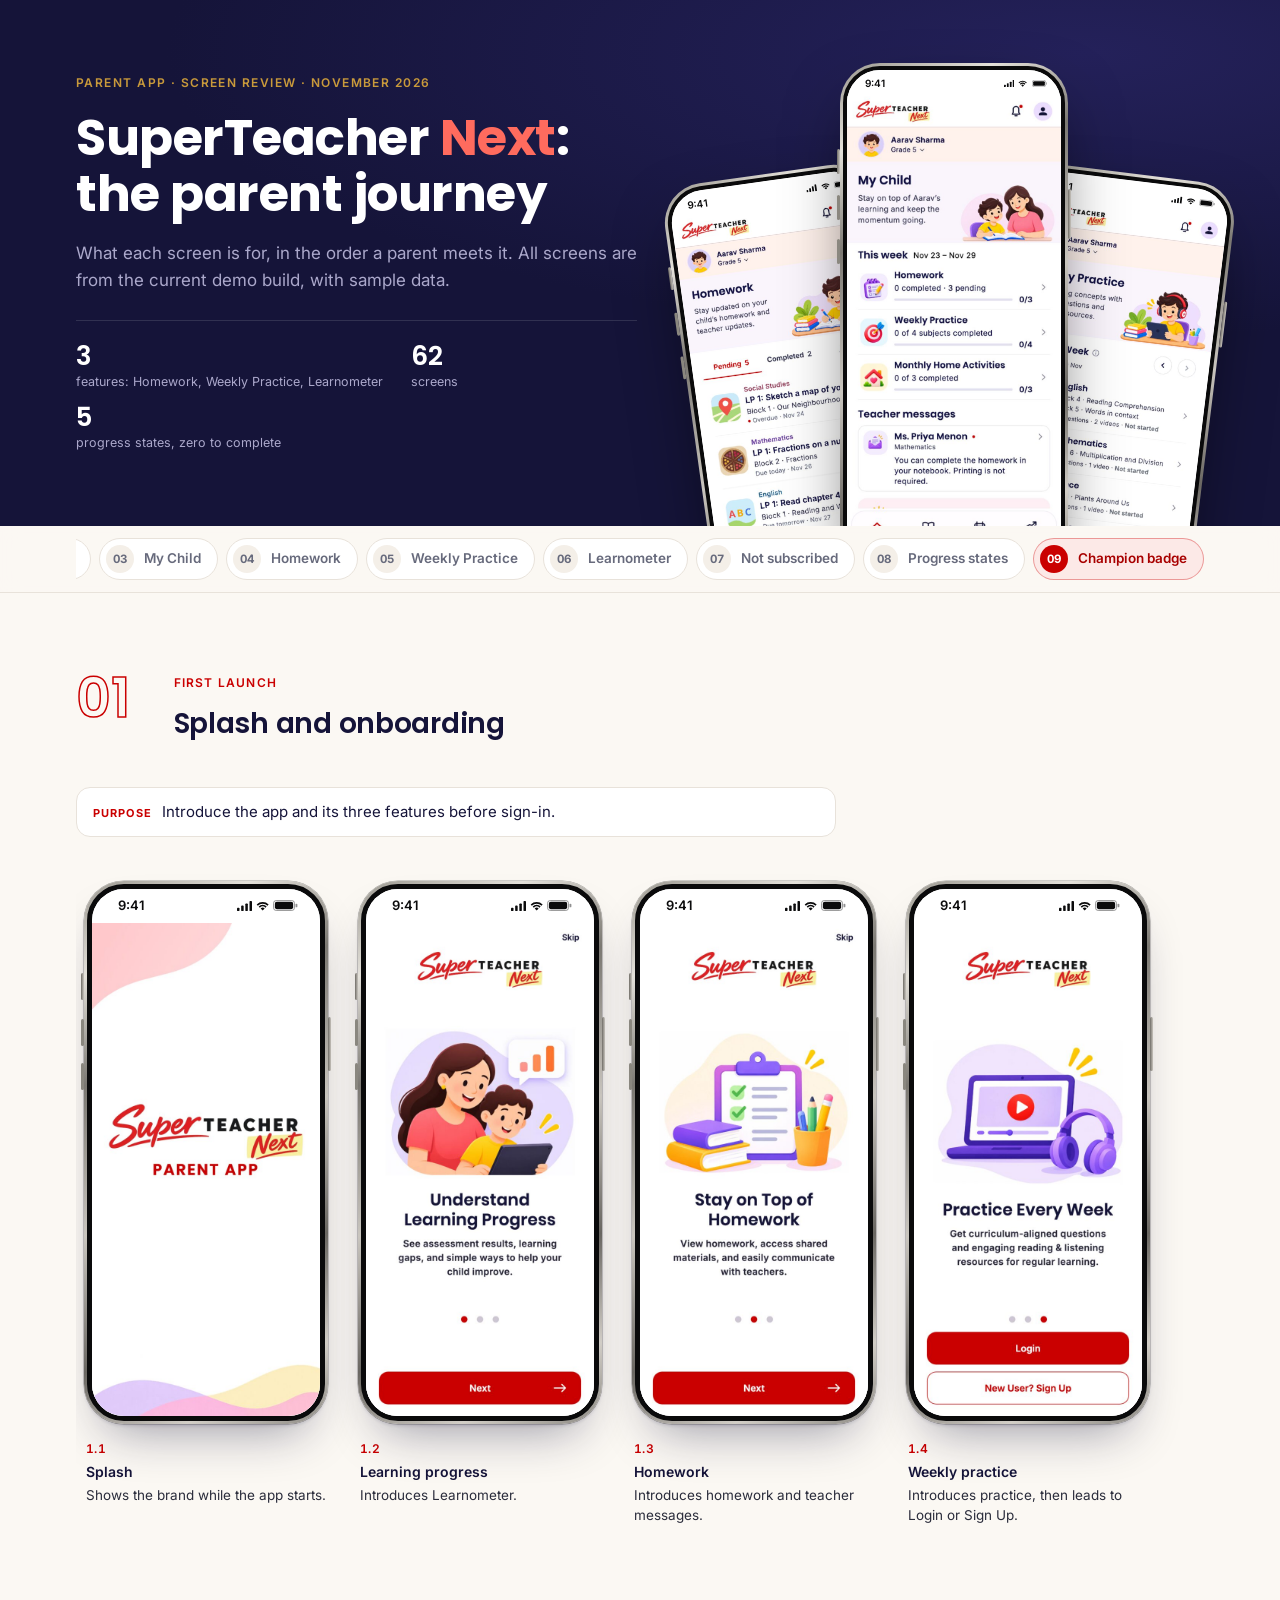
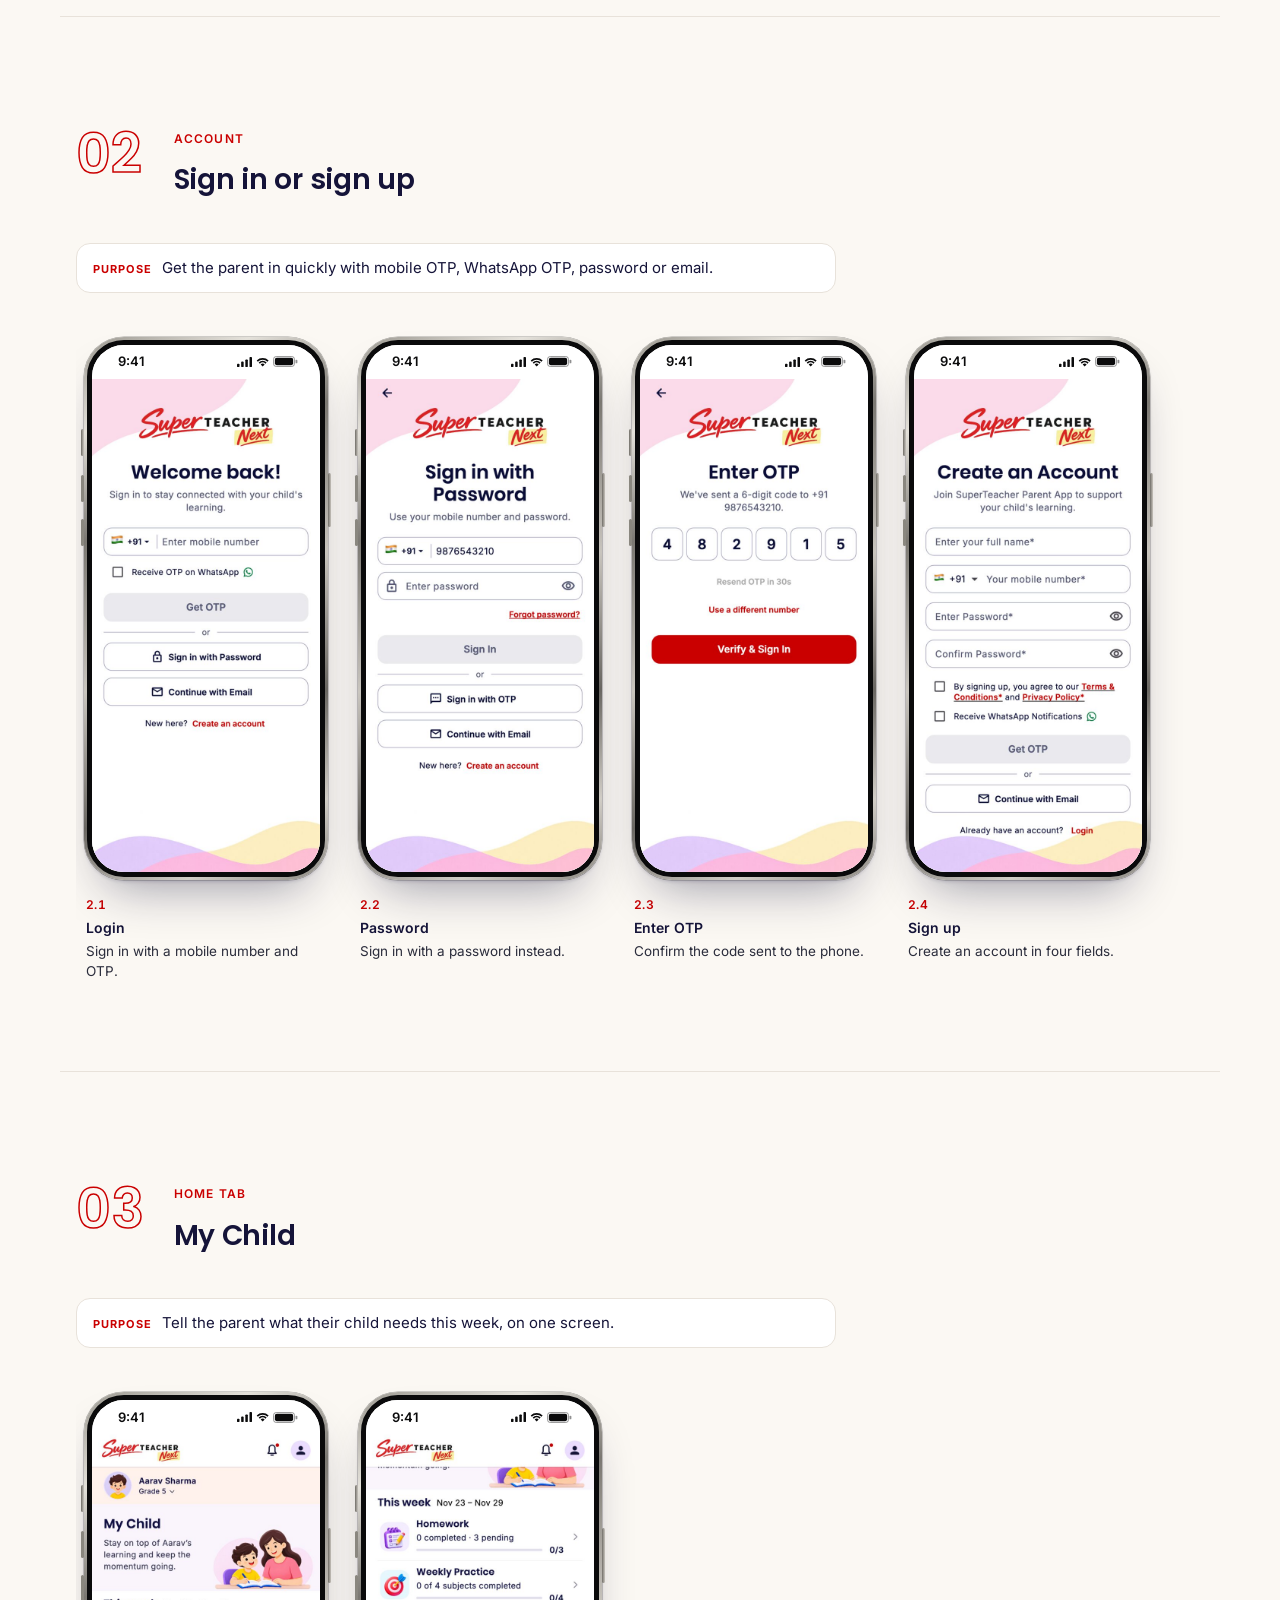
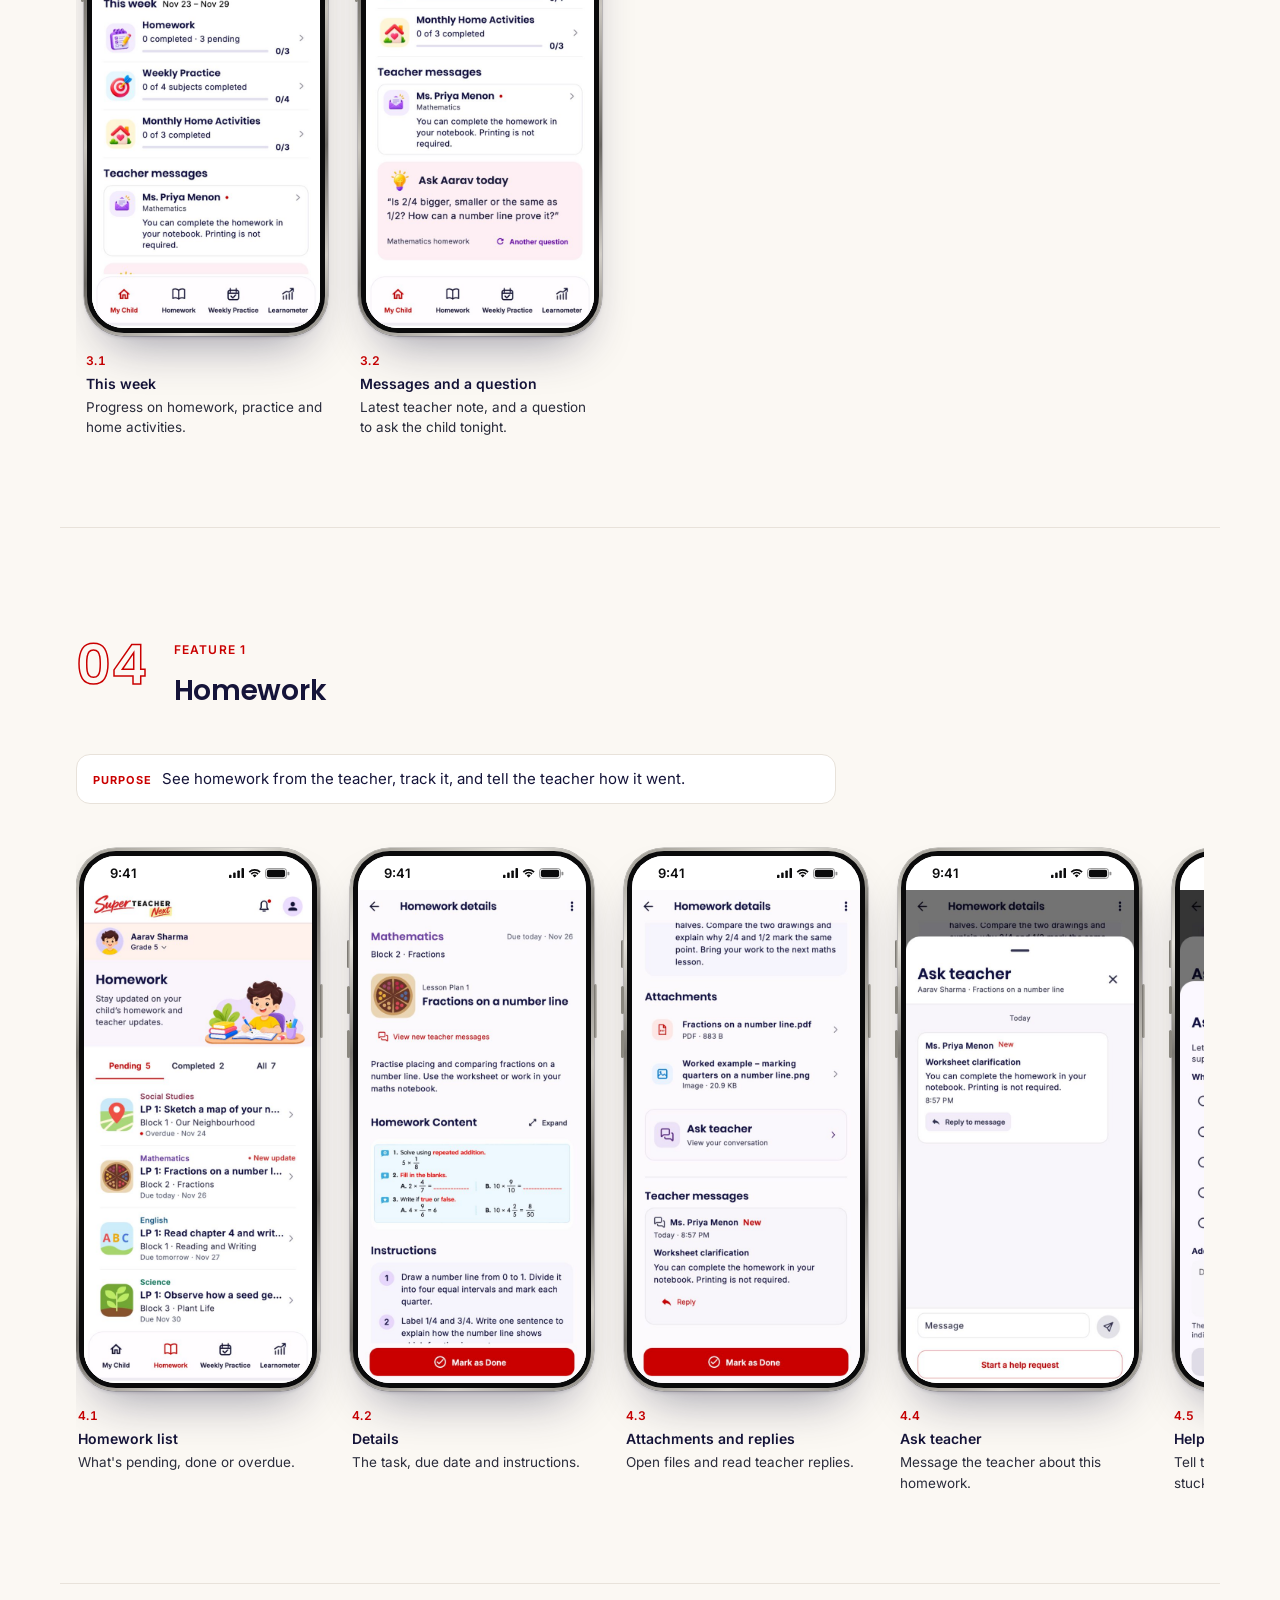
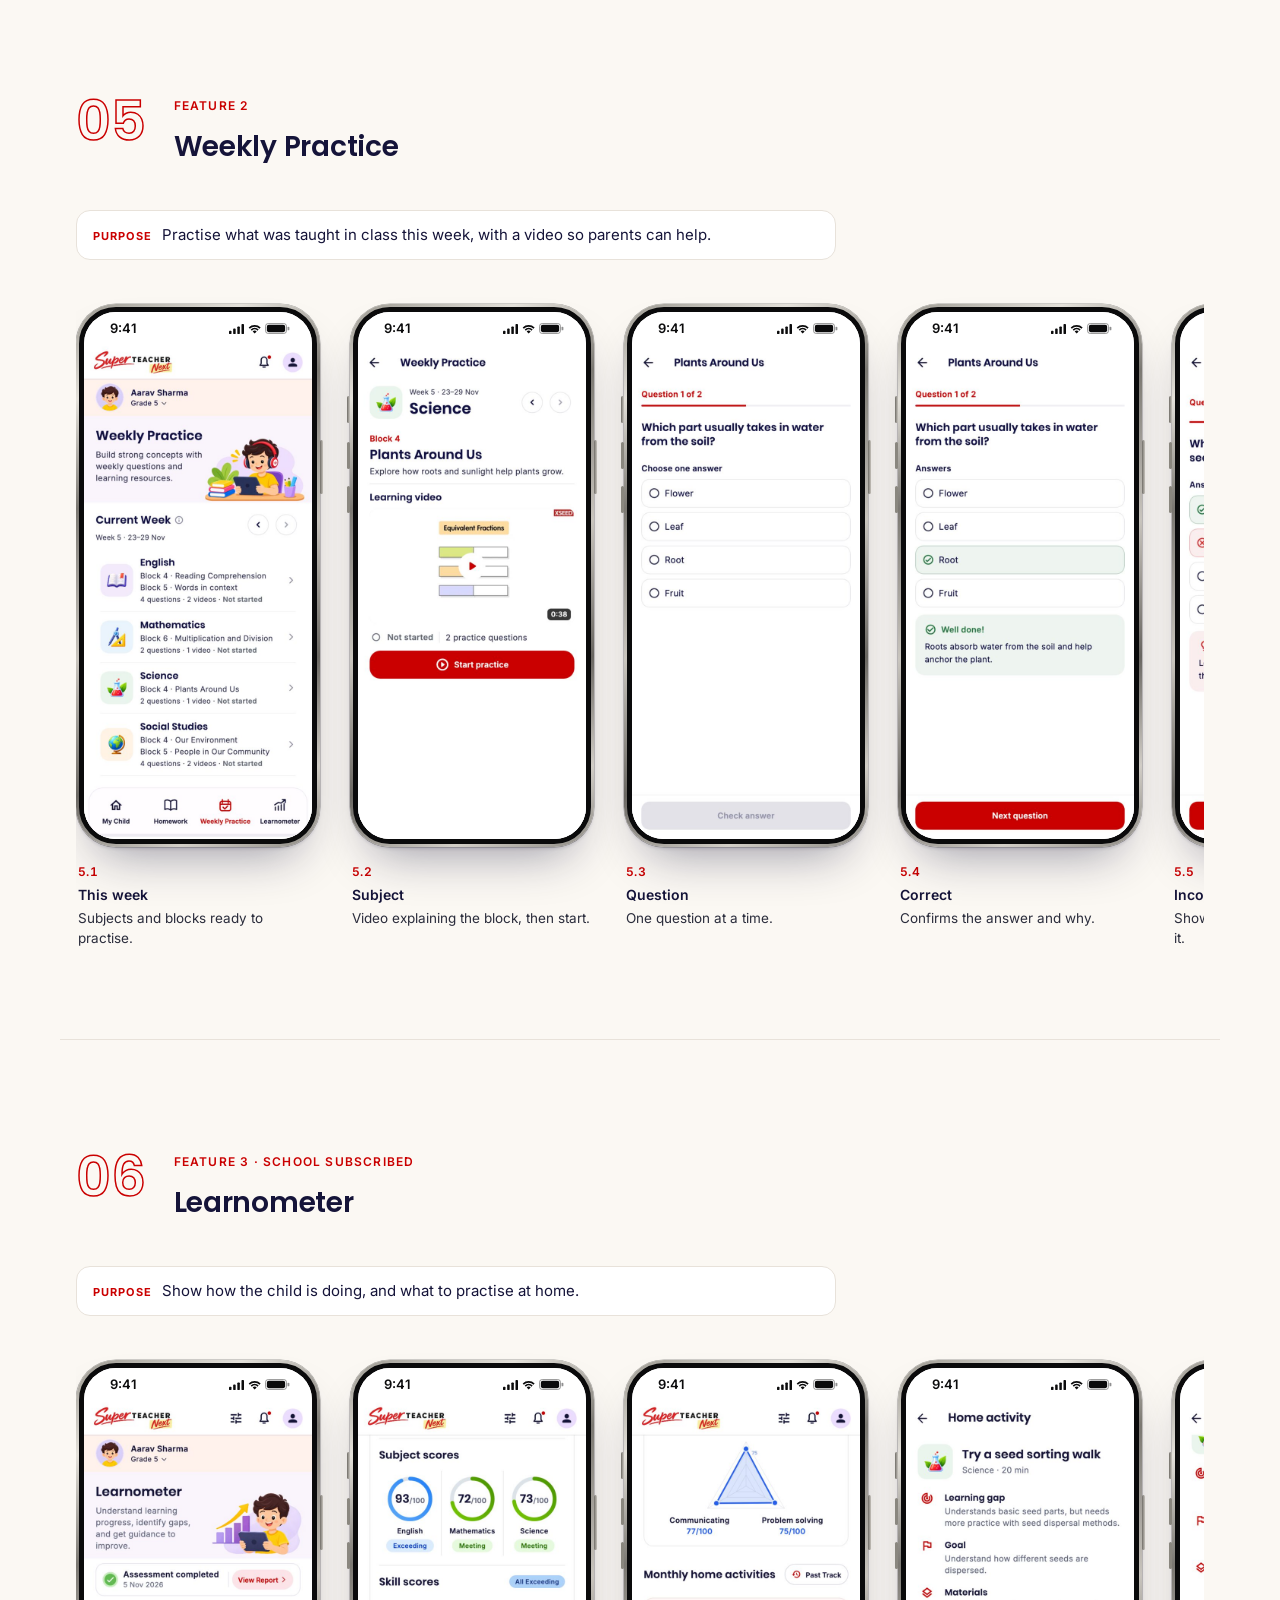
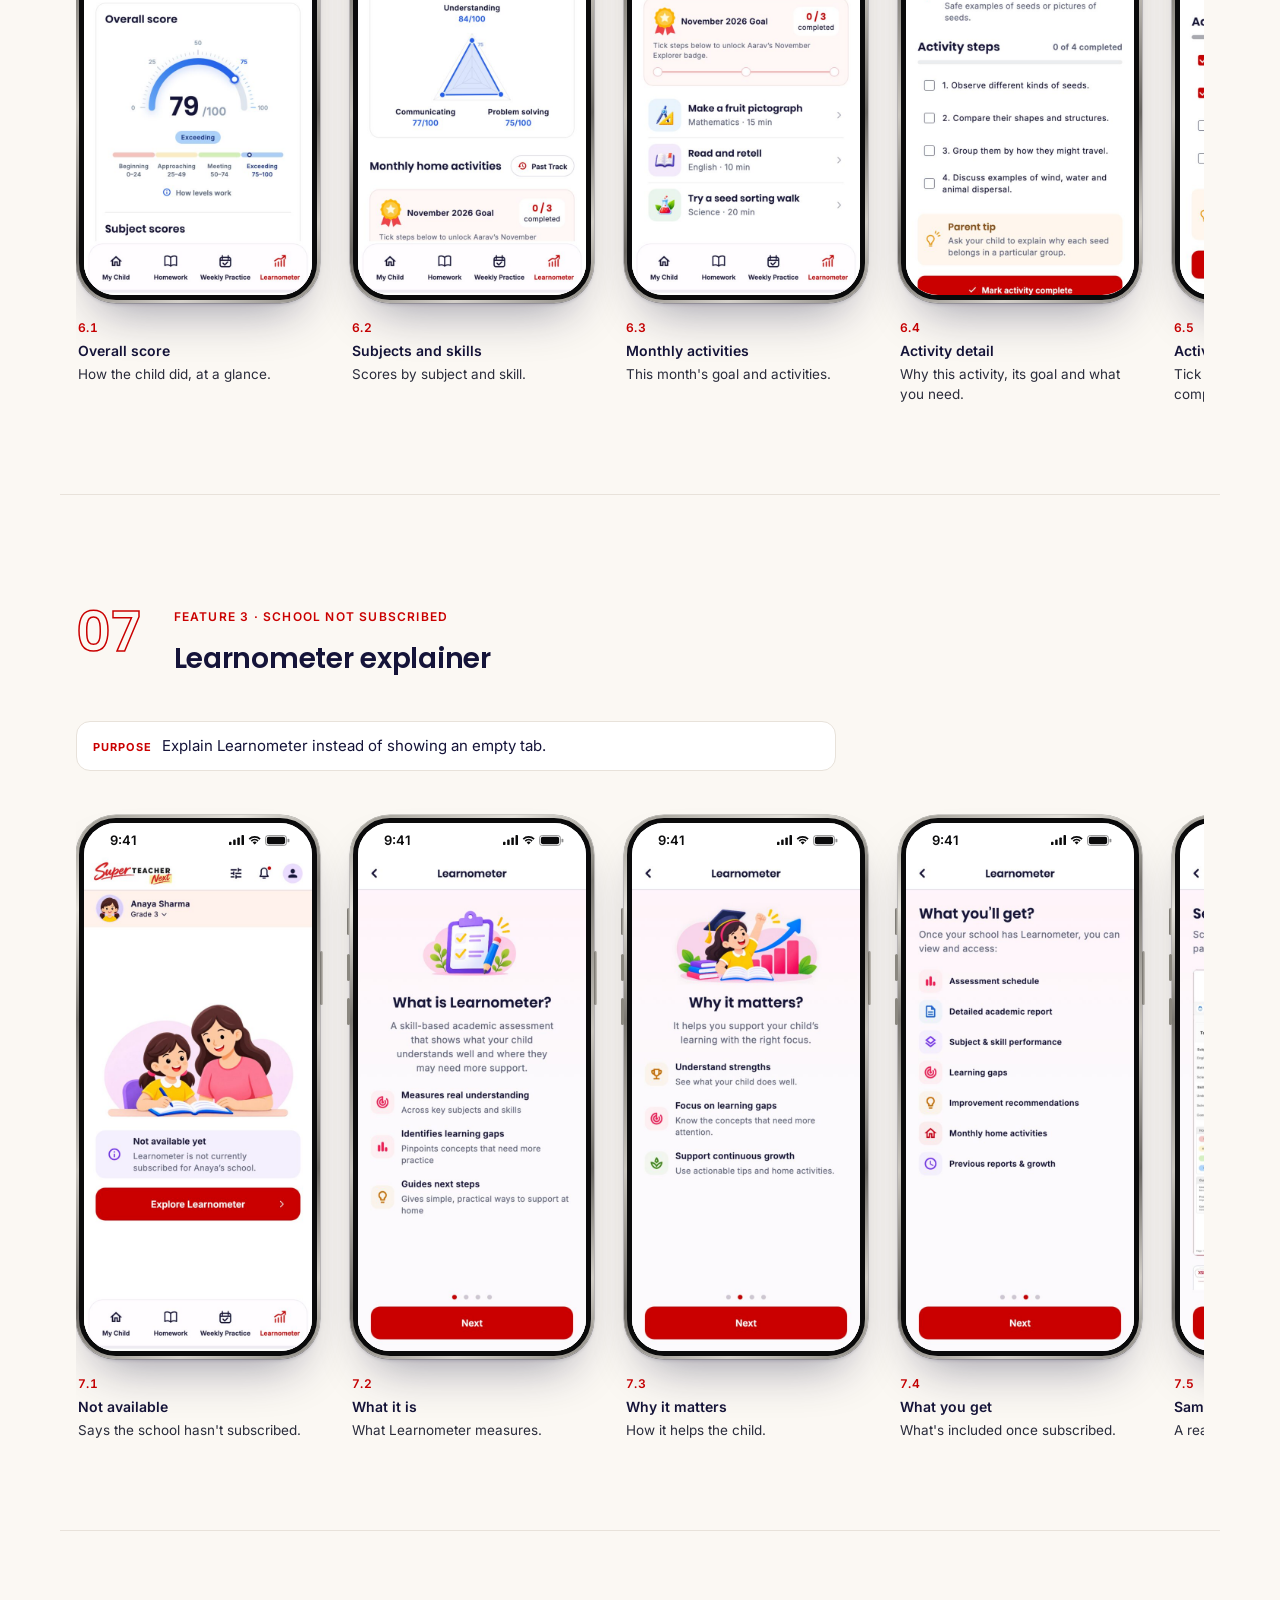
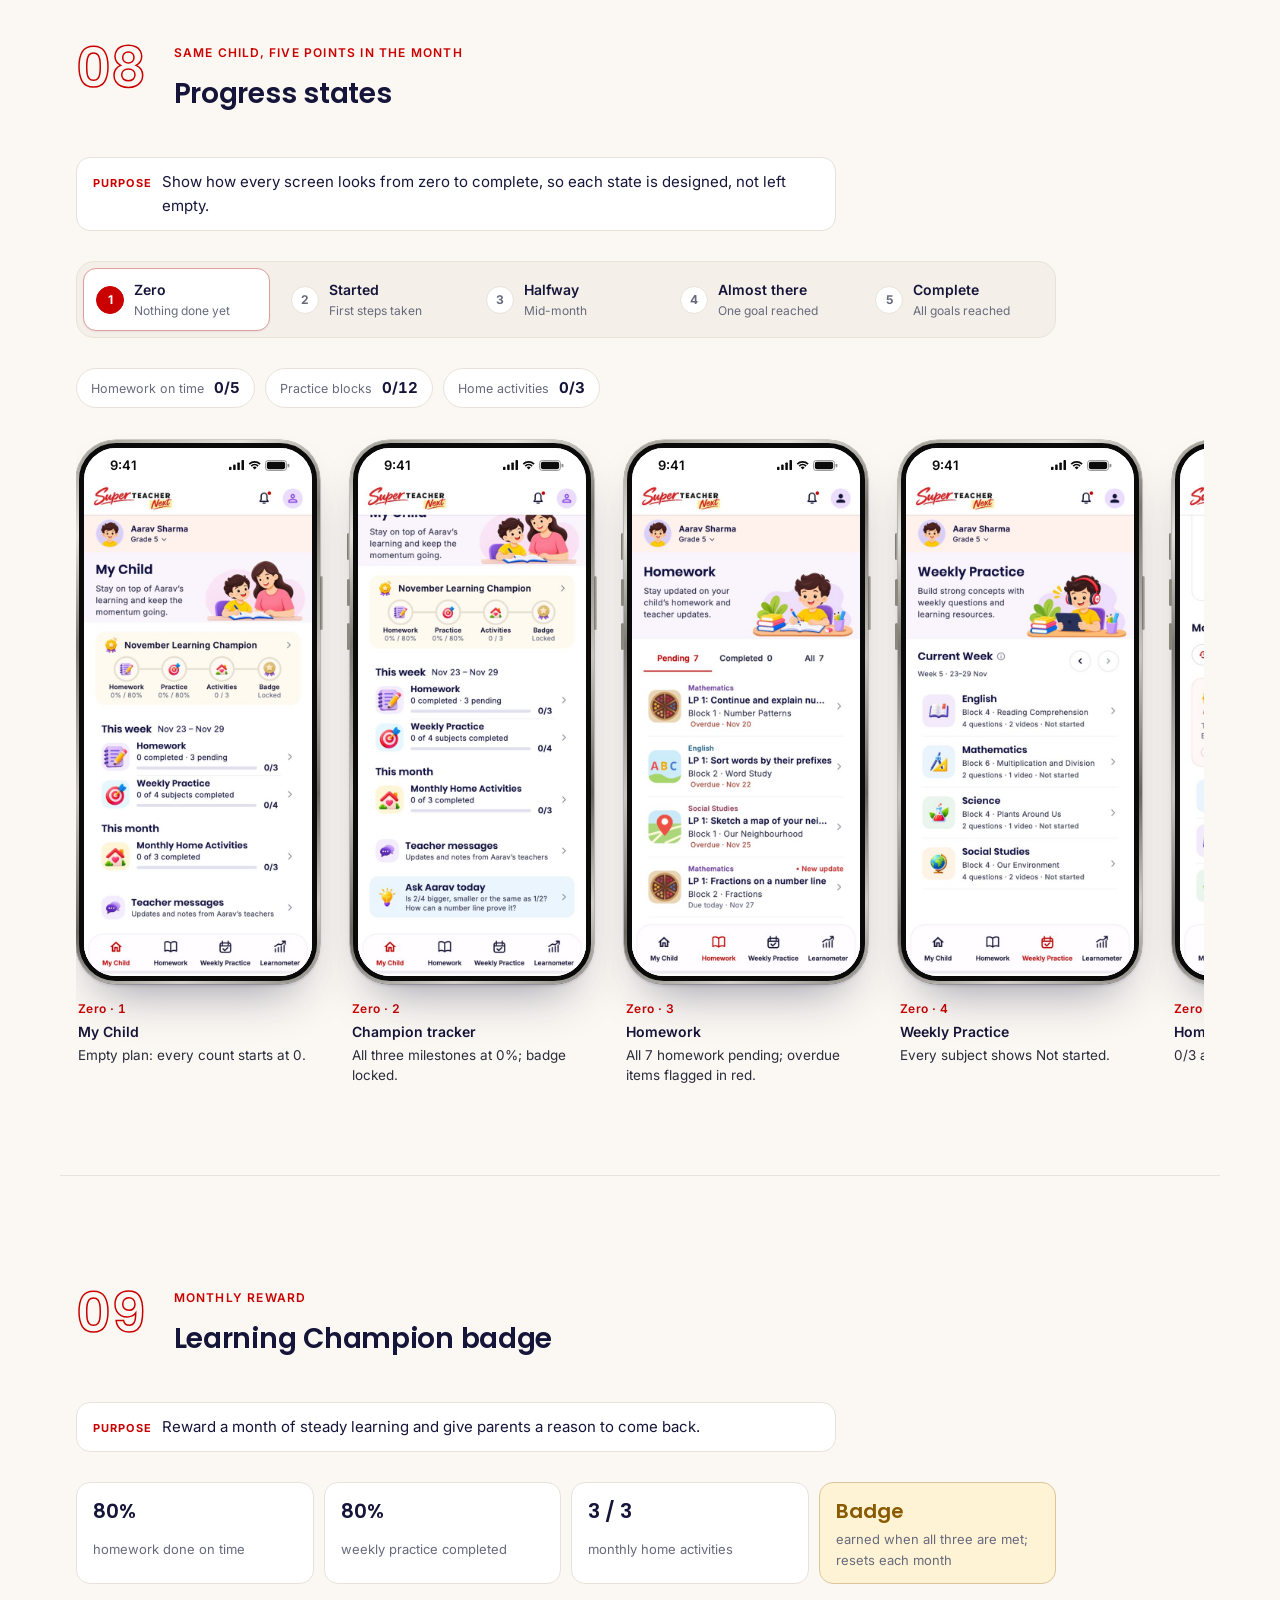
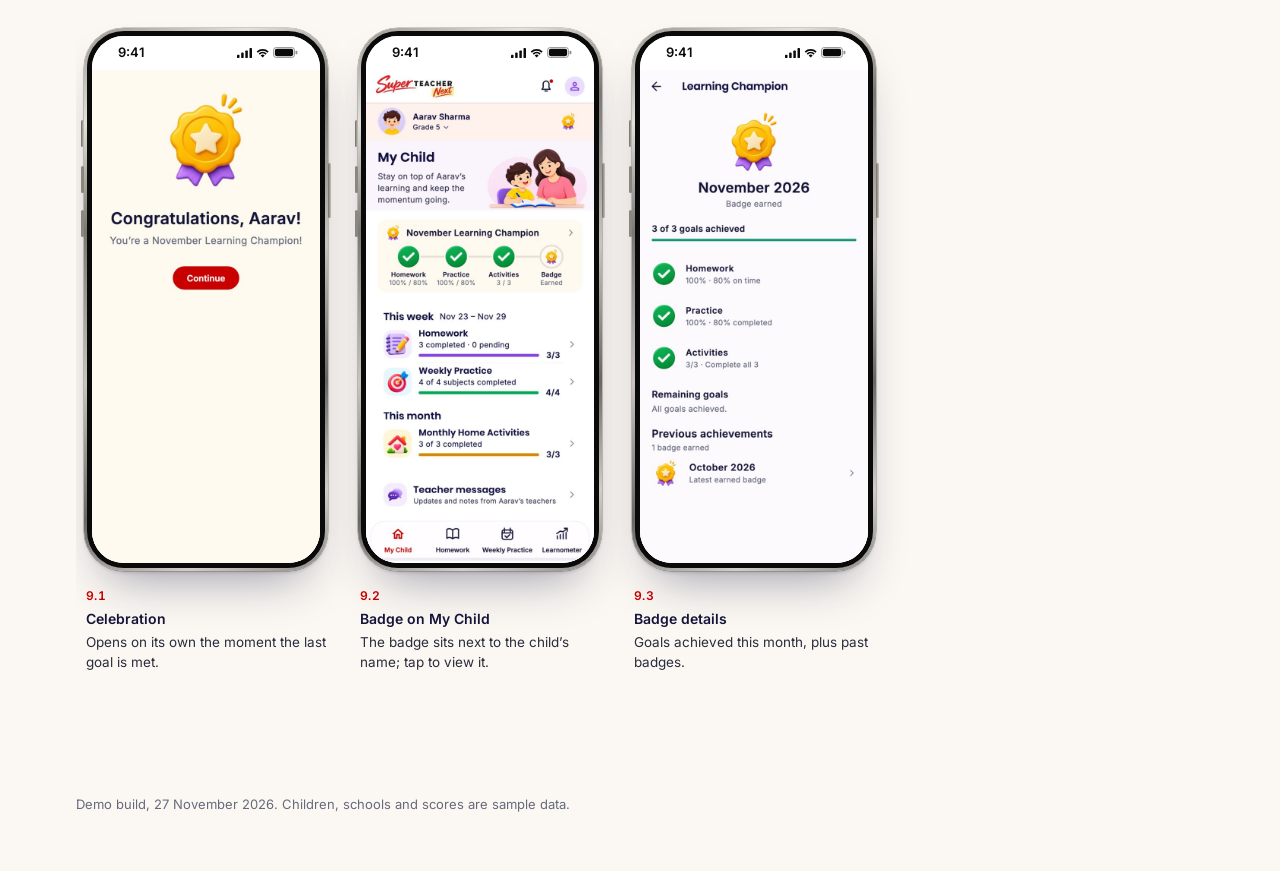
==== index.html @ da84ff49 "Add progress states (zero to complete) and Learning Champion badge flow Co-Authored-By: Claude Opus " ====
<!doctype html>
<html lang="en">
<head>
<meta charset="utf-8">
<meta name="viewport" content="width=device-width,initial-scale=1,viewport-fit=cover">
<meta name="robots" content="noindex">
<style>body{margin:0}img{max-width:100%}</style>
<!doctype html><html><head><meta charset=utf8><meta name=viewport content="width=device-width,initial-scale=1,viewport-fit=cover"><style>:root{color-scheme:light;box-sizing:border-box;padding-top:env(safe-area-inset-top,0px);padding-bottom:env(safe-area-inset-bottom,0px)}html{scroll-padding-top:env(safe-area-inset-top,0px)}body{margin:0;padding:0;font:14px -apple-system,BlinkMacSystemFont,sans-serif;background:#fff;color:#000}img{max-width:100%}[hidden]:not([hidden=until-found i]){display:none!important}
.st-tabs { display: grid; grid-template-columns: repeat(5, minmax(0, 1fr)); gap: 8px; background: var(--sunk); border: 1px solid var(--line); border-radius: 18px; padding: 6px; max-width: 980px; }
.st-tabs button { font: inherit; text-align: left; display: grid; grid-template-columns: auto 1fr; column-gap: 10px; align-items: center; padding: 10px 12px; border-radius: 13px; border: 1px solid transparent; background: transparent; color: var(--muted); cursor: pointer; transition: background .2s, color .2s, border-color .2s; }
.st-tabs button span { grid-row: span 2; display: grid; place-items: center; width: 28px; height: 28px; border-radius: 999px; font-size: 12px; font-weight: 700; background: var(--surface); color: var(--muted); border: 1px solid var(--line); }
.st-tabs button b { font-size: 14px; font-weight: 600; color: var(--ink); }
.st-tabs button small { font-size: 12px; }
.st-tabs button:hover { background: color-mix(in srgb, var(--surface) 60%, transparent); }
.st-tabs button[aria-selected="true"] { background: var(--surface); border-color: color-mix(in srgb, var(--red) 30%, var(--line)); box-shadow: 0 1px 2px rgba(21,20,57,.06); }
.st-tabs button[aria-selected="true"] span { background: var(--red); color: #fff; border-color: var(--red); }
.st-tabs button:focus-visible { outline: 2px solid var(--red); outline-offset: 2px; }
.st-panel { display: grid; gap: 18px; }
.st-panel[hidden] { display: none; }
.st-goals { display: flex; flex-wrap: wrap; gap: 10px; margin: 0; }
.st-goals div { display: flex; gap: 10px; align-items: baseline; background: var(--surface); border: 1px solid var(--line); border-radius: 999px; padding: 7px 14px; }
.st-goals dt { font-size: 12.5px; color: var(--muted); }
.st-goals dd { margin: 0; font-weight: 700; color: var(--ink); font-variant-numeric: tabular-nums; }
.rule { list-style: none; margin: 0; padding: 0; display: grid; grid-template-columns: repeat(4, minmax(0, 1fr)); gap: 10px; max-width: 980px; }
.rule li { display: grid; gap: 2px; background: var(--surface); border: 1px solid var(--line); border-radius: 14px; padding: 12px 16px; }
.rule b { font-family: var(--display); font-size: 20px; font-weight: 600; color: var(--ink); font-variant-numeric: tabular-nums; }
.rule span { font-size: 13px; color: var(--muted); }
.rule .rule-badge { background: var(--warn-soft); border-color: color-mix(in srgb, var(--gold) 40%, var(--line)); }
.rule .rule-badge b { color: var(--warn); }
@media (max-width: 760px) {
  .st-tabs { grid-template-columns: none; grid-auto-flow: column; grid-auto-columns: max-content; overflow-x: auto; }
  .st-tabs button small { display: none; }
  .st-tabs button span { grid-row: auto; }
  .rule { grid-template-columns: repeat(2, minmax(0, 1fr)); }
}
</style></head><body>
<title>SuperTeacher Next Parent Journey</title>
<meta name="claude:viewport-fit-sides" content="cover">
<link rel="preconnect" href="https://fonts.googleapis.com">
<link rel="stylesheet" href="https://fonts.googleapis.com/css2?family=Inter:wght@400;500;600&family=Poppins:wght@500;600;700&display=swap">
<style>
/* Layout: an ink hero with the three daily screens fanned out, a sticky stage nav, then one band per stage with a strip of real captures and a status ledger at the end. */
:root {
  --bg: #FBF8F3;
  --surface: #FFFFFF;
  --sunk: #F4EFE8;
  --ink: #151439;
  --text: #2A2C3B;
  --muted: #676A7C;
  --line: #E8E2DA;
  --red: #CA0000;
  --red-ink: #A80000;
  --red-soft: #FCE9E7;
  --gold: #C99A3B;
  --lav: #EFE9FB;
  --ok: #2E7D4F;
  --ok-soft: #E6F4EA;
  --warn: #8A5A00;
  --warn-soft: #FFF3D6;
  --hero: #151439;
  --hero-2: #24215A;
  --hero-text: #E9E7F6;
  --hero-muted: #ABA8CB;
  --bezel: #0E0D26;
  --shadow: 0 1px 2px rgba(21,20,57,.06), 0 18px 40px -18px rgba(21,20,57,.28);
  --display: "Poppins", "Segoe UI", system-ui, sans-serif;
  --body: "Inter", system-ui, -apple-system, "Segoe UI", sans-serif;
}
@media (prefers-color-scheme: dark) {
  :root:not([data-theme="light"]) {
    --bg: #111022; --surface: #1A1930; --sunk: #15142A; --ink: #F3F1FA; --text: #D9D7E6; --muted: #A09DB6;
    --line: #2C2A45; --red: #FF7A70; --red-ink: #FF9C94; --red-soft: #3A1C22; --gold: #E2BC6A; --lav: #262246;
    --ok: #7FD39C; --ok-soft: #17301F; --warn: #F2C266; --warn-soft: #352A14;
    --hero: #0B0A1C; --hero-2: #1C1A45; --hero-text: #ECEAF8; --hero-muted: #A6A3C6; --bezel: #000;
    --shadow: 0 1px 2px rgba(0,0,0,.3), 0 18px 40px -18px rgba(0,0,0,.7); color-scheme: dark;
  }
}
:root[data-theme="dark"] {
  --bg: #111022; --surface: #1A1930; --sunk: #15142A; --ink: #F3F1FA; --text: #D9D7E6; --muted: #A09DB6;
  --line: #2C2A45; --red: #FF7A70; --red-ink: #FF9C94; --red-soft: #3A1C22; --gold: #E2BC6A; --lav: #262246;
  --ok: #7FD39C; --ok-soft: #17301F; --warn: #F2C266; --warn-soft: #352A14;
  --hero: #0B0A1C; --hero-2: #1C1A45; --hero-text: #ECEAF8; --hero-muted: #A6A3C6; --bezel: #000;
  --shadow: 0 1px 2px rgba(0,0,0,.3), 0 18px 40px -18px rgba(0,0,0,.7); color-scheme: dark;
}

* { box-sizing: border-box; }
body { background: var(--bg); color: var(--text); font-family: var(--body); font-size: 15px; line-height: 1.6; }
.wrap { max-width: 1160px; margin: 0 auto; padding-left: max(16px, env(safe-area-inset-left, 0px)); padding-right: max(16px, env(safe-area-inset-right, 0px)); }
h1, h2, h3 { font-family: var(--display); color: var(--ink); text-wrap: balance; margin: 0; font-weight: 600; letter-spacing: -.01em; }
p { margin: 0; }
a { color: inherit; }
a:focus-visible { outline: 2px solid var(--red); outline-offset: 3px; border-radius: 8px; }

/* Hero */
.hero { background: radial-gradient(120% 90% at 85% 10%, var(--hero-2) 0%, var(--hero) 60%); color: var(--hero-text); overflow: hidden; }
.hero .wrap { display: grid; grid-template-columns: minmax(0, 1.05fr) minmax(0, 1fr); gap: 32px; align-items: center; padding-block: 56px 0; }
.hero-copy { display: grid; gap: 18px; padding-bottom: 56px; min-width: 0; }
.eyebrow { font-size: 12px; font-weight: 600; letter-spacing: .12em; text-transform: uppercase; color: var(--gold); }
.hero h1 { color: #fff; font-size: clamp(32px, 4.6vw, 50px); line-height: 1.12; font-weight: 700; max-width: 16ch; }
.hero h1 em { font-style: normal; color: #FF6B5E; }
.hero .lede { font-size: 17px; color: var(--hero-muted); max-width: 52ch; }
.facts { display: flex; flex-wrap: wrap; gap: 10px 28px; margin-top: 8px; padding-top: 20px; border-top: 1px solid rgba(255,255,255,.12); }
.fact { display: grid; gap: 0; }
.fact b { font-family: var(--display); font-size: 26px; font-weight: 600; color: #fff; font-variant-numeric: tabular-nums; line-height: 1.2; }
.fact span { font-size: 12.5px; color: var(--hero-muted); }
.fan { position: relative; height: 470px; align-self: end; }
.fan .phone { position: absolute; width: 210px; bottom: -70px; box-shadow: 0 30px 60px -20px rgba(0,0,0,.6); }
.fan .p1 { left: 4%; transform: rotate(-8deg); bottom: -110px; }
.fan .p2 { left: 32%; z-index: 2; bottom: -40px; width: 228px; }
.fan .p3 { left: 62%; transform: rotate(7deg); bottom: -110px; }

/* Sticky nav */
body::before { content: ""; position: fixed; inset: 0 0 auto; height: env(safe-area-inset-top, 0px); z-index: 10; background: var(--bg); }
.nav { position: sticky; top: env(safe-area-inset-top, 0px); z-index: 5; background: color-mix(in srgb, var(--bg) 88%, transparent); backdrop-filter: blur(10px); -webkit-backdrop-filter: blur(10px); border-bottom: 1px solid var(--line); }
.nav ol { list-style: none; margin: 0; padding: 12px 0; display: flex; gap: 8px; overflow-x: auto; scrollbar-width: none; }
.nav ol::-webkit-scrollbar { display: none; }
.nav a { display: inline-flex; align-items: center; gap: 10px; white-space: nowrap; text-decoration: none; font-size: 13.5px; font-weight: 600; color: var(--muted); padding: 6px 16px 6px 6px; border-radius: 999px; border: 1px solid var(--line); background: var(--surface); transition: background .2s, color .2s, border-color .2s, box-shadow .2s; }
.nav a span { display: grid; place-items: center; min-width: 28px; height: 28px; padding: 0 6px; border-radius: 999px; font-size: 11.5px; font-weight: 700; font-variant-numeric: tabular-nums; color: var(--muted); background: var(--sunk); transition: background .2s, color .2s; }
.nav a:hover { color: var(--ink); border-color: color-mix(in srgb, var(--red) 40%, var(--line)); }
.nav a[aria-current="true"] { background: var(--red-soft); color: var(--red-ink); border-color: color-mix(in srgb, var(--red) 35%, transparent); }
.nav a[aria-current="true"] span { background: var(--red); color: #fff; }

/* What's new */
.new { padding-block: 56px 16px; display: grid; gap: 22px; }
.sec-title { display: grid; gap: 6px; max-width: 68ch; }
.sec-title h2 { font-size: clamp(22px, 2.6vw, 28px); }
.sec-title p { color: var(--muted); }
.grid-new { display: grid; grid-template-columns: repeat(3, minmax(0, 1fr)); gap: 1px; background: var(--line); border: 1px solid var(--line); border-radius: 20px; overflow: hidden; }
.cell { background: var(--surface); padding: 22px; display: grid; gap: 6px; align-content: start; min-width: 0; }
.cell .tag { justify-self: start; font-size: 11px; font-weight: 600; letter-spacing: .08em; text-transform: uppercase; padding: 3px 9px; border-radius: 999px; }
.tag-new { background: var(--red-soft); color: var(--red-ink); }
.tag-upd { background: var(--lav); color: var(--ink); }
.cell h3 { font-size: 16.5px; margin-top: 6px; }
.cell p { font-size: 14px; color: var(--muted); }

/* Journey map */
.map { padding-block: 40px 8px; display: grid; gap: 22px; }
.chain { display: grid; grid-template-columns: repeat(6, minmax(0, 1fr)); gap: 0; }
.stop { position: relative; padding-right: 14px; display: grid; gap: 8px; align-content: start; min-width: 0; }
.stop .dot { width: 36px; height: 36px; border-radius: 50%; background: var(--surface); border: 1.5px solid var(--red); color: var(--red); font-family: var(--display); font-weight: 600; display: grid; place-items: center; font-size: 14px; position: relative; z-index: 1; }
.stop.hot .dot { background: var(--red); color: #fff; }
.stop:not(:last-child)::after { content: ""; position: absolute; top: 17px; left: 40px; right: 4px; height: 1.5px; background: linear-gradient(90deg, var(--red), color-mix(in srgb, var(--red) 25%, transparent)); }
.stop a { text-decoration: none; }
.stop a:hover h3 { color: var(--red); }
.stop h3 { font-size: 15.5px; }
.stop p { font-size: 13px; color: var(--muted); }
.mini { display: grid; gap: 5px; }
.mini a, .mini span { font-size: 12px; padding: 5px 9px; border-radius: 9px; line-height: 1.35; text-decoration: none; }
.mini b { display: block; font-weight: 600; }
.m-ok { background: var(--ok-soft); color: var(--ok); }
.m-new { background: var(--lav); color: var(--ink); }
.m-warn { background: var(--warn-soft); color: var(--warn); }
.chips { display: flex; flex-wrap: wrap; gap: 5px; }
.chip { font-size: 11.5px; padding: 2px 8px; border-radius: 999px; background: var(--sunk); color: var(--ink); font-weight: 500; border: 1px solid var(--line); }

/* Stage bands */
.stage { padding-block: 64px 8px; display: grid; gap: 22px; scroll-margin-top: 64px; }
.stage-head { display: grid; grid-template-columns: auto minmax(0, 1fr); gap: 6px 22px; align-items: start; }
.stage-num { font-family: var(--display); font-size: 54px; line-height: .95; font-weight: 600; color: transparent; -webkit-text-stroke: 1.5px var(--red); font-variant-numeric: tabular-nums; grid-row: span 3; min-width: 1.4em; }
.stage-kicker { font-size: 12px; font-weight: 600; letter-spacing: .1em; text-transform: uppercase; color: var(--red); }
.stage-head h2 { font-size: clamp(22px, 2.6vw, 28px); }
.stage-head p { color: var(--muted); max-width: 70ch; }
.strip { display: flex; gap: 22px; overflow-x: auto; padding: 10px 4px 26px; scroll-snap-type: x proximity; }
.strip::-webkit-scrollbar { height: 6px; }
.strip::-webkit-scrollbar-thumb { background: var(--line); border-radius: 6px; }
figure { margin: 0; flex: 0 0 232px; display: grid; gap: 12px; align-content: start; scroll-snap-align: start; }
.phone { width: 100%; max-width: 100%; border-radius: 30px; padding: 5px; background: var(--bezel); box-shadow: var(--shadow); aspect-ratio: 390 / 844; overflow: hidden; }
.phone img { display: block; width: 100%; height: 100%; object-fit: cover; object-position: top; border-radius: 25px; background: #fff; }
.phone.crop { aspect-ratio: auto; }
.phone.crop img { height: auto; }
figcaption { display: grid; gap: 3px; font-size: 13.5px; color: var(--muted); padding-inline: 2px; line-height: 1.5; }
figcaption b { color: var(--ink); font-weight: 600; font-size: 14px; }
.step { font-variant-numeric: tabular-nums; color: var(--red); font-weight: 600; font-size: 12px; letter-spacing: .04em; }

.notes { display: grid; grid-template-columns: repeat(auto-fit, minmax(260px, 1fr)); gap: 14px; }
.note { background: var(--surface); border: 1px solid var(--line); border-radius: 18px; padding: 18px 20px; display: grid; gap: 8px; align-content: start; min-width: 0; }
.note h3 { font-size: 15px; }
.note ul { margin: 0; padding-left: 18px; display: grid; gap: 5px; font-size: 14px; }
.note li::marker { color: var(--red); }

/* Status */
.status { padding-block: 72px 56px; display: grid; gap: 22px; }
.table-wrap { overflow-x: auto; border: 1px solid var(--line); border-radius: 20px; background: var(--surface); }
table { border-collapse: collapse; width: 100%; min-width: 620px; font-size: 14px; }
th, td { text-align: left; padding: 14px 18px; border-bottom: 1px solid var(--line); vertical-align: top; }
tr:last-child td { border-bottom: 0; }
th { font-size: 11.5px; text-transform: uppercase; letter-spacing: .08em; color: var(--muted); font-weight: 600; background: var(--sunk); }
td:first-child { color: var(--ink); font-weight: 600; white-space: nowrap; }
.pill { display: inline-flex; align-items: center; gap: 6px; font-size: 12px; font-weight: 600; padding: 3px 10px; border-radius: 999px; white-space: nowrap; }
.pill::before { content: ""; width: 6px; height: 6px; border-radius: 50%; background: currentColor; }
.p-live { background: var(--ok-soft); color: var(--ok); }
.p-demo { background: var(--lav); color: var(--ink); }
.p-todo { background: var(--warn-soft); color: var(--warn); }
footer { padding-block: 0 48px; color: var(--muted); font-size: 13px; }

@media (max-width: 960px) {
  .hero .wrap { grid-template-columns: 1fr; }
  .hero-copy { padding-bottom: 8px; }
  .fan { height: 360px; max-width: 520px; width: 100%; justify-self: center; }
  .fan .phone { width: 160px; }
  .fan .p2 { width: 176px; left: 33%; }
  .grid-new { grid-template-columns: repeat(2, minmax(0, 1fr)); }
  .chain { grid-template-columns: repeat(3, minmax(0, 1fr)); row-gap: 28px; }
  .stop:nth-child(3n)::after { display: none; }
}
@media (max-width: 620px) {
  .grid-new { grid-template-columns: 1fr; }
  .chain { grid-template-columns: 1fr; gap: 20px; }
  .stop { grid-template-columns: 36px minmax(0, 1fr); column-gap: 14px; padding: 0; }
  .stop > *:not(.dot) { grid-column: 2; }
  .stop .dot { grid-row: 1 / span 4; }
  .stop:not(:last-child)::after, .stop:nth-child(3n)::after { display: block; top: 36px; bottom: -20px; left: 17px; right: auto; width: 1.5px; height: auto; background: var(--red); opacity: .4; }
  .stage-num { font-size: 38px; grid-row: auto; }
  .stage-head { grid-template-columns: 1fr; }
  figure { flex-basis: 200px; }
  .fan { height: 300px; }
  .fan .phone { width: 132px; }
  .fan .p2 { width: 146px; left: 31%; }
}
@media (prefers-reduced-motion: no-preference) {
  html { scroll-behavior: smooth; }
  .phone { transition: transform .25s ease; }
  figure:hover .phone { transform: translateY(-4px); }
}
/* Short-form additions */
.purpose { display: flex; gap: 10px; align-items: baseline; background: var(--surface); border: 1px solid var(--line); border-radius: 14px; padding: 12px 16px; max-width: 760px; font-size: 15px; color: var(--ink); }
.purpose b { font-size: 11px; letter-spacing: .1em; text-transform: uppercase; color: var(--red); flex: none; }
figcaption .why { color: var(--text); }
.cov h3 { font-size: 15px; padding: 14px 18px 0; }
.cov td:first-child { white-space: normal; font-weight: 500; color: var(--text); }
.cov td:nth-child(2) { white-space: nowrap; }
.cov .fhead td { background: var(--sunk); font-family: var(--display); font-weight: 600; color: var(--ink); font-size: 14.5px; }
.p-gap { background: var(--red-soft); color: var(--red-ink); }

/* Titanium device frame */
.phone { position: relative; width: 100%; max-width: 100%; aspect-ratio: auto; padding: 3px; border-radius: 40px; overflow: visible;
  background: linear-gradient(150deg, #9a978f 0%, #e4e1da 14%, #7b7872 30%, #c9c5be 52%, #6a6762 72%, #d2cec7 88%, #8c8983 100%);
  box-shadow: 0 0 0 .5px rgba(0,0,0,.35), 0 2px 3px rgba(21,20,57,.12), 0 26px 50px -22px rgba(21,20,57,.45); }
.phone::before, .phone::after { content: ""; position: absolute; width: 3px; border-radius: 2px; background: linear-gradient(90deg, #6f6c66, #c9c5be); }
.phone::before { left: -3px; top: 17%; height: 5%; box-shadow: 0 46px 0 0 #8a877f, 0 90px 0 0 #8a877f; }
.phone::after { right: -3px; top: 25%; height: 10%; }
.glass { border-radius: 37px; border: 5px solid #0a0a0b; background: #fff; overflow: hidden; display: grid; }
.glass img { display: block; width: 100%; height: auto; border-radius: 0; background: #fff; object-fit: initial; }
.sb { height: 34px; padding: 0 22px 0 26px; display: grid; grid-template-columns: 1fr auto 1fr; align-items: center; background: #fff; color: #0b0b0c; font: 600 13px/1 -apple-system, "SF Pro Text", var(--body); }
.island { display: block; width: 32%; max-width: 92px; height: 22px; border-radius: 999px; background: #0a0a0b; justify-self: center; margin-top: 2px; }
.sb-sys { justify-self: end; display: inline-flex; gap: 4px; align-items: center; }
.sb-sys svg { height: 10px; width: auto; fill: currentColor; }
.sb-sys svg:last-child { height: 11px; }
figure .phone { cursor: zoom-in; }
figure .phone:focus-visible { outline: 2px solid var(--red); outline-offset: 5px; }
.fan .phone { box-shadow: 0 30px 70px -20px rgba(0,0,0,.7); }
.fan .glass { border-width: 4px; }
.fan .sb { height: 26px; font-size: 10px; padding: 0 14px 0 18px; }
.fan .island { height: 16px; }
.fan .sb-sys svg { height: 7px; }

/* Pacing */
.stage { padding-block: 112px 16px; gap: 30px; border-top: 1px solid var(--line); margin-top: 40px; }
.stage-head { row-gap: 10px; }
.strip { gap: 30px; padding: 14px 8px 34px; }
figure { flex-basis: 244px; gap: 16px; }
footer { padding-block: 72px 56px; }

main > .stage:first-child { border-top: 0; margin-top: 0; padding-top: 80px; }

/* Screen viewer */
.lb { border: 0; padding: 0; margin: 0; width: 100%; max-width: 100%; height: 100%; max-height: 100%; background: transparent; color: var(--ink); overflow: hidden; }
.lb::backdrop { background: color-mix(in srgb, var(--bg) 62%, transparent); -webkit-backdrop-filter: blur(22px) saturate(1.3); backdrop-filter: blur(22px) saturate(1.3); }
.lb[open] { display: block; }
.lb-zone { position: fixed; top: 0; bottom: 0; width: 50%; z-index: 1; border: 0; margin: 0; background: transparent; color: var(--ink); display: flex; align-items: center; cursor: pointer; padding: 0 max(20px, env(safe-area-inset-left, 0px)); -webkit-tap-highlight-color: transparent; }
.lb-prev { left: 0; justify-content: flex-start; cursor: w-resize; }
.lb-next { right: 0; justify-content: flex-end; cursor: e-resize; padding: 0 max(20px, env(safe-area-inset-right, 0px)); }
.lb-zone:hover.lb-prev { background: linear-gradient(90deg, color-mix(in srgb, var(--ink) 7%, transparent), transparent 60%); }
.lb-zone:hover.lb-next { background: linear-gradient(270deg, color-mix(in srgb, var(--ink) 7%, transparent), transparent 60%); }
.lb-arrow { width: 52px; height: 52px; border-radius: 50%; border: 1px solid var(--line); background: color-mix(in srgb, var(--surface) 85%, transparent); display: grid; place-items: center; font: 500 22px/1 var(--body); box-shadow: 0 8px 20px -10px rgba(21,20,57,.4); transition: transform .15s; }
.lb-zone:hover .lb-arrow { transform: scale(1.06); }
.lb-zone:focus-visible { outline: none; }
.lb-zone:focus-visible .lb-arrow { outline: 2px solid var(--red); outline-offset: 3px; }
.lb-stage { position: fixed; inset: 0; z-index: 2; pointer-events: none; display: grid; align-content: center; justify-items: center; gap: 8px;
  padding: calc(10px + env(safe-area-inset-top, 0px)) 16px calc(8px + env(safe-area-inset-bottom, 0px)); }
.lb-stage .phone { width: min(480px, calc((100dvh - 64px - env(safe-area-inset-top, 0px) - env(safe-area-inset-bottom, 0px)) * .44), 80vw); cursor: default; }
.lb-cap { display: flex; flex-wrap: wrap; justify-content: center; align-items: baseline; gap: 2px 8px; text-align: center; max-width: 60ch; font-size: 13.5px; line-height: 1.35; }
.lb-cap .step { font-size: 12px; }
.lb-cap b { font-family: var(--display); font-size: 14.5px; font-weight: 600; color: var(--ink); }
.lb-cap span.why { color: var(--muted); }
.lb-top { position: fixed; z-index: 3; top: calc(16px + env(safe-area-inset-top, 0px)); left: max(16px, env(safe-area-inset-left, 0px)); display: grid; gap: 6px; pointer-events: none; }
.lb-count { justify-self: start; height: 32px; padding: 0 12px; border-radius: 999px; border: 1px solid var(--line); background: var(--surface); display: inline-grid; place-items: center; font-size: 12.5px; font-weight: 600; color: var(--ink); font-variant-numeric: tabular-nums; letter-spacing: .04em; }
.lb-hint { font-size: 11.5px; color: var(--muted); }
.lb-hint kbd { font: 600 11px/1 var(--body); padding: 3px 6px; border: 1px solid var(--line); border-radius: 6px; background: var(--surface); }
.lb-close { position: fixed; z-index: 3; top: calc(16px + env(safe-area-inset-top, 0px)); right: max(16px, env(safe-area-inset-right, 0px)); height: 42px; padding: 0 16px 0 12px; border-radius: 999px; border: 1px solid var(--line); background: var(--surface); color: var(--ink); display: inline-flex; align-items: center; gap: 8px; cursor: pointer; font: 600 13.5px/1 var(--body); box-shadow: 0 8px 20px -10px rgba(21,20,57,.4); }
.lb-close:hover { border-color: var(--red); color: var(--red); }
.lb-close:focus-visible { outline: 2px solid var(--red); outline-offset: 3px; }
@media (max-width: 620px) {
  .lb-arrow { display: none; }
  .lb-zone { padding: 0; }
  .lb-top { top: calc(12px + env(safe-area-inset-top, 0px)); display: flex; align-items: center; gap: 10px; }
  .lb-hint .keys { display: none; }
  .lb-hint { font-size: 12px; }
  .lb-close { top: calc(12px + env(safe-area-inset-top, 0px)); height: 34px; padding: 0 12px 0 10px; font-size: 13px; }
  .lb-count { height: 34px; }
  .lb-stage { padding-top: calc(58px + env(safe-area-inset-top, 0px)); padding-bottom: calc(10px + env(safe-area-inset-bottom, 0px)); align-content: start; }
  .lb-stage .phone { width: min(86vw, calc((100dvh - 128px - env(safe-area-inset-top, 0px) - env(safe-area-inset-bottom, 0px)) * .44)); }
  .lb-cap { font-size: 12.5px; padding-inline: 8px; }
  .lb-cap b { font-size: 13.5px; }
  .stage { padding-block: 72px 8px; }
  figure { flex-basis: 210px; }
}
@media (prefers-reduced-motion: no-preference) {
  .lb[open] .lb-stage .phone { animation: lbIn .22s ease-out; }
  @keyframes lbIn { from { transform: scale(.97); opacity: .4; } to { transform: none; opacity: 1; } }
}
</style>

<section class="hero">
  <div class="wrap">
    <div class="hero-copy">
      <div class="eyebrow">Parent app · screen review · November 2026</div>
      <h1>SuperTeacher <em>Next</em>: the parent journey</h1>
      <p class="lede">What each screen is for, in the order a parent meets it. All screens are from the current demo build, with sample data.</p>
      <div class="facts">
        <div class="fact"><b>3</b><span>features: Homework, Weekly Practice, Learnometer</span></div>
        <div class="fact"><b>62</b><span>screens</span></div>
        <div class="fact"><b>5</b><span>progress states, zero to complete</span></div>
      </div>
    </div>
    <div class="fan" aria-hidden="true">
      <div class="phone p1"><div class="glass"><div class="sb" aria-hidden="true"><span class="sb-time">9:41</span><i class="island"></i><span class="sb-sys"><svg viewBox="0 0 18 12"><rect x="0" y="8" width="3" height="4" rx="1"/><rect x="5" y="5.5" width="3" height="6.5" rx="1"/><rect x="10" y="3" width="3" height="9" rx="1"/><rect x="15" y="0" width="3" height="12" rx="1"/></svg><svg viewBox="0 0 16 12"><path d="M8 11.5 5.6 9a3.4 3.4 0 0 1 4.8 0z"/><path d="M3.2 6.6a6.8 6.8 0 0 1 9.6 0l-1.4 1.4a4.8 4.8 0 0 0-6.8 0z"/><path d="M.8 4.2a10.2 10.2 0 0 1 14.4 0l-1.4 1.4a8.2 8.2 0 0 0-11.6 0z"/></svg><svg viewBox="0 0 27 12"><rect x=".5" y=".5" width="23" height="11" rx="3.2" fill="none" stroke="currentColor" opacity=".45"/><rect x="2" y="2" width="20" height="8" rx="2"/><rect x="24.6" y="4" width="2" height="4" rx="1" opacity=".45"/></svg></span></div><img src="img/04-1-homework-list.jpg" alt="" width="600" height="1298"></div></div>
      <div class="phone p2"><div class="glass"><div class="sb" aria-hidden="true"><span class="sb-time">9:41</span><i class="island"></i><span class="sb-sys"><svg viewBox="0 0 18 12"><rect x="0" y="8" width="3" height="4" rx="1"/><rect x="5" y="5.5" width="3" height="6.5" rx="1"/><rect x="10" y="3" width="3" height="9" rx="1"/><rect x="15" y="0" width="3" height="12" rx="1"/></svg><svg viewBox="0 0 16 12"><path d="M8 11.5 5.6 9a3.4 3.4 0 0 1 4.8 0z"/><path d="M3.2 6.6a6.8 6.8 0 0 1 9.6 0l-1.4 1.4a4.8 4.8 0 0 0-6.8 0z"/><path d="M.8 4.2a10.2 10.2 0 0 1 14.4 0l-1.4 1.4a8.2 8.2 0 0 0-11.6 0z"/></svg><svg viewBox="0 0 27 12"><rect x=".5" y=".5" width="23" height="11" rx="3.2" fill="none" stroke="currentColor" opacity=".45"/><rect x="2" y="2" width="20" height="8" rx="2"/><rect x="24.6" y="4" width="2" height="4" rx="1" opacity=".45"/></svg></span></div><img src="img/03-1-my-child.jpg" alt="" width="600" height="1298"></div></div>
      <div class="phone p3"><div class="glass"><div class="sb" aria-hidden="true"><span class="sb-time">9:41</span><i class="island"></i><span class="sb-sys"><svg viewBox="0 0 18 12"><rect x="0" y="8" width="3" height="4" rx="1"/><rect x="5" y="5.5" width="3" height="6.5" rx="1"/><rect x="10" y="3" width="3" height="9" rx="1"/><rect x="15" y="0" width="3" height="12" rx="1"/></svg><svg viewBox="0 0 16 12"><path d="M8 11.5 5.6 9a3.4 3.4 0 0 1 4.8 0z"/><path d="M3.2 6.6a6.8 6.8 0 0 1 9.6 0l-1.4 1.4a4.8 4.8 0 0 0-6.8 0z"/><path d="M.8 4.2a10.2 10.2 0 0 1 14.4 0l-1.4 1.4a8.2 8.2 0 0 0-11.6 0z"/></svg><svg viewBox="0 0 27 12"><rect x=".5" y=".5" width="23" height="11" rx="3.2" fill="none" stroke="currentColor" opacity=".45"/><rect x="2" y="2" width="20" height="8" rx="2"/><rect x="24.6" y="4" width="2" height="4" rx="1" opacity=".45"/></svg></span></div><img src="img/05-1-week.jpg" alt="" width="600" height="1298"></div></div>
    </div>
  </div>
</section>

<nav class="nav" aria-label="Sections">
  <div class="wrap">
    <ol>
      <li><a href="#launch"><span>01</span>Launch</a></li>
      <li><a href="#signin"><span>02</span>Sign in</a></li>
      <li><a href="#my-child"><span>03</span>My Child</a></li>
      <li><a href="#homework"><span>04</span>Homework</a></li>
      <li><a href="#practice"><span>05</span>Weekly Practice</a></li>
      <li><a href="#learnometer"><span>06</span>Learnometer</a></li>
      <li><a href="#discover"><span>07</span>Not subscribed</a></li>
      <li><a href="#states"><span>08</span>Progress states</a></li>
      <li><a href="#badge"><span>09</span>Champion badge</a></li>
    </ol>
  </div>
</nav>

<main>
  <section class="stage wrap" id="launch">
    <div class="stage-head">
      <span class="stage-num">01</span>
      <span class="stage-kicker">First launch</span>
      <h2>Splash and onboarding</h2>
    </div>
    <p class="purpose"><b>Purpose</b>Introduce the app and its three features before sign-in.</p>
    <div class="strip">
      <figure><div class="phone"><div class="glass"><div class="sb" aria-hidden="true"><span class="sb-time">9:41</span><i class="island"></i><span class="sb-sys"><svg viewBox="0 0 18 12"><rect x="0" y="8" width="3" height="4" rx="1"/><rect x="5" y="5.5" width="3" height="6.5" rx="1"/><rect x="10" y="3" width="3" height="9" rx="1"/><rect x="15" y="0" width="3" height="12" rx="1"/></svg><svg viewBox="0 0 16 12"><path d="M8 11.5 5.6 9a3.4 3.4 0 0 1 4.8 0z"/><path d="M3.2 6.6a6.8 6.8 0 0 1 9.6 0l-1.4 1.4a4.8 4.8 0 0 0-6.8 0z"/><path d="M.8 4.2a10.2 10.2 0 0 1 14.4 0l-1.4 1.4a8.2 8.2 0 0 0-11.6 0z"/></svg><svg viewBox="0 0 27 12"><rect x=".5" y=".5" width="23" height="11" rx="3.2" fill="none" stroke="currentColor" opacity=".45"/><rect x="2" y="2" width="20" height="8" rx="2"/><rect x="24.6" y="4" width="2" height="4" rx="1" opacity=".45"/></svg></span></div><img src="img/01-1-splash.jpg" alt="Splash screen with the SuperTeacher Next logo" width="600" height="1298"></div></div><figcaption><span class="step">1.1</span><b>Splash</b><span class="why">Shows the brand while the app starts.</span></figcaption></figure>
      <figure><div class="phone"><div class="glass"><div class="sb" aria-hidden="true"><span class="sb-time">9:41</span><i class="island"></i><span class="sb-sys"><svg viewBox="0 0 18 12"><rect x="0" y="8" width="3" height="4" rx="1"/><rect x="5" y="5.5" width="3" height="6.5" rx="1"/><rect x="10" y="3" width="3" height="9" rx="1"/><rect x="15" y="0" width="3" height="12" rx="1"/></svg><svg viewBox="0 0 16 12"><path d="M8 11.5 5.6 9a3.4 3.4 0 0 1 4.8 0z"/><path d="M3.2 6.6a6.8 6.8 0 0 1 9.6 0l-1.4 1.4a4.8 4.8 0 0 0-6.8 0z"/><path d="M.8 4.2a10.2 10.2 0 0 1 14.4 0l-1.4 1.4a8.2 8.2 0 0 0-11.6 0z"/></svg><svg viewBox="0 0 27 12"><rect x=".5" y=".5" width="23" height="11" rx="3.2" fill="none" stroke="currentColor" opacity=".45"/><rect x="2" y="2" width="20" height="8" rx="2"/><rect x="24.6" y="4" width="2" height="4" rx="1" opacity=".45"/></svg></span></div><img src="img/01-2-onboarding.jpg" alt="Onboarding: Understand Learning Progress" width="600" height="1298" loading="lazy"></div></div><figcaption><span class="step">1.2</span><b>Learning progress</b><span class="why">Introduces Learnometer.</span></figcaption></figure>
      <figure><div class="phone"><div class="glass"><div class="sb" aria-hidden="true"><span class="sb-time">9:41</span><i class="island"></i><span class="sb-sys"><svg viewBox="0 0 18 12"><rect x="0" y="8" width="3" height="4" rx="1"/><rect x="5" y="5.5" width="3" height="6.5" rx="1"/><rect x="10" y="3" width="3" height="9" rx="1"/><rect x="15" y="0" width="3" height="12" rx="1"/></svg><svg viewBox="0 0 16 12"><path d="M8 11.5 5.6 9a3.4 3.4 0 0 1 4.8 0z"/><path d="M3.2 6.6a6.8 6.8 0 0 1 9.6 0l-1.4 1.4a4.8 4.8 0 0 0-6.8 0z"/><path d="M.8 4.2a10.2 10.2 0 0 1 14.4 0l-1.4 1.4a8.2 8.2 0 0 0-11.6 0z"/></svg><svg viewBox="0 0 27 12"><rect x=".5" y=".5" width="23" height="11" rx="3.2" fill="none" stroke="currentColor" opacity=".45"/><rect x="2" y="2" width="20" height="8" rx="2"/><rect x="24.6" y="4" width="2" height="4" rx="1" opacity=".45"/></svg></span></div><img src="img/01-3-onboarding.jpg" alt="Onboarding: Stay on Top of Homework" width="600" height="1298" loading="lazy"></div></div><figcaption><span class="step">1.3</span><b>Homework</b><span class="why">Introduces homework and teacher messages.</span></figcaption></figure>
      <figure><div class="phone"><div class="glass"><div class="sb" aria-hidden="true"><span class="sb-time">9:41</span><i class="island"></i><span class="sb-sys"><svg viewBox="0 0 18 12"><rect x="0" y="8" width="3" height="4" rx="1"/><rect x="5" y="5.5" width="3" height="6.5" rx="1"/><rect x="10" y="3" width="3" height="9" rx="1"/><rect x="15" y="0" width="3" height="12" rx="1"/></svg><svg viewBox="0 0 16 12"><path d="M8 11.5 5.6 9a3.4 3.4 0 0 1 4.8 0z"/><path d="M3.2 6.6a6.8 6.8 0 0 1 9.6 0l-1.4 1.4a4.8 4.8 0 0 0-6.8 0z"/><path d="M.8 4.2a10.2 10.2 0 0 1 14.4 0l-1.4 1.4a8.2 8.2 0 0 0-11.6 0z"/></svg><svg viewBox="0 0 27 12"><rect x=".5" y=".5" width="23" height="11" rx="3.2" fill="none" stroke="currentColor" opacity=".45"/><rect x="2" y="2" width="20" height="8" rx="2"/><rect x="24.6" y="4" width="2" height="4" rx="1" opacity=".45"/></svg></span></div><img src="img/01-4-onboarding.jpg" alt="Onboarding: Practice Every Week, with Login and Sign Up" width="600" height="1298" loading="lazy"></div></div><figcaption><span class="step">1.4</span><b>Weekly practice</b><span class="why">Introduces practice, then leads to Login or Sign Up.</span></figcaption></figure>
    </div>
  </section>

  <section class="stage wrap" id="signin">
    <div class="stage-head">
      <span class="stage-num">02</span>
      <span class="stage-kicker">Account</span>
      <h2>Sign in or sign up</h2>
    </div>
    <p class="purpose"><b>Purpose</b>Get the parent in quickly with mobile OTP, WhatsApp OTP, password or email.</p>
    <div class="strip">
      <figure><div class="phone"><div class="glass"><div class="sb" aria-hidden="true"><span class="sb-time">9:41</span><i class="island"></i><span class="sb-sys"><svg viewBox="0 0 18 12"><rect x="0" y="8" width="3" height="4" rx="1"/><rect x="5" y="5.5" width="3" height="6.5" rx="1"/><rect x="10" y="3" width="3" height="9" rx="1"/><rect x="15" y="0" width="3" height="12" rx="1"/></svg><svg viewBox="0 0 16 12"><path d="M8 11.5 5.6 9a3.4 3.4 0 0 1 4.8 0z"/><path d="M3.2 6.6a6.8 6.8 0 0 1 9.6 0l-1.4 1.4a4.8 4.8 0 0 0-6.8 0z"/><path d="M.8 4.2a10.2 10.2 0 0 1 14.4 0l-1.4 1.4a8.2 8.2 0 0 0-11.6 0z"/></svg><svg viewBox="0 0 27 12"><rect x=".5" y=".5" width="23" height="11" rx="3.2" fill="none" stroke="currentColor" opacity=".45"/><rect x="2" y="2" width="20" height="8" rx="2"/><rect x="24.6" y="4" width="2" height="4" rx="1" opacity=".45"/></svg></span></div><img src="img/02-1-login.jpg" alt="Login with mobile number and Get OTP" width="600" height="1298" loading="lazy"></div></div><figcaption><span class="step">2.1</span><b>Login</b><span class="why">Sign in with a mobile number and OTP.</span></figcaption></figure>
      <figure><div class="phone"><div class="glass"><div class="sb" aria-hidden="true"><span class="sb-time">9:41</span><i class="island"></i><span class="sb-sys"><svg viewBox="0 0 18 12"><rect x="0" y="8" width="3" height="4" rx="1"/><rect x="5" y="5.5" width="3" height="6.5" rx="1"/><rect x="10" y="3" width="3" height="9" rx="1"/><rect x="15" y="0" width="3" height="12" rx="1"/></svg><svg viewBox="0 0 16 12"><path d="M8 11.5 5.6 9a3.4 3.4 0 0 1 4.8 0z"/><path d="M3.2 6.6a6.8 6.8 0 0 1 9.6 0l-1.4 1.4a4.8 4.8 0 0 0-6.8 0z"/><path d="M.8 4.2a10.2 10.2 0 0 1 14.4 0l-1.4 1.4a8.2 8.2 0 0 0-11.6 0z"/></svg><svg viewBox="0 0 27 12"><rect x=".5" y=".5" width="23" height="11" rx="3.2" fill="none" stroke="currentColor" opacity=".45"/><rect x="2" y="2" width="20" height="8" rx="2"/><rect x="24.6" y="4" width="2" height="4" rx="1" opacity=".45"/></svg></span></div><img src="img/02-2-password.jpg" alt="Login with password" width="600" height="1298" loading="lazy"></div></div><figcaption><span class="step">2.2</span><b>Password</b><span class="why">Sign in with a password instead.</span></figcaption></figure>
      <figure><div class="phone"><div class="glass"><div class="sb" aria-hidden="true"><span class="sb-time">9:41</span><i class="island"></i><span class="sb-sys"><svg viewBox="0 0 18 12"><rect x="0" y="8" width="3" height="4" rx="1"/><rect x="5" y="5.5" width="3" height="6.5" rx="1"/><rect x="10" y="3" width="3" height="9" rx="1"/><rect x="15" y="0" width="3" height="12" rx="1"/></svg><svg viewBox="0 0 16 12"><path d="M8 11.5 5.6 9a3.4 3.4 0 0 1 4.8 0z"/><path d="M3.2 6.6a6.8 6.8 0 0 1 9.6 0l-1.4 1.4a4.8 4.8 0 0 0-6.8 0z"/><path d="M.8 4.2a10.2 10.2 0 0 1 14.4 0l-1.4 1.4a8.2 8.2 0 0 0-11.6 0z"/></svg><svg viewBox="0 0 27 12"><rect x=".5" y=".5" width="23" height="11" rx="3.2" fill="none" stroke="currentColor" opacity=".45"/><rect x="2" y="2" width="20" height="8" rx="2"/><rect x="24.6" y="4" width="2" height="4" rx="1" opacity=".45"/></svg></span></div><img src="img/02-3-otp.jpg" alt="Enter OTP" width="600" height="1298" loading="lazy"></div></div><figcaption><span class="step">2.3</span><b>Enter OTP</b><span class="why">Confirm the code sent to the phone.</span></figcaption></figure>
      <figure><div class="phone"><div class="glass"><div class="sb" aria-hidden="true"><span class="sb-time">9:41</span><i class="island"></i><span class="sb-sys"><svg viewBox="0 0 18 12"><rect x="0" y="8" width="3" height="4" rx="1"/><rect x="5" y="5.5" width="3" height="6.5" rx="1"/><rect x="10" y="3" width="3" height="9" rx="1"/><rect x="15" y="0" width="3" height="12" rx="1"/></svg><svg viewBox="0 0 16 12"><path d="M8 11.5 5.6 9a3.4 3.4 0 0 1 4.8 0z"/><path d="M3.2 6.6a6.8 6.8 0 0 1 9.6 0l-1.4 1.4a4.8 4.8 0 0 0-6.8 0z"/><path d="M.8 4.2a10.2 10.2 0 0 1 14.4 0l-1.4 1.4a8.2 8.2 0 0 0-11.6 0z"/></svg><svg viewBox="0 0 27 12"><rect x=".5" y=".5" width="23" height="11" rx="3.2" fill="none" stroke="currentColor" opacity=".45"/><rect x="2" y="2" width="20" height="8" rx="2"/><rect x="24.6" y="4" width="2" height="4" rx="1" opacity=".45"/></svg></span></div><img src="img/02-4-register.jpg" alt="Create an account form" width="600" height="1298" loading="lazy"></div></div><figcaption><span class="step">2.4</span><b>Sign up</b><span class="why">Create an account in four fields.</span></figcaption></figure>
    </div>
  </section>

  <section class="stage wrap" id="my-child">
    <div class="stage-head">
      <span class="stage-num">03</span>
      <span class="stage-kicker">Home tab</span>
      <h2>My Child</h2>
    </div>
    <p class="purpose"><b>Purpose</b>Tell the parent what their child needs this week, on one screen.</p>
    <div class="strip">
      <figure><div class="phone"><div class="glass"><div class="sb" aria-hidden="true"><span class="sb-time">9:41</span><i class="island"></i><span class="sb-sys"><svg viewBox="0 0 18 12"><rect x="0" y="8" width="3" height="4" rx="1"/><rect x="5" y="5.5" width="3" height="6.5" rx="1"/><rect x="10" y="3" width="3" height="9" rx="1"/><rect x="15" y="0" width="3" height="12" rx="1"/></svg><svg viewBox="0 0 16 12"><path d="M8 11.5 5.6 9a3.4 3.4 0 0 1 4.8 0z"/><path d="M3.2 6.6a6.8 6.8 0 0 1 9.6 0l-1.4 1.4a4.8 4.8 0 0 0-6.8 0z"/><path d="M.8 4.2a10.2 10.2 0 0 1 14.4 0l-1.4 1.4a8.2 8.2 0 0 0-11.6 0z"/></svg><svg viewBox="0 0 27 12"><rect x=".5" y=".5" width="23" height="11" rx="3.2" fill="none" stroke="currentColor" opacity=".45"/><rect x="2" y="2" width="20" height="8" rx="2"/><rect x="24.6" y="4" width="2" height="4" rx="1" opacity=".45"/></svg></span></div><img src="img/03-1-my-child.jpg" alt="My Child with This week summary" width="600" height="1298" loading="lazy"></div></div><figcaption><span class="step">3.1</span><b>This week</b><span class="why">Progress on homework, practice and home activities.</span></figcaption></figure>
      <figure><div class="phone"><div class="glass"><div class="sb" aria-hidden="true"><span class="sb-time">9:41</span><i class="island"></i><span class="sb-sys"><svg viewBox="0 0 18 12"><rect x="0" y="8" width="3" height="4" rx="1"/><rect x="5" y="5.5" width="3" height="6.5" rx="1"/><rect x="10" y="3" width="3" height="9" rx="1"/><rect x="15" y="0" width="3" height="12" rx="1"/></svg><svg viewBox="0 0 16 12"><path d="M8 11.5 5.6 9a3.4 3.4 0 0 1 4.8 0z"/><path d="M3.2 6.6a6.8 6.8 0 0 1 9.6 0l-1.4 1.4a4.8 4.8 0 0 0-6.8 0z"/><path d="M.8 4.2a10.2 10.2 0 0 1 14.4 0l-1.4 1.4a8.2 8.2 0 0 0-11.6 0z"/></svg><svg viewBox="0 0 27 12"><rect x=".5" y=".5" width="23" height="11" rx="3.2" fill="none" stroke="currentColor" opacity=".45"/><rect x="2" y="2" width="20" height="8" rx="2"/><rect x="24.6" y="4" width="2" height="4" rx="1" opacity=".45"/></svg></span></div><img src="img/03-2-my-child-messages.jpg" alt="Teacher messages and Ask Aarav today" width="600" height="1298" loading="lazy"></div></div><figcaption><span class="step">3.2</span><b>Messages and a question</b><span class="why">Latest teacher note, and a question to ask the child tonight.</span></figcaption></figure>
    </div>
  </section>

  <section class="stage wrap" id="homework">
    <div class="stage-head">
      <span class="stage-num">04</span>
      <span class="stage-kicker">Feature 1</span>
      <h2>Homework</h2>
    </div>
    <p class="purpose"><b>Purpose</b>See homework from the teacher, track it, and tell the teacher how it went.</p>
    <div class="strip">
      <figure><div class="phone"><div class="glass"><div class="sb" aria-hidden="true"><span class="sb-time">9:41</span><i class="island"></i><span class="sb-sys"><svg viewBox="0 0 18 12"><rect x="0" y="8" width="3" height="4" rx="1"/><rect x="5" y="5.5" width="3" height="6.5" rx="1"/><rect x="10" y="3" width="3" height="9" rx="1"/><rect x="15" y="0" width="3" height="12" rx="1"/></svg><svg viewBox="0 0 16 12"><path d="M8 11.5 5.6 9a3.4 3.4 0 0 1 4.8 0z"/><path d="M3.2 6.6a6.8 6.8 0 0 1 9.6 0l-1.4 1.4a4.8 4.8 0 0 0-6.8 0z"/><path d="M.8 4.2a10.2 10.2 0 0 1 14.4 0l-1.4 1.4a8.2 8.2 0 0 0-11.6 0z"/></svg><svg viewBox="0 0 27 12"><rect x=".5" y=".5" width="23" height="11" rx="3.2" fill="none" stroke="currentColor" opacity=".45"/><rect x="2" y="2" width="20" height="8" rx="2"/><rect x="24.6" y="4" width="2" height="4" rx="1" opacity=".45"/></svg></span></div><img src="img/04-1-homework-list.jpg" alt="Homework list with Pending, Completed and All" width="600" height="1298" loading="lazy"></div></div><figcaption><span class="step">4.1</span><b>Homework list</b><span class="why">What's pending, done or overdue.</span></figcaption></figure>
      <figure><div class="phone"><div class="glass"><div class="sb" aria-hidden="true"><span class="sb-time">9:41</span><i class="island"></i><span class="sb-sys"><svg viewBox="0 0 18 12"><rect x="0" y="8" width="3" height="4" rx="1"/><rect x="5" y="5.5" width="3" height="6.5" rx="1"/><rect x="10" y="3" width="3" height="9" rx="1"/><rect x="15" y="0" width="3" height="12" rx="1"/></svg><svg viewBox="0 0 16 12"><path d="M8 11.5 5.6 9a3.4 3.4 0 0 1 4.8 0z"/><path d="M3.2 6.6a6.8 6.8 0 0 1 9.6 0l-1.4 1.4a4.8 4.8 0 0 0-6.8 0z"/><path d="M.8 4.2a10.2 10.2 0 0 1 14.4 0l-1.4 1.4a8.2 8.2 0 0 0-11.6 0z"/></svg><svg viewBox="0 0 27 12"><rect x=".5" y=".5" width="23" height="11" rx="3.2" fill="none" stroke="currentColor" opacity=".45"/><rect x="2" y="2" width="20" height="8" rx="2"/><rect x="24.6" y="4" width="2" height="4" rx="1" opacity=".45"/></svg></span></div><img src="img/04-2-details.jpg" alt="Homework details with instructions" width="600" height="1298" loading="lazy"></div></div><figcaption><span class="step">4.2</span><b>Details</b><span class="why">The task, due date and instructions.</span></figcaption></figure>
      <figure><div class="phone"><div class="glass"><div class="sb" aria-hidden="true"><span class="sb-time">9:41</span><i class="island"></i><span class="sb-sys"><svg viewBox="0 0 18 12"><rect x="0" y="8" width="3" height="4" rx="1"/><rect x="5" y="5.5" width="3" height="6.5" rx="1"/><rect x="10" y="3" width="3" height="9" rx="1"/><rect x="15" y="0" width="3" height="12" rx="1"/></svg><svg viewBox="0 0 16 12"><path d="M8 11.5 5.6 9a3.4 3.4 0 0 1 4.8 0z"/><path d="M3.2 6.6a6.8 6.8 0 0 1 9.6 0l-1.4 1.4a4.8 4.8 0 0 0-6.8 0z"/><path d="M.8 4.2a10.2 10.2 0 0 1 14.4 0l-1.4 1.4a8.2 8.2 0 0 0-11.6 0z"/></svg><svg viewBox="0 0 27 12"><rect x=".5" y=".5" width="23" height="11" rx="3.2" fill="none" stroke="currentColor" opacity=".45"/><rect x="2" y="2" width="20" height="8" rx="2"/><rect x="24.6" y="4" width="2" height="4" rx="1" opacity=".45"/></svg></span></div><img src="img/04-3-attachments.jpg" alt="Attachments and teacher messages" width="600" height="1298" loading="lazy"></div></div><figcaption><span class="step">4.3</span><b>Attachments and replies</b><span class="why">Open files and read teacher replies.</span></figcaption></figure>
      <figure><div class="phone"><div class="glass"><div class="sb" aria-hidden="true"><span class="sb-time">9:41</span><i class="island"></i><span class="sb-sys"><svg viewBox="0 0 18 12"><rect x="0" y="8" width="3" height="4" rx="1"/><rect x="5" y="5.5" width="3" height="6.5" rx="1"/><rect x="10" y="3" width="3" height="9" rx="1"/><rect x="15" y="0" width="3" height="12" rx="1"/></svg><svg viewBox="0 0 16 12"><path d="M8 11.5 5.6 9a3.4 3.4 0 0 1 4.8 0z"/><path d="M3.2 6.6a6.8 6.8 0 0 1 9.6 0l-1.4 1.4a4.8 4.8 0 0 0-6.8 0z"/><path d="M.8 4.2a10.2 10.2 0 0 1 14.4 0l-1.4 1.4a8.2 8.2 0 0 0-11.6 0z"/></svg><svg viewBox="0 0 27 12"><rect x=".5" y=".5" width="23" height="11" rx="3.2" fill="none" stroke="currentColor" opacity=".45"/><rect x="2" y="2" width="20" height="8" rx="2"/><rect x="24.6" y="4" width="2" height="4" rx="1" opacity=".45"/></svg></span></div><img src="img/04-4-ask-teacher.jpg" alt="Ask teacher conversation" width="600" height="1298" loading="lazy"></div></div><figcaption><span class="step">4.4</span><b>Ask teacher</b><span class="why">Message the teacher about this homework.</span></figcaption></figure>
      <figure><div class="phone"><div class="glass"><div class="sb" aria-hidden="true"><span class="sb-time">9:41</span><i class="island"></i><span class="sb-sys"><svg viewBox="0 0 18 12"><rect x="0" y="8" width="3" height="4" rx="1"/><rect x="5" y="5.5" width="3" height="6.5" rx="1"/><rect x="10" y="3" width="3" height="9" rx="1"/><rect x="15" y="0" width="3" height="12" rx="1"/></svg><svg viewBox="0 0 16 12"><path d="M8 11.5 5.6 9a3.4 3.4 0 0 1 4.8 0z"/><path d="M3.2 6.6a6.8 6.8 0 0 1 9.6 0l-1.4 1.4a4.8 4.8 0 0 0-6.8 0z"/><path d="M.8 4.2a10.2 10.2 0 0 1 14.4 0l-1.4 1.4a8.2 8.2 0 0 0-11.6 0z"/></svg><svg viewBox="0 0 27 12"><rect x=".5" y=".5" width="23" height="11" rx="3.2" fill="none" stroke="currentColor" opacity=".45"/><rect x="2" y="2" width="20" height="8" rx="2"/><rect x="24.6" y="4" width="2" height="4" rx="1" opacity=".45"/></svg></span></div><img src="img/04-5-help-request.jpg" alt="Help request form with reasons and optional details" width="600" height="1298" loading="lazy"></div></div><figcaption><span class="step">4.5</span><b>Help request</b><span class="why">Tell the teacher what the child is stuck on.</span></figcaption></figure>
      <figure><div class="phone"><div class="glass"><div class="sb" aria-hidden="true"><span class="sb-time">9:41</span><i class="island"></i><span class="sb-sys"><svg viewBox="0 0 18 12"><rect x="0" y="8" width="3" height="4" rx="1"/><rect x="5" y="5.5" width="3" height="6.5" rx="1"/><rect x="10" y="3" width="3" height="9" rx="1"/><rect x="15" y="0" width="3" height="12" rx="1"/></svg><svg viewBox="0 0 16 12"><path d="M8 11.5 5.6 9a3.4 3.4 0 0 1 4.8 0z"/><path d="M3.2 6.6a6.8 6.8 0 0 1 9.6 0l-1.4 1.4a4.8 4.8 0 0 0-6.8 0z"/><path d="M.8 4.2a10.2 10.2 0 0 1 14.4 0l-1.4 1.4a8.2 8.2 0 0 0-11.6 0z"/></svg><svg viewBox="0 0 27 12"><rect x=".5" y=".5" width="23" height="11" rx="3.2" fill="none" stroke="currentColor" opacity=".45"/><rect x="2" y="2" width="20" height="8" rx="2"/><rect x="24.6" y="4" width="2" height="4" rx="1" opacity=".45"/></svg></span></div><img src="img/04-6-mark-done.jpg" alt="Homework update form" width="600" height="1298" loading="lazy"></div></div><figcaption><span class="step">4.6</span><b>Mark as done</b><span class="why">Record how the child finished, with an optional note.</span></figcaption></figure>
      <figure><div class="phone"><div class="glass"><div class="sb" aria-hidden="true"><span class="sb-time">9:41</span><i class="island"></i><span class="sb-sys"><svg viewBox="0 0 18 12"><rect x="0" y="8" width="3" height="4" rx="1"/><rect x="5" y="5.5" width="3" height="6.5" rx="1"/><rect x="10" y="3" width="3" height="9" rx="1"/><rect x="15" y="0" width="3" height="12" rx="1"/></svg><svg viewBox="0 0 16 12"><path d="M8 11.5 5.6 9a3.4 3.4 0 0 1 4.8 0z"/><path d="M3.2 6.6a6.8 6.8 0 0 1 9.6 0l-1.4 1.4a4.8 4.8 0 0 0-6.8 0z"/><path d="M.8 4.2a10.2 10.2 0 0 1 14.4 0l-1.4 1.4a8.2 8.2 0 0 0-11.6 0z"/></svg><svg viewBox="0 0 27 12"><rect x=".5" y=".5" width="23" height="11" rx="3.2" fill="none" stroke="currentColor" opacity=".45"/><rect x="2" y="2" width="20" height="8" rx="2"/><rect x="24.6" y="4" width="2" height="4" rx="1" opacity=".45"/></svg></span></div><img src="img/04-7-done.jpg" alt="Homework marked as done" width="600" height="1298" loading="lazy"></div></div><figcaption><span class="step">4.7</span><b>Done</b><span class="why">Confirms it's saved and moved to Completed.</span></figcaption></figure>
    </div>
  </section>

  <section class="stage wrap" id="practice">
    <div class="stage-head">
      <span class="stage-num">05</span>
      <span class="stage-kicker">Feature 2</span>
      <h2>Weekly Practice</h2>
    </div>
    <p class="purpose"><b>Purpose</b>Practise what was taught in class this week, with a video so parents can help.</p>
    <div class="strip">
      <figure><div class="phone"><div class="glass"><div class="sb" aria-hidden="true"><span class="sb-time">9:41</span><i class="island"></i><span class="sb-sys"><svg viewBox="0 0 18 12"><rect x="0" y="8" width="3" height="4" rx="1"/><rect x="5" y="5.5" width="3" height="6.5" rx="1"/><rect x="10" y="3" width="3" height="9" rx="1"/><rect x="15" y="0" width="3" height="12" rx="1"/></svg><svg viewBox="0 0 16 12"><path d="M8 11.5 5.6 9a3.4 3.4 0 0 1 4.8 0z"/><path d="M3.2 6.6a6.8 6.8 0 0 1 9.6 0l-1.4 1.4a4.8 4.8 0 0 0-6.8 0z"/><path d="M.8 4.2a10.2 10.2 0 0 1 14.4 0l-1.4 1.4a8.2 8.2 0 0 0-11.6 0z"/></svg><svg viewBox="0 0 27 12"><rect x=".5" y=".5" width="23" height="11" rx="3.2" fill="none" stroke="currentColor" opacity=".45"/><rect x="2" y="2" width="20" height="8" rx="2"/><rect x="24.6" y="4" width="2" height="4" rx="1" opacity=".45"/></svg></span></div><img src="img/05-1-week.jpg" alt="Current week with four subjects" width="600" height="1298" loading="lazy"></div></div><figcaption><span class="step">5.1</span><b>This week</b><span class="why">Subjects and blocks ready to practise.</span></figcaption></figure>
      <figure><div class="phone"><div class="glass"><div class="sb" aria-hidden="true"><span class="sb-time">9:41</span><i class="island"></i><span class="sb-sys"><svg viewBox="0 0 18 12"><rect x="0" y="8" width="3" height="4" rx="1"/><rect x="5" y="5.5" width="3" height="6.5" rx="1"/><rect x="10" y="3" width="3" height="9" rx="1"/><rect x="15" y="0" width="3" height="12" rx="1"/></svg><svg viewBox="0 0 16 12"><path d="M8 11.5 5.6 9a3.4 3.4 0 0 1 4.8 0z"/><path d="M3.2 6.6a6.8 6.8 0 0 1 9.6 0l-1.4 1.4a4.8 4.8 0 0 0-6.8 0z"/><path d="M.8 4.2a10.2 10.2 0 0 1 14.4 0l-1.4 1.4a8.2 8.2 0 0 0-11.6 0z"/></svg><svg viewBox="0 0 27 12"><rect x=".5" y=".5" width="23" height="11" rx="3.2" fill="none" stroke="currentColor" opacity=".45"/><rect x="2" y="2" width="20" height="8" rx="2"/><rect x="24.6" y="4" width="2" height="4" rx="1" opacity=".45"/></svg></span></div><img src="img/05-2-subject.jpg" alt="Science block with learning video" width="600" height="1298" loading="lazy"></div></div><figcaption><span class="step">5.2</span><b>Subject</b><span class="why">Video explaining the block, then start.</span></figcaption></figure>
      <figure><div class="phone"><div class="glass"><div class="sb" aria-hidden="true"><span class="sb-time">9:41</span><i class="island"></i><span class="sb-sys"><svg viewBox="0 0 18 12"><rect x="0" y="8" width="3" height="4" rx="1"/><rect x="5" y="5.5" width="3" height="6.5" rx="1"/><rect x="10" y="3" width="3" height="9" rx="1"/><rect x="15" y="0" width="3" height="12" rx="1"/></svg><svg viewBox="0 0 16 12"><path d="M8 11.5 5.6 9a3.4 3.4 0 0 1 4.8 0z"/><path d="M3.2 6.6a6.8 6.8 0 0 1 9.6 0l-1.4 1.4a4.8 4.8 0 0 0-6.8 0z"/><path d="M.8 4.2a10.2 10.2 0 0 1 14.4 0l-1.4 1.4a8.2 8.2 0 0 0-11.6 0z"/></svg><svg viewBox="0 0 27 12"><rect x=".5" y=".5" width="23" height="11" rx="3.2" fill="none" stroke="currentColor" opacity=".45"/><rect x="2" y="2" width="20" height="8" rx="2"/><rect x="24.6" y="4" width="2" height="4" rx="1" opacity=".45"/></svg></span></div><img src="img/05-3-question.jpg" alt="Practice question" width="600" height="1298" loading="lazy"></div></div><figcaption><span class="step">5.3</span><b>Question</b><span class="why">One question at a time.</span></figcaption></figure>
      <figure><div class="phone"><div class="glass"><div class="sb" aria-hidden="true"><span class="sb-time">9:41</span><i class="island"></i><span class="sb-sys"><svg viewBox="0 0 18 12"><rect x="0" y="8" width="3" height="4" rx="1"/><rect x="5" y="5.5" width="3" height="6.5" rx="1"/><rect x="10" y="3" width="3" height="9" rx="1"/><rect x="15" y="0" width="3" height="12" rx="1"/></svg><svg viewBox="0 0 16 12"><path d="M8 11.5 5.6 9a3.4 3.4 0 0 1 4.8 0z"/><path d="M3.2 6.6a6.8 6.8 0 0 1 9.6 0l-1.4 1.4a4.8 4.8 0 0 0-6.8 0z"/><path d="M.8 4.2a10.2 10.2 0 0 1 14.4 0l-1.4 1.4a8.2 8.2 0 0 0-11.6 0z"/></svg><svg viewBox="0 0 27 12"><rect x=".5" y=".5" width="23" height="11" rx="3.2" fill="none" stroke="currentColor" opacity=".45"/><rect x="2" y="2" width="20" height="8" rx="2"/><rect x="24.6" y="4" width="2" height="4" rx="1" opacity=".45"/></svg></span></div><img src="img/05-4-correct.jpg" alt="Correct answer feedback" width="600" height="1298" loading="lazy"></div></div><figcaption><span class="step">5.4</span><b>Correct</b><span class="why">Confirms the answer and why.</span></figcaption></figure>
      <figure><div class="phone"><div class="glass"><div class="sb" aria-hidden="true"><span class="sb-time">9:41</span><i class="island"></i><span class="sb-sys"><svg viewBox="0 0 18 12"><rect x="0" y="8" width="3" height="4" rx="1"/><rect x="5" y="5.5" width="3" height="6.5" rx="1"/><rect x="10" y="3" width="3" height="9" rx="1"/><rect x="15" y="0" width="3" height="12" rx="1"/></svg><svg viewBox="0 0 16 12"><path d="M8 11.5 5.6 9a3.4 3.4 0 0 1 4.8 0z"/><path d="M3.2 6.6a6.8 6.8 0 0 1 9.6 0l-1.4 1.4a4.8 4.8 0 0 0-6.8 0z"/><path d="M.8 4.2a10.2 10.2 0 0 1 14.4 0l-1.4 1.4a8.2 8.2 0 0 0-11.6 0z"/></svg><svg viewBox="0 0 27 12"><rect x=".5" y=".5" width="23" height="11" rx="3.2" fill="none" stroke="currentColor" opacity=".45"/><rect x="2" y="2" width="20" height="8" rx="2"/><rect x="24.6" y="4" width="2" height="4" rx="1" opacity=".45"/></svg></span></div><img src="img/05-5-incorrect.jpg" alt="Wrong answer with explanation" width="600" height="1298" loading="lazy"></div></div><figcaption><span class="step">5.5</span><b>Incorrect</b><span class="why">Shows the right answer and explains it.</span></figcaption></figure>
      <figure><div class="phone"><div class="glass"><div class="sb" aria-hidden="true"><span class="sb-time">9:41</span><i class="island"></i><span class="sb-sys"><svg viewBox="0 0 18 12"><rect x="0" y="8" width="3" height="4" rx="1"/><rect x="5" y="5.5" width="3" height="6.5" rx="1"/><rect x="10" y="3" width="3" height="9" rx="1"/><rect x="15" y="0" width="3" height="12" rx="1"/></svg><svg viewBox="0 0 16 12"><path d="M8 11.5 5.6 9a3.4 3.4 0 0 1 4.8 0z"/><path d="M3.2 6.6a6.8 6.8 0 0 1 9.6 0l-1.4 1.4a4.8 4.8 0 0 0-6.8 0z"/><path d="M.8 4.2a10.2 10.2 0 0 1 14.4 0l-1.4 1.4a8.2 8.2 0 0 0-11.6 0z"/></svg><svg viewBox="0 0 27 12"><rect x=".5" y=".5" width="23" height="11" rx="3.2" fill="none" stroke="currentColor" opacity=".45"/><rect x="2" y="2" width="20" height="8" rx="2"/><rect x="24.6" y="4" width="2" height="4" rx="1" opacity=".45"/></svg></span></div><img src="img/05-6-result.jpg" alt="Practice result and review" width="600" height="1298" loading="lazy"></div></div><figcaption><span class="step">5.6</span><b>Result</b><span class="why">Score and a review of every answer.</span></figcaption></figure>
    </div>
  </section>

  <section class="stage wrap" id="learnometer">
    <div class="stage-head">
      <span class="stage-num">06</span>
      <span class="stage-kicker">Feature 3 · school subscribed</span>
      <h2>Learnometer</h2>
    </div>
    <p class="purpose"><b>Purpose</b>Show how the child is doing, and what to practise at home.</p>
    <div class="strip">
      <figure><div class="phone"><div class="glass"><div class="sb" aria-hidden="true"><span class="sb-time">9:41</span><i class="island"></i><span class="sb-sys"><svg viewBox="0 0 18 12"><rect x="0" y="8" width="3" height="4" rx="1"/><rect x="5" y="5.5" width="3" height="6.5" rx="1"/><rect x="10" y="3" width="3" height="9" rx="1"/><rect x="15" y="0" width="3" height="12" rx="1"/></svg><svg viewBox="0 0 16 12"><path d="M8 11.5 5.6 9a3.4 3.4 0 0 1 4.8 0z"/><path d="M3.2 6.6a6.8 6.8 0 0 1 9.6 0l-1.4 1.4a4.8 4.8 0 0 0-6.8 0z"/><path d="M.8 4.2a10.2 10.2 0 0 1 14.4 0l-1.4 1.4a8.2 8.2 0 0 0-11.6 0z"/></svg><svg viewBox="0 0 27 12"><rect x=".5" y=".5" width="23" height="11" rx="3.2" fill="none" stroke="currentColor" opacity=".45"/><rect x="2" y="2" width="20" height="8" rx="2"/><rect x="24.6" y="4" width="2" height="4" rx="1" opacity=".45"/></svg></span></div><img src="img/06-1-overview.jpg" alt="Overall score 79 out of 100" width="600" height="1298" loading="lazy"></div></div><figcaption><span class="step">6.1</span><b>Overall score</b><span class="why">How the child did, at a glance.</span></figcaption></figure>
      <figure><div class="phone"><div class="glass"><div class="sb" aria-hidden="true"><span class="sb-time">9:41</span><i class="island"></i><span class="sb-sys"><svg viewBox="0 0 18 12"><rect x="0" y="8" width="3" height="4" rx="1"/><rect x="5" y="5.5" width="3" height="6.5" rx="1"/><rect x="10" y="3" width="3" height="9" rx="1"/><rect x="15" y="0" width="3" height="12" rx="1"/></svg><svg viewBox="0 0 16 12"><path d="M8 11.5 5.6 9a3.4 3.4 0 0 1 4.8 0z"/><path d="M3.2 6.6a6.8 6.8 0 0 1 9.6 0l-1.4 1.4a4.8 4.8 0 0 0-6.8 0z"/><path d="M.8 4.2a10.2 10.2 0 0 1 14.4 0l-1.4 1.4a8.2 8.2 0 0 0-11.6 0z"/></svg><svg viewBox="0 0 27 12"><rect x=".5" y=".5" width="23" height="11" rx="3.2" fill="none" stroke="currentColor" opacity=".45"/><rect x="2" y="2" width="20" height="8" rx="2"/><rect x="24.6" y="4" width="2" height="4" rx="1" opacity=".45"/></svg></span></div><img src="img/06-2-scores.jpg" alt="Subject and skill scores" width="600" height="1298" loading="lazy"></div></div><figcaption><span class="step">6.2</span><b>Subjects and skills</b><span class="why">Scores by subject and skill.</span></figcaption></figure>
      <figure><div class="phone"><div class="glass"><div class="sb" aria-hidden="true"><span class="sb-time">9:41</span><i class="island"></i><span class="sb-sys"><svg viewBox="0 0 18 12"><rect x="0" y="8" width="3" height="4" rx="1"/><rect x="5" y="5.5" width="3" height="6.5" rx="1"/><rect x="10" y="3" width="3" height="9" rx="1"/><rect x="15" y="0" width="3" height="12" rx="1"/></svg><svg viewBox="0 0 16 12"><path d="M8 11.5 5.6 9a3.4 3.4 0 0 1 4.8 0z"/><path d="M3.2 6.6a6.8 6.8 0 0 1 9.6 0l-1.4 1.4a4.8 4.8 0 0 0-6.8 0z"/><path d="M.8 4.2a10.2 10.2 0 0 1 14.4 0l-1.4 1.4a8.2 8.2 0 0 0-11.6 0z"/></svg><svg viewBox="0 0 27 12"><rect x=".5" y=".5" width="23" height="11" rx="3.2" fill="none" stroke="currentColor" opacity=".45"/><rect x="2" y="2" width="20" height="8" rx="2"/><rect x="24.6" y="4" width="2" height="4" rx="1" opacity=".45"/></svg></span></div><img src="img/06-3-activities.jpg" alt="Monthly home activities" width="600" height="1298" loading="lazy"></div></div><figcaption><span class="step">6.3</span><b>Monthly activities</b><span class="why">This month's goal and activities.</span></figcaption></figure>
      <figure><div class="phone"><div class="glass"><div class="sb" aria-hidden="true"><span class="sb-time">9:41</span><i class="island"></i><span class="sb-sys"><svg viewBox="0 0 18 12"><rect x="0" y="8" width="3" height="4" rx="1"/><rect x="5" y="5.5" width="3" height="6.5" rx="1"/><rect x="10" y="3" width="3" height="9" rx="1"/><rect x="15" y="0" width="3" height="12" rx="1"/></svg><svg viewBox="0 0 16 12"><path d="M8 11.5 5.6 9a3.4 3.4 0 0 1 4.8 0z"/><path d="M3.2 6.6a6.8 6.8 0 0 1 9.6 0l-1.4 1.4a4.8 4.8 0 0 0-6.8 0z"/><path d="M.8 4.2a10.2 10.2 0 0 1 14.4 0l-1.4 1.4a8.2 8.2 0 0 0-11.6 0z"/></svg><svg viewBox="0 0 27 12"><rect x=".5" y=".5" width="23" height="11" rx="3.2" fill="none" stroke="currentColor" opacity=".45"/><rect x="2" y="2" width="20" height="8" rx="2"/><rect x="24.6" y="4" width="2" height="4" rx="1" opacity=".45"/></svg></span></div><img src="img/06-4-activity-detail.jpg" alt="Home activity detail with learning gap, goal and materials" width="600" height="1298" loading="lazy"></div></div><figcaption><span class="step">6.4</span><b>Activity detail</b><span class="why">Why this activity, its goal and what you need.</span></figcaption></figure>
      <figure><div class="phone"><div class="glass"><div class="sb" aria-hidden="true"><span class="sb-time">9:41</span><i class="island"></i><span class="sb-sys"><svg viewBox="0 0 18 12"><rect x="0" y="8" width="3" height="4" rx="1"/><rect x="5" y="5.5" width="3" height="6.5" rx="1"/><rect x="10" y="3" width="3" height="9" rx="1"/><rect x="15" y="0" width="3" height="12" rx="1"/></svg><svg viewBox="0 0 16 12"><path d="M8 11.5 5.6 9a3.4 3.4 0 0 1 4.8 0z"/><path d="M3.2 6.6a6.8 6.8 0 0 1 9.6 0l-1.4 1.4a4.8 4.8 0 0 0-6.8 0z"/><path d="M.8 4.2a10.2 10.2 0 0 1 14.4 0l-1.4 1.4a8.2 8.2 0 0 0-11.6 0z"/></svg><svg viewBox="0 0 27 12"><rect x=".5" y=".5" width="23" height="11" rx="3.2" fill="none" stroke="currentColor" opacity=".45"/><rect x="2" y="2" width="20" height="8" rx="2"/><rect x="24.6" y="4" width="2" height="4" rx="1" opacity=".45"/></svg></span></div><img src="img/06-5-activity-steps.jpg" alt="Activity steps checklist with 2 of 4 completed and a parent tip" width="600" height="1298" loading="lazy"></div></div><figcaption><span class="step">6.5</span><b>Activity steps</b><span class="why">Tick off steps, then mark the activity complete.</span></figcaption></figure>
    </div>
  </section>

  <section class="stage wrap" id="discover">
    <div class="stage-head">
      <span class="stage-num">07</span>
      <span class="stage-kicker">Feature 3 · school not subscribed</span>
      <h2>Learnometer explainer</h2>
    </div>
    <p class="purpose"><b>Purpose</b>Explain Learnometer instead of showing an empty tab.</p>
    <div class="strip">
      <figure><div class="phone"><div class="glass"><div class="sb" aria-hidden="true"><span class="sb-time">9:41</span><i class="island"></i><span class="sb-sys"><svg viewBox="0 0 18 12"><rect x="0" y="8" width="3" height="4" rx="1"/><rect x="5" y="5.5" width="3" height="6.5" rx="1"/><rect x="10" y="3" width="3" height="9" rx="1"/><rect x="15" y="0" width="3" height="12" rx="1"/></svg><svg viewBox="0 0 16 12"><path d="M8 11.5 5.6 9a3.4 3.4 0 0 1 4.8 0z"/><path d="M3.2 6.6a6.8 6.8 0 0 1 9.6 0l-1.4 1.4a4.8 4.8 0 0 0-6.8 0z"/><path d="M.8 4.2a10.2 10.2 0 0 1 14.4 0l-1.4 1.4a8.2 8.2 0 0 0-11.6 0z"/></svg><svg viewBox="0 0 27 12"><rect x=".5" y=".5" width="23" height="11" rx="3.2" fill="none" stroke="currentColor" opacity=".45"/><rect x="2" y="2" width="20" height="8" rx="2"/><rect x="24.6" y="4" width="2" height="4" rx="1" opacity=".45"/></svg></span></div><img src="img/07-1-not-subscribed.jpg" alt="Not available yet" width="600" height="1298" loading="lazy"></div></div><figcaption><span class="step">7.1</span><b>Not available</b><span class="why">Says the school hasn't subscribed.</span></figcaption></figure>
      <figure><div class="phone"><div class="glass"><div class="sb" aria-hidden="true"><span class="sb-time">9:41</span><i class="island"></i><span class="sb-sys"><svg viewBox="0 0 18 12"><rect x="0" y="8" width="3" height="4" rx="1"/><rect x="5" y="5.5" width="3" height="6.5" rx="1"/><rect x="10" y="3" width="3" height="9" rx="1"/><rect x="15" y="0" width="3" height="12" rx="1"/></svg><svg viewBox="0 0 16 12"><path d="M8 11.5 5.6 9a3.4 3.4 0 0 1 4.8 0z"/><path d="M3.2 6.6a6.8 6.8 0 0 1 9.6 0l-1.4 1.4a4.8 4.8 0 0 0-6.8 0z"/><path d="M.8 4.2a10.2 10.2 0 0 1 14.4 0l-1.4 1.4a8.2 8.2 0 0 0-11.6 0z"/></svg><svg viewBox="0 0 27 12"><rect x=".5" y=".5" width="23" height="11" rx="3.2" fill="none" stroke="currentColor" opacity=".45"/><rect x="2" y="2" width="20" height="8" rx="2"/><rect x="24.6" y="4" width="2" height="4" rx="1" opacity=".45"/></svg></span></div><img src="img/07-2-explore.jpg" alt="What is Learnometer" width="600" height="1298" loading="lazy"></div></div><figcaption><span class="step">7.2</span><b>What it is</b><span class="why">What Learnometer measures.</span></figcaption></figure>
      <figure><div class="phone"><div class="glass"><div class="sb" aria-hidden="true"><span class="sb-time">9:41</span><i class="island"></i><span class="sb-sys"><svg viewBox="0 0 18 12"><rect x="0" y="8" width="3" height="4" rx="1"/><rect x="5" y="5.5" width="3" height="6.5" rx="1"/><rect x="10" y="3" width="3" height="9" rx="1"/><rect x="15" y="0" width="3" height="12" rx="1"/></svg><svg viewBox="0 0 16 12"><path d="M8 11.5 5.6 9a3.4 3.4 0 0 1 4.8 0z"/><path d="M3.2 6.6a6.8 6.8 0 0 1 9.6 0l-1.4 1.4a4.8 4.8 0 0 0-6.8 0z"/><path d="M.8 4.2a10.2 10.2 0 0 1 14.4 0l-1.4 1.4a8.2 8.2 0 0 0-11.6 0z"/></svg><svg viewBox="0 0 27 12"><rect x=".5" y=".5" width="23" height="11" rx="3.2" fill="none" stroke="currentColor" opacity=".45"/><rect x="2" y="2" width="20" height="8" rx="2"/><rect x="24.6" y="4" width="2" height="4" rx="1" opacity=".45"/></svg></span></div><img src="img/07-3-explore.jpg" alt="Why it matters" width="600" height="1298" loading="lazy"></div></div><figcaption><span class="step">7.3</span><b>Why it matters</b><span class="why">How it helps the child.</span></figcaption></figure>
      <figure><div class="phone"><div class="glass"><div class="sb" aria-hidden="true"><span class="sb-time">9:41</span><i class="island"></i><span class="sb-sys"><svg viewBox="0 0 18 12"><rect x="0" y="8" width="3" height="4" rx="1"/><rect x="5" y="5.5" width="3" height="6.5" rx="1"/><rect x="10" y="3" width="3" height="9" rx="1"/><rect x="15" y="0" width="3" height="12" rx="1"/></svg><svg viewBox="0 0 16 12"><path d="M8 11.5 5.6 9a3.4 3.4 0 0 1 4.8 0z"/><path d="M3.2 6.6a6.8 6.8 0 0 1 9.6 0l-1.4 1.4a4.8 4.8 0 0 0-6.8 0z"/><path d="M.8 4.2a10.2 10.2 0 0 1 14.4 0l-1.4 1.4a8.2 8.2 0 0 0-11.6 0z"/></svg><svg viewBox="0 0 27 12"><rect x=".5" y=".5" width="23" height="11" rx="3.2" fill="none" stroke="currentColor" opacity=".45"/><rect x="2" y="2" width="20" height="8" rx="2"/><rect x="24.6" y="4" width="2" height="4" rx="1" opacity=".45"/></svg></span></div><img src="img/07-4-explore.jpg" alt="What you'll get" width="600" height="1298" loading="lazy"></div></div><figcaption><span class="step">7.4</span><b>What you get</b><span class="why">What's included once subscribed.</span></figcaption></figure>
      <figure><div class="phone"><div class="glass"><div class="sb" aria-hidden="true"><span class="sb-time">9:41</span><i class="island"></i><span class="sb-sys"><svg viewBox="0 0 18 12"><rect x="0" y="8" width="3" height="4" rx="1"/><rect x="5" y="5.5" width="3" height="6.5" rx="1"/><rect x="10" y="3" width="3" height="9" rx="1"/><rect x="15" y="0" width="3" height="12" rx="1"/></svg><svg viewBox="0 0 16 12"><path d="M8 11.5 5.6 9a3.4 3.4 0 0 1 4.8 0z"/><path d="M3.2 6.6a6.8 6.8 0 0 1 9.6 0l-1.4 1.4a4.8 4.8 0 0 0-6.8 0z"/><path d="M.8 4.2a10.2 10.2 0 0 1 14.4 0l-1.4 1.4a8.2 8.2 0 0 0-11.6 0z"/></svg><svg viewBox="0 0 27 12"><rect x=".5" y=".5" width="23" height="11" rx="3.2" fill="none" stroke="currentColor" opacity=".45"/><rect x="2" y="2" width="20" height="8" rx="2"/><rect x="24.6" y="4" width="2" height="4" rx="1" opacity=".45"/></svg></span></div><img src="img/07-5-explore.jpg" alt="Sample report" width="600" height="1298" loading="lazy"></div></div><figcaption><span class="step">7.5</span><b>Sample report</b><span class="why">A real report to zoom into.</span></figcaption></figure>
      <figure><div class="phone"><div class="glass"><div class="sb" aria-hidden="true"><span class="sb-time">9:41</span><i class="island"></i><span class="sb-sys"><svg viewBox="0 0 18 12"><rect x="0" y="8" width="3" height="4" rx="1"/><rect x="5" y="5.5" width="3" height="6.5" rx="1"/><rect x="10" y="3" width="3" height="9" rx="1"/><rect x="15" y="0" width="3" height="12" rx="1"/></svg><svg viewBox="0 0 16 12"><path d="M8 11.5 5.6 9a3.4 3.4 0 0 1 4.8 0z"/><path d="M3.2 6.6a6.8 6.8 0 0 1 9.6 0l-1.4 1.4a4.8 4.8 0 0 0-6.8 0z"/><path d="M.8 4.2a10.2 10.2 0 0 1 14.4 0l-1.4 1.4a8.2 8.2 0 0 0-11.6 0z"/></svg><svg viewBox="0 0 27 12"><rect x=".5" y=".5" width="23" height="11" rx="3.2" fill="none" stroke="currentColor" opacity=".45"/><rect x="2" y="2" width="20" height="8" rx="2"/><rect x="24.6" y="4" width="2" height="4" rx="1" opacity=".45"/></svg></span></div><img src="img/07-6-explore.jpg" alt="Not yet available" width="600" height="1298" loading="lazy"></div></div><figcaption><span class="step">7.6</span><b>Close</b><span class="why">Access is the school's decision.</span></figcaption></figure>
    </div>
  </section>
  <section class="stage wrap" id="states">
    <div class="stage-head">
      <span class="stage-num">08</span>
      <span class="stage-kicker">Same child, five points in the month</span>
      <h2>Progress states</h2>
    </div>
    <p class="purpose"><b>Purpose</b>Show how every screen looks from zero to complete, so each state is designed, not left empty.</p>
    <div class="st-tabs" role="tablist" aria-label="Progress state">
      <button role="tab" id="st-tab-0" aria-controls="st-0" aria-selected="true"><span>1</span><b>Zero</b><small>Nothing done yet</small></button>
      <button role="tab" id="st-tab-1" aria-controls="st-1" aria-selected="false" tabindex="-1"><span>2</span><b>Started</b><small>First steps taken</small></button>
      <button role="tab" id="st-tab-2" aria-controls="st-2" aria-selected="false" tabindex="-1"><span>3</span><b>Halfway</b><small>Mid-month</small></button>
      <button role="tab" id="st-tab-3" aria-controls="st-3" aria-selected="false" tabindex="-1"><span>4</span><b>Almost there</b><small>One goal reached</small></button>
      <button role="tab" id="st-tab-4" aria-controls="st-4" aria-selected="false" tabindex="-1"><span>5</span><b>Complete</b><small>All goals reached</small></button>
    </div>
    <div class="st-panel" role="tabpanel" id="st-0" aria-labelledby="st-tab-0">
      <dl class="st-goals">
        <div><dt>Homework on time</dt><dd>0/5</dd></div>
        <div><dt>Practice blocks</dt><dd>0/12</dd></div>
        <div><dt>Home activities</dt><dd>0/3</dd></div>
      </dl>
      <div class="strip">
      <figure><div class="phone"><div class="glass"><div class="sb" aria-hidden="true"><span class="sb-time">9:41</span><i class="island"></i><span class="sb-sys"><svg viewBox="0 0 18 12"><rect x="0" y="8" width="3" height="4" rx="1"/><rect x="5" y="5.5" width="3" height="6.5" rx="1"/><rect x="10" y="3" width="3" height="9" rx="1"/><rect x="15" y="0" width="3" height="12" rx="1"/></svg><svg viewBox="0 0 16 12"><path d="M8 11.5 5.6 9a3.4 3.4 0 0 1 4.8 0z"/><path d="M3.2 6.6a6.8 6.8 0 0 1 9.6 0l-1.4 1.4a4.8 4.8 0 0 0-6.8 0z"/><path d="M.8 4.2a10.2 10.2 0 0 1 14.4 0l-1.4 1.4a8.2 8.2 0 0 0-11.6 0z"/></svg><svg viewBox="0 0 27 12"><rect x=".5" y=".5" width="23" height="11" rx="3.2" fill="none" stroke="currentColor" opacity=".45"/><rect x="2" y="2" width="20" height="8" rx="2"/><rect x="24.6" y="4" width="2" height="4" rx="1" opacity=".45"/></svg></span></div><img src="img/08-1-zero-a-my-child.jpg" alt="My Child, zero state" width="600" height="1298" loading="lazy"></div></div><figcaption><span class="step">Zero · 1</span><b>My Child</b><span class="why">Empty plan: every count starts at 0.</span></figcaption></figure>
      <figure><div class="phone"><div class="glass"><div class="sb" aria-hidden="true"><span class="sb-time">9:41</span><i class="island"></i><span class="sb-sys"><svg viewBox="0 0 18 12"><rect x="0" y="8" width="3" height="4" rx="1"/><rect x="5" y="5.5" width="3" height="6.5" rx="1"/><rect x="10" y="3" width="3" height="9" rx="1"/><rect x="15" y="0" width="3" height="12" rx="1"/></svg><svg viewBox="0 0 16 12"><path d="M8 11.5 5.6 9a3.4 3.4 0 0 1 4.8 0z"/><path d="M3.2 6.6a6.8 6.8 0 0 1 9.6 0l-1.4 1.4a4.8 4.8 0 0 0-6.8 0z"/><path d="M.8 4.2a10.2 10.2 0 0 1 14.4 0l-1.4 1.4a8.2 8.2 0 0 0-11.6 0z"/></svg><svg viewBox="0 0 27 12"><rect x=".5" y=".5" width="23" height="11" rx="3.2" fill="none" stroke="currentColor" opacity=".45"/><rect x="2" y="2" width="20" height="8" rx="2"/><rect x="24.6" y="4" width="2" height="4" rx="1" opacity=".45"/></svg></span></div><img src="img/08-1-zero-b-champion.jpg" alt="Learning Champion tracker on My Child, zero state" width="600" height="1298" loading="lazy"></div></div><figcaption><span class="step">Zero · 2</span><b>Champion tracker</b><span class="why">All three milestones at 0%; badge locked.</span></figcaption></figure>
      <figure><div class="phone"><div class="glass"><div class="sb" aria-hidden="true"><span class="sb-time">9:41</span><i class="island"></i><span class="sb-sys"><svg viewBox="0 0 18 12"><rect x="0" y="8" width="3" height="4" rx="1"/><rect x="5" y="5.5" width="3" height="6.5" rx="1"/><rect x="10" y="3" width="3" height="9" rx="1"/><rect x="15" y="0" width="3" height="12" rx="1"/></svg><svg viewBox="0 0 16 12"><path d="M8 11.5 5.6 9a3.4 3.4 0 0 1 4.8 0z"/><path d="M3.2 6.6a6.8 6.8 0 0 1 9.6 0l-1.4 1.4a4.8 4.8 0 0 0-6.8 0z"/><path d="M.8 4.2a10.2 10.2 0 0 1 14.4 0l-1.4 1.4a8.2 8.2 0 0 0-11.6 0z"/></svg><svg viewBox="0 0 27 12"><rect x=".5" y=".5" width="23" height="11" rx="3.2" fill="none" stroke="currentColor" opacity=".45"/><rect x="2" y="2" width="20" height="8" rx="2"/><rect x="24.6" y="4" width="2" height="4" rx="1" opacity=".45"/></svg></span></div><img src="img/08-1-zero-c-homework.jpg" alt="Homework list, zero state" width="600" height="1298" loading="lazy"></div></div><figcaption><span class="step">Zero · 3</span><b>Homework</b><span class="why">All 7 homework pending; overdue items flagged in red.</span></figcaption></figure>
      <figure><div class="phone"><div class="glass"><div class="sb" aria-hidden="true"><span class="sb-time">9:41</span><i class="island"></i><span class="sb-sys"><svg viewBox="0 0 18 12"><rect x="0" y="8" width="3" height="4" rx="1"/><rect x="5" y="5.5" width="3" height="6.5" rx="1"/><rect x="10" y="3" width="3" height="9" rx="1"/><rect x="15" y="0" width="3" height="12" rx="1"/></svg><svg viewBox="0 0 16 12"><path d="M8 11.5 5.6 9a3.4 3.4 0 0 1 4.8 0z"/><path d="M3.2 6.6a6.8 6.8 0 0 1 9.6 0l-1.4 1.4a4.8 4.8 0 0 0-6.8 0z"/><path d="M.8 4.2a10.2 10.2 0 0 1 14.4 0l-1.4 1.4a8.2 8.2 0 0 0-11.6 0z"/></svg><svg viewBox="0 0 27 12"><rect x=".5" y=".5" width="23" height="11" rx="3.2" fill="none" stroke="currentColor" opacity=".45"/><rect x="2" y="2" width="20" height="8" rx="2"/><rect x="24.6" y="4" width="2" height="4" rx="1" opacity=".45"/></svg></span></div><img src="img/08-1-zero-d-practice.jpg" alt="Weekly Practice week view, zero state" width="600" height="1298" loading="lazy"></div></div><figcaption><span class="step">Zero · 4</span><b>Weekly Practice</b><span class="why">Every subject shows Not started.</span></figcaption></figure>
      <figure><div class="phone"><div class="glass"><div class="sb" aria-hidden="true"><span class="sb-time">9:41</span><i class="island"></i><span class="sb-sys"><svg viewBox="0 0 18 12"><rect x="0" y="8" width="3" height="4" rx="1"/><rect x="5" y="5.5" width="3" height="6.5" rx="1"/><rect x="10" y="3" width="3" height="9" rx="1"/><rect x="15" y="0" width="3" height="12" rx="1"/></svg><svg viewBox="0 0 16 12"><path d="M8 11.5 5.6 9a3.4 3.4 0 0 1 4.8 0z"/><path d="M3.2 6.6a6.8 6.8 0 0 1 9.6 0l-1.4 1.4a4.8 4.8 0 0 0-6.8 0z"/><path d="M.8 4.2a10.2 10.2 0 0 1 14.4 0l-1.4 1.4a8.2 8.2 0 0 0-11.6 0z"/></svg><svg viewBox="0 0 27 12"><rect x=".5" y=".5" width="23" height="11" rx="3.2" fill="none" stroke="currentColor" opacity=".45"/><rect x="2" y="2" width="20" height="8" rx="2"/><rect x="24.6" y="4" width="2" height="4" rx="1" opacity=".45"/></svg></span></div><img src="img/08-1-zero-e-activities.jpg" alt="Learnometer monthly home activities, zero state" width="600" height="1298" loading="lazy"></div></div><figcaption><span class="step">Zero · 5</span><b>Home activities</b><span class="why">0/3 activities; tip to unlock the badge.</span></figcaption></figure>
      </div>
    </div>
    <div class="st-panel" role="tabpanel" id="st-1" aria-labelledby="st-tab-1" hidden>
      <dl class="st-goals">
        <div><dt>Homework on time</dt><dd>1/5</dd></div>
        <div><dt>Practice blocks</dt><dd>3/12</dd></div>
        <div><dt>Home activities</dt><dd>0/3</dd></div>
      </dl>
      <div class="strip">
      <figure><div class="phone"><div class="glass"><div class="sb" aria-hidden="true"><span class="sb-time">9:41</span><i class="island"></i><span class="sb-sys"><svg viewBox="0 0 18 12"><rect x="0" y="8" width="3" height="4" rx="1"/><rect x="5" y="5.5" width="3" height="6.5" rx="1"/><rect x="10" y="3" width="3" height="9" rx="1"/><rect x="15" y="0" width="3" height="12" rx="1"/></svg><svg viewBox="0 0 16 12"><path d="M8 11.5 5.6 9a3.4 3.4 0 0 1 4.8 0z"/><path d="M3.2 6.6a6.8 6.8 0 0 1 9.6 0l-1.4 1.4a4.8 4.8 0 0 0-6.8 0z"/><path d="M.8 4.2a10.2 10.2 0 0 1 14.4 0l-1.4 1.4a8.2 8.2 0 0 0-11.6 0z"/></svg><svg viewBox="0 0 27 12"><rect x=".5" y=".5" width="23" height="11" rx="3.2" fill="none" stroke="currentColor" opacity=".45"/><rect x="2" y="2" width="20" height="8" rx="2"/><rect x="24.6" y="4" width="2" height="4" rx="1" opacity=".45"/></svg></span></div><img src="img/08-2-started-a-my-child.jpg" alt="My Child, started state" width="600" height="1298" loading="lazy"></div></div><figcaption><span class="step">Started · 1</span><b>My Child</b><span class="why">First homework done; progress bars begin to fill.</span></figcaption></figure>
      <figure><div class="phone"><div class="glass"><div class="sb" aria-hidden="true"><span class="sb-time">9:41</span><i class="island"></i><span class="sb-sys"><svg viewBox="0 0 18 12"><rect x="0" y="8" width="3" height="4" rx="1"/><rect x="5" y="5.5" width="3" height="6.5" rx="1"/><rect x="10" y="3" width="3" height="9" rx="1"/><rect x="15" y="0" width="3" height="12" rx="1"/></svg><svg viewBox="0 0 16 12"><path d="M8 11.5 5.6 9a3.4 3.4 0 0 1 4.8 0z"/><path d="M3.2 6.6a6.8 6.8 0 0 1 9.6 0l-1.4 1.4a4.8 4.8 0 0 0-6.8 0z"/><path d="M.8 4.2a10.2 10.2 0 0 1 14.4 0l-1.4 1.4a8.2 8.2 0 0 0-11.6 0z"/></svg><svg viewBox="0 0 27 12"><rect x=".5" y=".5" width="23" height="11" rx="3.2" fill="none" stroke="currentColor" opacity=".45"/><rect x="2" y="2" width="20" height="8" rx="2"/><rect x="24.6" y="4" width="2" height="4" rx="1" opacity=".45"/></svg></span></div><img src="img/08-2-started-b-champion.jpg" alt="Learning Champion tracker on My Child, started state" width="600" height="1298" loading="lazy"></div></div><figcaption><span class="step">Started · 2</span><b>Champion tracker</b><span class="why">Homework 20%, Practice 25% of the 80% target.</span></figcaption></figure>
      <figure><div class="phone"><div class="glass"><div class="sb" aria-hidden="true"><span class="sb-time">9:41</span><i class="island"></i><span class="sb-sys"><svg viewBox="0 0 18 12"><rect x="0" y="8" width="3" height="4" rx="1"/><rect x="5" y="5.5" width="3" height="6.5" rx="1"/><rect x="10" y="3" width="3" height="9" rx="1"/><rect x="15" y="0" width="3" height="12" rx="1"/></svg><svg viewBox="0 0 16 12"><path d="M8 11.5 5.6 9a3.4 3.4 0 0 1 4.8 0z"/><path d="M3.2 6.6a6.8 6.8 0 0 1 9.6 0l-1.4 1.4a4.8 4.8 0 0 0-6.8 0z"/><path d="M.8 4.2a10.2 10.2 0 0 1 14.4 0l-1.4 1.4a8.2 8.2 0 0 0-11.6 0z"/></svg><svg viewBox="0 0 27 12"><rect x=".5" y=".5" width="23" height="11" rx="3.2" fill="none" stroke="currentColor" opacity=".45"/><rect x="2" y="2" width="20" height="8" rx="2"/><rect x="24.6" y="4" width="2" height="4" rx="1" opacity=".45"/></svg></span></div><img src="img/08-2-started-c-homework.jpg" alt="Homework list, started state" width="600" height="1298" loading="lazy"></div></div><figcaption><span class="step">Started · 3</span><b>Homework</b><span class="why">1 completed, 6 pending.</span></figcaption></figure>
      <figure><div class="phone"><div class="glass"><div class="sb" aria-hidden="true"><span class="sb-time">9:41</span><i class="island"></i><span class="sb-sys"><svg viewBox="0 0 18 12"><rect x="0" y="8" width="3" height="4" rx="1"/><rect x="5" y="5.5" width="3" height="6.5" rx="1"/><rect x="10" y="3" width="3" height="9" rx="1"/><rect x="15" y="0" width="3" height="12" rx="1"/></svg><svg viewBox="0 0 16 12"><path d="M8 11.5 5.6 9a3.4 3.4 0 0 1 4.8 0z"/><path d="M3.2 6.6a6.8 6.8 0 0 1 9.6 0l-1.4 1.4a4.8 4.8 0 0 0-6.8 0z"/><path d="M.8 4.2a10.2 10.2 0 0 1 14.4 0l-1.4 1.4a8.2 8.2 0 0 0-11.6 0z"/></svg><svg viewBox="0 0 27 12"><rect x=".5" y=".5" width="23" height="11" rx="3.2" fill="none" stroke="currentColor" opacity=".45"/><rect x="2" y="2" width="20" height="8" rx="2"/><rect x="24.6" y="4" width="2" height="4" rx="1" opacity=".45"/></svg></span></div><img src="img/08-2-started-d-practice.jpg" alt="Weekly Practice week view, started state" width="600" height="1298" loading="lazy"></div></div><figcaption><span class="step">Started · 4</span><b>Weekly Practice</b><span class="why">A block in progress resumes where the child left off.</span></figcaption></figure>
      <figure><div class="phone"><div class="glass"><div class="sb" aria-hidden="true"><span class="sb-time">9:41</span><i class="island"></i><span class="sb-sys"><svg viewBox="0 0 18 12"><rect x="0" y="8" width="3" height="4" rx="1"/><rect x="5" y="5.5" width="3" height="6.5" rx="1"/><rect x="10" y="3" width="3" height="9" rx="1"/><rect x="15" y="0" width="3" height="12" rx="1"/></svg><svg viewBox="0 0 16 12"><path d="M8 11.5 5.6 9a3.4 3.4 0 0 1 4.8 0z"/><path d="M3.2 6.6a6.8 6.8 0 0 1 9.6 0l-1.4 1.4a4.8 4.8 0 0 0-6.8 0z"/><path d="M.8 4.2a10.2 10.2 0 0 1 14.4 0l-1.4 1.4a8.2 8.2 0 0 0-11.6 0z"/></svg><svg viewBox="0 0 27 12"><rect x=".5" y=".5" width="23" height="11" rx="3.2" fill="none" stroke="currentColor" opacity=".45"/><rect x="2" y="2" width="20" height="8" rx="2"/><rect x="24.6" y="4" width="2" height="4" rx="1" opacity=".45"/></svg></span></div><img src="img/08-2-started-e-activities.jpg" alt="Learnometer monthly home activities, started state" width="600" height="1298" loading="lazy"></div></div><figcaption><span class="step">Started · 5</span><b>Home activities</b><span class="why">One activity begun: 10 steps left.</span></figcaption></figure>
      </div>
    </div>
    <div class="st-panel" role="tabpanel" id="st-2" aria-labelledby="st-tab-2" hidden>
      <dl class="st-goals">
        <div><dt>Homework on time</dt><dd>2/5</dd></div>
        <div><dt>Practice blocks</dt><dd>6/12</dd></div>
        <div><dt>Home activities</dt><dd>1/3</dd></div>
      </dl>
      <div class="strip">
      <figure><div class="phone"><div class="glass"><div class="sb" aria-hidden="true"><span class="sb-time">9:41</span><i class="island"></i><span class="sb-sys"><svg viewBox="0 0 18 12"><rect x="0" y="8" width="3" height="4" rx="1"/><rect x="5" y="5.5" width="3" height="6.5" rx="1"/><rect x="10" y="3" width="3" height="9" rx="1"/><rect x="15" y="0" width="3" height="12" rx="1"/></svg><svg viewBox="0 0 16 12"><path d="M8 11.5 5.6 9a3.4 3.4 0 0 1 4.8 0z"/><path d="M3.2 6.6a6.8 6.8 0 0 1 9.6 0l-1.4 1.4a4.8 4.8 0 0 0-6.8 0z"/><path d="M.8 4.2a10.2 10.2 0 0 1 14.4 0l-1.4 1.4a8.2 8.2 0 0 0-11.6 0z"/></svg><svg viewBox="0 0 27 12"><rect x=".5" y=".5" width="23" height="11" rx="3.2" fill="none" stroke="currentColor" opacity=".45"/><rect x="2" y="2" width="20" height="8" rx="2"/><rect x="24.6" y="4" width="2" height="4" rx="1" opacity=".45"/></svg></span></div><img src="img/08-3-halfway-a-my-child.jpg" alt="My Child, halfway state" width="600" height="1298" loading="lazy"></div></div><figcaption><span class="step">Halfway · 1</span><b>My Child</b><span class="why">Half the month’s work done.</span></figcaption></figure>
      <figure><div class="phone"><div class="glass"><div class="sb" aria-hidden="true"><span class="sb-time">9:41</span><i class="island"></i><span class="sb-sys"><svg viewBox="0 0 18 12"><rect x="0" y="8" width="3" height="4" rx="1"/><rect x="5" y="5.5" width="3" height="6.5" rx="1"/><rect x="10" y="3" width="3" height="9" rx="1"/><rect x="15" y="0" width="3" height="12" rx="1"/></svg><svg viewBox="0 0 16 12"><path d="M8 11.5 5.6 9a3.4 3.4 0 0 1 4.8 0z"/><path d="M3.2 6.6a6.8 6.8 0 0 1 9.6 0l-1.4 1.4a4.8 4.8 0 0 0-6.8 0z"/><path d="M.8 4.2a10.2 10.2 0 0 1 14.4 0l-1.4 1.4a8.2 8.2 0 0 0-11.6 0z"/></svg><svg viewBox="0 0 27 12"><rect x=".5" y=".5" width="23" height="11" rx="3.2" fill="none" stroke="currentColor" opacity=".45"/><rect x="2" y="2" width="20" height="8" rx="2"/><rect x="24.6" y="4" width="2" height="4" rx="1" opacity=".45"/></svg></span></div><img src="img/08-3-halfway-b-champion.jpg" alt="Learning Champion tracker on My Child, halfway state" width="600" height="1298" loading="lazy"></div></div><figcaption><span class="step">Halfway · 2</span><b>Champion tracker</b><span class="why">Homework 40%, Practice 50%, Activities 1/3.</span></figcaption></figure>
      <figure><div class="phone"><div class="glass"><div class="sb" aria-hidden="true"><span class="sb-time">9:41</span><i class="island"></i><span class="sb-sys"><svg viewBox="0 0 18 12"><rect x="0" y="8" width="3" height="4" rx="1"/><rect x="5" y="5.5" width="3" height="6.5" rx="1"/><rect x="10" y="3" width="3" height="9" rx="1"/><rect x="15" y="0" width="3" height="12" rx="1"/></svg><svg viewBox="0 0 16 12"><path d="M8 11.5 5.6 9a3.4 3.4 0 0 1 4.8 0z"/><path d="M3.2 6.6a6.8 6.8 0 0 1 9.6 0l-1.4 1.4a4.8 4.8 0 0 0-6.8 0z"/><path d="M.8 4.2a10.2 10.2 0 0 1 14.4 0l-1.4 1.4a8.2 8.2 0 0 0-11.6 0z"/></svg><svg viewBox="0 0 27 12"><rect x=".5" y=".5" width="23" height="11" rx="3.2" fill="none" stroke="currentColor" opacity=".45"/><rect x="2" y="2" width="20" height="8" rx="2"/><rect x="24.6" y="4" width="2" height="4" rx="1" opacity=".45"/></svg></span></div><img src="img/08-3-halfway-c-homework.jpg" alt="Homework list, halfway state" width="600" height="1298" loading="lazy"></div></div><figcaption><span class="step">Halfway · 3</span><b>Homework</b><span class="why">2 completed, 5 pending.</span></figcaption></figure>
      <figure><div class="phone"><div class="glass"><div class="sb" aria-hidden="true"><span class="sb-time">9:41</span><i class="island"></i><span class="sb-sys"><svg viewBox="0 0 18 12"><rect x="0" y="8" width="3" height="4" rx="1"/><rect x="5" y="5.5" width="3" height="6.5" rx="1"/><rect x="10" y="3" width="3" height="9" rx="1"/><rect x="15" y="0" width="3" height="12" rx="1"/></svg><svg viewBox="0 0 16 12"><path d="M8 11.5 5.6 9a3.4 3.4 0 0 1 4.8 0z"/><path d="M3.2 6.6a6.8 6.8 0 0 1 9.6 0l-1.4 1.4a4.8 4.8 0 0 0-6.8 0z"/><path d="M.8 4.2a10.2 10.2 0 0 1 14.4 0l-1.4 1.4a8.2 8.2 0 0 0-11.6 0z"/></svg><svg viewBox="0 0 27 12"><rect x=".5" y=".5" width="23" height="11" rx="3.2" fill="none" stroke="currentColor" opacity=".45"/><rect x="2" y="2" width="20" height="8" rx="2"/><rect x="24.6" y="4" width="2" height="4" rx="1" opacity=".45"/></svg></span></div><img src="img/08-3-halfway-d-practice.jpg" alt="Weekly Practice week view, halfway state" width="600" height="1298" loading="lazy"></div></div><figcaption><span class="step">Halfway · 4</span><b>Weekly Practice</b><span class="why">Current week mixes In progress and Not started.</span></figcaption></figure>
      <figure><div class="phone"><div class="glass"><div class="sb" aria-hidden="true"><span class="sb-time">9:41</span><i class="island"></i><span class="sb-sys"><svg viewBox="0 0 18 12"><rect x="0" y="8" width="3" height="4" rx="1"/><rect x="5" y="5.5" width="3" height="6.5" rx="1"/><rect x="10" y="3" width="3" height="9" rx="1"/><rect x="15" y="0" width="3" height="12" rx="1"/></svg><svg viewBox="0 0 16 12"><path d="M8 11.5 5.6 9a3.4 3.4 0 0 1 4.8 0z"/><path d="M3.2 6.6a6.8 6.8 0 0 1 9.6 0l-1.4 1.4a4.8 4.8 0 0 0-6.8 0z"/><path d="M.8 4.2a10.2 10.2 0 0 1 14.4 0l-1.4 1.4a8.2 8.2 0 0 0-11.6 0z"/></svg><svg viewBox="0 0 27 12"><rect x=".5" y=".5" width="23" height="11" rx="3.2" fill="none" stroke="currentColor" opacity=".45"/><rect x="2" y="2" width="20" height="8" rx="2"/><rect x="24.6" y="4" width="2" height="4" rx="1" opacity=".45"/></svg></span></div><img src="img/08-3-halfway-e-activities.jpg" alt="Learnometer monthly home activities, halfway state" width="600" height="1298" loading="lazy"></div></div><figcaption><span class="step">Halfway · 5</span><b>Home activities</b><span class="why">First activity ticked off: 1/3.</span></figcaption></figure>
      </div>
    </div>
    <div class="st-panel" role="tabpanel" id="st-3" aria-labelledby="st-tab-3" hidden>
      <dl class="st-goals">
        <div><dt>Homework on time</dt><dd>4/5</dd></div>
        <div><dt>Practice blocks</dt><dd>9/12</dd></div>
        <div><dt>Home activities</dt><dd>2/3</dd></div>
      </dl>
      <div class="strip">
      <figure><div class="phone"><div class="glass"><div class="sb" aria-hidden="true"><span class="sb-time">9:41</span><i class="island"></i><span class="sb-sys"><svg viewBox="0 0 18 12"><rect x="0" y="8" width="3" height="4" rx="1"/><rect x="5" y="5.5" width="3" height="6.5" rx="1"/><rect x="10" y="3" width="3" height="9" rx="1"/><rect x="15" y="0" width="3" height="12" rx="1"/></svg><svg viewBox="0 0 16 12"><path d="M8 11.5 5.6 9a3.4 3.4 0 0 1 4.8 0z"/><path d="M3.2 6.6a6.8 6.8 0 0 1 9.6 0l-1.4 1.4a4.8 4.8 0 0 0-6.8 0z"/><path d="M.8 4.2a10.2 10.2 0 0 1 14.4 0l-1.4 1.4a8.2 8.2 0 0 0-11.6 0z"/></svg><svg viewBox="0 0 27 12"><rect x=".5" y=".5" width="23" height="11" rx="3.2" fill="none" stroke="currentColor" opacity=".45"/><rect x="2" y="2" width="20" height="8" rx="2"/><rect x="24.6" y="4" width="2" height="4" rx="1" opacity=".45"/></svg></span></div><img src="img/08-4-almost-a-my-child.jpg" alt="My Child, almost there state" width="600" height="1298" loading="lazy"></div></div><figcaption><span class="step">Almost there · 1</span><b>My Child</b><span class="why">Weekly counts close to full.</span></figcaption></figure>
      <figure><div class="phone"><div class="glass"><div class="sb" aria-hidden="true"><span class="sb-time">9:41</span><i class="island"></i><span class="sb-sys"><svg viewBox="0 0 18 12"><rect x="0" y="8" width="3" height="4" rx="1"/><rect x="5" y="5.5" width="3" height="6.5" rx="1"/><rect x="10" y="3" width="3" height="9" rx="1"/><rect x="15" y="0" width="3" height="12" rx="1"/></svg><svg viewBox="0 0 16 12"><path d="M8 11.5 5.6 9a3.4 3.4 0 0 1 4.8 0z"/><path d="M3.2 6.6a6.8 6.8 0 0 1 9.6 0l-1.4 1.4a4.8 4.8 0 0 0-6.8 0z"/><path d="M.8 4.2a10.2 10.2 0 0 1 14.4 0l-1.4 1.4a8.2 8.2 0 0 0-11.6 0z"/></svg><svg viewBox="0 0 27 12"><rect x=".5" y=".5" width="23" height="11" rx="3.2" fill="none" stroke="currentColor" opacity=".45"/><rect x="2" y="2" width="20" height="8" rx="2"/><rect x="24.6" y="4" width="2" height="4" rx="1" opacity=".45"/></svg></span></div><img src="img/08-4-almost-b-champion.jpg" alt="Learning Champion tracker on My Child, almost there state" width="600" height="1298" loading="lazy"></div></div><figcaption><span class="step">Almost there · 2</span><b>Champion tracker</b><span class="why">Homework goal reached (green tick); two to go.</span></figcaption></figure>
      <figure><div class="phone"><div class="glass"><div class="sb" aria-hidden="true"><span class="sb-time">9:41</span><i class="island"></i><span class="sb-sys"><svg viewBox="0 0 18 12"><rect x="0" y="8" width="3" height="4" rx="1"/><rect x="5" y="5.5" width="3" height="6.5" rx="1"/><rect x="10" y="3" width="3" height="9" rx="1"/><rect x="15" y="0" width="3" height="12" rx="1"/></svg><svg viewBox="0 0 16 12"><path d="M8 11.5 5.6 9a3.4 3.4 0 0 1 4.8 0z"/><path d="M3.2 6.6a6.8 6.8 0 0 1 9.6 0l-1.4 1.4a4.8 4.8 0 0 0-6.8 0z"/><path d="M.8 4.2a10.2 10.2 0 0 1 14.4 0l-1.4 1.4a8.2 8.2 0 0 0-11.6 0z"/></svg><svg viewBox="0 0 27 12"><rect x=".5" y=".5" width="23" height="11" rx="3.2" fill="none" stroke="currentColor" opacity=".45"/><rect x="2" y="2" width="20" height="8" rx="2"/><rect x="24.6" y="4" width="2" height="4" rx="1" opacity=".45"/></svg></span></div><img src="img/08-4-almost-c-homework.jpg" alt="Homework list, almost there state" width="600" height="1298" loading="lazy"></div></div><figcaption><span class="step">Almost there · 3</span><b>Homework</b><span class="why">4 completed, only 3 pending.</span></figcaption></figure>
      <figure><div class="phone"><div class="glass"><div class="sb" aria-hidden="true"><span class="sb-time">9:41</span><i class="island"></i><span class="sb-sys"><svg viewBox="0 0 18 12"><rect x="0" y="8" width="3" height="4" rx="1"/><rect x="5" y="5.5" width="3" height="6.5" rx="1"/><rect x="10" y="3" width="3" height="9" rx="1"/><rect x="15" y="0" width="3" height="12" rx="1"/></svg><svg viewBox="0 0 16 12"><path d="M8 11.5 5.6 9a3.4 3.4 0 0 1 4.8 0z"/><path d="M3.2 6.6a6.8 6.8 0 0 1 9.6 0l-1.4 1.4a4.8 4.8 0 0 0-6.8 0z"/><path d="M.8 4.2a10.2 10.2 0 0 1 14.4 0l-1.4 1.4a8.2 8.2 0 0 0-11.6 0z"/></svg><svg viewBox="0 0 27 12"><rect x=".5" y=".5" width="23" height="11" rx="3.2" fill="none" stroke="currentColor" opacity=".45"/><rect x="2" y="2" width="20" height="8" rx="2"/><rect x="24.6" y="4" width="2" height="4" rx="1" opacity=".45"/></svg></span></div><img src="img/08-4-almost-d-practice.jpg" alt="Weekly Practice week view, almost there state" width="600" height="1298" loading="lazy"></div></div><figcaption><span class="step">Almost there · 4</span><b>Weekly Practice</b><span class="why">Most subjects Completed this week.</span></figcaption></figure>
      <figure><div class="phone"><div class="glass"><div class="sb" aria-hidden="true"><span class="sb-time">9:41</span><i class="island"></i><span class="sb-sys"><svg viewBox="0 0 18 12"><rect x="0" y="8" width="3" height="4" rx="1"/><rect x="5" y="5.5" width="3" height="6.5" rx="1"/><rect x="10" y="3" width="3" height="9" rx="1"/><rect x="15" y="0" width="3" height="12" rx="1"/></svg><svg viewBox="0 0 16 12"><path d="M8 11.5 5.6 9a3.4 3.4 0 0 1 4.8 0z"/><path d="M3.2 6.6a6.8 6.8 0 0 1 9.6 0l-1.4 1.4a4.8 4.8 0 0 0-6.8 0z"/><path d="M.8 4.2a10.2 10.2 0 0 1 14.4 0l-1.4 1.4a8.2 8.2 0 0 0-11.6 0z"/></svg><svg viewBox="0 0 27 12"><rect x=".5" y=".5" width="23" height="11" rx="3.2" fill="none" stroke="currentColor" opacity=".45"/><rect x="2" y="2" width="20" height="8" rx="2"/><rect x="24.6" y="4" width="2" height="4" rx="1" opacity=".45"/></svg></span></div><img src="img/08-4-almost-e-activities.jpg" alt="Learnometer monthly home activities, almost there state" width="600" height="1298" loading="lazy"></div></div><figcaption><span class="step">Almost there · 5</span><b>Home activities</b><span class="why">2/3 done: 2 steps left.</span></figcaption></figure>
      </div>
    </div>
    <div class="st-panel" role="tabpanel" id="st-4" aria-labelledby="st-tab-4" hidden>
      <dl class="st-goals">
        <div><dt>Homework on time</dt><dd>5/5</dd></div>
        <div><dt>Practice blocks</dt><dd>12/12</dd></div>
        <div><dt>Home activities</dt><dd>3/3</dd></div>
      </dl>
      <div class="strip">
      <figure><div class="phone"><div class="glass"><div class="sb" aria-hidden="true"><span class="sb-time">9:41</span><i class="island"></i><span class="sb-sys"><svg viewBox="0 0 18 12"><rect x="0" y="8" width="3" height="4" rx="1"/><rect x="5" y="5.5" width="3" height="6.5" rx="1"/><rect x="10" y="3" width="3" height="9" rx="1"/><rect x="15" y="0" width="3" height="12" rx="1"/></svg><svg viewBox="0 0 16 12"><path d="M8 11.5 5.6 9a3.4 3.4 0 0 1 4.8 0z"/><path d="M3.2 6.6a6.8 6.8 0 0 1 9.6 0l-1.4 1.4a4.8 4.8 0 0 0-6.8 0z"/><path d="M.8 4.2a10.2 10.2 0 0 1 14.4 0l-1.4 1.4a8.2 8.2 0 0 0-11.6 0z"/></svg><svg viewBox="0 0 27 12"><rect x=".5" y=".5" width="23" height="11" rx="3.2" fill="none" stroke="currentColor" opacity=".45"/><rect x="2" y="2" width="20" height="8" rx="2"/><rect x="24.6" y="4" width="2" height="4" rx="1" opacity=".45"/></svg></span></div><img src="img/08-5-complete-a-my-child.jpg" alt="My Child, complete state" width="600" height="1298" loading="lazy"></div></div><figcaption><span class="step">Complete · 1</span><b>My Child</b><span class="why">Everything done; badge appears next to the child’s name.</span></figcaption></figure>
      <figure><div class="phone"><div class="glass"><div class="sb" aria-hidden="true"><span class="sb-time">9:41</span><i class="island"></i><span class="sb-sys"><svg viewBox="0 0 18 12"><rect x="0" y="8" width="3" height="4" rx="1"/><rect x="5" y="5.5" width="3" height="6.5" rx="1"/><rect x="10" y="3" width="3" height="9" rx="1"/><rect x="15" y="0" width="3" height="12" rx="1"/></svg><svg viewBox="0 0 16 12"><path d="M8 11.5 5.6 9a3.4 3.4 0 0 1 4.8 0z"/><path d="M3.2 6.6a6.8 6.8 0 0 1 9.6 0l-1.4 1.4a4.8 4.8 0 0 0-6.8 0z"/><path d="M.8 4.2a10.2 10.2 0 0 1 14.4 0l-1.4 1.4a8.2 8.2 0 0 0-11.6 0z"/></svg><svg viewBox="0 0 27 12"><rect x=".5" y=".5" width="23" height="11" rx="3.2" fill="none" stroke="currentColor" opacity=".45"/><rect x="2" y="2" width="20" height="8" rx="2"/><rect x="24.6" y="4" width="2" height="4" rx="1" opacity=".45"/></svg></span></div><img src="img/08-5-complete-b-champion.jpg" alt="Learning Champion tracker on My Child, complete state" width="600" height="1298" loading="lazy"></div></div><figcaption><span class="step">Complete · 2</span><b>Champion tracker</b><span class="why">All three ticks; badge Earned.</span></figcaption></figure>
      <figure><div class="phone"><div class="glass"><div class="sb" aria-hidden="true"><span class="sb-time">9:41</span><i class="island"></i><span class="sb-sys"><svg viewBox="0 0 18 12"><rect x="0" y="8" width="3" height="4" rx="1"/><rect x="5" y="5.5" width="3" height="6.5" rx="1"/><rect x="10" y="3" width="3" height="9" rx="1"/><rect x="15" y="0" width="3" height="12" rx="1"/></svg><svg viewBox="0 0 16 12"><path d="M8 11.5 5.6 9a3.4 3.4 0 0 1 4.8 0z"/><path d="M3.2 6.6a6.8 6.8 0 0 1 9.6 0l-1.4 1.4a4.8 4.8 0 0 0-6.8 0z"/><path d="M.8 4.2a10.2 10.2 0 0 1 14.4 0l-1.4 1.4a8.2 8.2 0 0 0-11.6 0z"/></svg><svg viewBox="0 0 27 12"><rect x=".5" y=".5" width="23" height="11" rx="3.2" fill="none" stroke="currentColor" opacity=".45"/><rect x="2" y="2" width="20" height="8" rx="2"/><rect x="24.6" y="4" width="2" height="4" rx="1" opacity=".45"/></svg></span></div><img src="img/08-5-complete-c-homework.jpg" alt="Homework list, complete state" width="600" height="1298" loading="lazy"></div></div><figcaption><span class="step">Complete · 3</span><b>Homework</b><span class="why">All November homework completed.</span></figcaption></figure>
      <figure><div class="phone"><div class="glass"><div class="sb" aria-hidden="true"><span class="sb-time">9:41</span><i class="island"></i><span class="sb-sys"><svg viewBox="0 0 18 12"><rect x="0" y="8" width="3" height="4" rx="1"/><rect x="5" y="5.5" width="3" height="6.5" rx="1"/><rect x="10" y="3" width="3" height="9" rx="1"/><rect x="15" y="0" width="3" height="12" rx="1"/></svg><svg viewBox="0 0 16 12"><path d="M8 11.5 5.6 9a3.4 3.4 0 0 1 4.8 0z"/><path d="M3.2 6.6a6.8 6.8 0 0 1 9.6 0l-1.4 1.4a4.8 4.8 0 0 0-6.8 0z"/><path d="M.8 4.2a10.2 10.2 0 0 1 14.4 0l-1.4 1.4a8.2 8.2 0 0 0-11.6 0z"/></svg><svg viewBox="0 0 27 12"><rect x=".5" y=".5" width="23" height="11" rx="3.2" fill="none" stroke="currentColor" opacity=".45"/><rect x="2" y="2" width="20" height="8" rx="2"/><rect x="24.6" y="4" width="2" height="4" rx="1" opacity=".45"/></svg></span></div><img src="img/08-5-complete-d-practice.jpg" alt="Weekly Practice week view, complete state" width="600" height="1298" loading="lazy"></div></div><figcaption><span class="step">Complete · 4</span><b>Weekly Practice</b><span class="why">All 4 subjects Completed.</span></figcaption></figure>
      <figure><div class="phone"><div class="glass"><div class="sb" aria-hidden="true"><span class="sb-time">9:41</span><i class="island"></i><span class="sb-sys"><svg viewBox="0 0 18 12"><rect x="0" y="8" width="3" height="4" rx="1"/><rect x="5" y="5.5" width="3" height="6.5" rx="1"/><rect x="10" y="3" width="3" height="9" rx="1"/><rect x="15" y="0" width="3" height="12" rx="1"/></svg><svg viewBox="0 0 16 12"><path d="M8 11.5 5.6 9a3.4 3.4 0 0 1 4.8 0z"/><path d="M3.2 6.6a6.8 6.8 0 0 1 9.6 0l-1.4 1.4a4.8 4.8 0 0 0-6.8 0z"/><path d="M.8 4.2a10.2 10.2 0 0 1 14.4 0l-1.4 1.4a8.2 8.2 0 0 0-11.6 0z"/></svg><svg viewBox="0 0 27 12"><rect x=".5" y=".5" width="23" height="11" rx="3.2" fill="none" stroke="currentColor" opacity=".45"/><rect x="2" y="2" width="20" height="8" rx="2"/><rect x="24.6" y="4" width="2" height="4" rx="1" opacity=".45"/></svg></span></div><img src="img/08-5-complete-e-activities.jpg" alt="Learnometer monthly home activities, complete state" width="600" height="1298" loading="lazy"></div></div><figcaption><span class="step">Complete · 5</span><b>Home activities</b><span class="why">3/3: November Explorer badge unlocked.</span></figcaption></figure>
      </div>
    </div>
  </section>

  <section class="stage wrap" id="badge">
    <div class="stage-head">
      <span class="stage-num">09</span>
      <span class="stage-kicker">Monthly reward</span>
      <h2>Learning Champion badge</h2>
    </div>
    <p class="purpose"><b>Purpose</b>Reward a month of steady learning and give parents a reason to come back.</p>
    <ol class="rule">
      <li><b>80%</b><span>homework done on time</span></li>
      <li><b>80%</b><span>weekly practice completed</span></li>
      <li><b>3 / 3</b><span>monthly home activities</span></li>
      <li class="rule-badge"><b>Badge</b><span>earned when all three are met; resets each month</span></li>
    </ol>
    <div class="strip">
      <figure><div class="phone"><div class="glass"><div class="sb" aria-hidden="true"><span class="sb-time">9:41</span><i class="island"></i><span class="sb-sys"><svg viewBox="0 0 18 12"><rect x="0" y="8" width="3" height="4" rx="1"/><rect x="5" y="5.5" width="3" height="6.5" rx="1"/><rect x="10" y="3" width="3" height="9" rx="1"/><rect x="15" y="0" width="3" height="12" rx="1"/></svg><svg viewBox="0 0 16 12"><path d="M8 11.5 5.6 9a3.4 3.4 0 0 1 4.8 0z"/><path d="M3.2 6.6a6.8 6.8 0 0 1 9.6 0l-1.4 1.4a4.8 4.8 0 0 0-6.8 0z"/><path d="M.8 4.2a10.2 10.2 0 0 1 14.4 0l-1.4 1.4a8.2 8.2 0 0 0-11.6 0z"/></svg><svg viewBox="0 0 27 12"><rect x=".5" y=".5" width="23" height="11" rx="3.2" fill="none" stroke="currentColor" opacity=".45"/><rect x="2" y="2" width="20" height="8" rx="2"/><rect x="24.6" y="4" width="2" height="4" rx="1" opacity=".45"/></svg></span></div><img src="img/09-1-celebration.jpg" alt="Congratulations screen for the November Learning Champion" width="600" height="1298" loading="lazy"></div></div><figcaption><span class="step">9.1</span><b>Celebration</b><span class="why">Opens on its own the moment the last goal is met.</span></figcaption></figure>
      <figure><div class="phone"><div class="glass"><div class="sb" aria-hidden="true"><span class="sb-time">9:41</span><i class="island"></i><span class="sb-sys"><svg viewBox="0 0 18 12"><rect x="0" y="8" width="3" height="4" rx="1"/><rect x="5" y="5.5" width="3" height="6.5" rx="1"/><rect x="10" y="3" width="3" height="9" rx="1"/><rect x="15" y="0" width="3" height="12" rx="1"/></svg><svg viewBox="0 0 16 12"><path d="M8 11.5 5.6 9a3.4 3.4 0 0 1 4.8 0z"/><path d="M3.2 6.6a6.8 6.8 0 0 1 9.6 0l-1.4 1.4a4.8 4.8 0 0 0-6.8 0z"/><path d="M.8 4.2a10.2 10.2 0 0 1 14.4 0l-1.4 1.4a8.2 8.2 0 0 0-11.6 0z"/></svg><svg viewBox="0 0 27 12"><rect x=".5" y=".5" width="23" height="11" rx="3.2" fill="none" stroke="currentColor" opacity=".45"/><rect x="2" y="2" width="20" height="8" rx="2"/><rect x="24.6" y="4" width="2" height="4" rx="1" opacity=".45"/></svg></span></div><img src="img/09-2-badge-on-profile.jpg" alt="My Child with the earned badge in the header" width="600" height="1298" loading="lazy"></div></div><figcaption><span class="step">9.2</span><b>Badge on My Child</b><span class="why">The badge sits next to the child’s name; tap to view it.</span></figcaption></figure>
      <figure><div class="phone"><div class="glass"><div class="sb" aria-hidden="true"><span class="sb-time">9:41</span><i class="island"></i><span class="sb-sys"><svg viewBox="0 0 18 12"><rect x="0" y="8" width="3" height="4" rx="1"/><rect x="5" y="5.5" width="3" height="6.5" rx="1"/><rect x="10" y="3" width="3" height="9" rx="1"/><rect x="15" y="0" width="3" height="12" rx="1"/></svg><svg viewBox="0 0 16 12"><path d="M8 11.5 5.6 9a3.4 3.4 0 0 1 4.8 0z"/><path d="M3.2 6.6a6.8 6.8 0 0 1 9.6 0l-1.4 1.4a4.8 4.8 0 0 0-6.8 0z"/><path d="M.8 4.2a10.2 10.2 0 0 1 14.4 0l-1.4 1.4a8.2 8.2 0 0 0-11.6 0z"/></svg><svg viewBox="0 0 27 12"><rect x=".5" y=".5" width="23" height="11" rx="3.2" fill="none" stroke="currentColor" opacity=".45"/><rect x="2" y="2" width="20" height="8" rx="2"/><rect x="24.6" y="4" width="2" height="4" rx="1" opacity=".45"/></svg></span></div><img src="img/09-3-badge-details.jpg" alt="Learning Champion details with October 2026 history" width="600" height="1298" loading="lazy"></div></div><figcaption><span class="step">9.3</span><b>Badge details</b><span class="why">Goals achieved this month, plus past badges.</span></figcaption></figure>
    </div>
  </section>
</main>


<dialog class="lb" id="lb" aria-label="Screen viewer">
  <button class="lb-zone lb-prev" id="lb-prev" type="button" aria-label="Previous screen"><span class="lb-arrow" aria-hidden="true">←</span></button>
  <button class="lb-zone lb-next" id="lb-next" type="button" aria-label="Next screen"><span class="lb-arrow" aria-hidden="true">→</span></button>
  <div class="lb-stage">
    <div class="phone"><div class="glass"><div class="sb" aria-hidden="true"><span class="sb-time">9:41</span><i class="island"></i><span class="sb-sys"><svg viewBox="0 0 18 12"><rect x="0" y="8" width="3" height="4" rx="1"/><rect x="5" y="5.5" width="3" height="6.5" rx="1"/><rect x="10" y="3" width="3" height="9" rx="1"/><rect x="15" y="0" width="3" height="12" rx="1"/></svg><svg viewBox="0 0 16 12"><path d="M8 11.5 5.6 9a3.4 3.4 0 0 1 4.8 0z"/><path d="M3.2 6.6a6.8 6.8 0 0 1 9.6 0l-1.4 1.4a4.8 4.8 0 0 0-6.8 0z"/><path d="M.8 4.2a10.2 10.2 0 0 1 14.4 0l-1.4 1.4a8.2 8.2 0 0 0-11.6 0z"/></svg><svg viewBox="0 0 27 12"><rect x=".5" y=".5" width="23" height="11" rx="3.2" fill="none" stroke="currentColor" opacity=".45"/><rect x="2" y="2" width="20" height="8" rx="2"/><rect x="24.6" y="4" width="2" height="4" rx="1" opacity=".45"/></svg></span></div><img id="lb-img" src="" alt=""></div></div>
    <div class="lb-cap"><span class="step" id="lb-step"></span><b id="lb-title"></b><span class="why" id="lb-why"></span></div>
  </div>
  <div class="lb-top"><span class="lb-count" id="lb-count"></span><span class="lb-hint">Tap a side to move<span class="keys"> · <kbd>←</kbd> <kbd>→</kbd></span></span></div>
  <button class="lb-close" id="lb-close" type="button"><span aria-hidden="true">✕</span>Close</button>
</dialog>
<script>
(() => {
  const figs = [...document.querySelectorAll('main figure')];
  const lb = document.getElementById('lb');
  const $ = (id) => document.getElementById(id);
  let i = 0, opener = null;
  let cur = figs;
  const show = (n) => {
    i = (n + cur.length) % cur.length;
    const f = cur[i], img = f.querySelector('img');
    $('lb-img').src = img.getAttribute('src');
    $('lb-img').alt = img.alt;
    $('lb-step').textContent = f.querySelector('.step')?.textContent || '';
    $('lb-title').textContent = f.querySelector('figcaption b')?.textContent || '';
    $('lb-why').textContent = f.querySelector('.why')?.textContent || '';
    $('lb-count').textContent = (i + 1) + ' / ' + cur.length;
  };
  const open = (n, el) => {
    // Step only through screens on show (skips hidden progress-state tabs).
    cur = figs.filter((f) => f.offsetParent !== null);
    opener = el; show(cur.indexOf(figs[n]));
    if (typeof lb.showModal === 'function') lb.showModal(); else lb.setAttribute('open', '');
    $('lb-close').focus();
  };
  const close = () => { if (lb.close) lb.close(); else lb.removeAttribute('open'); };
  figs.forEach((f, n) => {
    const p = f.querySelector('.phone');
    p.tabIndex = 0; p.setAttribute('role', 'button');
    p.setAttribute('aria-label', 'View ' + (f.querySelector('figcaption b')?.textContent || 'screen'));
    p.addEventListener('click', () => open(n, p));
    p.addEventListener('keydown', (e) => { if (e.key === 'Enter' || e.key === ' ') { e.preventDefault(); open(n, p); } });
  });
  $('lb-prev').addEventListener('click', () => show(i - 1));
  $('lb-next').addEventListener('click', () => show(i + 1));
  $('lb-close').addEventListener('click', close);
  // Only the Close button closes the viewer.
  lb.addEventListener('cancel', (e) => e.preventDefault());
  lb.addEventListener('close', () => opener && opener.focus());
  document.addEventListener('keydown', (e) => {
    if (!lb.open) return;
    if (e.key === 'ArrowLeft') { e.preventDefault(); show(i - 1); }
    else if (e.key === 'ArrowRight') { e.preventDefault(); show(i + 1); }
    else if (e.key === 'Escape') { e.preventDefault(); }
  });
  let x0 = null;
  lb.addEventListener('touchstart', (e) => { x0 = e.touches[0].clientX; }, { passive: true });
  lb.addEventListener('touchend', (e) => {
    if (x0 === null) return;
    const dx = e.changedTouches[0].clientX - x0; x0 = null;
    if (Math.abs(dx) > 50) { e.preventDefault(); show(i + (dx < 0 ? 1 : -1)); }
  });


  // Progress-state tabs.
  const stTabs = [...document.querySelectorAll('.st-tabs [role="tab"]')];
  const pick = (t, focus) => {
    stTabs.forEach((b) => {
      const on = b === t;
      b.setAttribute('aria-selected', on); b.tabIndex = on ? 0 : -1;
      document.getElementById(b.getAttribute('aria-controls')).hidden = !on;
    });
    if (focus) t.focus();
  };
  stTabs.forEach((b, n) => {
    b.addEventListener('click', () => pick(b));
    b.addEventListener('keydown', (e) => {
      const d = e.key === 'ArrowRight' ? 1 : e.key === 'ArrowLeft' ? -1 : 0;
      if (d) { e.preventDefault(); pick(stTabs[(n + d + stTabs.length) % stTabs.length], true); }
    });
  });

  // Highlight the tab for the section in view.
  const links = [...document.querySelectorAll('.nav a')];
  const bar = document.querySelector('.nav ol');
  const byId = new Map(links.map((a) => [a.getAttribute('href').slice(1), a]));
  const setActive = (id) => {
    links.forEach((a) => a.removeAttribute('aria-current'));
    const a = byId.get(id); if (!a) return;
    a.setAttribute('aria-current', 'true');
    const left = a.offsetLeft - bar.clientWidth / 2 + a.clientWidth / 2;
    bar.scrollTo({ left, behavior: 'smooth' });
  };
  if ('IntersectionObserver' in window) {
    const io = new IntersectionObserver((entries) => {
      entries.forEach((en) => { if (en.isIntersecting) setActive(en.target.id); });
    }, { rootMargin: '-40% 0px -55% 0px' });
    byId.forEach((_, id) => { const el = document.getElementById(id); if (el) io.observe(el); });
  }
  setActive('launch');
})();
</script>

<footer class="wrap">Demo build, 27 November 2026. Children, schools and scores are sample data.</footer>

</body></html>
</html>
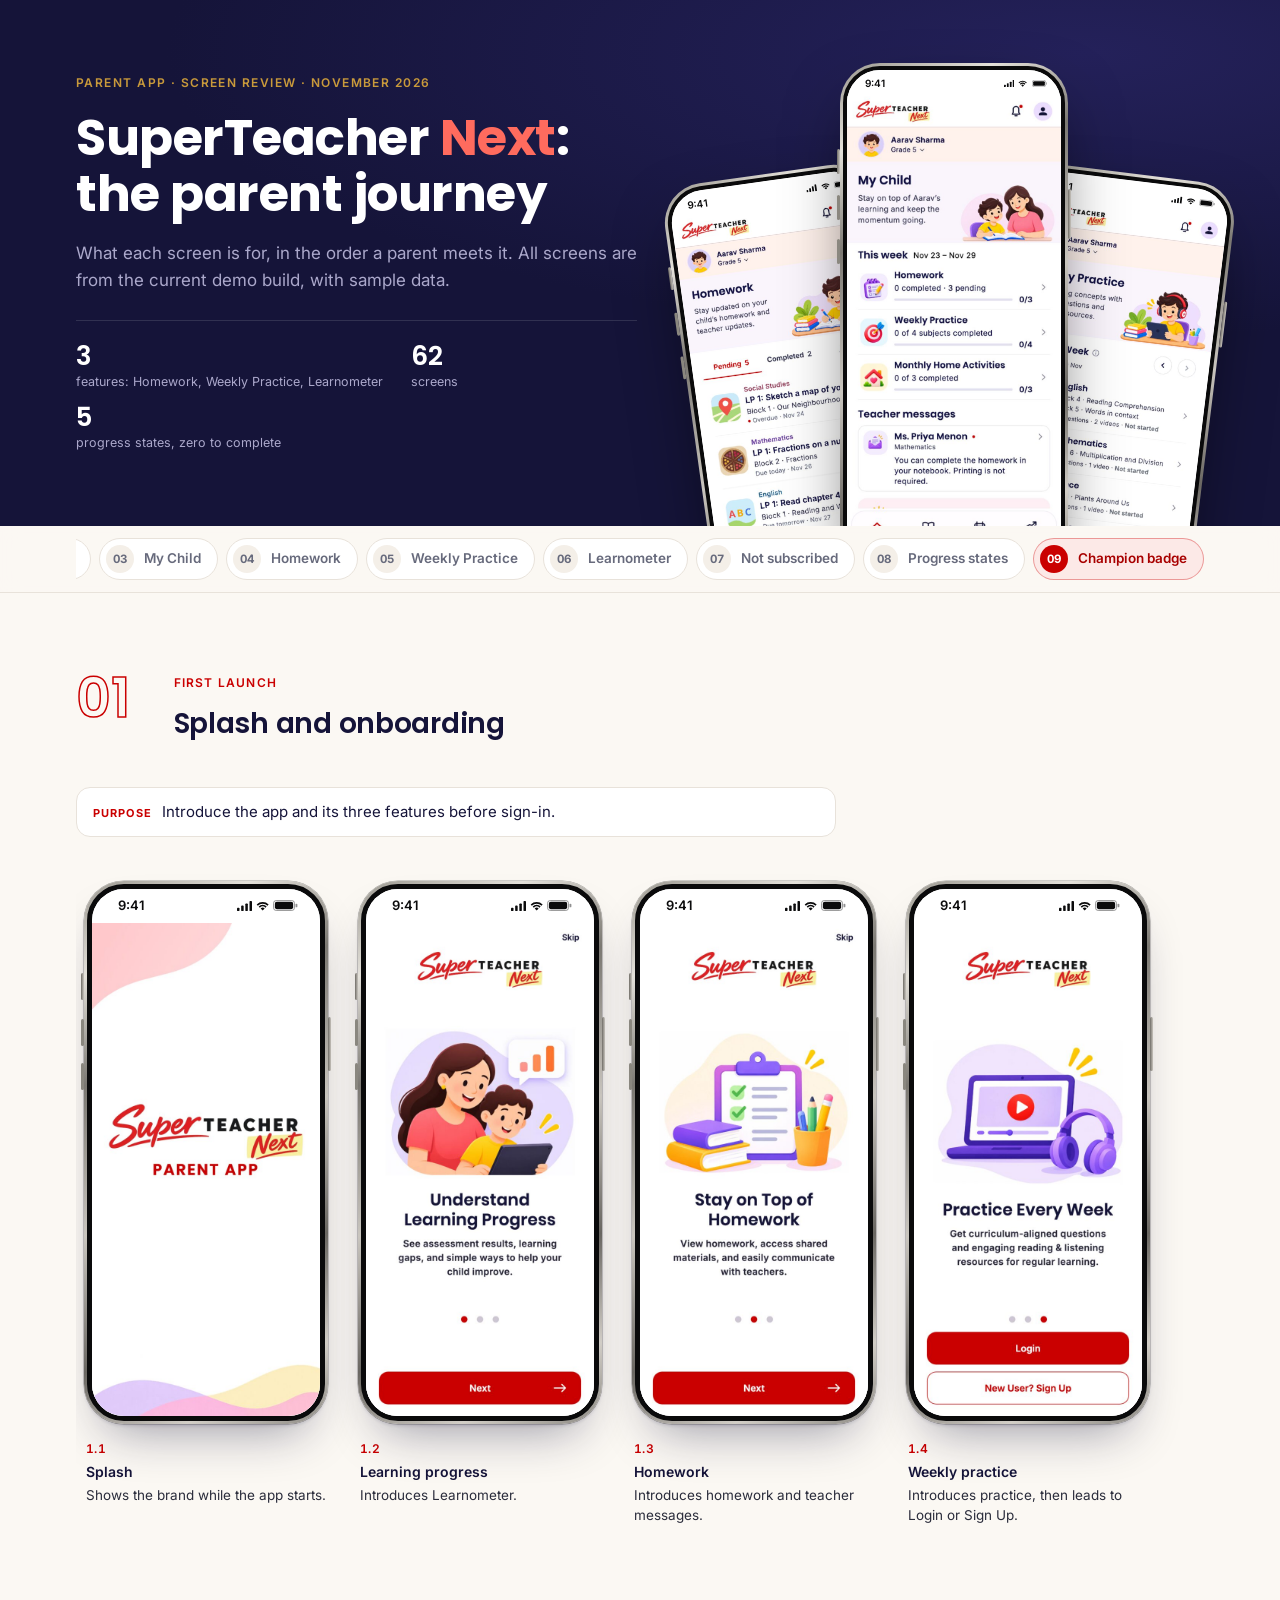
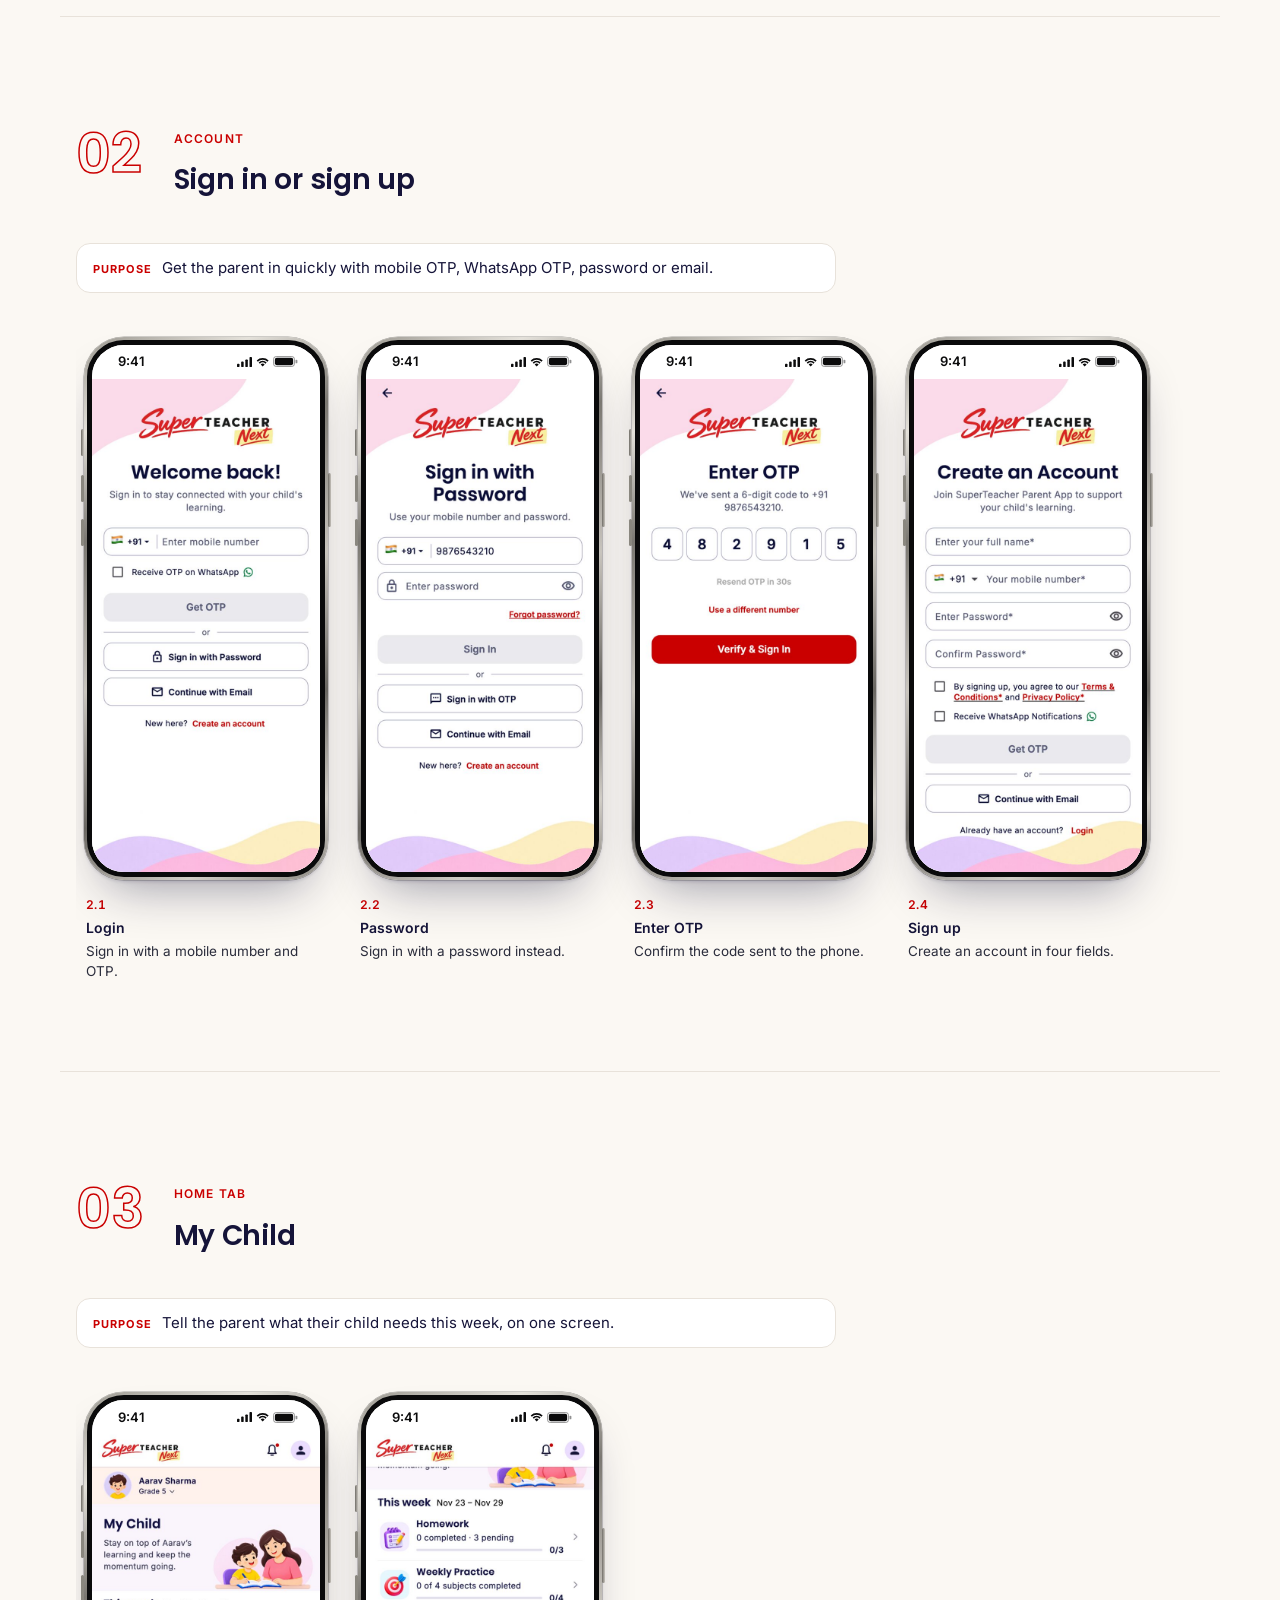
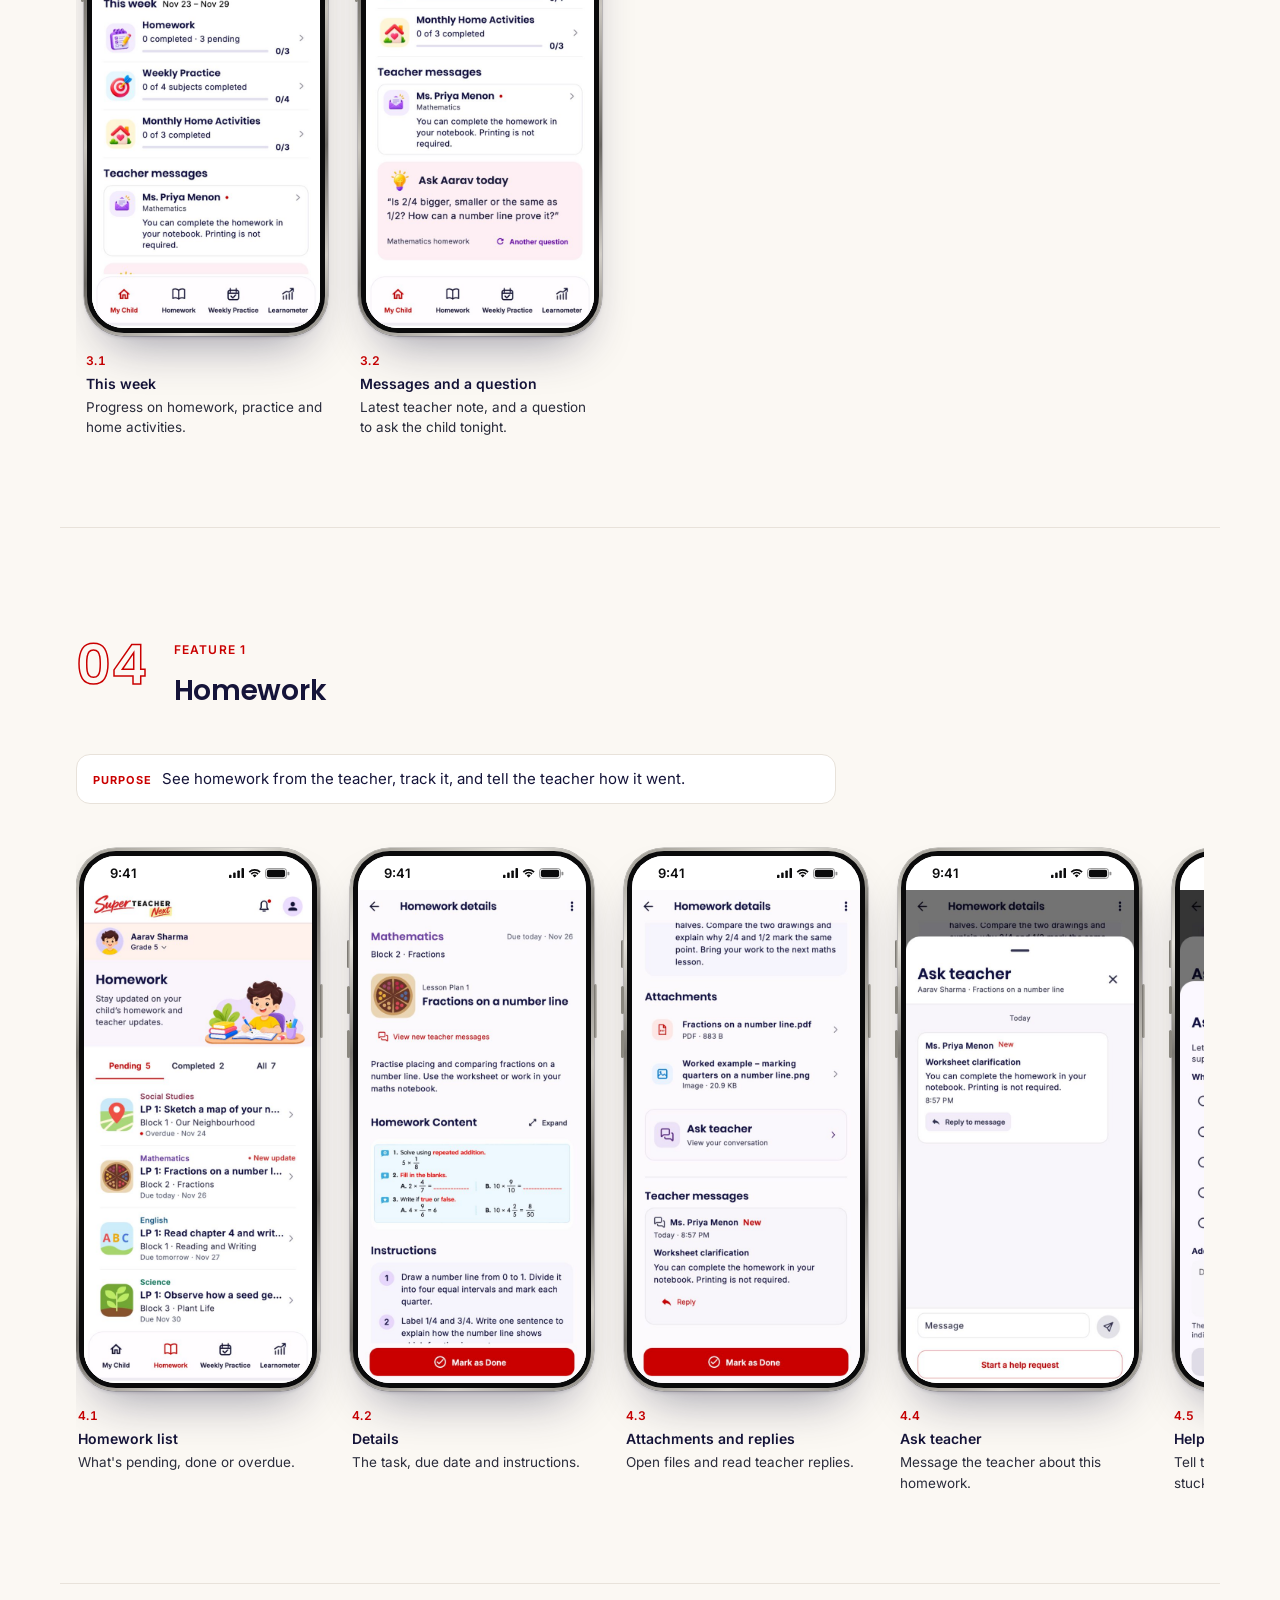
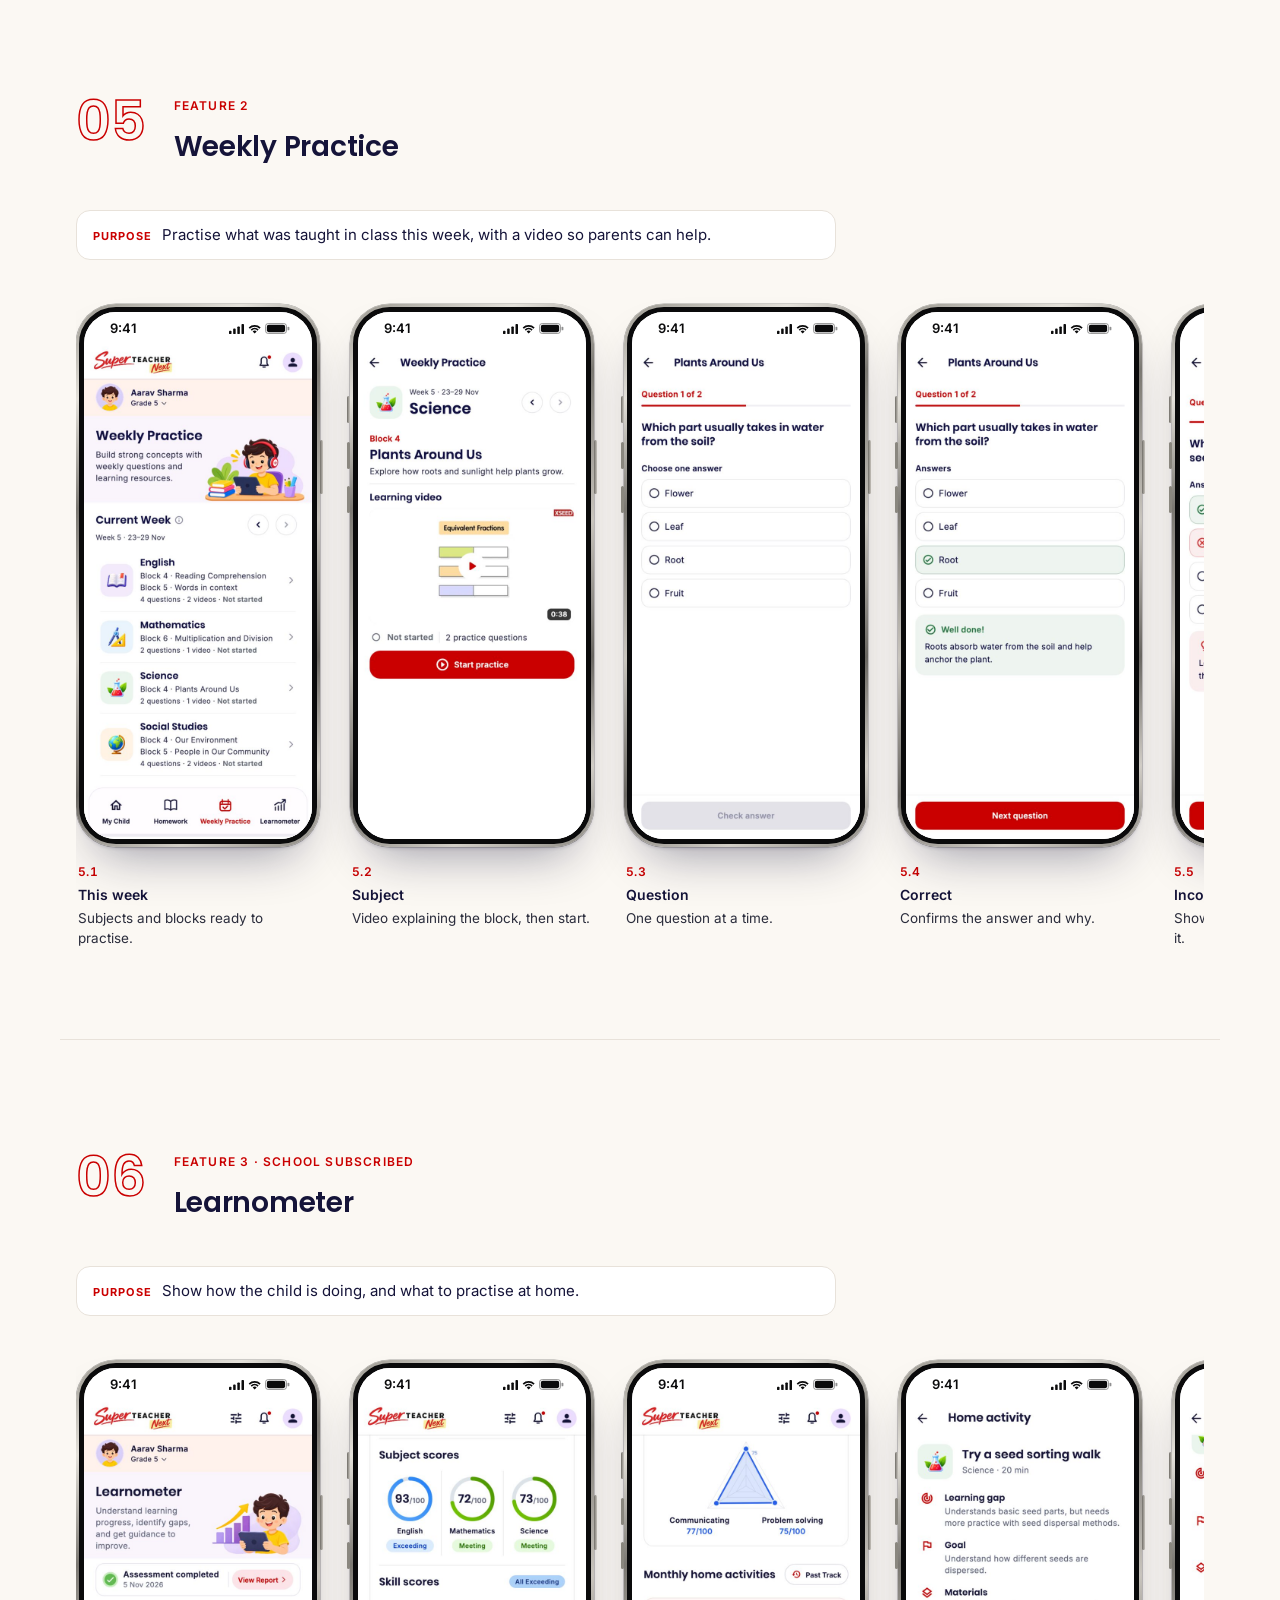
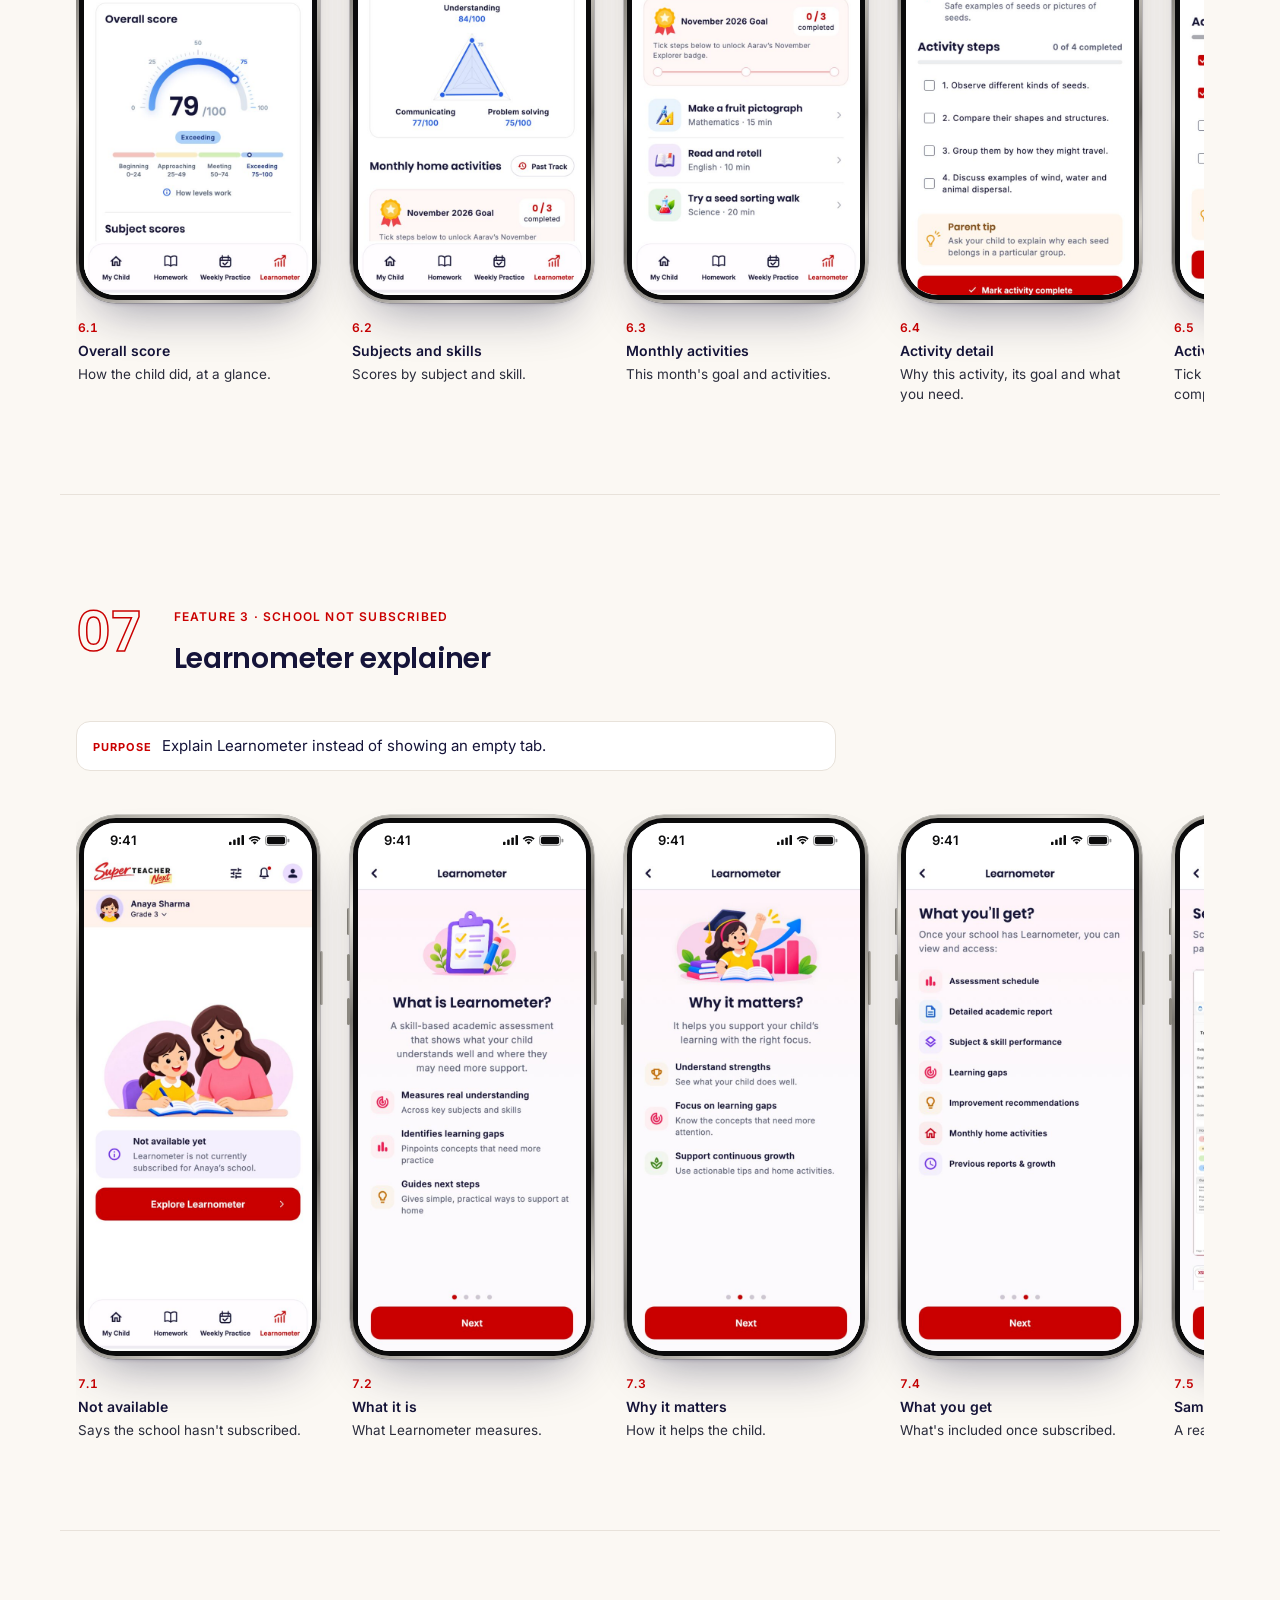
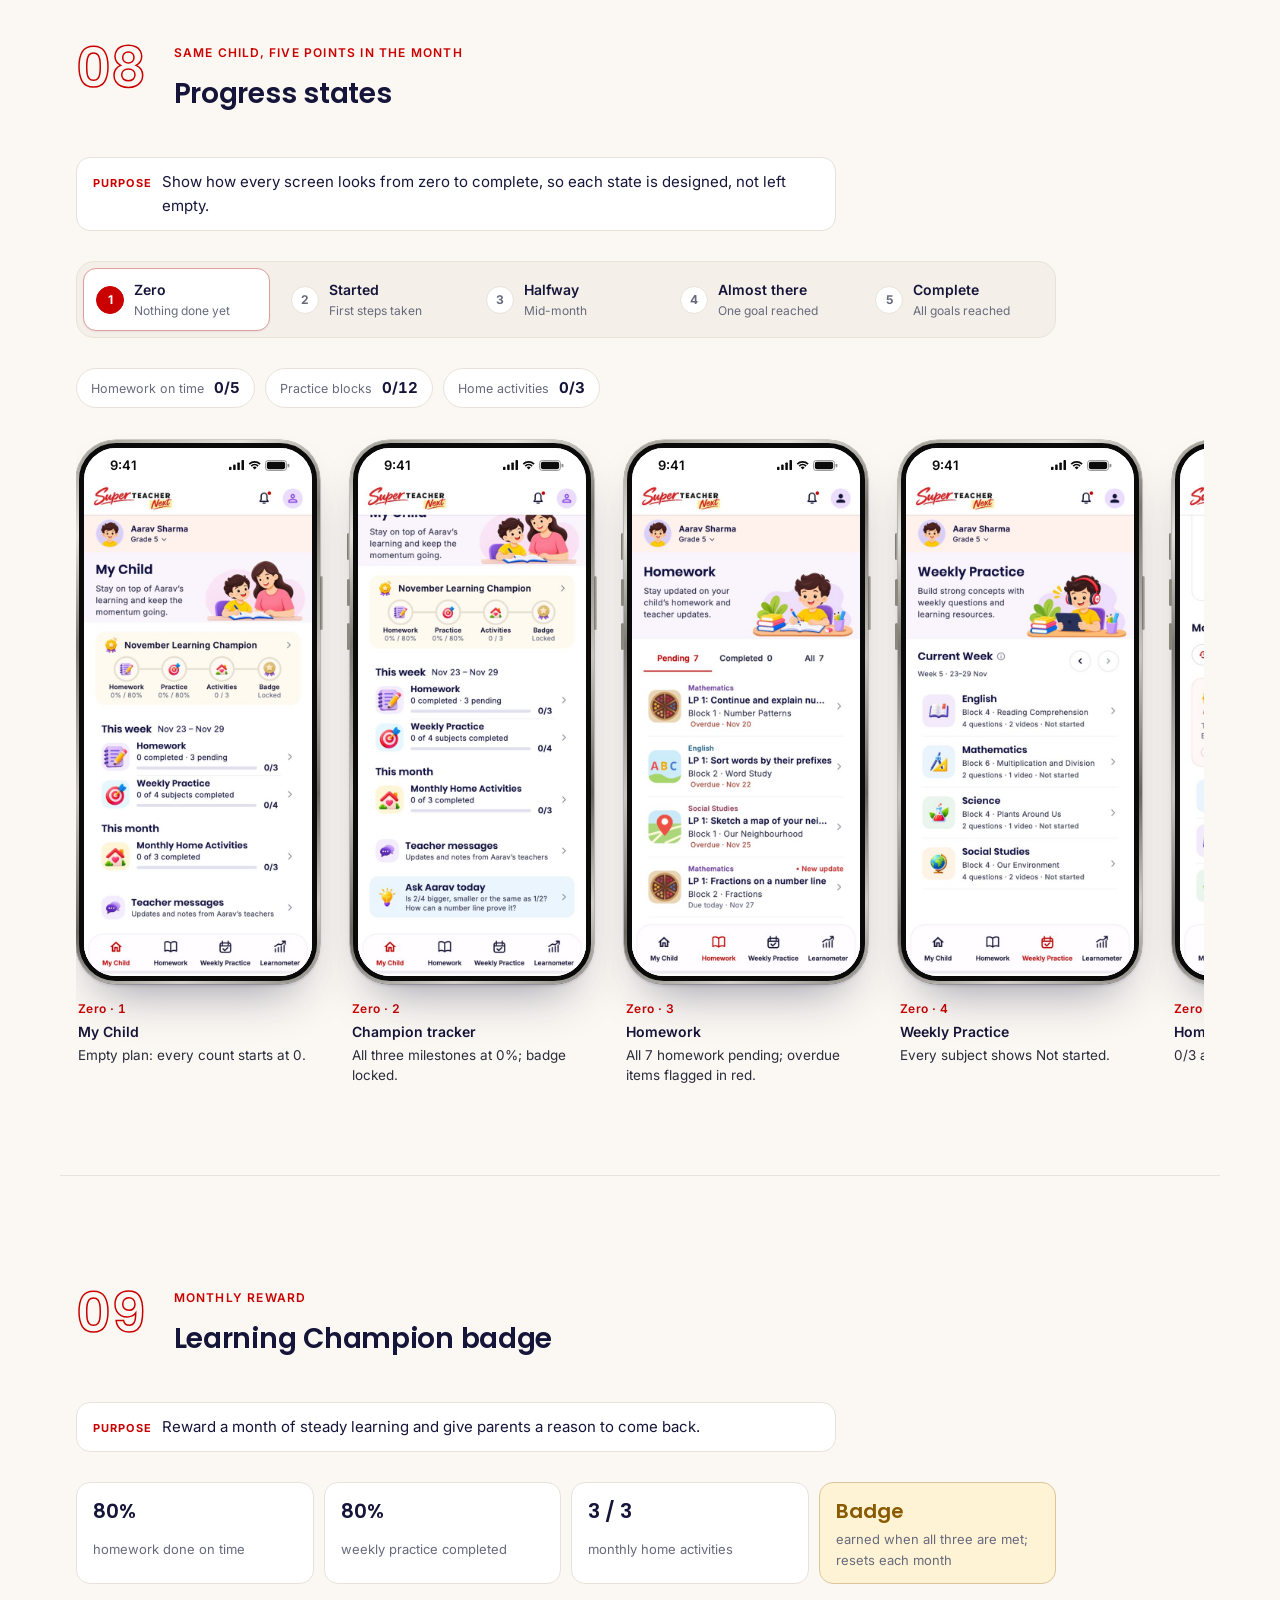
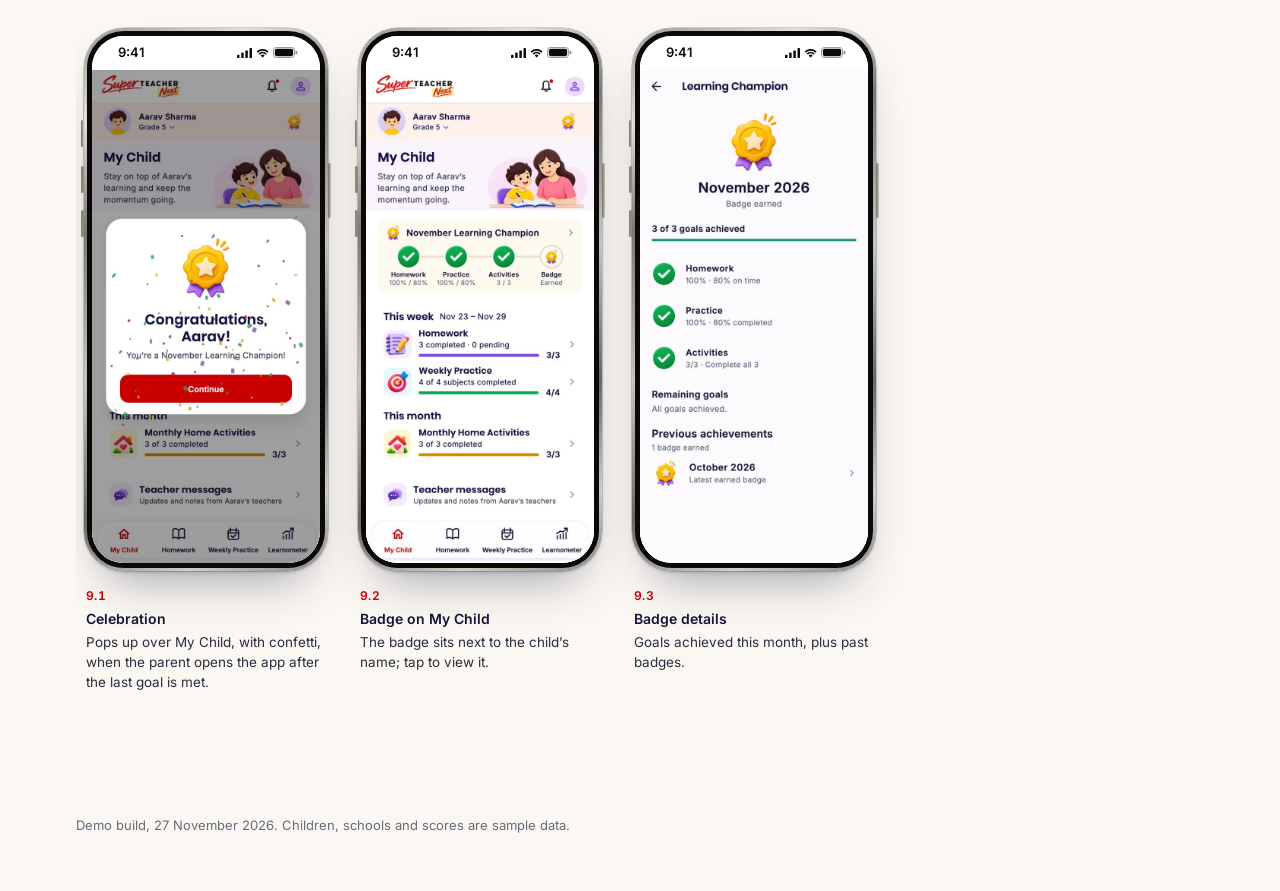
==== commit bfb5348d: "Show badge celebration over the home page Co-Authored-By: Claude Opus 5.5 <noreply@anthropic.com>" ====
--- a/index.html
+++ b/index.html
@@ -558,7 +558,7 @@
       <li class="rule-badge"><b>Badge</b><span>earned when all three are met; resets each month</span></li>
     </ol>
     <div class="strip">
-      <figure><div class="phone"><div class="glass"><div class="sb" aria-hidden="true"><span class="sb-time">9:41</span><i class="island"></i><span class="sb-sys"><svg viewBox="0 0 18 12"><rect x="0" y="8" width="3" height="4" rx="1"/><rect x="5" y="5.5" width="3" height="6.5" rx="1"/><rect x="10" y="3" width="3" height="9" rx="1"/><rect x="15" y="0" width="3" height="12" rx="1"/></svg><svg viewBox="0 0 16 12"><path d="M8 11.5 5.6 9a3.4 3.4 0 0 1 4.8 0z"/><path d="M3.2 6.6a6.8 6.8 0 0 1 9.6 0l-1.4 1.4a4.8 4.8 0 0 0-6.8 0z"/><path d="M.8 4.2a10.2 10.2 0 0 1 14.4 0l-1.4 1.4a8.2 8.2 0 0 0-11.6 0z"/></svg><svg viewBox="0 0 27 12"><rect x=".5" y=".5" width="23" height="11" rx="3.2" fill="none" stroke="currentColor" opacity=".45"/><rect x="2" y="2" width="20" height="8" rx="2"/><rect x="24.6" y="4" width="2" height="4" rx="1" opacity=".45"/></svg></span></div><img src="img/09-1-celebration.jpg" alt="Congratulations screen for the November Learning Champion" width="600" height="1298" loading="lazy"></div></div><figcaption><span class="step">9.1</span><b>Celebration</b><span class="why">Opens on its own the moment the last goal is met.</span></figcaption></figure>
+      <figure><div class="phone"><div class="glass"><div class="sb" aria-hidden="true"><span class="sb-time">9:41</span><i class="island"></i><span class="sb-sys"><svg viewBox="0 0 18 12"><rect x="0" y="8" width="3" height="4" rx="1"/><rect x="5" y="5.5" width="3" height="6.5" rx="1"/><rect x="10" y="3" width="3" height="9" rx="1"/><rect x="15" y="0" width="3" height="12" rx="1"/></svg><svg viewBox="0 0 16 12"><path d="M8 11.5 5.6 9a3.4 3.4 0 0 1 4.8 0z"/><path d="M3.2 6.6a6.8 6.8 0 0 1 9.6 0l-1.4 1.4a4.8 4.8 0 0 0-6.8 0z"/><path d="M.8 4.2a10.2 10.2 0 0 1 14.4 0l-1.4 1.4a8.2 8.2 0 0 0-11.6 0z"/></svg><svg viewBox="0 0 27 12"><rect x=".5" y=".5" width="23" height="11" rx="3.2" fill="none" stroke="currentColor" opacity=".45"/><rect x="2" y="2" width="20" height="8" rx="2"/><rect x="24.6" y="4" width="2" height="4" rx="1" opacity=".45"/></svg></span></div><img src="img/09-1-celebration.jpg" alt="Congratulations card with confetti over the My Child home page" width="600" height="1298" loading="lazy"></div></div><figcaption><span class="step">9.1</span><b>Celebration</b><span class="why">Pops up over My Child, with confetti, when the parent opens the app after the last goal is met.</span></figcaption></figure>
       <figure><div class="phone"><div class="glass"><div class="sb" aria-hidden="true"><span class="sb-time">9:41</span><i class="island"></i><span class="sb-sys"><svg viewBox="0 0 18 12"><rect x="0" y="8" width="3" height="4" rx="1"/><rect x="5" y="5.5" width="3" height="6.5" rx="1"/><rect x="10" y="3" width="3" height="9" rx="1"/><rect x="15" y="0" width="3" height="12" rx="1"/></svg><svg viewBox="0 0 16 12"><path d="M8 11.5 5.6 9a3.4 3.4 0 0 1 4.8 0z"/><path d="M3.2 6.6a6.8 6.8 0 0 1 9.6 0l-1.4 1.4a4.8 4.8 0 0 0-6.8 0z"/><path d="M.8 4.2a10.2 10.2 0 0 1 14.4 0l-1.4 1.4a8.2 8.2 0 0 0-11.6 0z"/></svg><svg viewBox="0 0 27 12"><rect x=".5" y=".5" width="23" height="11" rx="3.2" fill="none" stroke="currentColor" opacity=".45"/><rect x="2" y="2" width="20" height="8" rx="2"/><rect x="24.6" y="4" width="2" height="4" rx="1" opacity=".45"/></svg></span></div><img src="img/09-2-badge-on-profile.jpg" alt="My Child with the earned badge in the header" width="600" height="1298" loading="lazy"></div></div><figcaption><span class="step">9.2</span><b>Badge on My Child</b><span class="why">The badge sits next to the child’s name; tap to view it.</span></figcaption></figure>
       <figure><div class="phone"><div class="glass"><div class="sb" aria-hidden="true"><span class="sb-time">9:41</span><i class="island"></i><span class="sb-sys"><svg viewBox="0 0 18 12"><rect x="0" y="8" width="3" height="4" rx="1"/><rect x="5" y="5.5" width="3" height="6.5" rx="1"/><rect x="10" y="3" width="3" height="9" rx="1"/><rect x="15" y="0" width="3" height="12" rx="1"/></svg><svg viewBox="0 0 16 12"><path d="M8 11.5 5.6 9a3.4 3.4 0 0 1 4.8 0z"/><path d="M3.2 6.6a6.8 6.8 0 0 1 9.6 0l-1.4 1.4a4.8 4.8 0 0 0-6.8 0z"/><path d="M.8 4.2a10.2 10.2 0 0 1 14.4 0l-1.4 1.4a8.2 8.2 0 0 0-11.6 0z"/></svg><svg viewBox="0 0 27 12"><rect x=".5" y=".5" width="23" height="11" rx="3.2" fill="none" stroke="currentColor" opacity=".45"/><rect x="2" y="2" width="20" height="8" rx="2"/><rect x="24.6" y="4" width="2" height="4" rx="1" opacity=".45"/></svg></span></div><img src="img/09-3-badge-details.jpg" alt="Learning Champion details with October 2026 history" width="600" height="1298" loading="lazy"></div></div><figcaption><span class="step">9.3</span><b>Badge details</b><span class="why">Goals achieved this month, plus past badges.</span></figcaption></figure>
     </div>
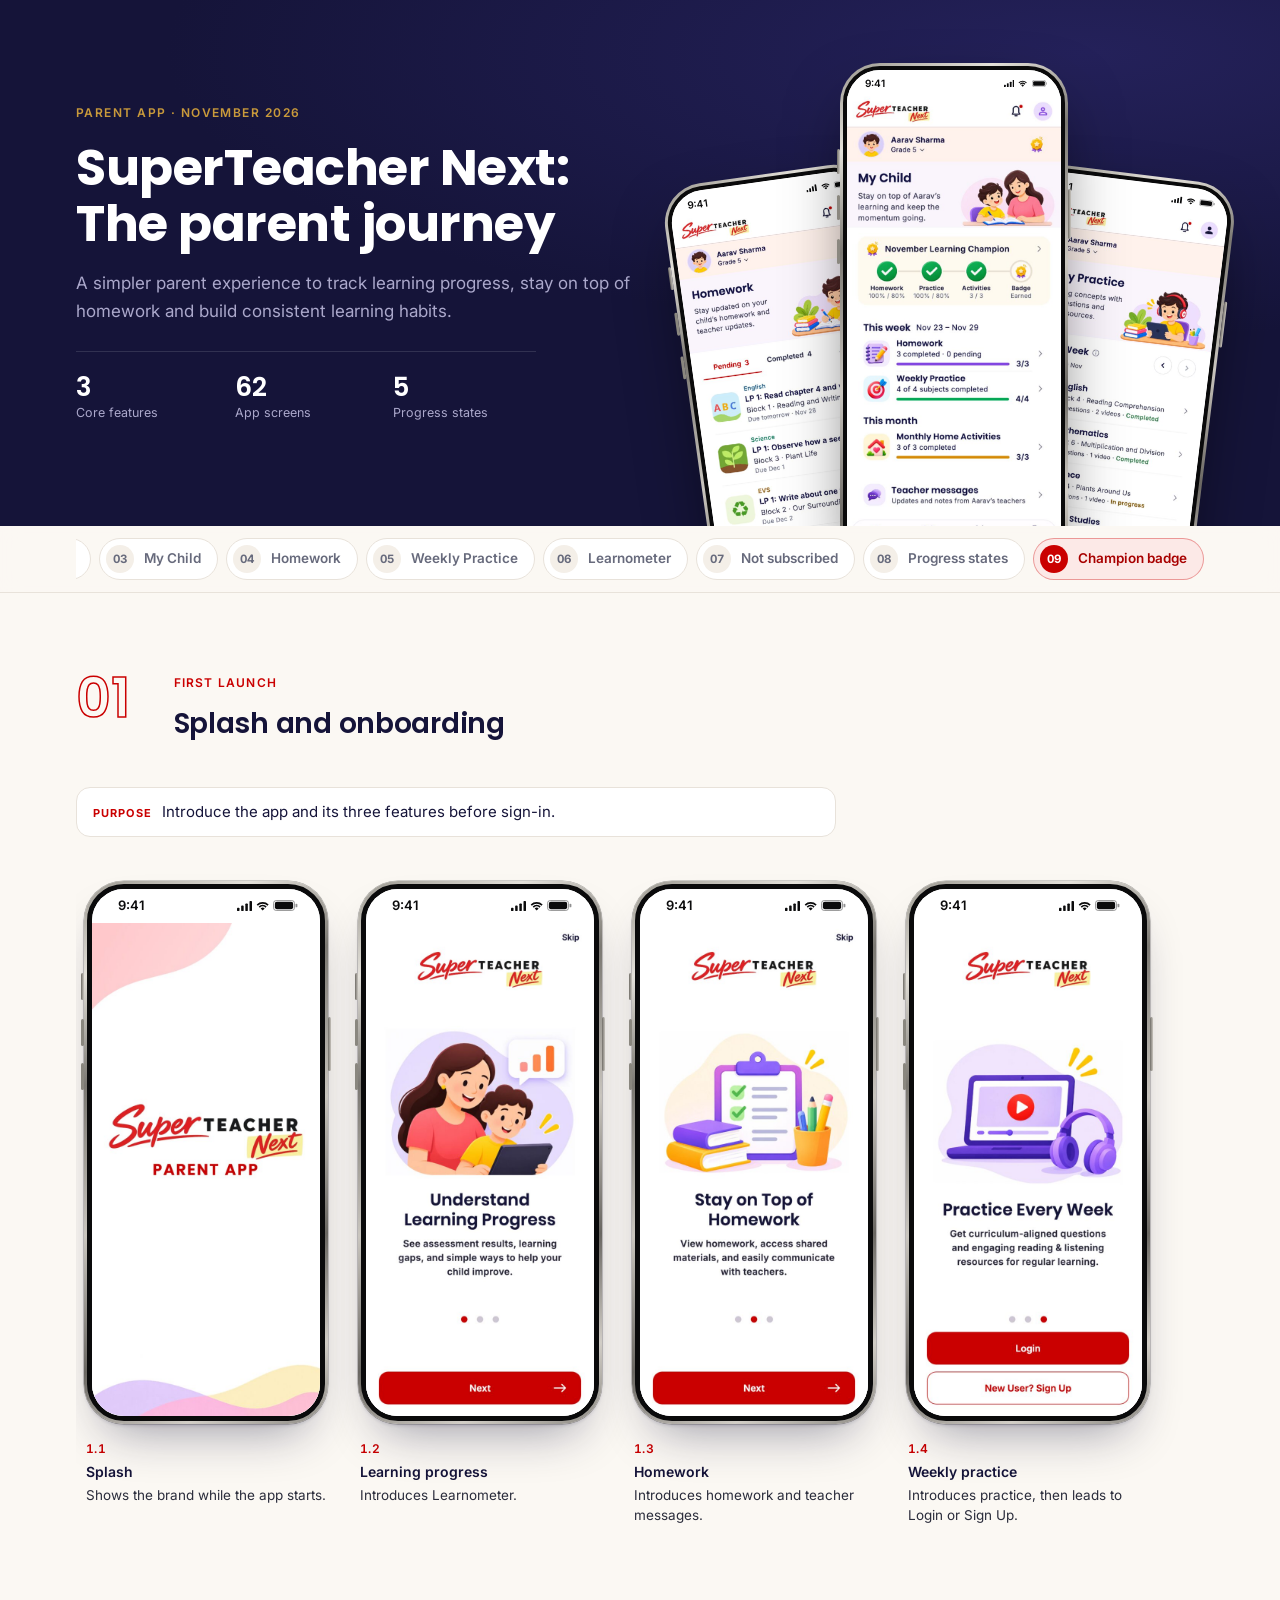
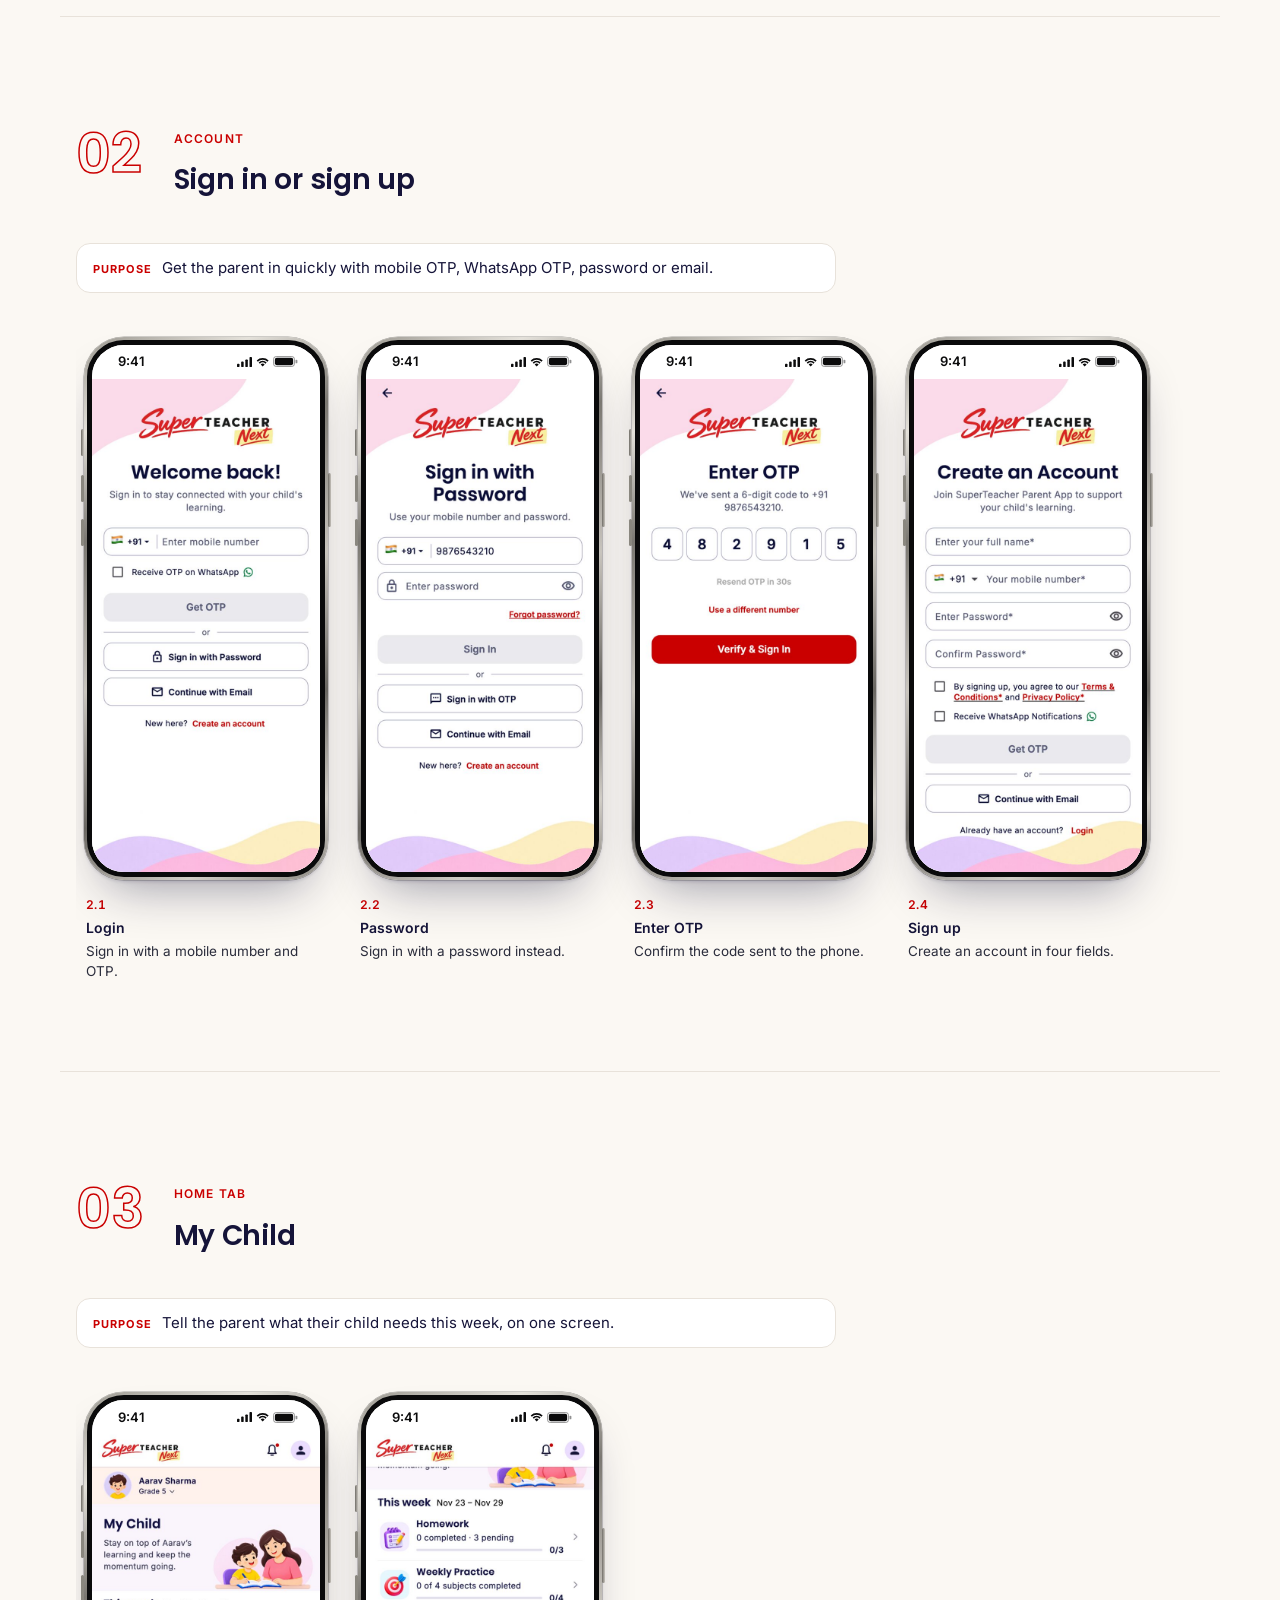
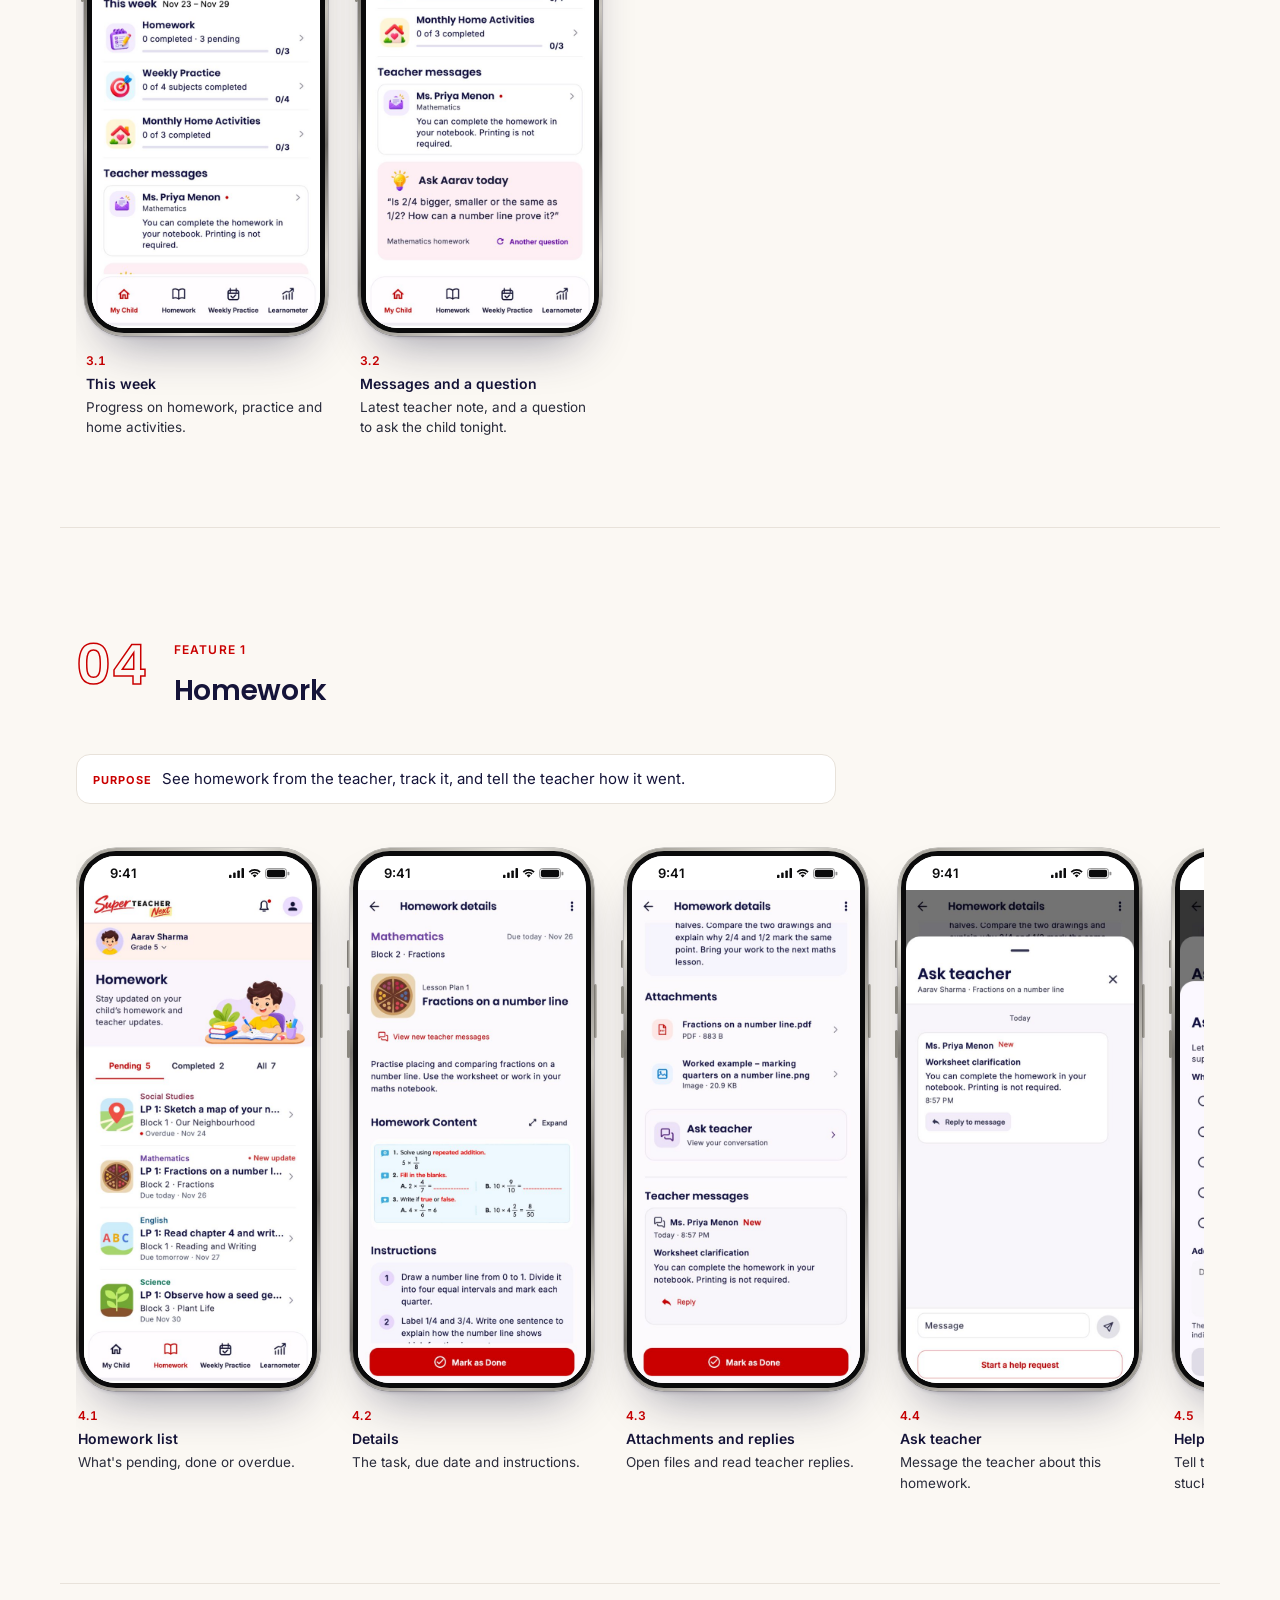
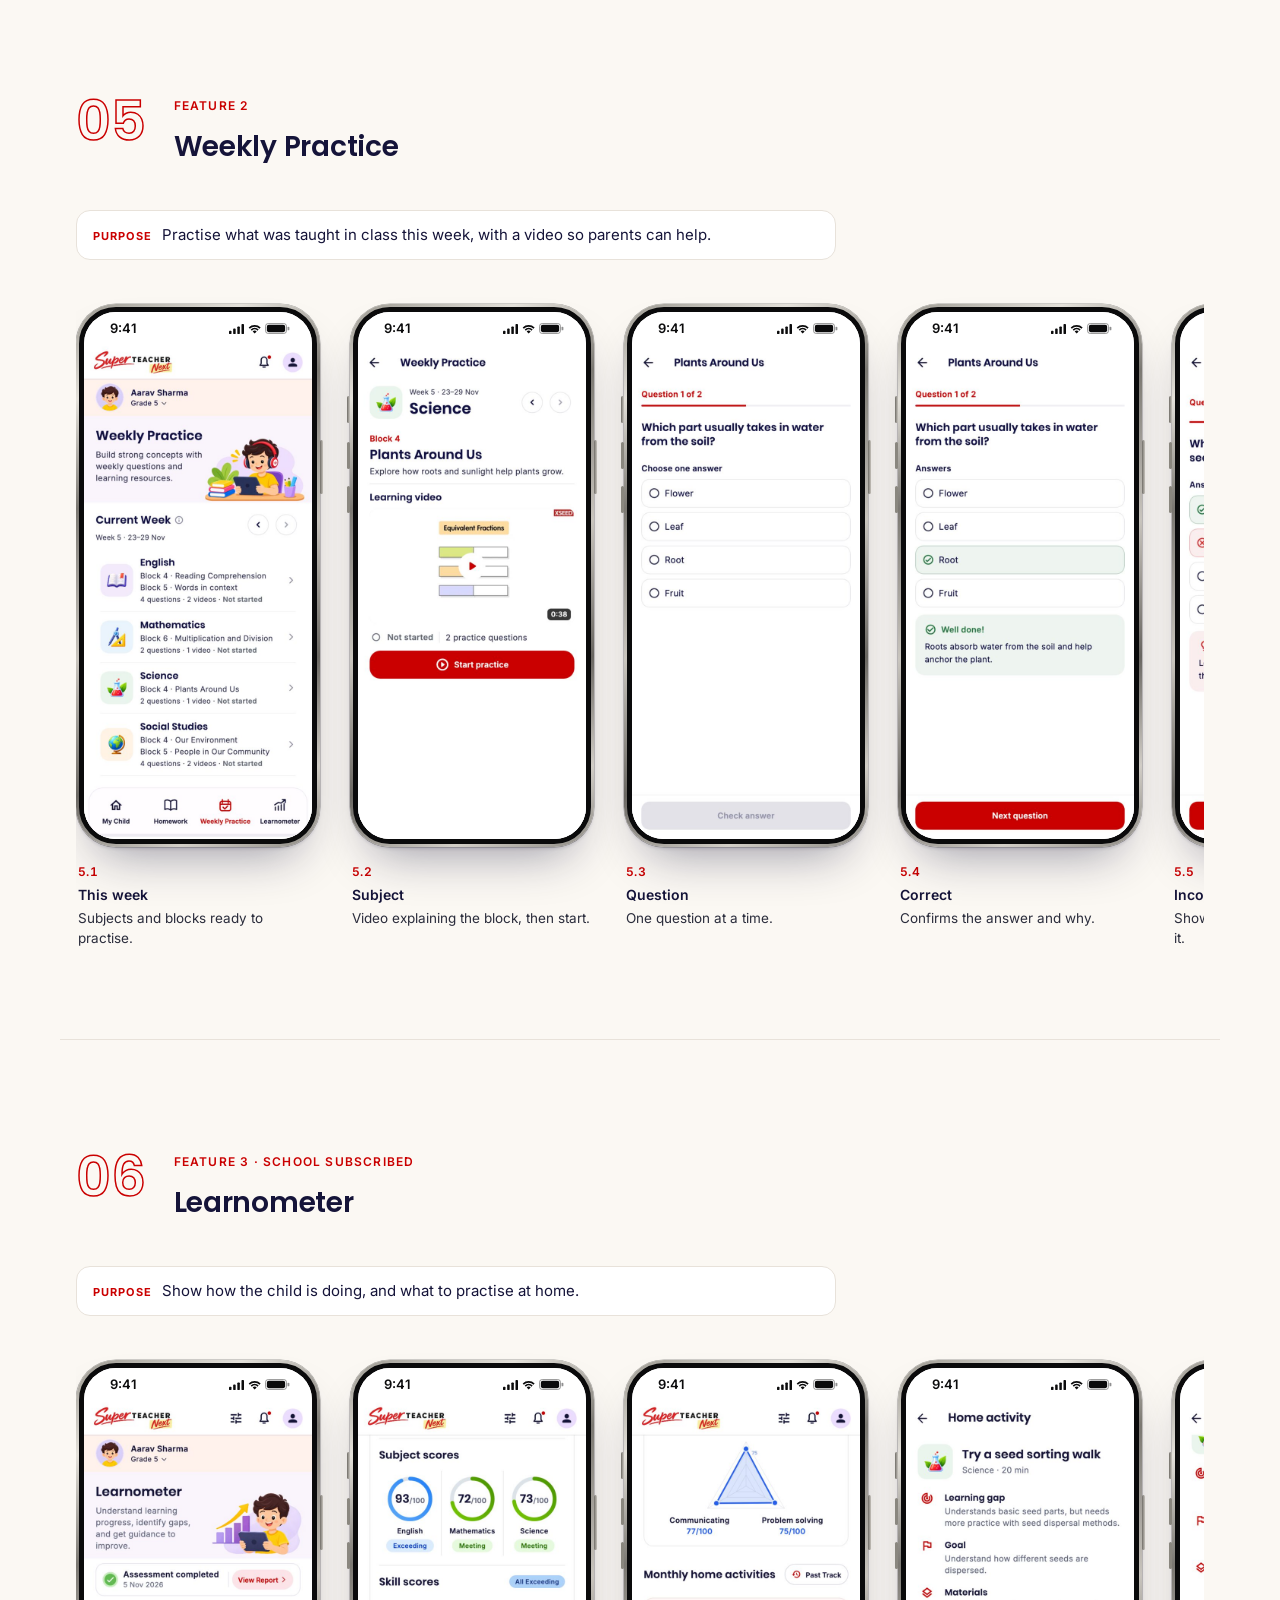
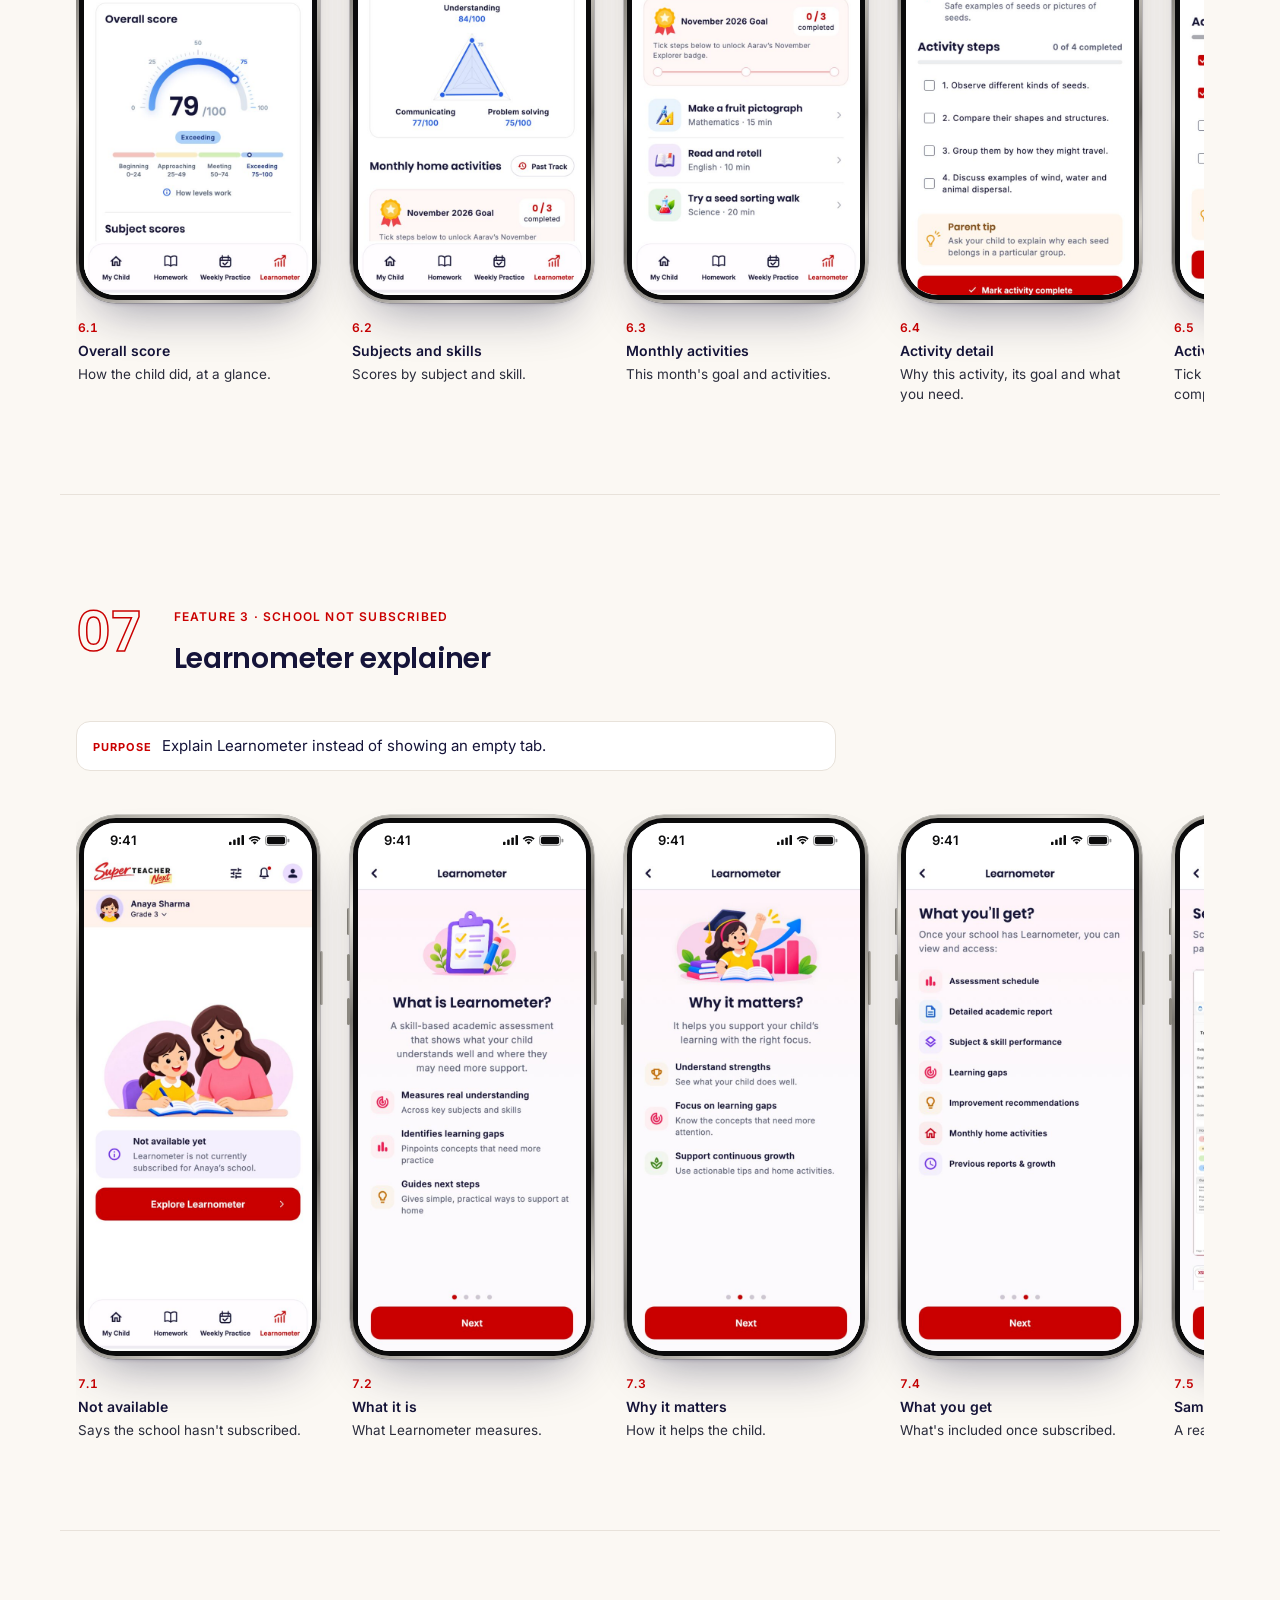
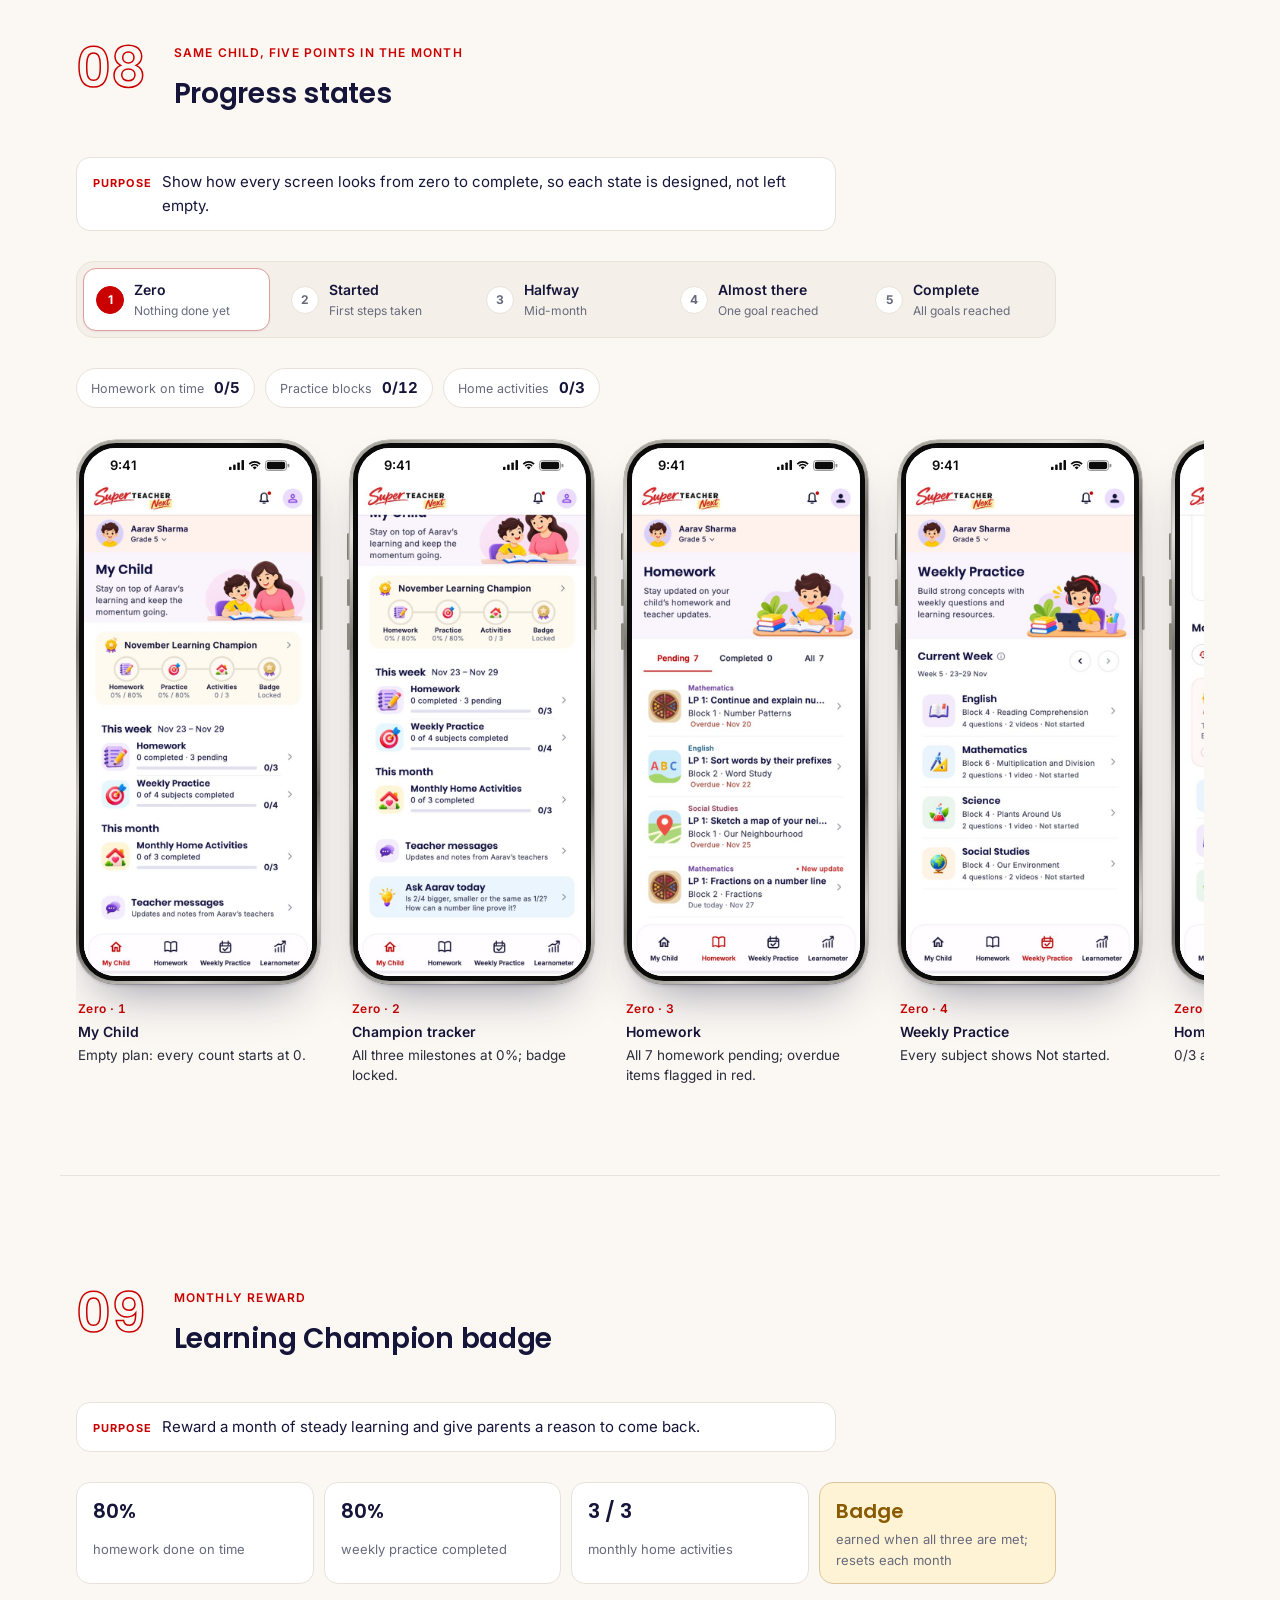
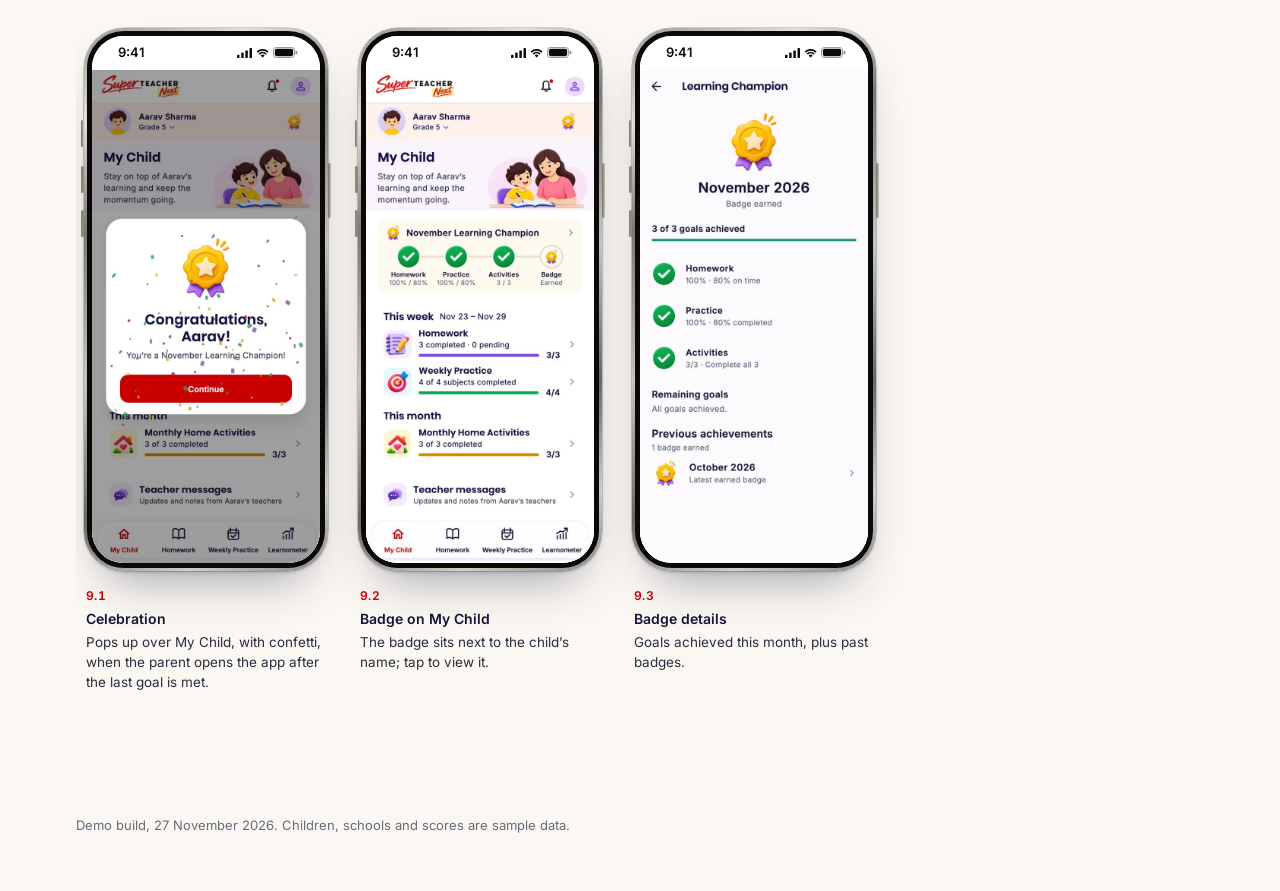
==== commit 0e1b83df: "Refresh hero banner copy, stats and screens Co-Authored-By: Claude Opus 5.5 <noreply@anthropic.com>" ====
--- a/index.html
+++ b/index.html
@@ -96,10 +96,10 @@
 .hero .wrap { display: grid; grid-template-columns: minmax(0, 1.05fr) minmax(0, 1fr); gap: 32px; align-items: center; padding-block: 56px 0; }
 .hero-copy { display: grid; gap: 18px; padding-bottom: 56px; min-width: 0; }
 .eyebrow { font-size: 12px; font-weight: 600; letter-spacing: .12em; text-transform: uppercase; color: var(--gold); }
-.hero h1 { color: #fff; font-size: clamp(32px, 4.6vw, 50px); line-height: 1.12; font-weight: 700; max-width: 16ch; }
-.hero h1 em { font-style: normal; color: #FF6B5E; }
+.hero h1 { color: #FFFFFF; font-size: clamp(32px, 4.6vw, 50px); line-height: 1.12; font-weight: 700; max-width: none; }
+.hero h1 span { display: block; }
 .hero .lede { font-size: 17px; color: var(--hero-muted); max-width: 52ch; }
-.facts { display: flex; flex-wrap: wrap; gap: 10px 28px; margin-top: 8px; padding-top: 20px; border-top: 1px solid rgba(255,255,255,.12); }
+.facts { display: grid; grid-template-columns: repeat(3, minmax(0, 1fr)); gap: 16px; max-width: 460px; margin-top: 8px; padding-top: 20px; border-top: 1px solid rgba(255,255,255,.12); }
 .fact { display: grid; gap: 0; }
 .fact b { font-family: var(--display); font-size: 26px; font-weight: 600; color: #fff; font-variant-numeric: tabular-nums; line-height: 1.2; }
 .fact span { font-size: 12.5px; color: var(--hero-muted); }
@@ -314,19 +314,19 @@
 <section class="hero">
   <div class="wrap">
     <div class="hero-copy">
-      <div class="eyebrow">Parent app · screen review · November 2026</div>
-      <h1>SuperTeacher <em>Next</em>: the parent journey</h1>
-      <p class="lede">What each screen is for, in the order a parent meets it. All screens are from the current demo build, with sample data.</p>
+      <div class="eyebrow">Parent app · November 2026</div>
+      <h1><span>SuperTeacher Next:</span> <span>The parent journey</span></h1>
+      <p class="lede">A simpler parent experience to track learning progress, stay on top of homework and build consistent learning habits.</p>
       <div class="facts">
-        <div class="fact"><b>3</b><span>features: Homework, Weekly Practice, Learnometer</span></div>
-        <div class="fact"><b>62</b><span>screens</span></div>
-        <div class="fact"><b>5</b><span>progress states, zero to complete</span></div>
+        <div class="fact"><b>3</b><span>Core features</span></div>
+        <div class="fact"><b>62</b><span>App screens</span></div>
+        <div class="fact"><b>5</b><span>Progress states</span></div>
       </div>
     </div>
     <div class="fan" aria-hidden="true">
-      <div class="phone p1"><div class="glass"><div class="sb" aria-hidden="true"><span class="sb-time">9:41</span><i class="island"></i><span class="sb-sys"><svg viewBox="0 0 18 12"><rect x="0" y="8" width="3" height="4" rx="1"/><rect x="5" y="5.5" width="3" height="6.5" rx="1"/><rect x="10" y="3" width="3" height="9" rx="1"/><rect x="15" y="0" width="3" height="12" rx="1"/></svg><svg viewBox="0 0 16 12"><path d="M8 11.5 5.6 9a3.4 3.4 0 0 1 4.8 0z"/><path d="M3.2 6.6a6.8 6.8 0 0 1 9.6 0l-1.4 1.4a4.8 4.8 0 0 0-6.8 0z"/><path d="M.8 4.2a10.2 10.2 0 0 1 14.4 0l-1.4 1.4a8.2 8.2 0 0 0-11.6 0z"/></svg><svg viewBox="0 0 27 12"><rect x=".5" y=".5" width="23" height="11" rx="3.2" fill="none" stroke="currentColor" opacity=".45"/><rect x="2" y="2" width="20" height="8" rx="2"/><rect x="24.6" y="4" width="2" height="4" rx="1" opacity=".45"/></svg></span></div><img src="img/04-1-homework-list.jpg" alt="" width="600" height="1298"></div></div>
-      <div class="phone p2"><div class="glass"><div class="sb" aria-hidden="true"><span class="sb-time">9:41</span><i class="island"></i><span class="sb-sys"><svg viewBox="0 0 18 12"><rect x="0" y="8" width="3" height="4" rx="1"/><rect x="5" y="5.5" width="3" height="6.5" rx="1"/><rect x="10" y="3" width="3" height="9" rx="1"/><rect x="15" y="0" width="3" height="12" rx="1"/></svg><svg viewBox="0 0 16 12"><path d="M8 11.5 5.6 9a3.4 3.4 0 0 1 4.8 0z"/><path d="M3.2 6.6a6.8 6.8 0 0 1 9.6 0l-1.4 1.4a4.8 4.8 0 0 0-6.8 0z"/><path d="M.8 4.2a10.2 10.2 0 0 1 14.4 0l-1.4 1.4a8.2 8.2 0 0 0-11.6 0z"/></svg><svg viewBox="0 0 27 12"><rect x=".5" y=".5" width="23" height="11" rx="3.2" fill="none" stroke="currentColor" opacity=".45"/><rect x="2" y="2" width="20" height="8" rx="2"/><rect x="24.6" y="4" width="2" height="4" rx="1" opacity=".45"/></svg></span></div><img src="img/03-1-my-child.jpg" alt="" width="600" height="1298"></div></div>
-      <div class="phone p3"><div class="glass"><div class="sb" aria-hidden="true"><span class="sb-time">9:41</span><i class="island"></i><span class="sb-sys"><svg viewBox="0 0 18 12"><rect x="0" y="8" width="3" height="4" rx="1"/><rect x="5" y="5.5" width="3" height="6.5" rx="1"/><rect x="10" y="3" width="3" height="9" rx="1"/><rect x="15" y="0" width="3" height="12" rx="1"/></svg><svg viewBox="0 0 16 12"><path d="M8 11.5 5.6 9a3.4 3.4 0 0 1 4.8 0z"/><path d="M3.2 6.6a6.8 6.8 0 0 1 9.6 0l-1.4 1.4a4.8 4.8 0 0 0-6.8 0z"/><path d="M.8 4.2a10.2 10.2 0 0 1 14.4 0l-1.4 1.4a8.2 8.2 0 0 0-11.6 0z"/></svg><svg viewBox="0 0 27 12"><rect x=".5" y=".5" width="23" height="11" rx="3.2" fill="none" stroke="currentColor" opacity=".45"/><rect x="2" y="2" width="20" height="8" rx="2"/><rect x="24.6" y="4" width="2" height="4" rx="1" opacity=".45"/></svg></span></div><img src="img/05-1-week.jpg" alt="" width="600" height="1298"></div></div>
+      <div class="phone p1"><div class="glass"><div class="sb" aria-hidden="true"><span class="sb-time">9:41</span><i class="island"></i><span class="sb-sys"><svg viewBox="0 0 18 12"><rect x="0" y="8" width="3" height="4" rx="1"/><rect x="5" y="5.5" width="3" height="6.5" rx="1"/><rect x="10" y="3" width="3" height="9" rx="1"/><rect x="15" y="0" width="3" height="12" rx="1"/></svg><svg viewBox="0 0 16 12"><path d="M8 11.5 5.6 9a3.4 3.4 0 0 1 4.8 0z"/><path d="M3.2 6.6a6.8 6.8 0 0 1 9.6 0l-1.4 1.4a4.8 4.8 0 0 0-6.8 0z"/><path d="M.8 4.2a10.2 10.2 0 0 1 14.4 0l-1.4 1.4a8.2 8.2 0 0 0-11.6 0z"/></svg><svg viewBox="0 0 27 12"><rect x=".5" y=".5" width="23" height="11" rx="3.2" fill="none" stroke="currentColor" opacity=".45"/><rect x="2" y="2" width="20" height="8" rx="2"/><rect x="24.6" y="4" width="2" height="4" rx="1" opacity=".45"/></svg></span></div><img src="img/08-4-almost-c-homework.jpg" alt="" width="600" height="1298"></div></div>
+      <div class="phone p2"><div class="glass"><div class="sb" aria-hidden="true"><span class="sb-time">9:41</span><i class="island"></i><span class="sb-sys"><svg viewBox="0 0 18 12"><rect x="0" y="8" width="3" height="4" rx="1"/><rect x="5" y="5.5" width="3" height="6.5" rx="1"/><rect x="10" y="3" width="3" height="9" rx="1"/><rect x="15" y="0" width="3" height="12" rx="1"/></svg><svg viewBox="0 0 16 12"><path d="M8 11.5 5.6 9a3.4 3.4 0 0 1 4.8 0z"/><path d="M3.2 6.6a6.8 6.8 0 0 1 9.6 0l-1.4 1.4a4.8 4.8 0 0 0-6.8 0z"/><path d="M.8 4.2a10.2 10.2 0 0 1 14.4 0l-1.4 1.4a8.2 8.2 0 0 0-11.6 0z"/></svg><svg viewBox="0 0 27 12"><rect x=".5" y=".5" width="23" height="11" rx="3.2" fill="none" stroke="currentColor" opacity=".45"/><rect x="2" y="2" width="20" height="8" rx="2"/><rect x="24.6" y="4" width="2" height="4" rx="1" opacity=".45"/></svg></span></div><img src="img/08-5-complete-a-my-child.jpg" alt="" width="600" height="1298"></div></div>
+      <div class="phone p3"><div class="glass"><div class="sb" aria-hidden="true"><span class="sb-time">9:41</span><i class="island"></i><span class="sb-sys"><svg viewBox="0 0 18 12"><rect x="0" y="8" width="3" height="4" rx="1"/><rect x="5" y="5.5" width="3" height="6.5" rx="1"/><rect x="10" y="3" width="3" height="9" rx="1"/><rect x="15" y="0" width="3" height="12" rx="1"/></svg><svg viewBox="0 0 16 12"><path d="M8 11.5 5.6 9a3.4 3.4 0 0 1 4.8 0z"/><path d="M3.2 6.6a6.8 6.8 0 0 1 9.6 0l-1.4 1.4a4.8 4.8 0 0 0-6.8 0z"/><path d="M.8 4.2a10.2 10.2 0 0 1 14.4 0l-1.4 1.4a8.2 8.2 0 0 0-11.6 0z"/></svg><svg viewBox="0 0 27 12"><rect x=".5" y=".5" width="23" height="11" rx="3.2" fill="none" stroke="currentColor" opacity=".45"/><rect x="2" y="2" width="20" height="8" rx="2"/><rect x="24.6" y="4" width="2" height="4" rx="1" opacity=".45"/></svg></span></div><img src="img/08-4-almost-d-practice.jpg" alt="" width="600" height="1298"></div></div>
     </div>
   </div>
 </section>
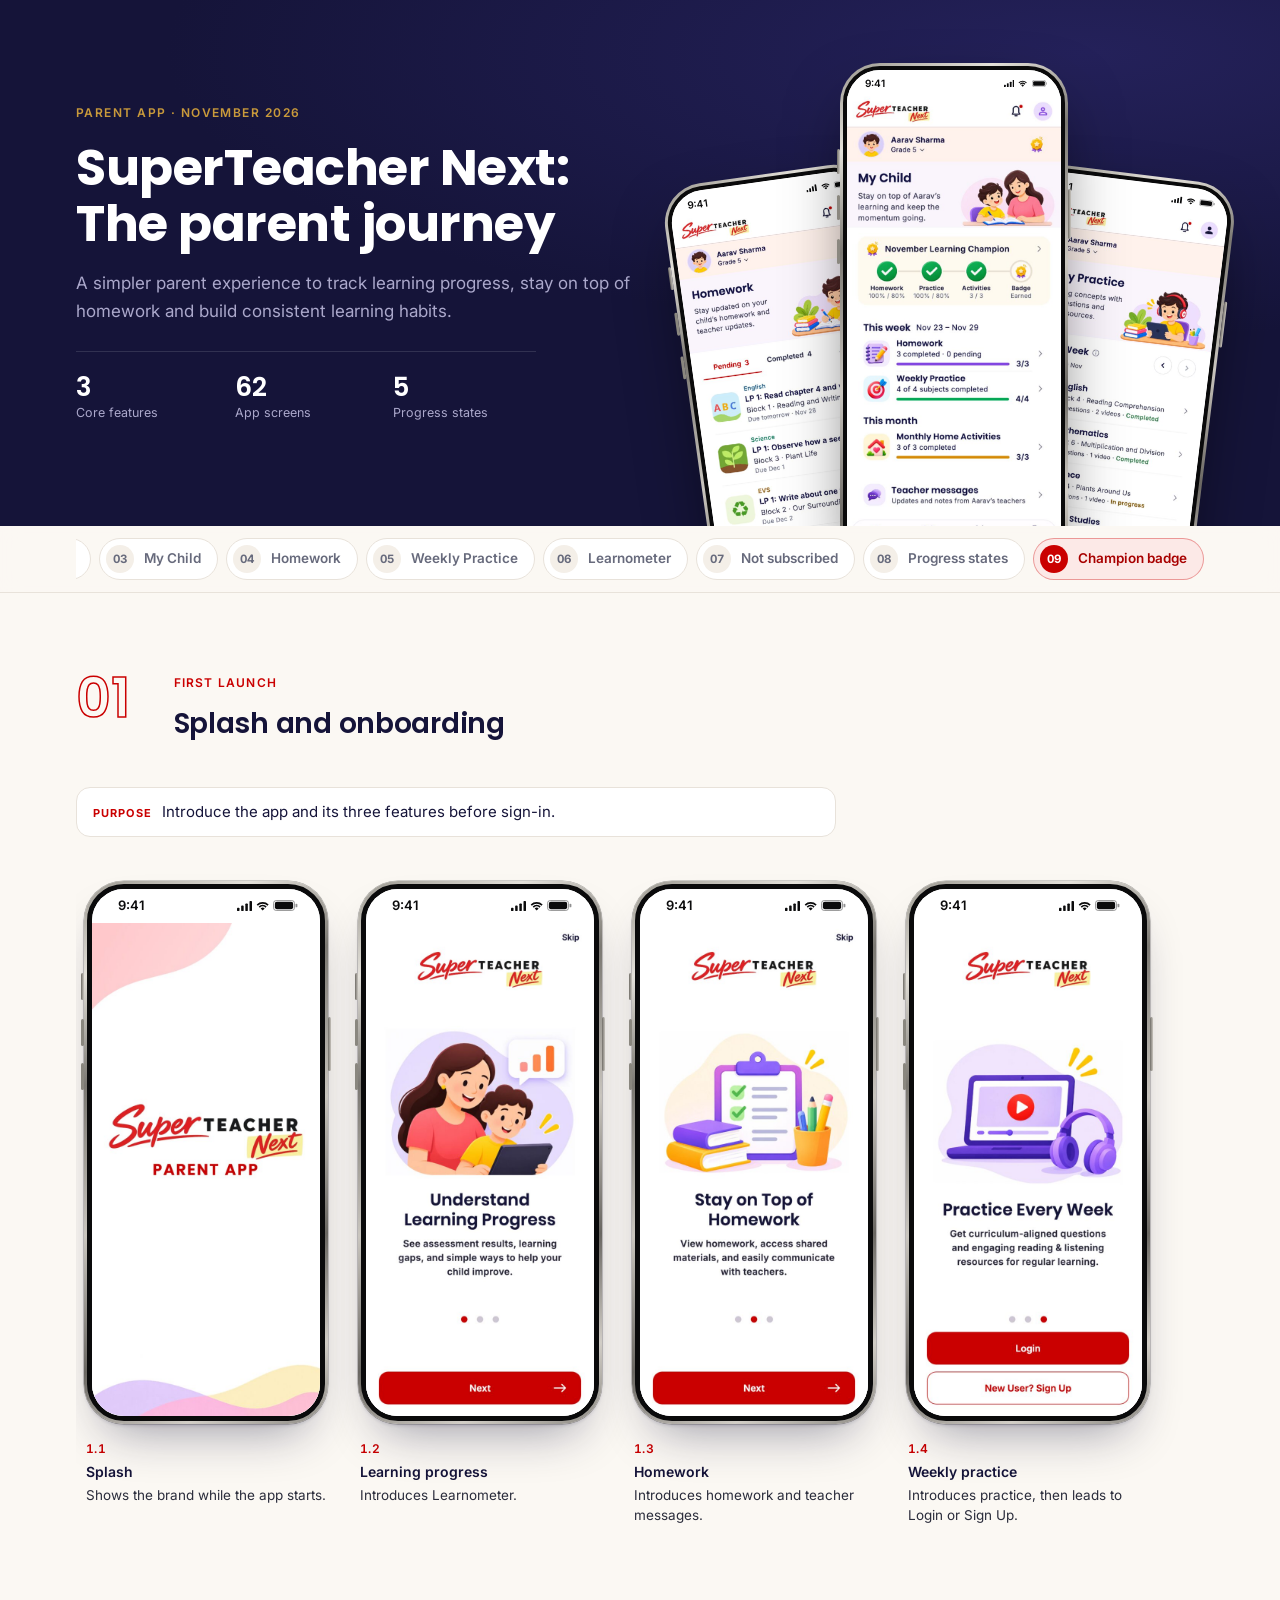
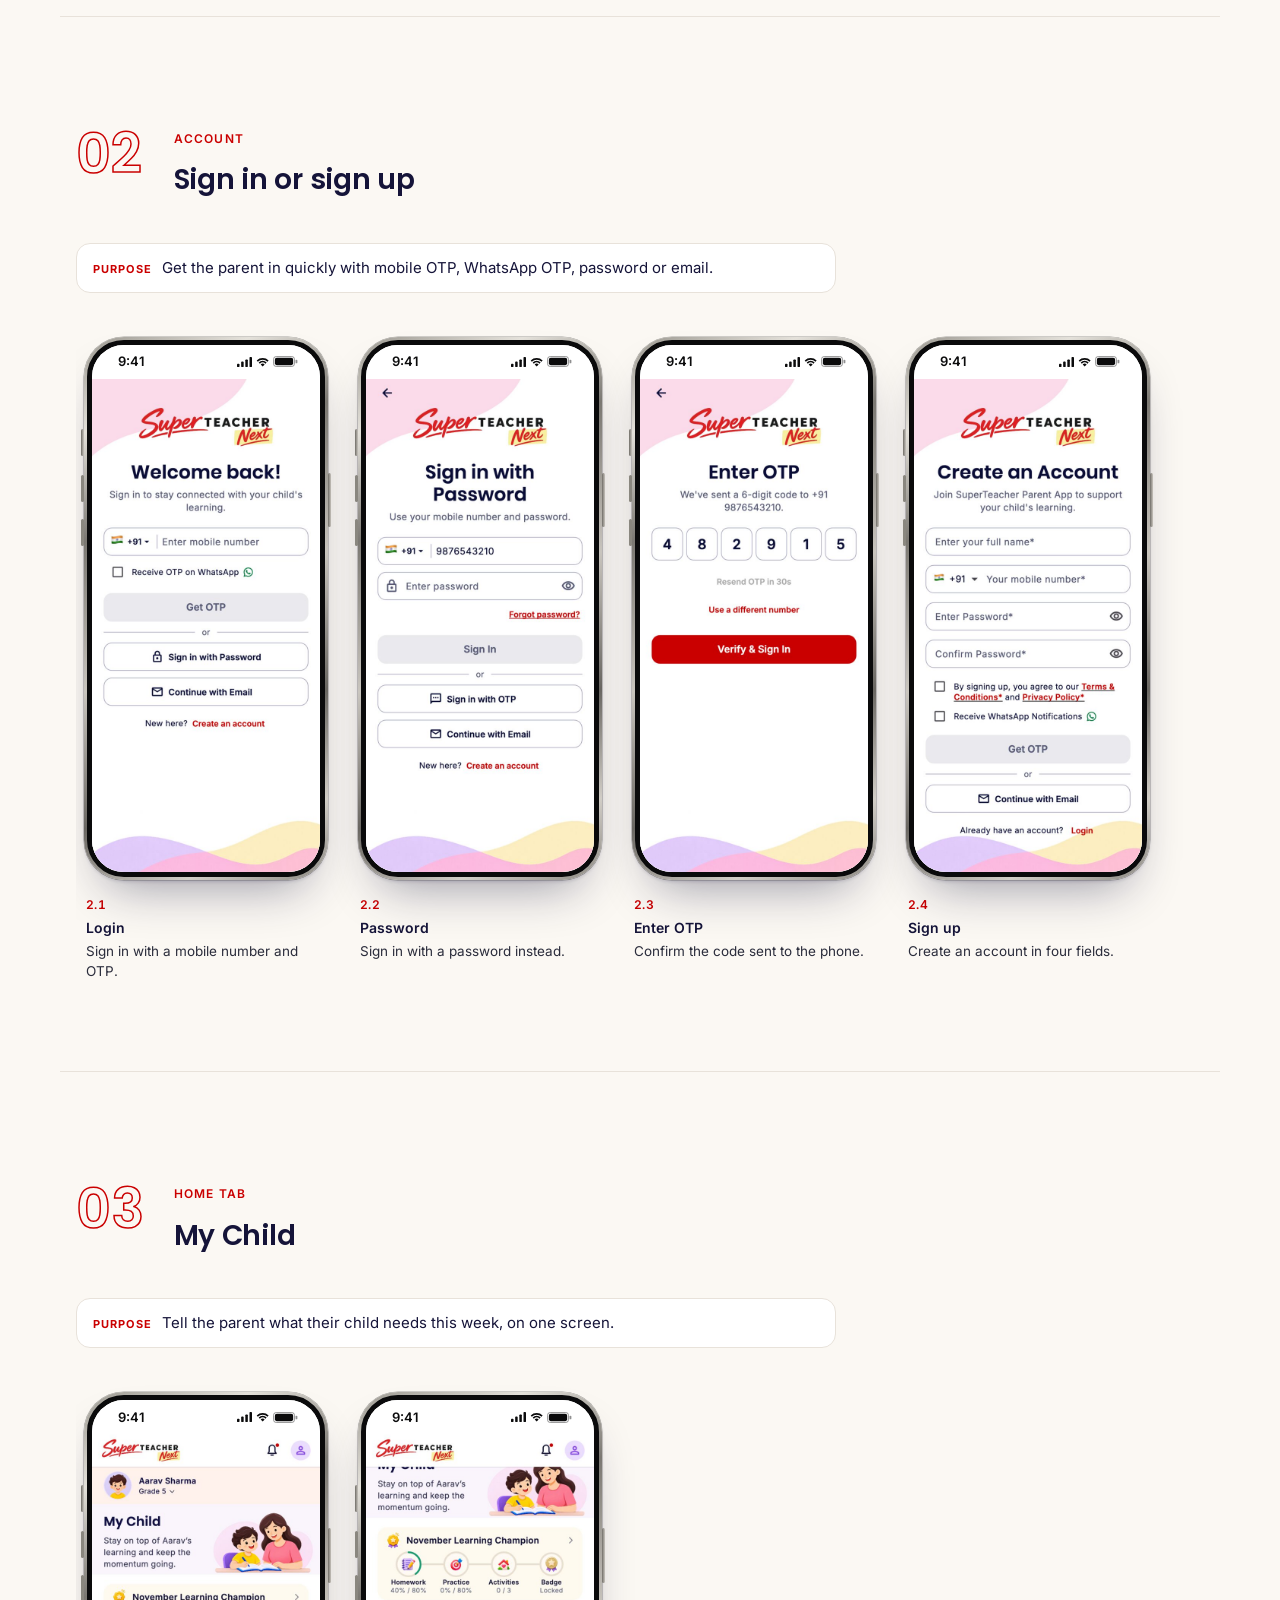
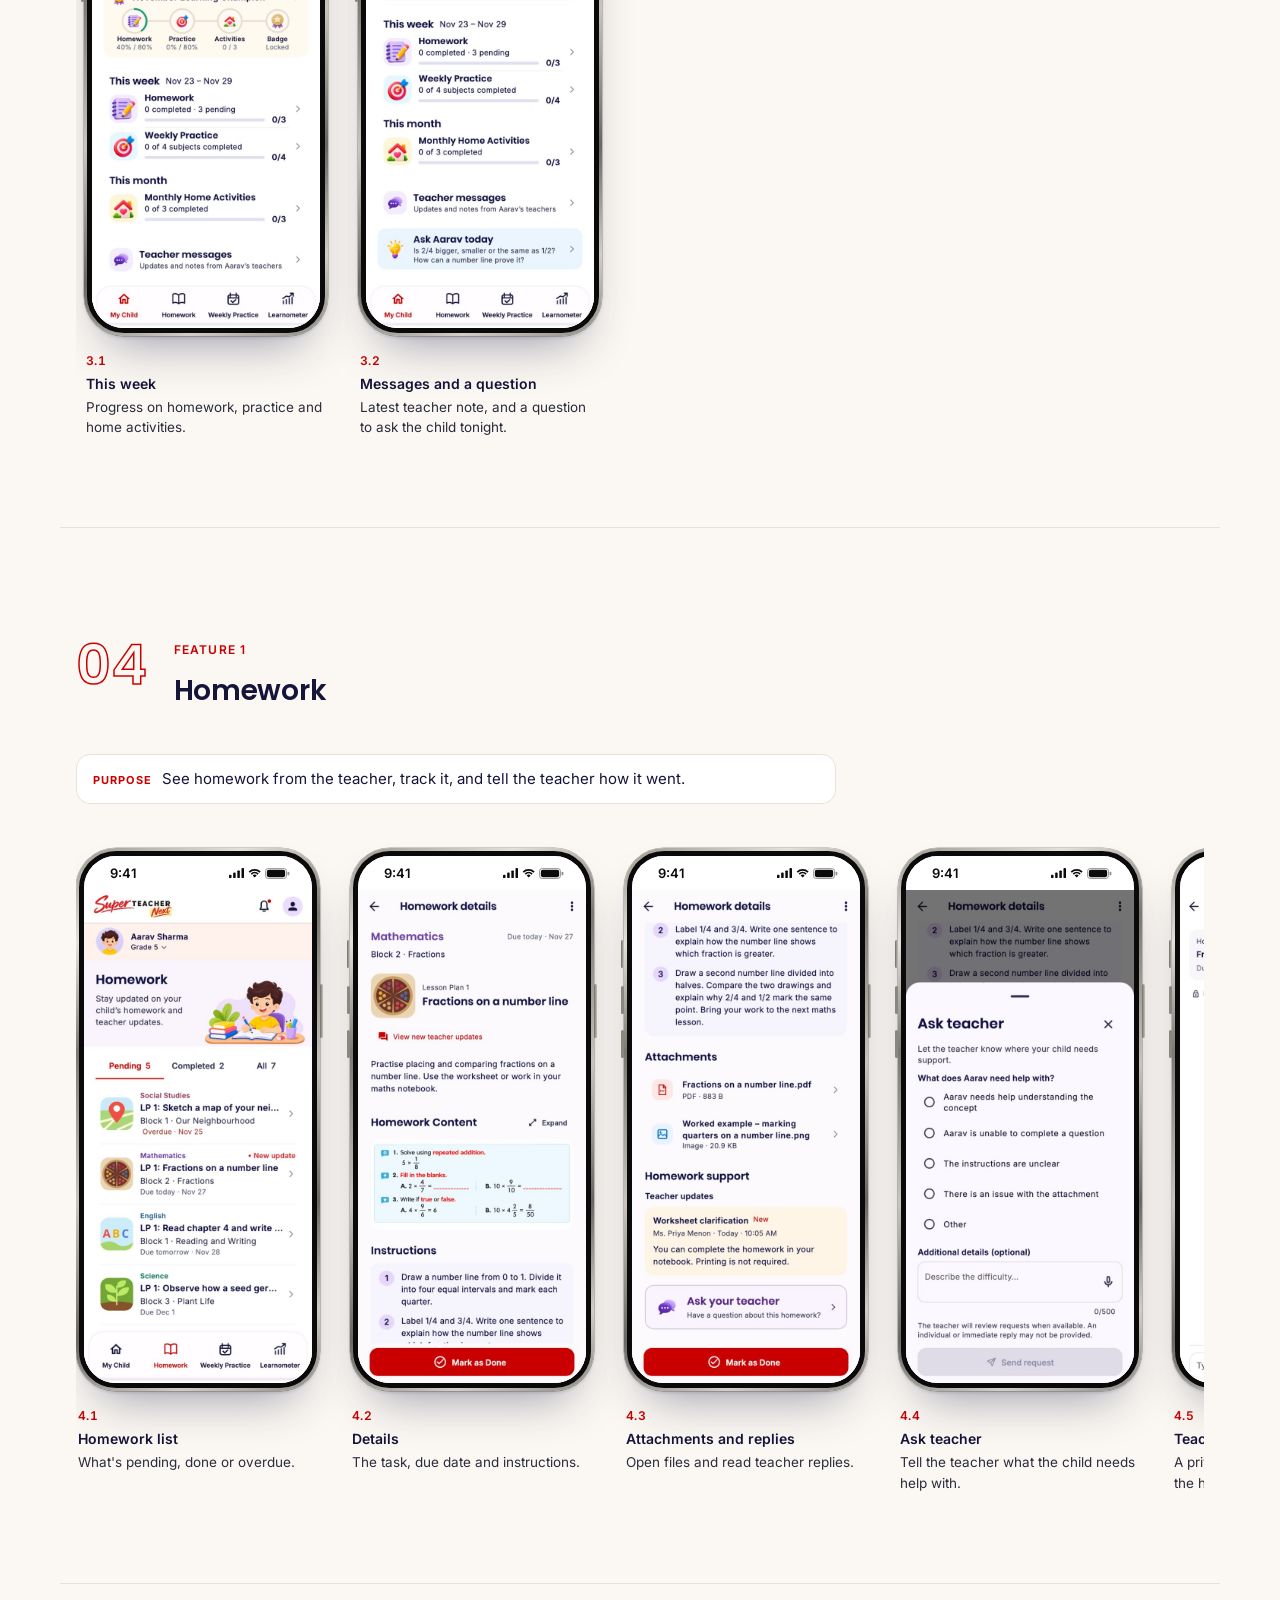
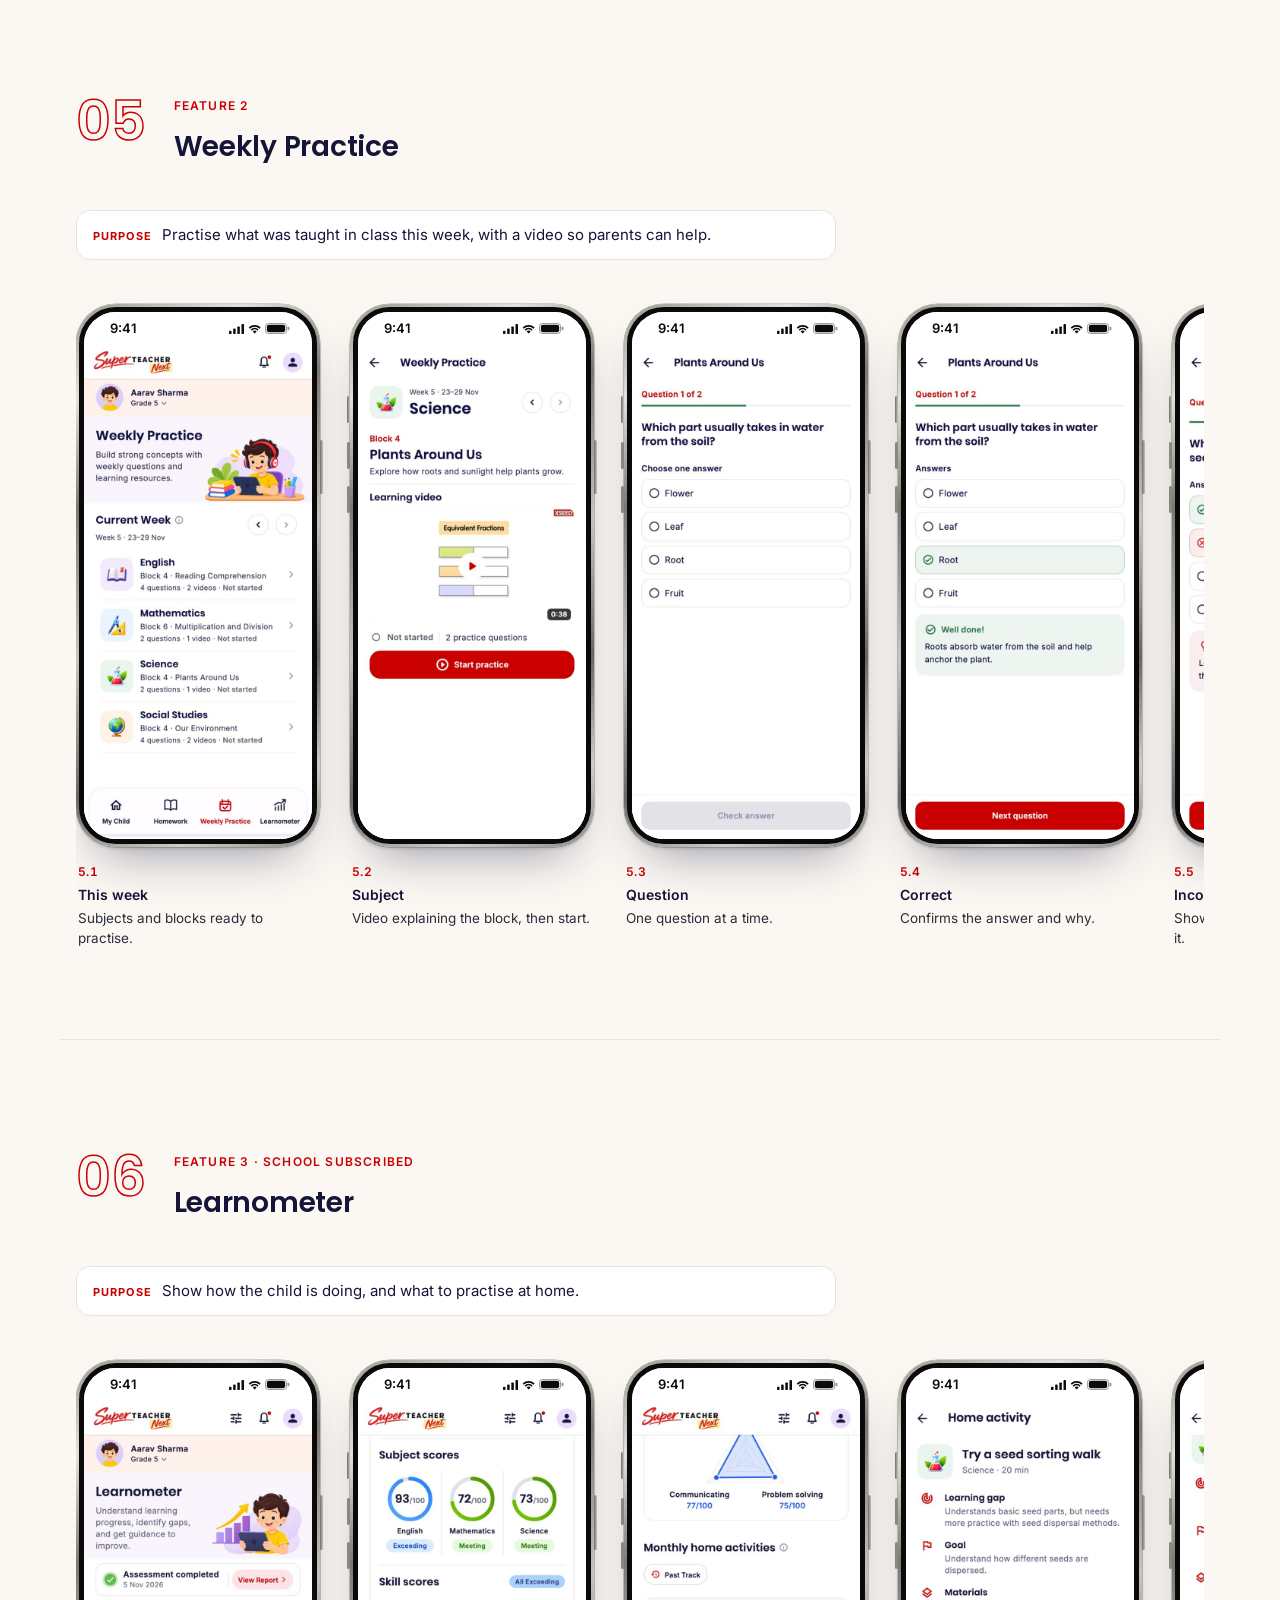
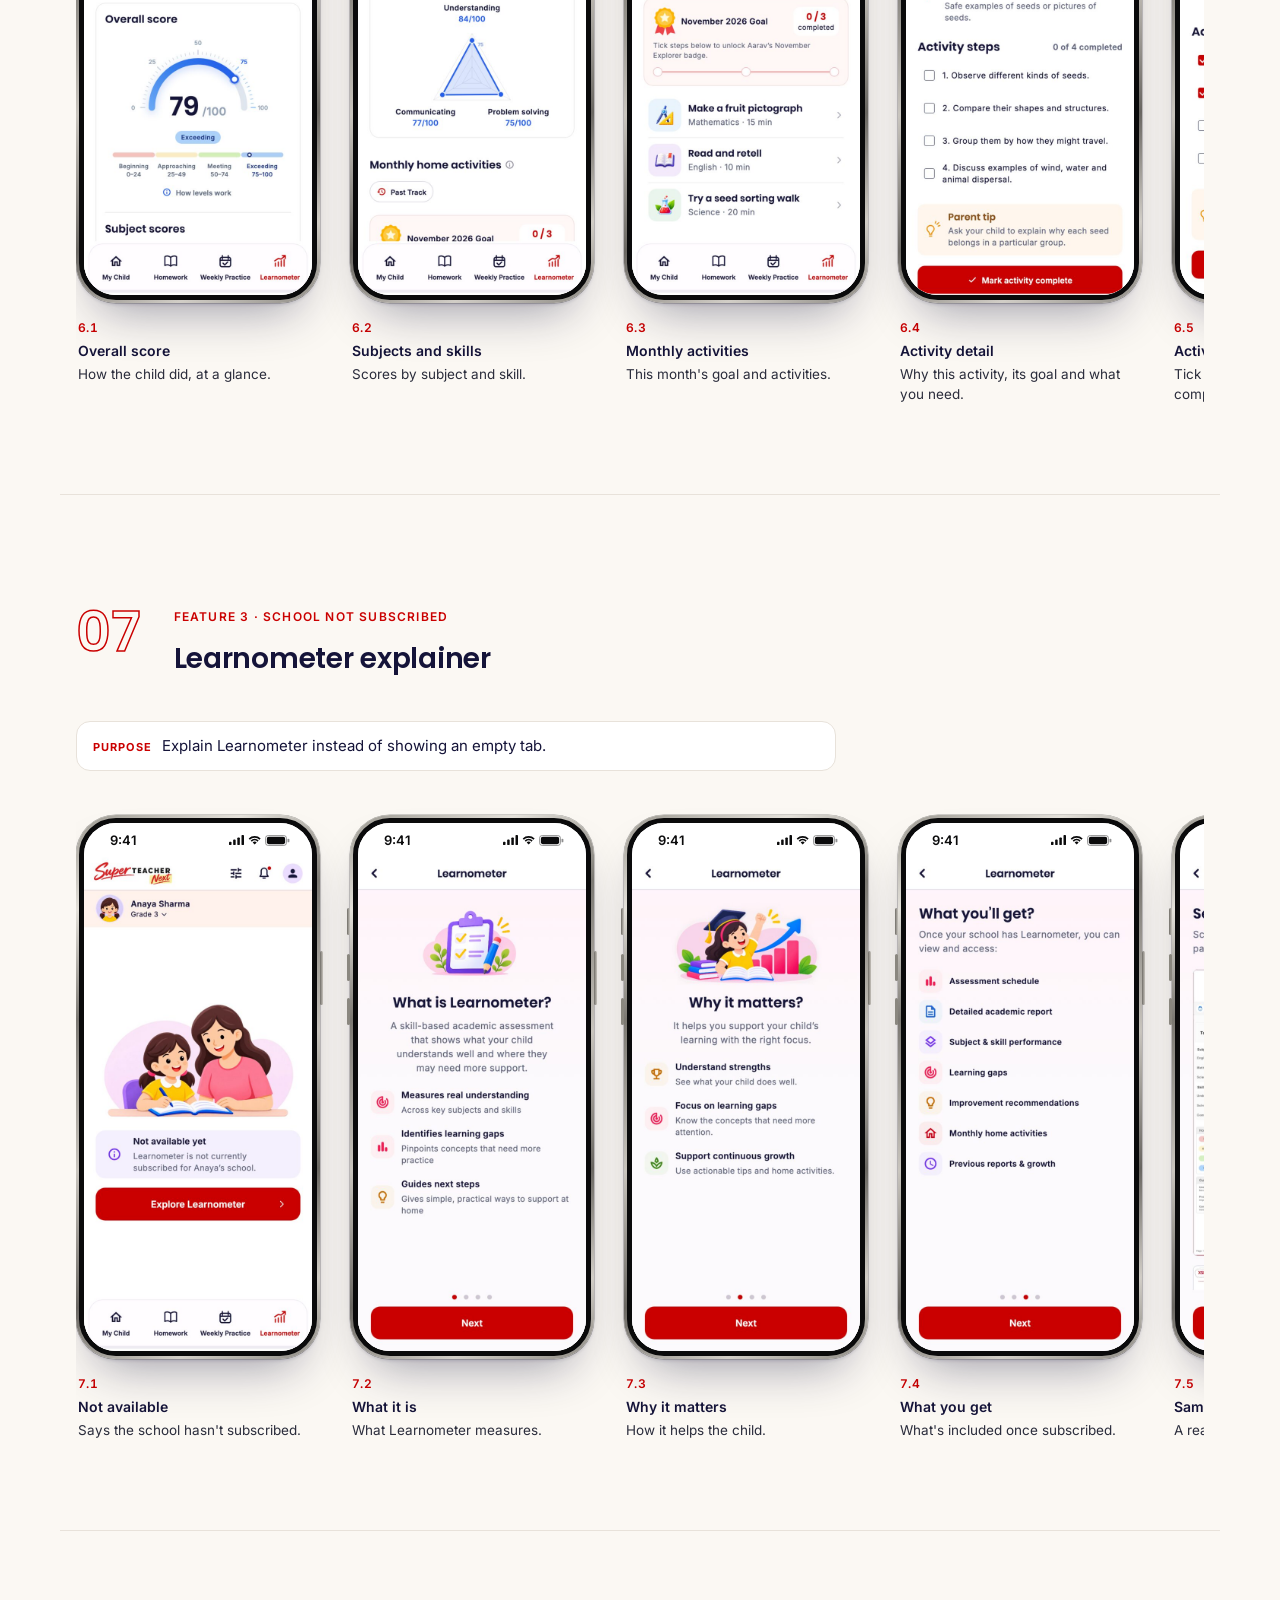
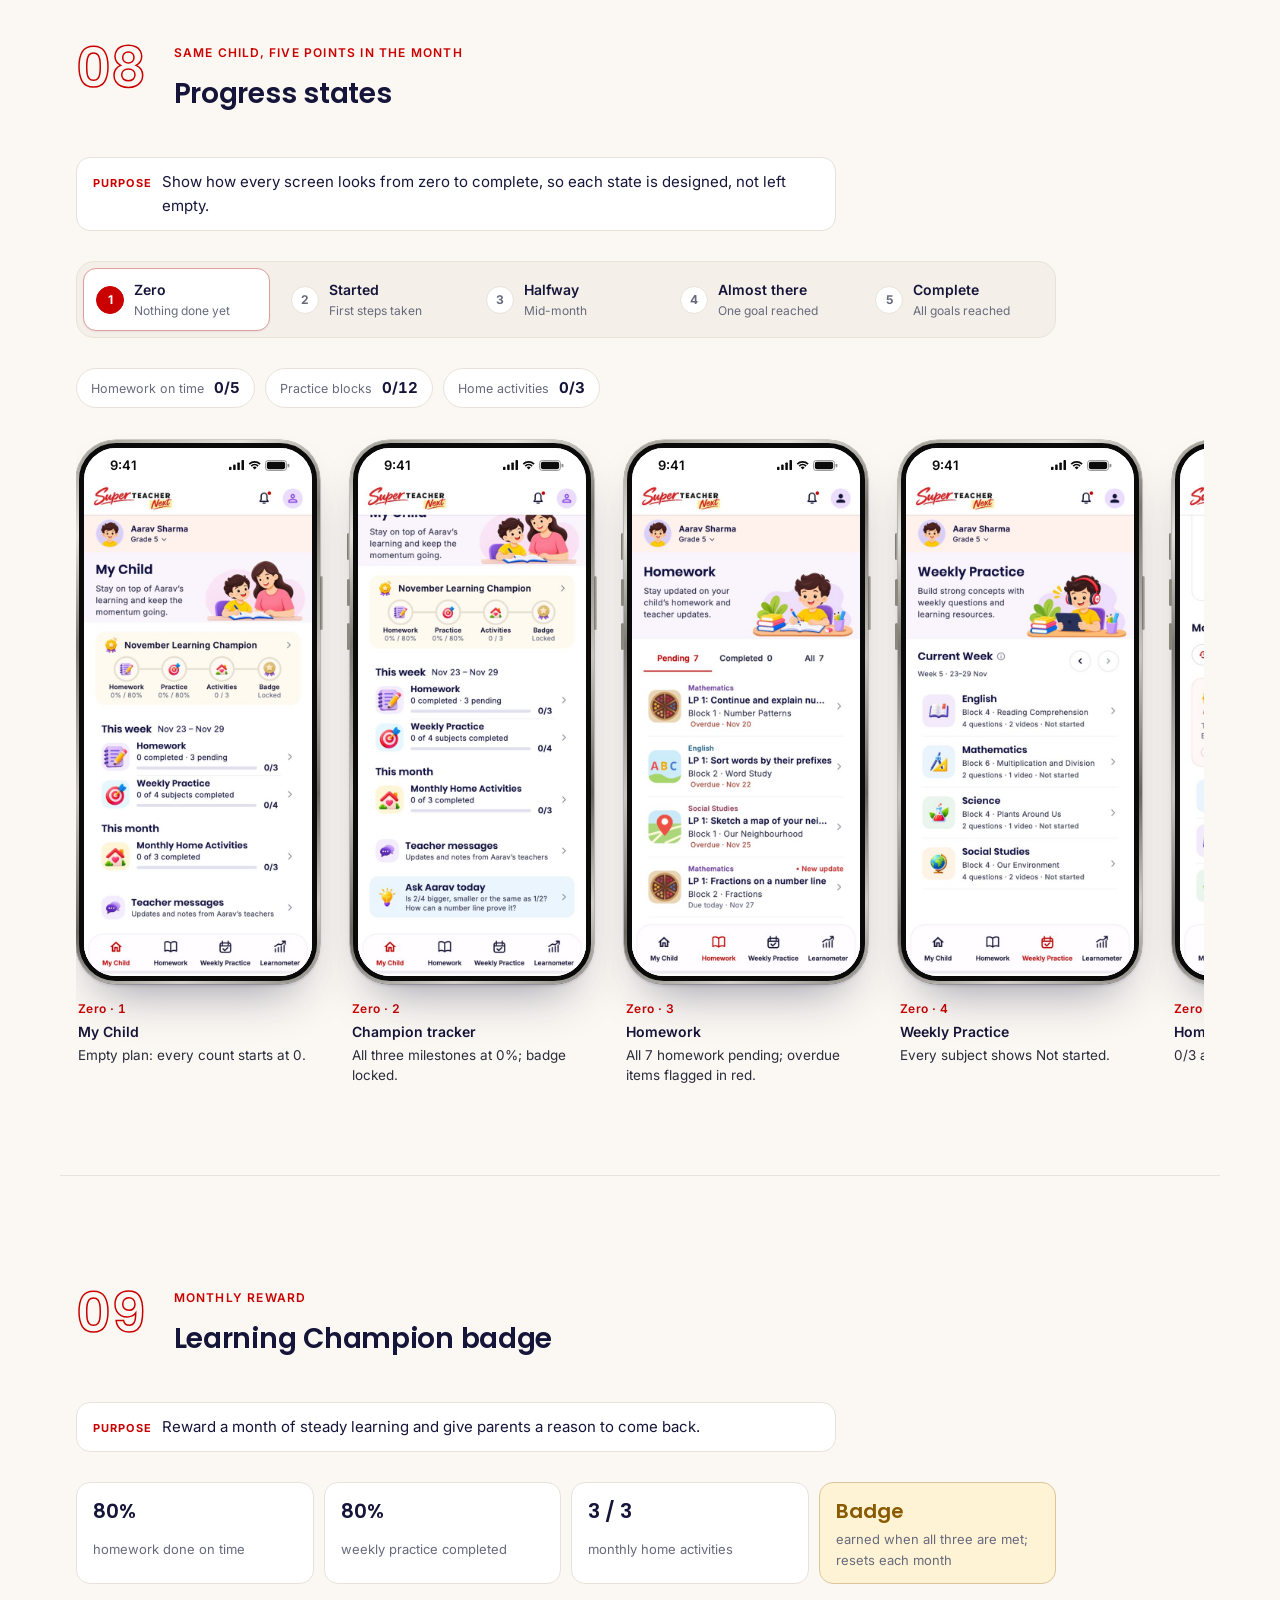
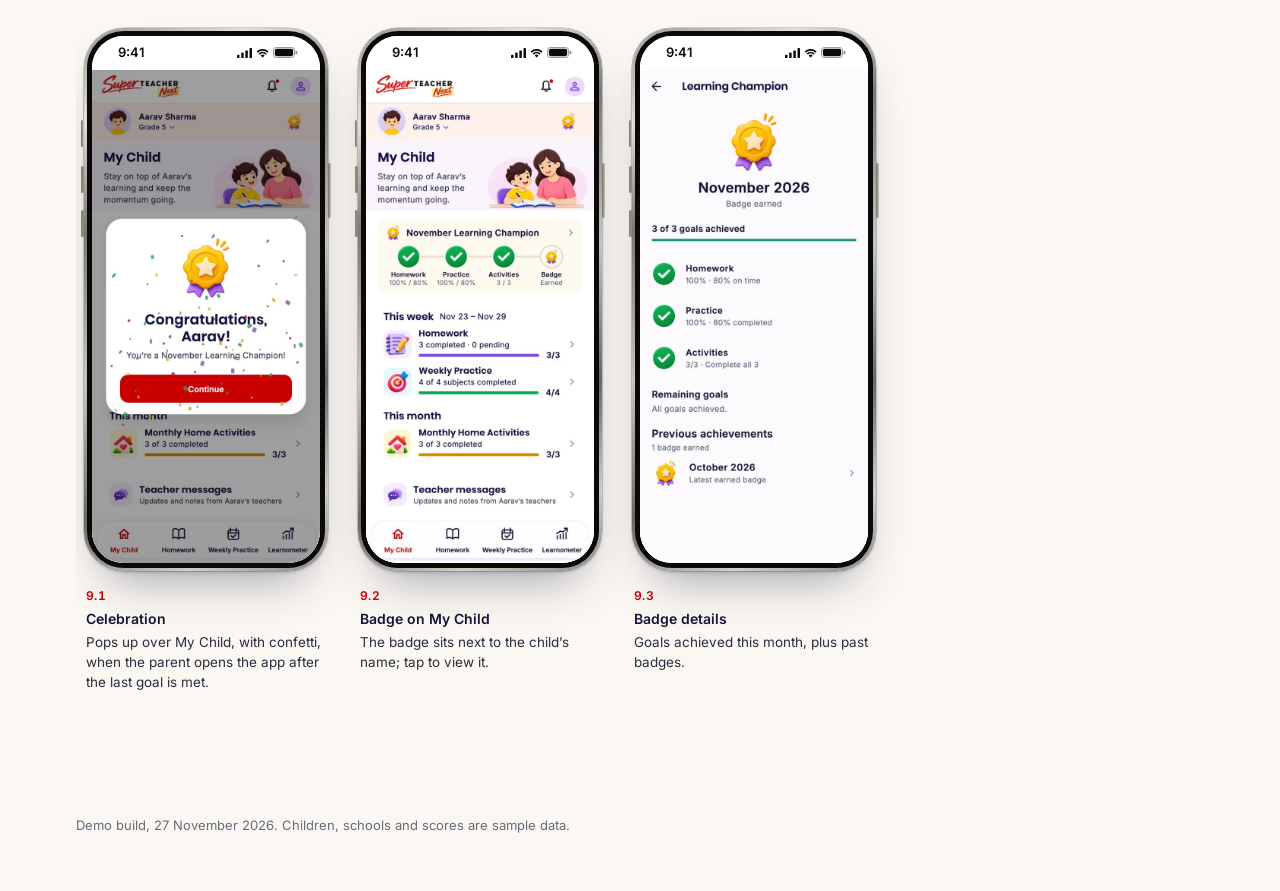
==== commit 4419d6f8: "Re-capture all 62 screens from the latest build Co-Authored-By: Claude Opus 5.5 <noreply@anthropic.c" ====
--- a/index.html
+++ b/index.html
@@ -309,6 +309,13 @@
   .lb[open] .lb-stage .phone { animation: lbIn .22s ease-out; }
   @keyframes lbIn { from { transform: scale(.97); opacity: .4; } to { transform: none; opacity: 1; } }
 }
+
+/* Tab jumps: land the section heading just below the sticky tab bar (~67px + 28px). */
+.stage { scroll-margin-top: calc(95px - 112px); }
+main > .stage:first-child { scroll-margin-top: calc(95px - 80px); }
+@media (max-width: 620px) {
+  .stage, main > .stage:first-child { scroll-margin-top: calc(87px - 72px); }
+}
 </style>
 
 <section class="hero">
@@ -402,8 +409,8 @@
       <figure><div class="phone"><div class="glass"><div class="sb" aria-hidden="true"><span class="sb-time">9:41</span><i class="island"></i><span class="sb-sys"><svg viewBox="0 0 18 12"><rect x="0" y="8" width="3" height="4" rx="1"/><rect x="5" y="5.5" width="3" height="6.5" rx="1"/><rect x="10" y="3" width="3" height="9" rx="1"/><rect x="15" y="0" width="3" height="12" rx="1"/></svg><svg viewBox="0 0 16 12"><path d="M8 11.5 5.6 9a3.4 3.4 0 0 1 4.8 0z"/><path d="M3.2 6.6a6.8 6.8 0 0 1 9.6 0l-1.4 1.4a4.8 4.8 0 0 0-6.8 0z"/><path d="M.8 4.2a10.2 10.2 0 0 1 14.4 0l-1.4 1.4a8.2 8.2 0 0 0-11.6 0z"/></svg><svg viewBox="0 0 27 12"><rect x=".5" y=".5" width="23" height="11" rx="3.2" fill="none" stroke="currentColor" opacity=".45"/><rect x="2" y="2" width="20" height="8" rx="2"/><rect x="24.6" y="4" width="2" height="4" rx="1" opacity=".45"/></svg></span></div><img src="img/04-1-homework-list.jpg" alt="Homework list with Pending, Completed and All" width="600" height="1298" loading="lazy"></div></div><figcaption><span class="step">4.1</span><b>Homework list</b><span class="why">What's pending, done or overdue.</span></figcaption></figure>
       <figure><div class="phone"><div class="glass"><div class="sb" aria-hidden="true"><span class="sb-time">9:41</span><i class="island"></i><span class="sb-sys"><svg viewBox="0 0 18 12"><rect x="0" y="8" width="3" height="4" rx="1"/><rect x="5" y="5.5" width="3" height="6.5" rx="1"/><rect x="10" y="3" width="3" height="9" rx="1"/><rect x="15" y="0" width="3" height="12" rx="1"/></svg><svg viewBox="0 0 16 12"><path d="M8 11.5 5.6 9a3.4 3.4 0 0 1 4.8 0z"/><path d="M3.2 6.6a6.8 6.8 0 0 1 9.6 0l-1.4 1.4a4.8 4.8 0 0 0-6.8 0z"/><path d="M.8 4.2a10.2 10.2 0 0 1 14.4 0l-1.4 1.4a8.2 8.2 0 0 0-11.6 0z"/></svg><svg viewBox="0 0 27 12"><rect x=".5" y=".5" width="23" height="11" rx="3.2" fill="none" stroke="currentColor" opacity=".45"/><rect x="2" y="2" width="20" height="8" rx="2"/><rect x="24.6" y="4" width="2" height="4" rx="1" opacity=".45"/></svg></span></div><img src="img/04-2-details.jpg" alt="Homework details with instructions" width="600" height="1298" loading="lazy"></div></div><figcaption><span class="step">4.2</span><b>Details</b><span class="why">The task, due date and instructions.</span></figcaption></figure>
       <figure><div class="phone"><div class="glass"><div class="sb" aria-hidden="true"><span class="sb-time">9:41</span><i class="island"></i><span class="sb-sys"><svg viewBox="0 0 18 12"><rect x="0" y="8" width="3" height="4" rx="1"/><rect x="5" y="5.5" width="3" height="6.5" rx="1"/><rect x="10" y="3" width="3" height="9" rx="1"/><rect x="15" y="0" width="3" height="12" rx="1"/></svg><svg viewBox="0 0 16 12"><path d="M8 11.5 5.6 9a3.4 3.4 0 0 1 4.8 0z"/><path d="M3.2 6.6a6.8 6.8 0 0 1 9.6 0l-1.4 1.4a4.8 4.8 0 0 0-6.8 0z"/><path d="M.8 4.2a10.2 10.2 0 0 1 14.4 0l-1.4 1.4a8.2 8.2 0 0 0-11.6 0z"/></svg><svg viewBox="0 0 27 12"><rect x=".5" y=".5" width="23" height="11" rx="3.2" fill="none" stroke="currentColor" opacity=".45"/><rect x="2" y="2" width="20" height="8" rx="2"/><rect x="24.6" y="4" width="2" height="4" rx="1" opacity=".45"/></svg></span></div><img src="img/04-3-attachments.jpg" alt="Attachments and teacher messages" width="600" height="1298" loading="lazy"></div></div><figcaption><span class="step">4.3</span><b>Attachments and replies</b><span class="why">Open files and read teacher replies.</span></figcaption></figure>
-      <figure><div class="phone"><div class="glass"><div class="sb" aria-hidden="true"><span class="sb-time">9:41</span><i class="island"></i><span class="sb-sys"><svg viewBox="0 0 18 12"><rect x="0" y="8" width="3" height="4" rx="1"/><rect x="5" y="5.5" width="3" height="6.5" rx="1"/><rect x="10" y="3" width="3" height="9" rx="1"/><rect x="15" y="0" width="3" height="12" rx="1"/></svg><svg viewBox="0 0 16 12"><path d="M8 11.5 5.6 9a3.4 3.4 0 0 1 4.8 0z"/><path d="M3.2 6.6a6.8 6.8 0 0 1 9.6 0l-1.4 1.4a4.8 4.8 0 0 0-6.8 0z"/><path d="M.8 4.2a10.2 10.2 0 0 1 14.4 0l-1.4 1.4a8.2 8.2 0 0 0-11.6 0z"/></svg><svg viewBox="0 0 27 12"><rect x=".5" y=".5" width="23" height="11" rx="3.2" fill="none" stroke="currentColor" opacity=".45"/><rect x="2" y="2" width="20" height="8" rx="2"/><rect x="24.6" y="4" width="2" height="4" rx="1" opacity=".45"/></svg></span></div><img src="img/04-4-ask-teacher.jpg" alt="Ask teacher conversation" width="600" height="1298" loading="lazy"></div></div><figcaption><span class="step">4.4</span><b>Ask teacher</b><span class="why">Message the teacher about this homework.</span></figcaption></figure>
-      <figure><div class="phone"><div class="glass"><div class="sb" aria-hidden="true"><span class="sb-time">9:41</span><i class="island"></i><span class="sb-sys"><svg viewBox="0 0 18 12"><rect x="0" y="8" width="3" height="4" rx="1"/><rect x="5" y="5.5" width="3" height="6.5" rx="1"/><rect x="10" y="3" width="3" height="9" rx="1"/><rect x="15" y="0" width="3" height="12" rx="1"/></svg><svg viewBox="0 0 16 12"><path d="M8 11.5 5.6 9a3.4 3.4 0 0 1 4.8 0z"/><path d="M3.2 6.6a6.8 6.8 0 0 1 9.6 0l-1.4 1.4a4.8 4.8 0 0 0-6.8 0z"/><path d="M.8 4.2a10.2 10.2 0 0 1 14.4 0l-1.4 1.4a8.2 8.2 0 0 0-11.6 0z"/></svg><svg viewBox="0 0 27 12"><rect x=".5" y=".5" width="23" height="11" rx="3.2" fill="none" stroke="currentColor" opacity=".45"/><rect x="2" y="2" width="20" height="8" rx="2"/><rect x="24.6" y="4" width="2" height="4" rx="1" opacity=".45"/></svg></span></div><img src="img/04-5-help-request.jpg" alt="Help request form with reasons and optional details" width="600" height="1298" loading="lazy"></div></div><figcaption><span class="step">4.5</span><b>Help request</b><span class="why">Tell the teacher what the child is stuck on.</span></figcaption></figure>
+      <figure><div class="phone"><div class="glass"><div class="sb" aria-hidden="true"><span class="sb-time">9:41</span><i class="island"></i><span class="sb-sys"><svg viewBox="0 0 18 12"><rect x="0" y="8" width="3" height="4" rx="1"/><rect x="5" y="5.5" width="3" height="6.5" rx="1"/><rect x="10" y="3" width="3" height="9" rx="1"/><rect x="15" y="0" width="3" height="12" rx="1"/></svg><svg viewBox="0 0 16 12"><path d="M8 11.5 5.6 9a3.4 3.4 0 0 1 4.8 0z"/><path d="M3.2 6.6a6.8 6.8 0 0 1 9.6 0l-1.4 1.4a4.8 4.8 0 0 0-6.8 0z"/><path d="M.8 4.2a10.2 10.2 0 0 1 14.4 0l-1.4 1.4a8.2 8.2 0 0 0-11.6 0z"/></svg><svg viewBox="0 0 27 12"><rect x=".5" y=".5" width="23" height="11" rx="3.2" fill="none" stroke="currentColor" opacity=".45"/><rect x="2" y="2" width="20" height="8" rx="2"/><rect x="24.6" y="4" width="2" height="4" rx="1" opacity=".45"/></svg></span></div><img src="img/04-4-ask-teacher.jpg" alt="Ask teacher form with help reasons and optional details" width="600" height="1298" loading="lazy"></div></div><figcaption><span class="step">4.4</span><b>Ask teacher</b><span class="why">Tell the teacher what the child needs help with.</span></figcaption></figure>
+      <figure><div class="phone"><div class="glass"><div class="sb" aria-hidden="true"><span class="sb-time">9:41</span><i class="island"></i><span class="sb-sys"><svg viewBox="0 0 18 12"><rect x="0" y="8" width="3" height="4" rx="1"/><rect x="5" y="5.5" width="3" height="6.5" rx="1"/><rect x="10" y="3" width="3" height="9" rx="1"/><rect x="15" y="0" width="3" height="12" rx="1"/></svg><svg viewBox="0 0 16 12"><path d="M8 11.5 5.6 9a3.4 3.4 0 0 1 4.8 0z"/><path d="M3.2 6.6a6.8 6.8 0 0 1 9.6 0l-1.4 1.4a4.8 4.8 0 0 0-6.8 0z"/><path d="M.8 4.2a10.2 10.2 0 0 1 14.4 0l-1.4 1.4a8.2 8.2 0 0 0-11.6 0z"/></svg><svg viewBox="0 0 27 12"><rect x=".5" y=".5" width="23" height="11" rx="3.2" fill="none" stroke="currentColor" opacity=".45"/><rect x="2" y="2" width="20" height="8" rx="2"/><rect x="24.6" y="4" width="2" height="4" rx="1" opacity=".45"/></svg></span></div><img src="img/04-5-conversation.jpg" alt="Private conversation with the maths teacher about a help request" width="600" height="1298" loading="lazy"></div></div><figcaption><span class="step">4.5</span><b>Teacher conversation</b><span class="why">A private chat with the teacher about the help request.</span></figcaption></figure>
       <figure><div class="phone"><div class="glass"><div class="sb" aria-hidden="true"><span class="sb-time">9:41</span><i class="island"></i><span class="sb-sys"><svg viewBox="0 0 18 12"><rect x="0" y="8" width="3" height="4" rx="1"/><rect x="5" y="5.5" width="3" height="6.5" rx="1"/><rect x="10" y="3" width="3" height="9" rx="1"/><rect x="15" y="0" width="3" height="12" rx="1"/></svg><svg viewBox="0 0 16 12"><path d="M8 11.5 5.6 9a3.4 3.4 0 0 1 4.8 0z"/><path d="M3.2 6.6a6.8 6.8 0 0 1 9.6 0l-1.4 1.4a4.8 4.8 0 0 0-6.8 0z"/><path d="M.8 4.2a10.2 10.2 0 0 1 14.4 0l-1.4 1.4a8.2 8.2 0 0 0-11.6 0z"/></svg><svg viewBox="0 0 27 12"><rect x=".5" y=".5" width="23" height="11" rx="3.2" fill="none" stroke="currentColor" opacity=".45"/><rect x="2" y="2" width="20" height="8" rx="2"/><rect x="24.6" y="4" width="2" height="4" rx="1" opacity=".45"/></svg></span></div><img src="img/04-6-mark-done.jpg" alt="Homework update form" width="600" height="1298" loading="lazy"></div></div><figcaption><span class="step">4.6</span><b>Mark as done</b><span class="why">Record how the child finished, with an optional note.</span></figcaption></figure>
       <figure><div class="phone"><div class="glass"><div class="sb" aria-hidden="true"><span class="sb-time">9:41</span><i class="island"></i><span class="sb-sys"><svg viewBox="0 0 18 12"><rect x="0" y="8" width="3" height="4" rx="1"/><rect x="5" y="5.5" width="3" height="6.5" rx="1"/><rect x="10" y="3" width="3" height="9" rx="1"/><rect x="15" y="0" width="3" height="12" rx="1"/></svg><svg viewBox="0 0 16 12"><path d="M8 11.5 5.6 9a3.4 3.4 0 0 1 4.8 0z"/><path d="M3.2 6.6a6.8 6.8 0 0 1 9.6 0l-1.4 1.4a4.8 4.8 0 0 0-6.8 0z"/><path d="M.8 4.2a10.2 10.2 0 0 1 14.4 0l-1.4 1.4a8.2 8.2 0 0 0-11.6 0z"/></svg><svg viewBox="0 0 27 12"><rect x=".5" y=".5" width="23" height="11" rx="3.2" fill="none" stroke="currentColor" opacity=".45"/><rect x="2" y="2" width="20" height="8" rx="2"/><rect x="24.6" y="4" width="2" height="4" rx="1" opacity=".45"/></svg></span></div><img src="img/04-7-done.jpg" alt="Homework marked as done" width="600" height="1298" loading="lazy"></div></div><figcaption><span class="step">4.7</span><b>Done</b><span class="why">Confirms it's saved and moved to Completed.</span></figcaption></figure>
     </div>
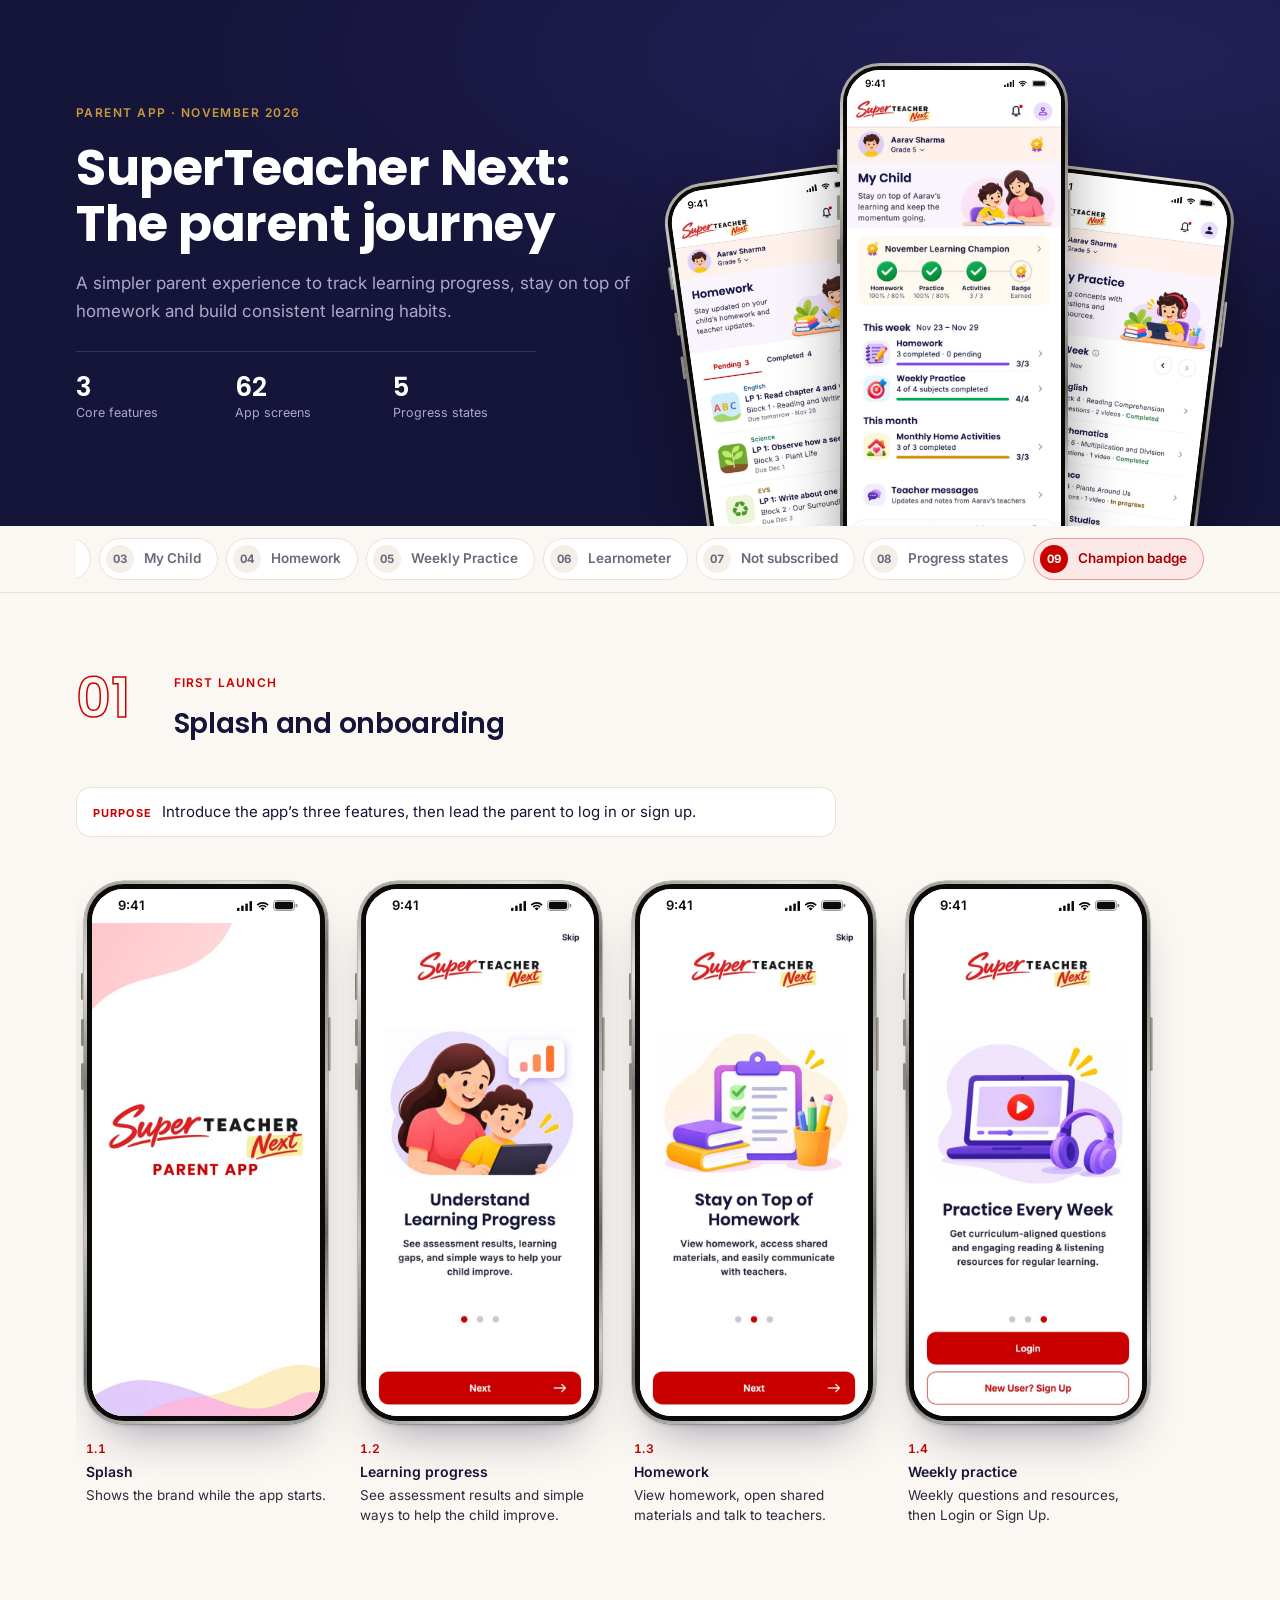
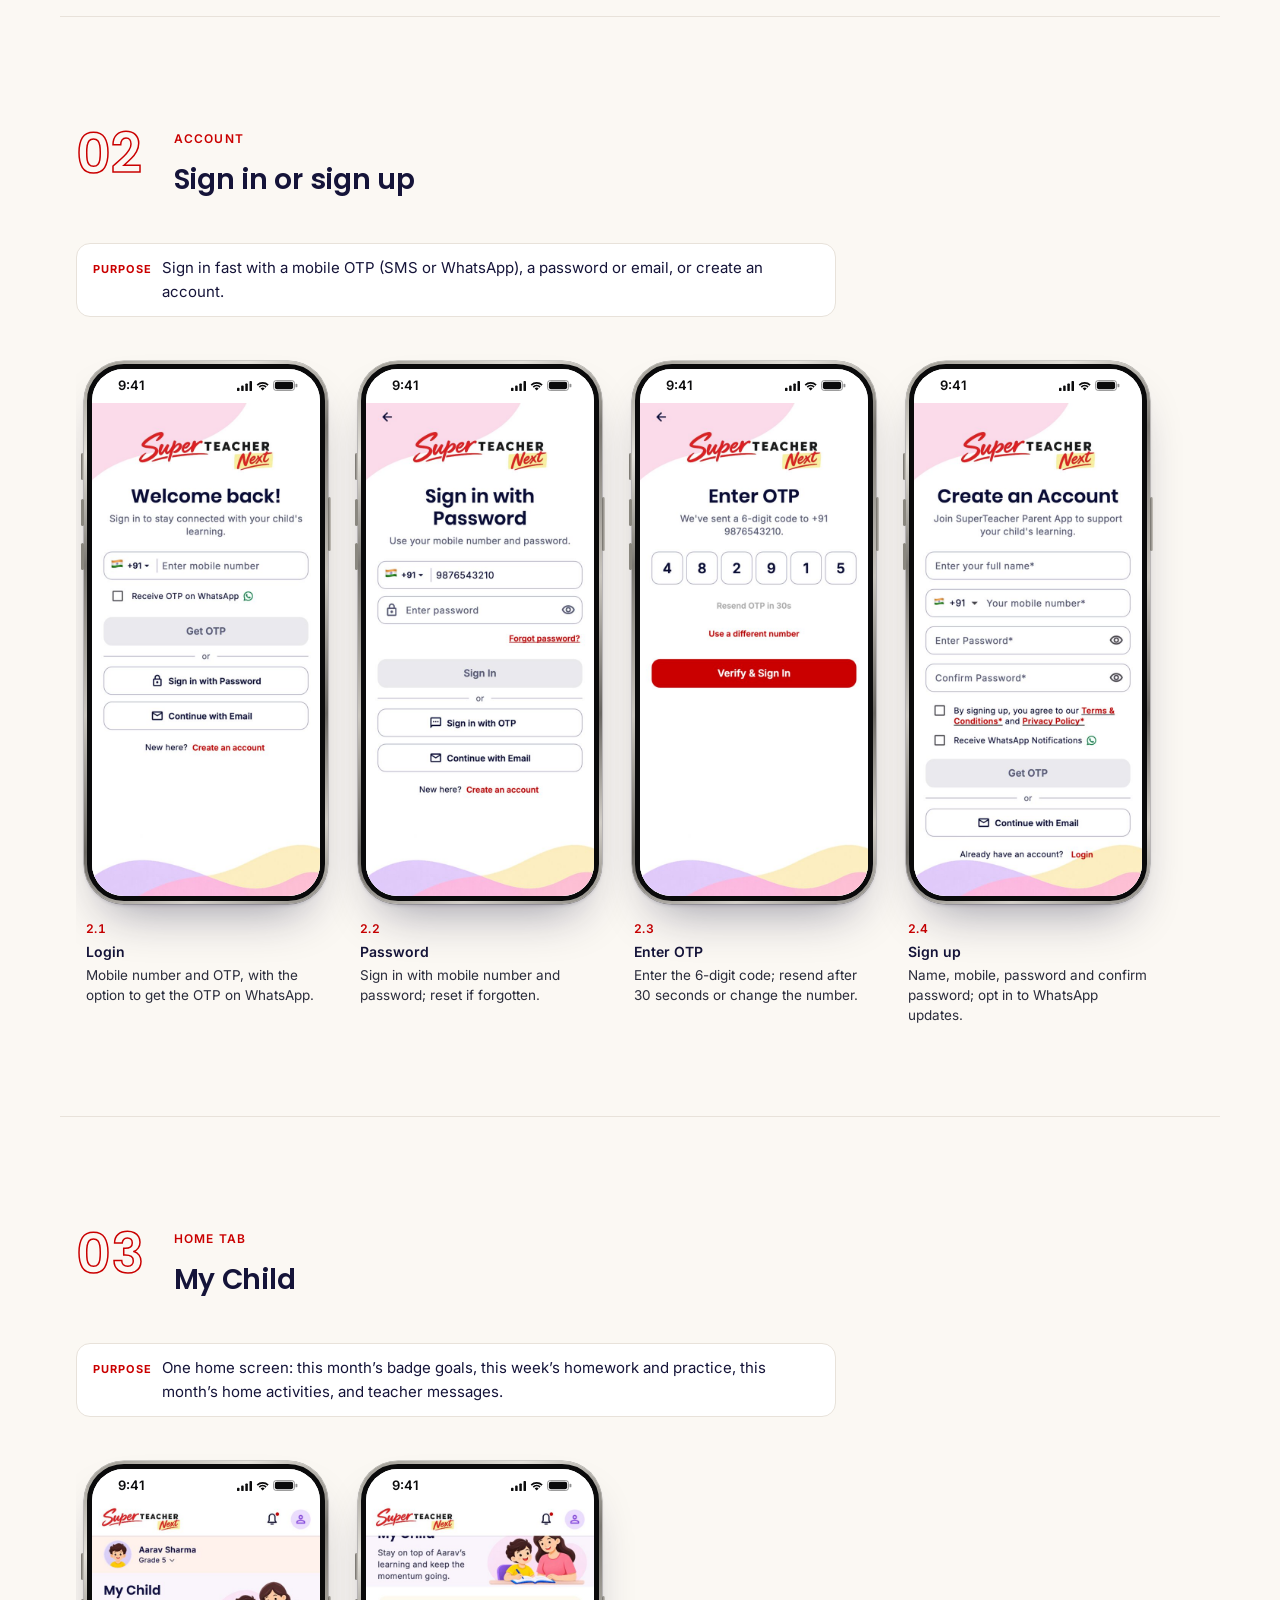
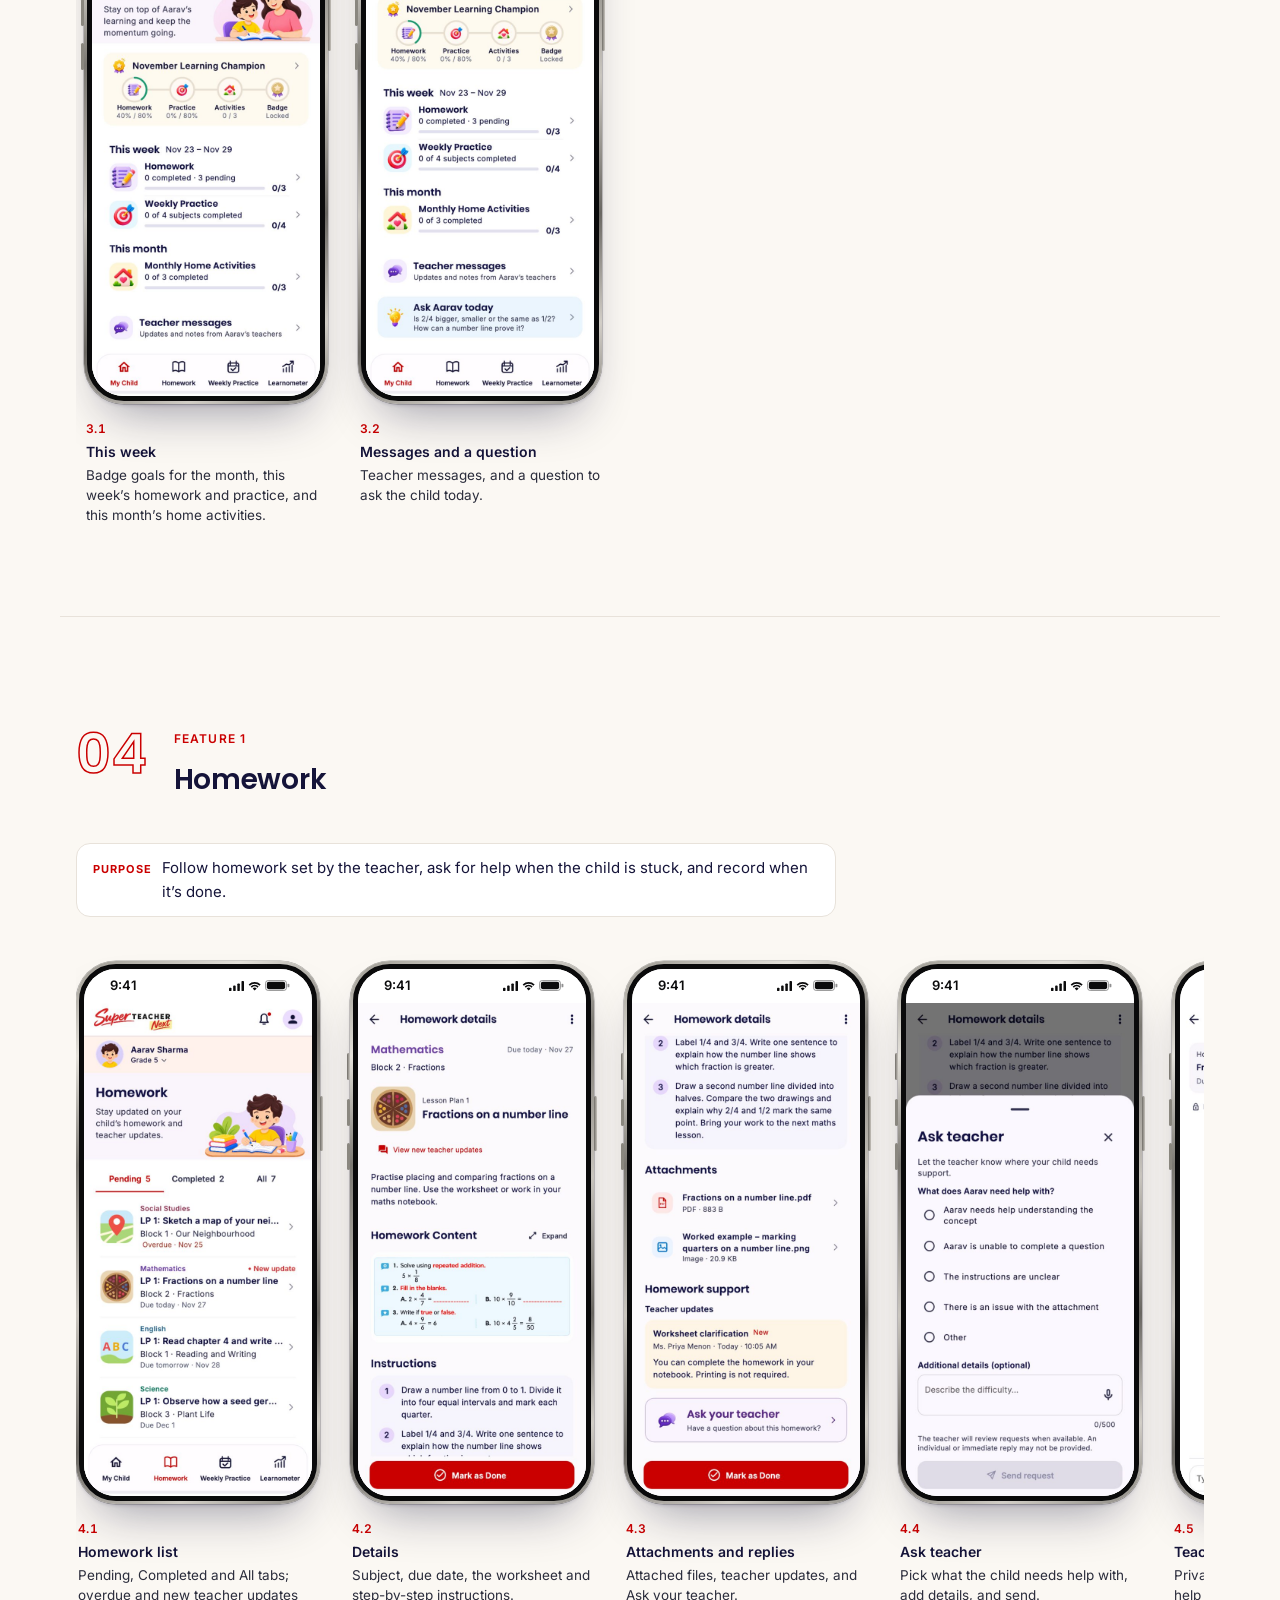
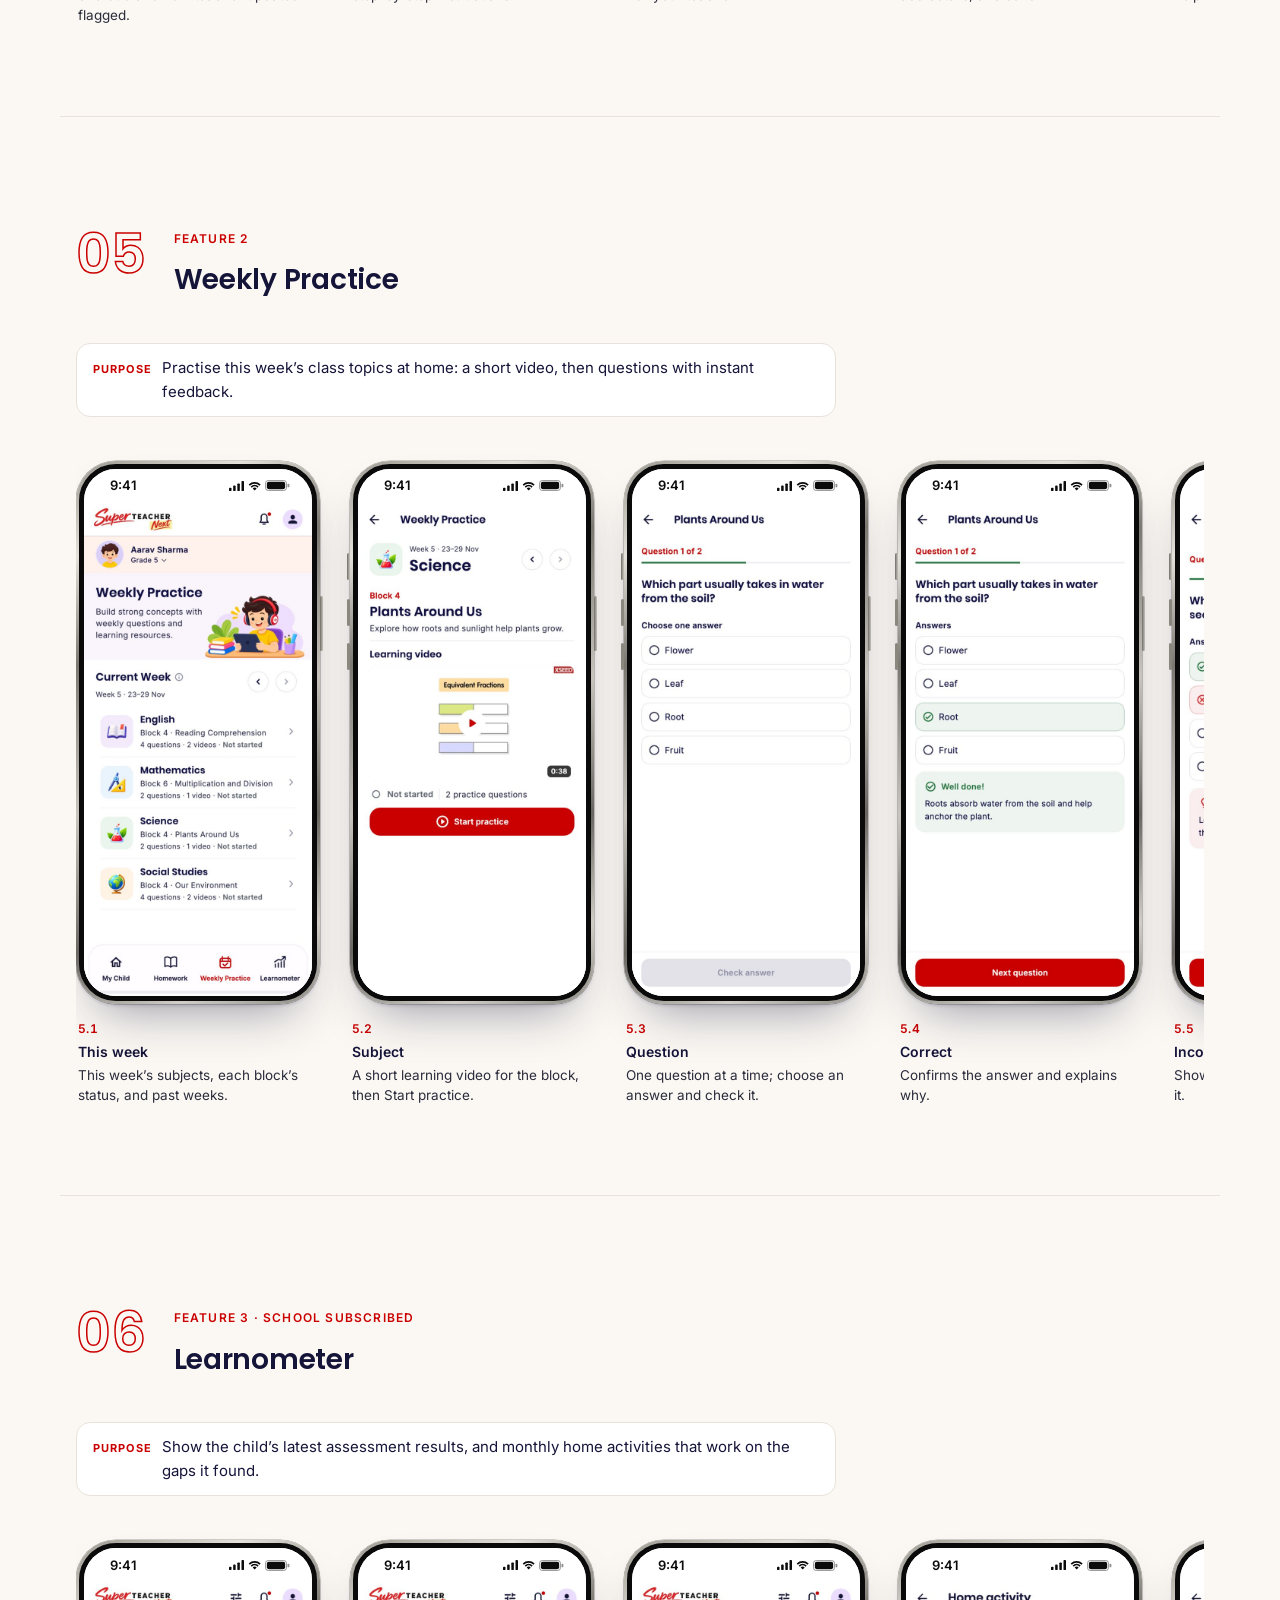
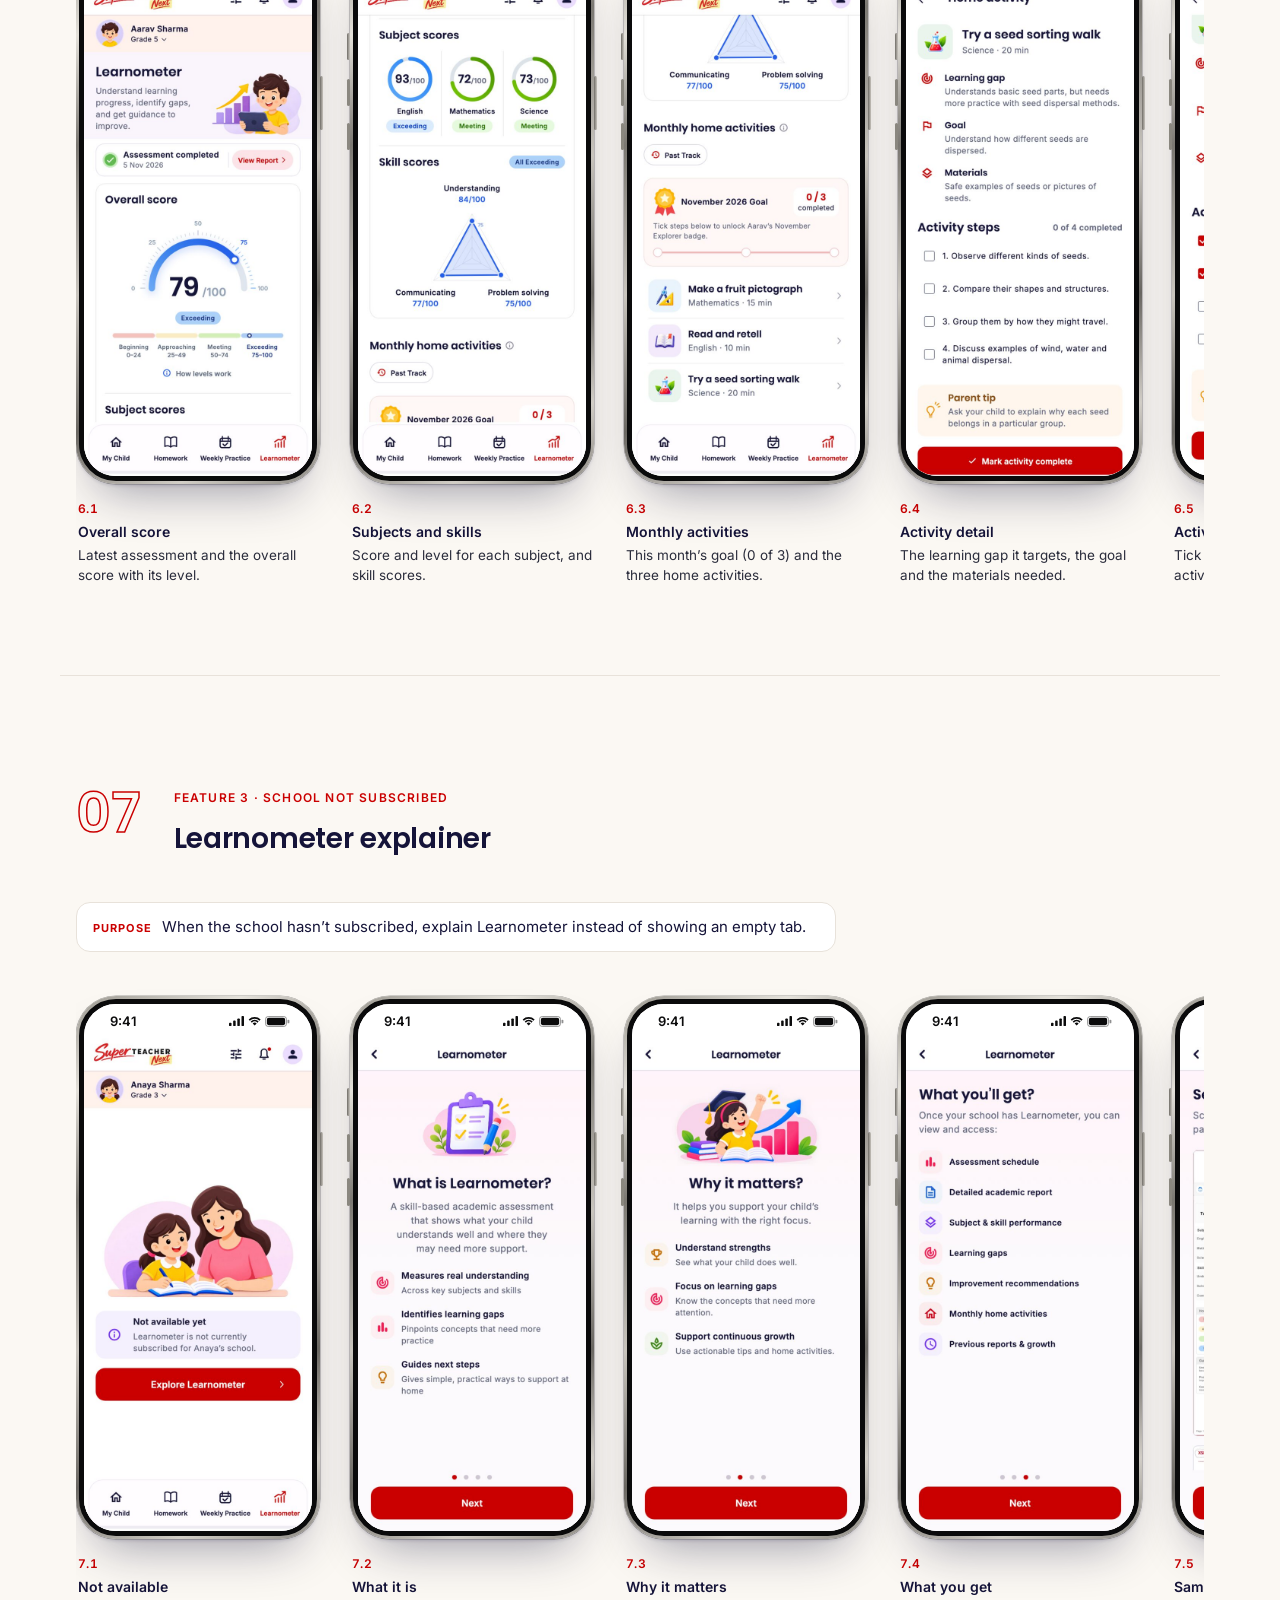
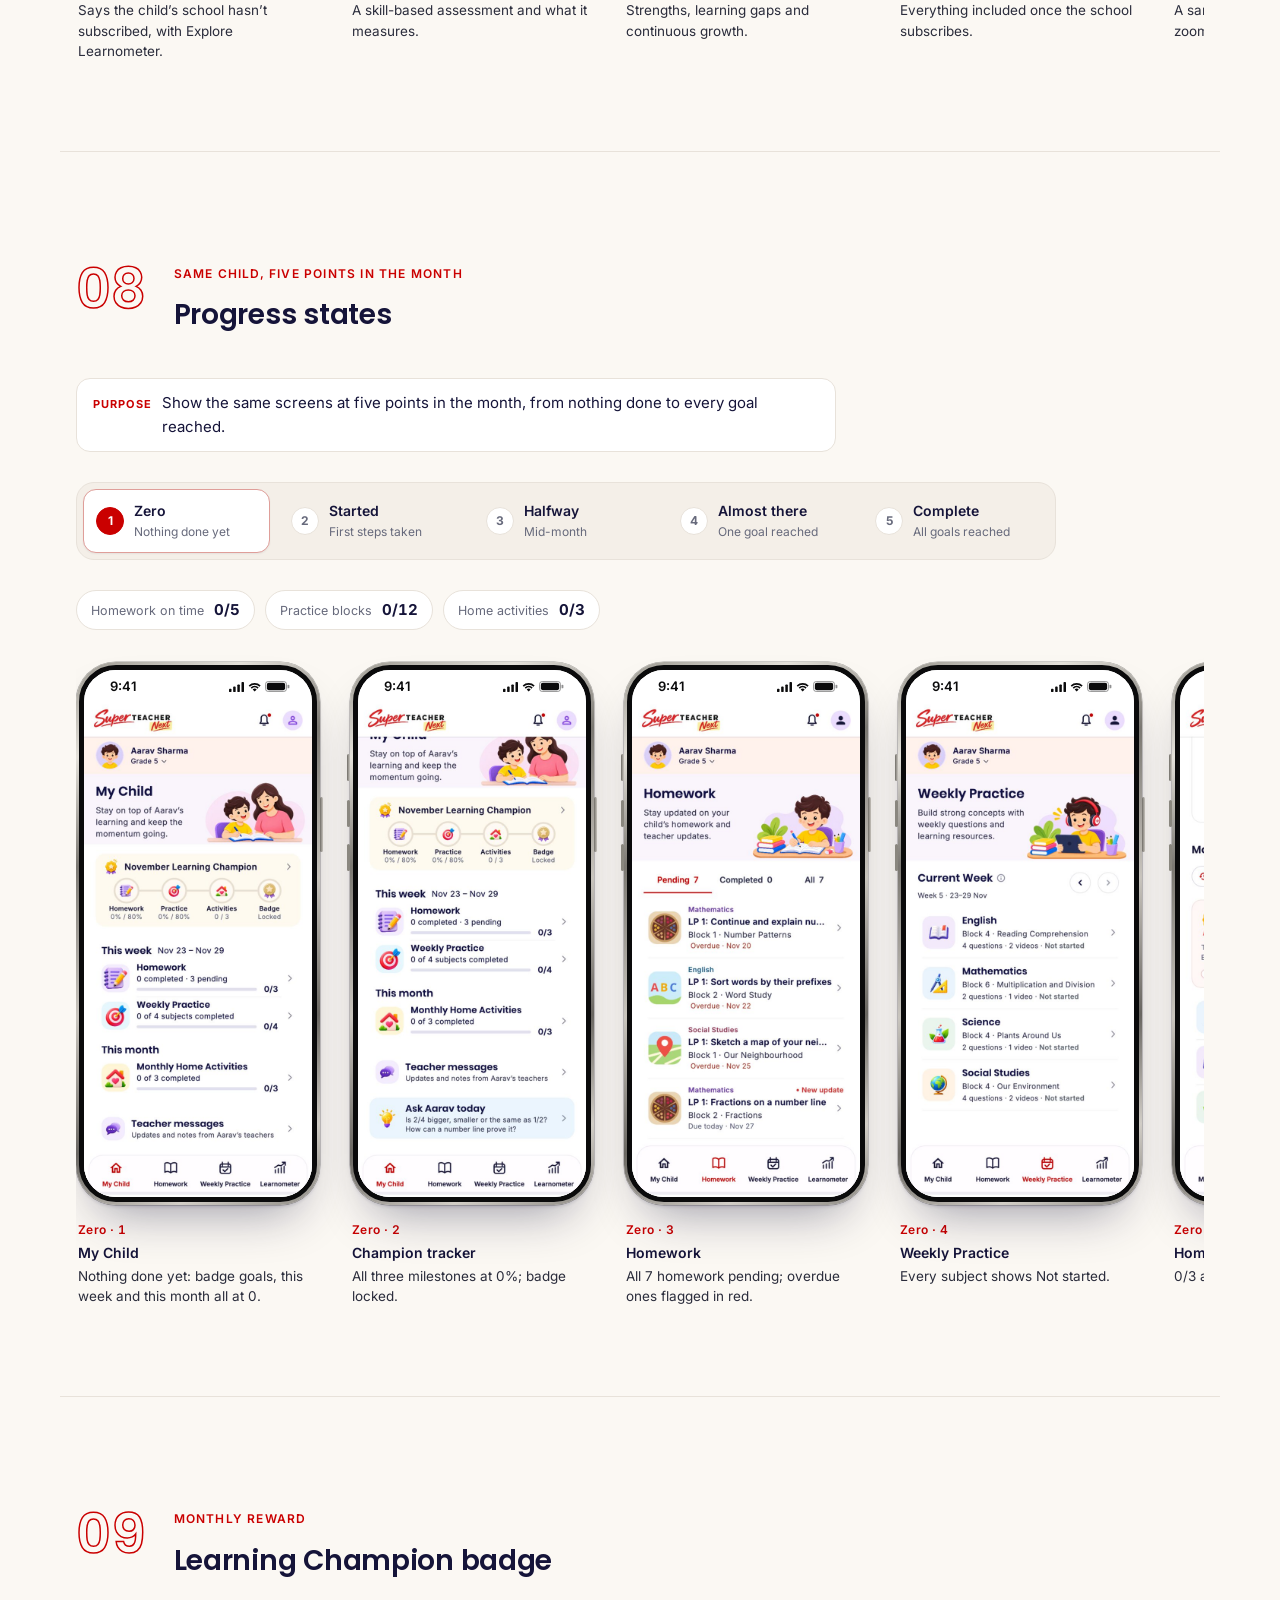
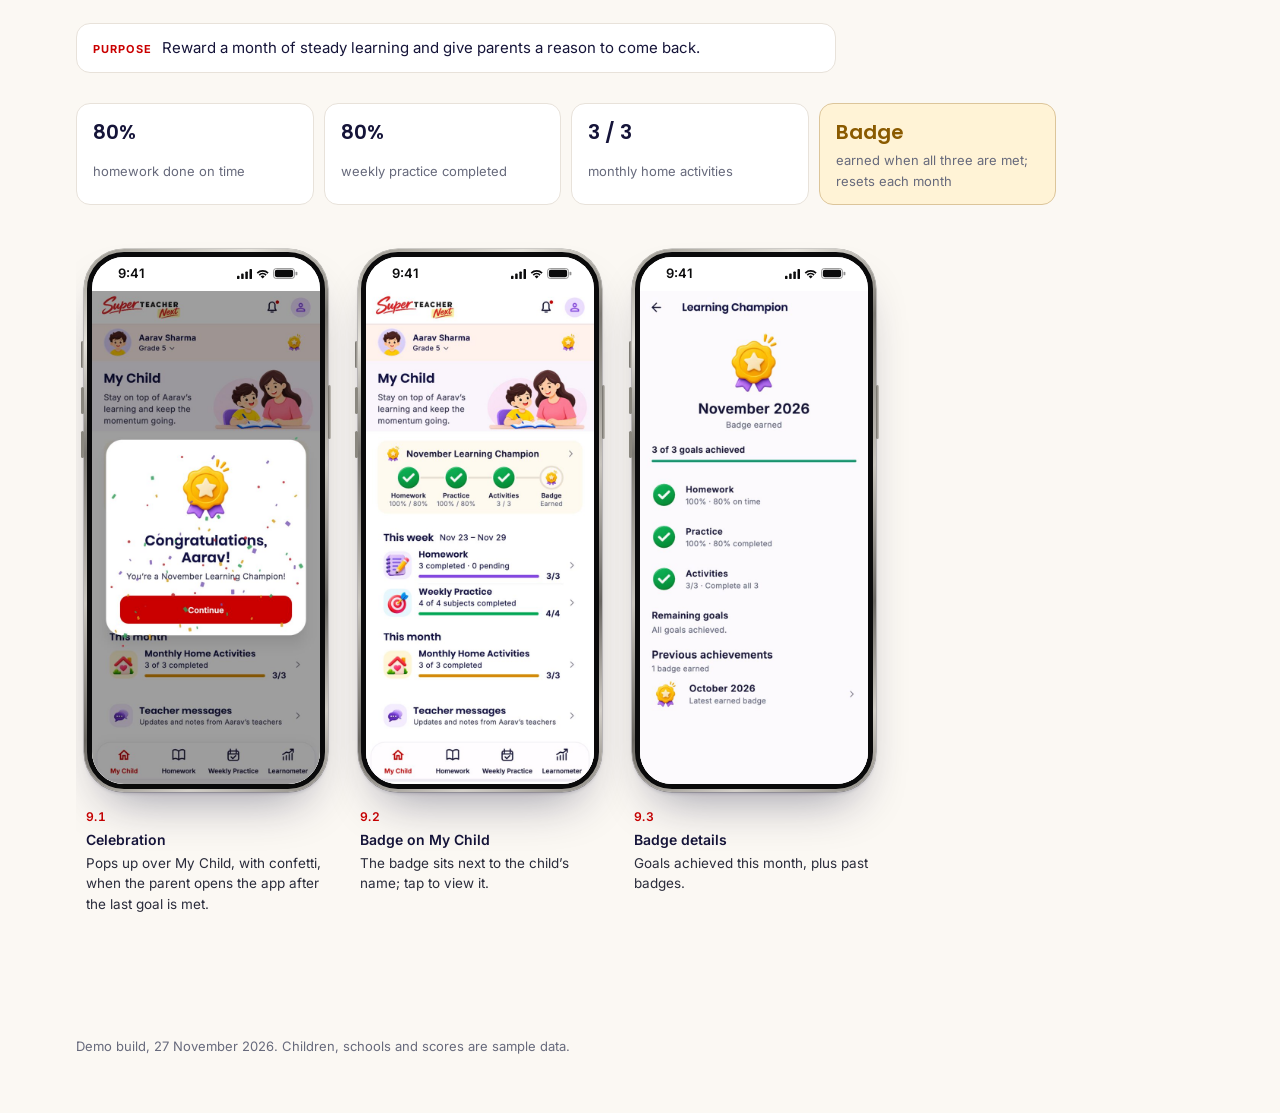
==== commit 889dce7e: "Make every purpose and caption match its screen Co-Authored-By: Claude Opus 5.5 <noreply@anthropic.c" ====
--- a/index.html
+++ b/index.html
@@ -361,12 +361,12 @@
       <span class="stage-kicker">First launch</span>
       <h2>Splash and onboarding</h2>
     </div>
-    <p class="purpose"><b>Purpose</b>Introduce the app and its three features before sign-in.</p>
+    <p class="purpose"><b>Purpose</b>Introduce the app’s three features, then lead the parent to log in or sign up.</p>
     <div class="strip">
       <figure><div class="phone"><div class="glass"><div class="sb" aria-hidden="true"><span class="sb-time">9:41</span><i class="island"></i><span class="sb-sys"><svg viewBox="0 0 18 12"><rect x="0" y="8" width="3" height="4" rx="1"/><rect x="5" y="5.5" width="3" height="6.5" rx="1"/><rect x="10" y="3" width="3" height="9" rx="1"/><rect x="15" y="0" width="3" height="12" rx="1"/></svg><svg viewBox="0 0 16 12"><path d="M8 11.5 5.6 9a3.4 3.4 0 0 1 4.8 0z"/><path d="M3.2 6.6a6.8 6.8 0 0 1 9.6 0l-1.4 1.4a4.8 4.8 0 0 0-6.8 0z"/><path d="M.8 4.2a10.2 10.2 0 0 1 14.4 0l-1.4 1.4a8.2 8.2 0 0 0-11.6 0z"/></svg><svg viewBox="0 0 27 12"><rect x=".5" y=".5" width="23" height="11" rx="3.2" fill="none" stroke="currentColor" opacity=".45"/><rect x="2" y="2" width="20" height="8" rx="2"/><rect x="24.6" y="4" width="2" height="4" rx="1" opacity=".45"/></svg></span></div><img src="img/01-1-splash.jpg" alt="Splash screen with the SuperTeacher Next logo" width="600" height="1298"></div></div><figcaption><span class="step">1.1</span><b>Splash</b><span class="why">Shows the brand while the app starts.</span></figcaption></figure>
-      <figure><div class="phone"><div class="glass"><div class="sb" aria-hidden="true"><span class="sb-time">9:41</span><i class="island"></i><span class="sb-sys"><svg viewBox="0 0 18 12"><rect x="0" y="8" width="3" height="4" rx="1"/><rect x="5" y="5.5" width="3" height="6.5" rx="1"/><rect x="10" y="3" width="3" height="9" rx="1"/><rect x="15" y="0" width="3" height="12" rx="1"/></svg><svg viewBox="0 0 16 12"><path d="M8 11.5 5.6 9a3.4 3.4 0 0 1 4.8 0z"/><path d="M3.2 6.6a6.8 6.8 0 0 1 9.6 0l-1.4 1.4a4.8 4.8 0 0 0-6.8 0z"/><path d="M.8 4.2a10.2 10.2 0 0 1 14.4 0l-1.4 1.4a8.2 8.2 0 0 0-11.6 0z"/></svg><svg viewBox="0 0 27 12"><rect x=".5" y=".5" width="23" height="11" rx="3.2" fill="none" stroke="currentColor" opacity=".45"/><rect x="2" y="2" width="20" height="8" rx="2"/><rect x="24.6" y="4" width="2" height="4" rx="1" opacity=".45"/></svg></span></div><img src="img/01-2-onboarding.jpg" alt="Onboarding: Understand Learning Progress" width="600" height="1298" loading="lazy"></div></div><figcaption><span class="step">1.2</span><b>Learning progress</b><span class="why">Introduces Learnometer.</span></figcaption></figure>
-      <figure><div class="phone"><div class="glass"><div class="sb" aria-hidden="true"><span class="sb-time">9:41</span><i class="island"></i><span class="sb-sys"><svg viewBox="0 0 18 12"><rect x="0" y="8" width="3" height="4" rx="1"/><rect x="5" y="5.5" width="3" height="6.5" rx="1"/><rect x="10" y="3" width="3" height="9" rx="1"/><rect x="15" y="0" width="3" height="12" rx="1"/></svg><svg viewBox="0 0 16 12"><path d="M8 11.5 5.6 9a3.4 3.4 0 0 1 4.8 0z"/><path d="M3.2 6.6a6.8 6.8 0 0 1 9.6 0l-1.4 1.4a4.8 4.8 0 0 0-6.8 0z"/><path d="M.8 4.2a10.2 10.2 0 0 1 14.4 0l-1.4 1.4a8.2 8.2 0 0 0-11.6 0z"/></svg><svg viewBox="0 0 27 12"><rect x=".5" y=".5" width="23" height="11" rx="3.2" fill="none" stroke="currentColor" opacity=".45"/><rect x="2" y="2" width="20" height="8" rx="2"/><rect x="24.6" y="4" width="2" height="4" rx="1" opacity=".45"/></svg></span></div><img src="img/01-3-onboarding.jpg" alt="Onboarding: Stay on Top of Homework" width="600" height="1298" loading="lazy"></div></div><figcaption><span class="step">1.3</span><b>Homework</b><span class="why">Introduces homework and teacher messages.</span></figcaption></figure>
-      <figure><div class="phone"><div class="glass"><div class="sb" aria-hidden="true"><span class="sb-time">9:41</span><i class="island"></i><span class="sb-sys"><svg viewBox="0 0 18 12"><rect x="0" y="8" width="3" height="4" rx="1"/><rect x="5" y="5.5" width="3" height="6.5" rx="1"/><rect x="10" y="3" width="3" height="9" rx="1"/><rect x="15" y="0" width="3" height="12" rx="1"/></svg><svg viewBox="0 0 16 12"><path d="M8 11.5 5.6 9a3.4 3.4 0 0 1 4.8 0z"/><path d="M3.2 6.6a6.8 6.8 0 0 1 9.6 0l-1.4 1.4a4.8 4.8 0 0 0-6.8 0z"/><path d="M.8 4.2a10.2 10.2 0 0 1 14.4 0l-1.4 1.4a8.2 8.2 0 0 0-11.6 0z"/></svg><svg viewBox="0 0 27 12"><rect x=".5" y=".5" width="23" height="11" rx="3.2" fill="none" stroke="currentColor" opacity=".45"/><rect x="2" y="2" width="20" height="8" rx="2"/><rect x="24.6" y="4" width="2" height="4" rx="1" opacity=".45"/></svg></span></div><img src="img/01-4-onboarding.jpg" alt="Onboarding: Practice Every Week, with Login and Sign Up" width="600" height="1298" loading="lazy"></div></div><figcaption><span class="step">1.4</span><b>Weekly practice</b><span class="why">Introduces practice, then leads to Login or Sign Up.</span></figcaption></figure>
+      <figure><div class="phone"><div class="glass"><div class="sb" aria-hidden="true"><span class="sb-time">9:41</span><i class="island"></i><span class="sb-sys"><svg viewBox="0 0 18 12"><rect x="0" y="8" width="3" height="4" rx="1"/><rect x="5" y="5.5" width="3" height="6.5" rx="1"/><rect x="10" y="3" width="3" height="9" rx="1"/><rect x="15" y="0" width="3" height="12" rx="1"/></svg><svg viewBox="0 0 16 12"><path d="M8 11.5 5.6 9a3.4 3.4 0 0 1 4.8 0z"/><path d="M3.2 6.6a6.8 6.8 0 0 1 9.6 0l-1.4 1.4a4.8 4.8 0 0 0-6.8 0z"/><path d="M.8 4.2a10.2 10.2 0 0 1 14.4 0l-1.4 1.4a8.2 8.2 0 0 0-11.6 0z"/></svg><svg viewBox="0 0 27 12"><rect x=".5" y=".5" width="23" height="11" rx="3.2" fill="none" stroke="currentColor" opacity=".45"/><rect x="2" y="2" width="20" height="8" rx="2"/><rect x="24.6" y="4" width="2" height="4" rx="1" opacity=".45"/></svg></span></div><img src="img/01-2-onboarding.jpg" alt="Onboarding: Understand Learning Progress" width="600" height="1298" loading="lazy"></div></div><figcaption><span class="step">1.2</span><b>Learning progress</b><span class="why">See assessment results and simple ways to help the child improve.</span></figcaption></figure>
+      <figure><div class="phone"><div class="glass"><div class="sb" aria-hidden="true"><span class="sb-time">9:41</span><i class="island"></i><span class="sb-sys"><svg viewBox="0 0 18 12"><rect x="0" y="8" width="3" height="4" rx="1"/><rect x="5" y="5.5" width="3" height="6.5" rx="1"/><rect x="10" y="3" width="3" height="9" rx="1"/><rect x="15" y="0" width="3" height="12" rx="1"/></svg><svg viewBox="0 0 16 12"><path d="M8 11.5 5.6 9a3.4 3.4 0 0 1 4.8 0z"/><path d="M3.2 6.6a6.8 6.8 0 0 1 9.6 0l-1.4 1.4a4.8 4.8 0 0 0-6.8 0z"/><path d="M.8 4.2a10.2 10.2 0 0 1 14.4 0l-1.4 1.4a8.2 8.2 0 0 0-11.6 0z"/></svg><svg viewBox="0 0 27 12"><rect x=".5" y=".5" width="23" height="11" rx="3.2" fill="none" stroke="currentColor" opacity=".45"/><rect x="2" y="2" width="20" height="8" rx="2"/><rect x="24.6" y="4" width="2" height="4" rx="1" opacity=".45"/></svg></span></div><img src="img/01-3-onboarding.jpg" alt="Onboarding: Stay on Top of Homework" width="600" height="1298" loading="lazy"></div></div><figcaption><span class="step">1.3</span><b>Homework</b><span class="why">View homework, open shared materials and talk to teachers.</span></figcaption></figure>
+      <figure><div class="phone"><div class="glass"><div class="sb" aria-hidden="true"><span class="sb-time">9:41</span><i class="island"></i><span class="sb-sys"><svg viewBox="0 0 18 12"><rect x="0" y="8" width="3" height="4" rx="1"/><rect x="5" y="5.5" width="3" height="6.5" rx="1"/><rect x="10" y="3" width="3" height="9" rx="1"/><rect x="15" y="0" width="3" height="12" rx="1"/></svg><svg viewBox="0 0 16 12"><path d="M8 11.5 5.6 9a3.4 3.4 0 0 1 4.8 0z"/><path d="M3.2 6.6a6.8 6.8 0 0 1 9.6 0l-1.4 1.4a4.8 4.8 0 0 0-6.8 0z"/><path d="M.8 4.2a10.2 10.2 0 0 1 14.4 0l-1.4 1.4a8.2 8.2 0 0 0-11.6 0z"/></svg><svg viewBox="0 0 27 12"><rect x=".5" y=".5" width="23" height="11" rx="3.2" fill="none" stroke="currentColor" opacity=".45"/><rect x="2" y="2" width="20" height="8" rx="2"/><rect x="24.6" y="4" width="2" height="4" rx="1" opacity=".45"/></svg></span></div><img src="img/01-4-onboarding.jpg" alt="Onboarding: Practice Every Week, with Login and Sign Up" width="600" height="1298" loading="lazy"></div></div><figcaption><span class="step">1.4</span><b>Weekly practice</b><span class="why">Weekly questions and resources, then Login or Sign Up.</span></figcaption></figure>
     </div>
   </section>
 
@@ -376,12 +376,12 @@
       <span class="stage-kicker">Account</span>
       <h2>Sign in or sign up</h2>
     </div>
-    <p class="purpose"><b>Purpose</b>Get the parent in quickly with mobile OTP, WhatsApp OTP, password or email.</p>
-    <div class="strip">
-      <figure><div class="phone"><div class="glass"><div class="sb" aria-hidden="true"><span class="sb-time">9:41</span><i class="island"></i><span class="sb-sys"><svg viewBox="0 0 18 12"><rect x="0" y="8" width="3" height="4" rx="1"/><rect x="5" y="5.5" width="3" height="6.5" rx="1"/><rect x="10" y="3" width="3" height="9" rx="1"/><rect x="15" y="0" width="3" height="12" rx="1"/></svg><svg viewBox="0 0 16 12"><path d="M8 11.5 5.6 9a3.4 3.4 0 0 1 4.8 0z"/><path d="M3.2 6.6a6.8 6.8 0 0 1 9.6 0l-1.4 1.4a4.8 4.8 0 0 0-6.8 0z"/><path d="M.8 4.2a10.2 10.2 0 0 1 14.4 0l-1.4 1.4a8.2 8.2 0 0 0-11.6 0z"/></svg><svg viewBox="0 0 27 12"><rect x=".5" y=".5" width="23" height="11" rx="3.2" fill="none" stroke="currentColor" opacity=".45"/><rect x="2" y="2" width="20" height="8" rx="2"/><rect x="24.6" y="4" width="2" height="4" rx="1" opacity=".45"/></svg></span></div><img src="img/02-1-login.jpg" alt="Login with mobile number and Get OTP" width="600" height="1298" loading="lazy"></div></div><figcaption><span class="step">2.1</span><b>Login</b><span class="why">Sign in with a mobile number and OTP.</span></figcaption></figure>
-      <figure><div class="phone"><div class="glass"><div class="sb" aria-hidden="true"><span class="sb-time">9:41</span><i class="island"></i><span class="sb-sys"><svg viewBox="0 0 18 12"><rect x="0" y="8" width="3" height="4" rx="1"/><rect x="5" y="5.5" width="3" height="6.5" rx="1"/><rect x="10" y="3" width="3" height="9" rx="1"/><rect x="15" y="0" width="3" height="12" rx="1"/></svg><svg viewBox="0 0 16 12"><path d="M8 11.5 5.6 9a3.4 3.4 0 0 1 4.8 0z"/><path d="M3.2 6.6a6.8 6.8 0 0 1 9.6 0l-1.4 1.4a4.8 4.8 0 0 0-6.8 0z"/><path d="M.8 4.2a10.2 10.2 0 0 1 14.4 0l-1.4 1.4a8.2 8.2 0 0 0-11.6 0z"/></svg><svg viewBox="0 0 27 12"><rect x=".5" y=".5" width="23" height="11" rx="3.2" fill="none" stroke="currentColor" opacity=".45"/><rect x="2" y="2" width="20" height="8" rx="2"/><rect x="24.6" y="4" width="2" height="4" rx="1" opacity=".45"/></svg></span></div><img src="img/02-2-password.jpg" alt="Login with password" width="600" height="1298" loading="lazy"></div></div><figcaption><span class="step">2.2</span><b>Password</b><span class="why">Sign in with a password instead.</span></figcaption></figure>
-      <figure><div class="phone"><div class="glass"><div class="sb" aria-hidden="true"><span class="sb-time">9:41</span><i class="island"></i><span class="sb-sys"><svg viewBox="0 0 18 12"><rect x="0" y="8" width="3" height="4" rx="1"/><rect x="5" y="5.5" width="3" height="6.5" rx="1"/><rect x="10" y="3" width="3" height="9" rx="1"/><rect x="15" y="0" width="3" height="12" rx="1"/></svg><svg viewBox="0 0 16 12"><path d="M8 11.5 5.6 9a3.4 3.4 0 0 1 4.8 0z"/><path d="M3.2 6.6a6.8 6.8 0 0 1 9.6 0l-1.4 1.4a4.8 4.8 0 0 0-6.8 0z"/><path d="M.8 4.2a10.2 10.2 0 0 1 14.4 0l-1.4 1.4a8.2 8.2 0 0 0-11.6 0z"/></svg><svg viewBox="0 0 27 12"><rect x=".5" y=".5" width="23" height="11" rx="3.2" fill="none" stroke="currentColor" opacity=".45"/><rect x="2" y="2" width="20" height="8" rx="2"/><rect x="24.6" y="4" width="2" height="4" rx="1" opacity=".45"/></svg></span></div><img src="img/02-3-otp.jpg" alt="Enter OTP" width="600" height="1298" loading="lazy"></div></div><figcaption><span class="step">2.3</span><b>Enter OTP</b><span class="why">Confirm the code sent to the phone.</span></figcaption></figure>
-      <figure><div class="phone"><div class="glass"><div class="sb" aria-hidden="true"><span class="sb-time">9:41</span><i class="island"></i><span class="sb-sys"><svg viewBox="0 0 18 12"><rect x="0" y="8" width="3" height="4" rx="1"/><rect x="5" y="5.5" width="3" height="6.5" rx="1"/><rect x="10" y="3" width="3" height="9" rx="1"/><rect x="15" y="0" width="3" height="12" rx="1"/></svg><svg viewBox="0 0 16 12"><path d="M8 11.5 5.6 9a3.4 3.4 0 0 1 4.8 0z"/><path d="M3.2 6.6a6.8 6.8 0 0 1 9.6 0l-1.4 1.4a4.8 4.8 0 0 0-6.8 0z"/><path d="M.8 4.2a10.2 10.2 0 0 1 14.4 0l-1.4 1.4a8.2 8.2 0 0 0-11.6 0z"/></svg><svg viewBox="0 0 27 12"><rect x=".5" y=".5" width="23" height="11" rx="3.2" fill="none" stroke="currentColor" opacity=".45"/><rect x="2" y="2" width="20" height="8" rx="2"/><rect x="24.6" y="4" width="2" height="4" rx="1" opacity=".45"/></svg></span></div><img src="img/02-4-register.jpg" alt="Create an account form" width="600" height="1298" loading="lazy"></div></div><figcaption><span class="step">2.4</span><b>Sign up</b><span class="why">Create an account in four fields.</span></figcaption></figure>
+    <p class="purpose"><b>Purpose</b>Sign in fast with a mobile OTP (SMS or WhatsApp), a password or email, or create an account.</p>
+    <div class="strip">
+      <figure><div class="phone"><div class="glass"><div class="sb" aria-hidden="true"><span class="sb-time">9:41</span><i class="island"></i><span class="sb-sys"><svg viewBox="0 0 18 12"><rect x="0" y="8" width="3" height="4" rx="1"/><rect x="5" y="5.5" width="3" height="6.5" rx="1"/><rect x="10" y="3" width="3" height="9" rx="1"/><rect x="15" y="0" width="3" height="12" rx="1"/></svg><svg viewBox="0 0 16 12"><path d="M8 11.5 5.6 9a3.4 3.4 0 0 1 4.8 0z"/><path d="M3.2 6.6a6.8 6.8 0 0 1 9.6 0l-1.4 1.4a4.8 4.8 0 0 0-6.8 0z"/><path d="M.8 4.2a10.2 10.2 0 0 1 14.4 0l-1.4 1.4a8.2 8.2 0 0 0-11.6 0z"/></svg><svg viewBox="0 0 27 12"><rect x=".5" y=".5" width="23" height="11" rx="3.2" fill="none" stroke="currentColor" opacity=".45"/><rect x="2" y="2" width="20" height="8" rx="2"/><rect x="24.6" y="4" width="2" height="4" rx="1" opacity=".45"/></svg></span></div><img src="img/02-1-login.jpg" alt="Login with mobile number and Get OTP" width="600" height="1298" loading="lazy"></div></div><figcaption><span class="step">2.1</span><b>Login</b><span class="why">Mobile number and OTP, with the option to get the OTP on WhatsApp.</span></figcaption></figure>
+      <figure><div class="phone"><div class="glass"><div class="sb" aria-hidden="true"><span class="sb-time">9:41</span><i class="island"></i><span class="sb-sys"><svg viewBox="0 0 18 12"><rect x="0" y="8" width="3" height="4" rx="1"/><rect x="5" y="5.5" width="3" height="6.5" rx="1"/><rect x="10" y="3" width="3" height="9" rx="1"/><rect x="15" y="0" width="3" height="12" rx="1"/></svg><svg viewBox="0 0 16 12"><path d="M8 11.5 5.6 9a3.4 3.4 0 0 1 4.8 0z"/><path d="M3.2 6.6a6.8 6.8 0 0 1 9.6 0l-1.4 1.4a4.8 4.8 0 0 0-6.8 0z"/><path d="M.8 4.2a10.2 10.2 0 0 1 14.4 0l-1.4 1.4a8.2 8.2 0 0 0-11.6 0z"/></svg><svg viewBox="0 0 27 12"><rect x=".5" y=".5" width="23" height="11" rx="3.2" fill="none" stroke="currentColor" opacity=".45"/><rect x="2" y="2" width="20" height="8" rx="2"/><rect x="24.6" y="4" width="2" height="4" rx="1" opacity=".45"/></svg></span></div><img src="img/02-2-password.jpg" alt="Login with password" width="600" height="1298" loading="lazy"></div></div><figcaption><span class="step">2.2</span><b>Password</b><span class="why">Sign in with mobile number and password; reset if forgotten.</span></figcaption></figure>
+      <figure><div class="phone"><div class="glass"><div class="sb" aria-hidden="true"><span class="sb-time">9:41</span><i class="island"></i><span class="sb-sys"><svg viewBox="0 0 18 12"><rect x="0" y="8" width="3" height="4" rx="1"/><rect x="5" y="5.5" width="3" height="6.5" rx="1"/><rect x="10" y="3" width="3" height="9" rx="1"/><rect x="15" y="0" width="3" height="12" rx="1"/></svg><svg viewBox="0 0 16 12"><path d="M8 11.5 5.6 9a3.4 3.4 0 0 1 4.8 0z"/><path d="M3.2 6.6a6.8 6.8 0 0 1 9.6 0l-1.4 1.4a4.8 4.8 0 0 0-6.8 0z"/><path d="M.8 4.2a10.2 10.2 0 0 1 14.4 0l-1.4 1.4a8.2 8.2 0 0 0-11.6 0z"/></svg><svg viewBox="0 0 27 12"><rect x=".5" y=".5" width="23" height="11" rx="3.2" fill="none" stroke="currentColor" opacity=".45"/><rect x="2" y="2" width="20" height="8" rx="2"/><rect x="24.6" y="4" width="2" height="4" rx="1" opacity=".45"/></svg></span></div><img src="img/02-3-otp.jpg" alt="Enter OTP" width="600" height="1298" loading="lazy"></div></div><figcaption><span class="step">2.3</span><b>Enter OTP</b><span class="why">Enter the 6-digit code; resend after 30 seconds or change the number.</span></figcaption></figure>
+      <figure><div class="phone"><div class="glass"><div class="sb" aria-hidden="true"><span class="sb-time">9:41</span><i class="island"></i><span class="sb-sys"><svg viewBox="0 0 18 12"><rect x="0" y="8" width="3" height="4" rx="1"/><rect x="5" y="5.5" width="3" height="6.5" rx="1"/><rect x="10" y="3" width="3" height="9" rx="1"/><rect x="15" y="0" width="3" height="12" rx="1"/></svg><svg viewBox="0 0 16 12"><path d="M8 11.5 5.6 9a3.4 3.4 0 0 1 4.8 0z"/><path d="M3.2 6.6a6.8 6.8 0 0 1 9.6 0l-1.4 1.4a4.8 4.8 0 0 0-6.8 0z"/><path d="M.8 4.2a10.2 10.2 0 0 1 14.4 0l-1.4 1.4a8.2 8.2 0 0 0-11.6 0z"/></svg><svg viewBox="0 0 27 12"><rect x=".5" y=".5" width="23" height="11" rx="3.2" fill="none" stroke="currentColor" opacity=".45"/><rect x="2" y="2" width="20" height="8" rx="2"/><rect x="24.6" y="4" width="2" height="4" rx="1" opacity=".45"/></svg></span></div><img src="img/02-4-register.jpg" alt="Create an account form" width="600" height="1298" loading="lazy"></div></div><figcaption><span class="step">2.4</span><b>Sign up</b><span class="why">Name, mobile, password and confirm password; opt in to WhatsApp updates.</span></figcaption></figure>
     </div>
   </section>
 
@@ -391,10 +391,10 @@
       <span class="stage-kicker">Home tab</span>
       <h2>My Child</h2>
     </div>
-    <p class="purpose"><b>Purpose</b>Tell the parent what their child needs this week, on one screen.</p>
-    <div class="strip">
-      <figure><div class="phone"><div class="glass"><div class="sb" aria-hidden="true"><span class="sb-time">9:41</span><i class="island"></i><span class="sb-sys"><svg viewBox="0 0 18 12"><rect x="0" y="8" width="3" height="4" rx="1"/><rect x="5" y="5.5" width="3" height="6.5" rx="1"/><rect x="10" y="3" width="3" height="9" rx="1"/><rect x="15" y="0" width="3" height="12" rx="1"/></svg><svg viewBox="0 0 16 12"><path d="M8 11.5 5.6 9a3.4 3.4 0 0 1 4.8 0z"/><path d="M3.2 6.6a6.8 6.8 0 0 1 9.6 0l-1.4 1.4a4.8 4.8 0 0 0-6.8 0z"/><path d="M.8 4.2a10.2 10.2 0 0 1 14.4 0l-1.4 1.4a8.2 8.2 0 0 0-11.6 0z"/></svg><svg viewBox="0 0 27 12"><rect x=".5" y=".5" width="23" height="11" rx="3.2" fill="none" stroke="currentColor" opacity=".45"/><rect x="2" y="2" width="20" height="8" rx="2"/><rect x="24.6" y="4" width="2" height="4" rx="1" opacity=".45"/></svg></span></div><img src="img/03-1-my-child.jpg" alt="My Child with This week summary" width="600" height="1298" loading="lazy"></div></div><figcaption><span class="step">3.1</span><b>This week</b><span class="why">Progress on homework, practice and home activities.</span></figcaption></figure>
-      <figure><div class="phone"><div class="glass"><div class="sb" aria-hidden="true"><span class="sb-time">9:41</span><i class="island"></i><span class="sb-sys"><svg viewBox="0 0 18 12"><rect x="0" y="8" width="3" height="4" rx="1"/><rect x="5" y="5.5" width="3" height="6.5" rx="1"/><rect x="10" y="3" width="3" height="9" rx="1"/><rect x="15" y="0" width="3" height="12" rx="1"/></svg><svg viewBox="0 0 16 12"><path d="M8 11.5 5.6 9a3.4 3.4 0 0 1 4.8 0z"/><path d="M3.2 6.6a6.8 6.8 0 0 1 9.6 0l-1.4 1.4a4.8 4.8 0 0 0-6.8 0z"/><path d="M.8 4.2a10.2 10.2 0 0 1 14.4 0l-1.4 1.4a8.2 8.2 0 0 0-11.6 0z"/></svg><svg viewBox="0 0 27 12"><rect x=".5" y=".5" width="23" height="11" rx="3.2" fill="none" stroke="currentColor" opacity=".45"/><rect x="2" y="2" width="20" height="8" rx="2"/><rect x="24.6" y="4" width="2" height="4" rx="1" opacity=".45"/></svg></span></div><img src="img/03-2-my-child-messages.jpg" alt="Teacher messages and Ask Aarav today" width="600" height="1298" loading="lazy"></div></div><figcaption><span class="step">3.2</span><b>Messages and a question</b><span class="why">Latest teacher note, and a question to ask the child tonight.</span></figcaption></figure>
+    <p class="purpose"><b>Purpose</b>One home screen: this month’s badge goals, this week’s homework and practice, this month’s home activities, and teacher messages.</p>
+    <div class="strip">
+      <figure><div class="phone"><div class="glass"><div class="sb" aria-hidden="true"><span class="sb-time">9:41</span><i class="island"></i><span class="sb-sys"><svg viewBox="0 0 18 12"><rect x="0" y="8" width="3" height="4" rx="1"/><rect x="5" y="5.5" width="3" height="6.5" rx="1"/><rect x="10" y="3" width="3" height="9" rx="1"/><rect x="15" y="0" width="3" height="12" rx="1"/></svg><svg viewBox="0 0 16 12"><path d="M8 11.5 5.6 9a3.4 3.4 0 0 1 4.8 0z"/><path d="M3.2 6.6a6.8 6.8 0 0 1 9.6 0l-1.4 1.4a4.8 4.8 0 0 0-6.8 0z"/><path d="M.8 4.2a10.2 10.2 0 0 1 14.4 0l-1.4 1.4a8.2 8.2 0 0 0-11.6 0z"/></svg><svg viewBox="0 0 27 12"><rect x=".5" y=".5" width="23" height="11" rx="3.2" fill="none" stroke="currentColor" opacity=".45"/><rect x="2" y="2" width="20" height="8" rx="2"/><rect x="24.6" y="4" width="2" height="4" rx="1" opacity=".45"/></svg></span></div><img src="img/03-1-my-child.jpg" alt="My Child with This week summary" width="600" height="1298" loading="lazy"></div></div><figcaption><span class="step">3.1</span><b>This week</b><span class="why">Badge goals for the month, this week’s homework and practice, and this month’s home activities.</span></figcaption></figure>
+      <figure><div class="phone"><div class="glass"><div class="sb" aria-hidden="true"><span class="sb-time">9:41</span><i class="island"></i><span class="sb-sys"><svg viewBox="0 0 18 12"><rect x="0" y="8" width="3" height="4" rx="1"/><rect x="5" y="5.5" width="3" height="6.5" rx="1"/><rect x="10" y="3" width="3" height="9" rx="1"/><rect x="15" y="0" width="3" height="12" rx="1"/></svg><svg viewBox="0 0 16 12"><path d="M8 11.5 5.6 9a3.4 3.4 0 0 1 4.8 0z"/><path d="M3.2 6.6a6.8 6.8 0 0 1 9.6 0l-1.4 1.4a4.8 4.8 0 0 0-6.8 0z"/><path d="M.8 4.2a10.2 10.2 0 0 1 14.4 0l-1.4 1.4a8.2 8.2 0 0 0-11.6 0z"/></svg><svg viewBox="0 0 27 12"><rect x=".5" y=".5" width="23" height="11" rx="3.2" fill="none" stroke="currentColor" opacity=".45"/><rect x="2" y="2" width="20" height="8" rx="2"/><rect x="24.6" y="4" width="2" height="4" rx="1" opacity=".45"/></svg></span></div><img src="img/03-2-my-child-messages.jpg" alt="Teacher messages and Ask Aarav today" width="600" height="1298" loading="lazy"></div></div><figcaption><span class="step">3.2</span><b>Messages and a question</b><span class="why">Teacher messages, and a question to ask the child today.</span></figcaption></figure>
     </div>
   </section>
 
@@ -404,15 +404,15 @@
       <span class="stage-kicker">Feature 1</span>
       <h2>Homework</h2>
     </div>
-    <p class="purpose"><b>Purpose</b>See homework from the teacher, track it, and tell the teacher how it went.</p>
-    <div class="strip">
-      <figure><div class="phone"><div class="glass"><div class="sb" aria-hidden="true"><span class="sb-time">9:41</span><i class="island"></i><span class="sb-sys"><svg viewBox="0 0 18 12"><rect x="0" y="8" width="3" height="4" rx="1"/><rect x="5" y="5.5" width="3" height="6.5" rx="1"/><rect x="10" y="3" width="3" height="9" rx="1"/><rect x="15" y="0" width="3" height="12" rx="1"/></svg><svg viewBox="0 0 16 12"><path d="M8 11.5 5.6 9a3.4 3.4 0 0 1 4.8 0z"/><path d="M3.2 6.6a6.8 6.8 0 0 1 9.6 0l-1.4 1.4a4.8 4.8 0 0 0-6.8 0z"/><path d="M.8 4.2a10.2 10.2 0 0 1 14.4 0l-1.4 1.4a8.2 8.2 0 0 0-11.6 0z"/></svg><svg viewBox="0 0 27 12"><rect x=".5" y=".5" width="23" height="11" rx="3.2" fill="none" stroke="currentColor" opacity=".45"/><rect x="2" y="2" width="20" height="8" rx="2"/><rect x="24.6" y="4" width="2" height="4" rx="1" opacity=".45"/></svg></span></div><img src="img/04-1-homework-list.jpg" alt="Homework list with Pending, Completed and All" width="600" height="1298" loading="lazy"></div></div><figcaption><span class="step">4.1</span><b>Homework list</b><span class="why">What's pending, done or overdue.</span></figcaption></figure>
-      <figure><div class="phone"><div class="glass"><div class="sb" aria-hidden="true"><span class="sb-time">9:41</span><i class="island"></i><span class="sb-sys"><svg viewBox="0 0 18 12"><rect x="0" y="8" width="3" height="4" rx="1"/><rect x="5" y="5.5" width="3" height="6.5" rx="1"/><rect x="10" y="3" width="3" height="9" rx="1"/><rect x="15" y="0" width="3" height="12" rx="1"/></svg><svg viewBox="0 0 16 12"><path d="M8 11.5 5.6 9a3.4 3.4 0 0 1 4.8 0z"/><path d="M3.2 6.6a6.8 6.8 0 0 1 9.6 0l-1.4 1.4a4.8 4.8 0 0 0-6.8 0z"/><path d="M.8 4.2a10.2 10.2 0 0 1 14.4 0l-1.4 1.4a8.2 8.2 0 0 0-11.6 0z"/></svg><svg viewBox="0 0 27 12"><rect x=".5" y=".5" width="23" height="11" rx="3.2" fill="none" stroke="currentColor" opacity=".45"/><rect x="2" y="2" width="20" height="8" rx="2"/><rect x="24.6" y="4" width="2" height="4" rx="1" opacity=".45"/></svg></span></div><img src="img/04-2-details.jpg" alt="Homework details with instructions" width="600" height="1298" loading="lazy"></div></div><figcaption><span class="step">4.2</span><b>Details</b><span class="why">The task, due date and instructions.</span></figcaption></figure>
-      <figure><div class="phone"><div class="glass"><div class="sb" aria-hidden="true"><span class="sb-time">9:41</span><i class="island"></i><span class="sb-sys"><svg viewBox="0 0 18 12"><rect x="0" y="8" width="3" height="4" rx="1"/><rect x="5" y="5.5" width="3" height="6.5" rx="1"/><rect x="10" y="3" width="3" height="9" rx="1"/><rect x="15" y="0" width="3" height="12" rx="1"/></svg><svg viewBox="0 0 16 12"><path d="M8 11.5 5.6 9a3.4 3.4 0 0 1 4.8 0z"/><path d="M3.2 6.6a6.8 6.8 0 0 1 9.6 0l-1.4 1.4a4.8 4.8 0 0 0-6.8 0z"/><path d="M.8 4.2a10.2 10.2 0 0 1 14.4 0l-1.4 1.4a8.2 8.2 0 0 0-11.6 0z"/></svg><svg viewBox="0 0 27 12"><rect x=".5" y=".5" width="23" height="11" rx="3.2" fill="none" stroke="currentColor" opacity=".45"/><rect x="2" y="2" width="20" height="8" rx="2"/><rect x="24.6" y="4" width="2" height="4" rx="1" opacity=".45"/></svg></span></div><img src="img/04-3-attachments.jpg" alt="Attachments and teacher messages" width="600" height="1298" loading="lazy"></div></div><figcaption><span class="step">4.3</span><b>Attachments and replies</b><span class="why">Open files and read teacher replies.</span></figcaption></figure>
-      <figure><div class="phone"><div class="glass"><div class="sb" aria-hidden="true"><span class="sb-time">9:41</span><i class="island"></i><span class="sb-sys"><svg viewBox="0 0 18 12"><rect x="0" y="8" width="3" height="4" rx="1"/><rect x="5" y="5.5" width="3" height="6.5" rx="1"/><rect x="10" y="3" width="3" height="9" rx="1"/><rect x="15" y="0" width="3" height="12" rx="1"/></svg><svg viewBox="0 0 16 12"><path d="M8 11.5 5.6 9a3.4 3.4 0 0 1 4.8 0z"/><path d="M3.2 6.6a6.8 6.8 0 0 1 9.6 0l-1.4 1.4a4.8 4.8 0 0 0-6.8 0z"/><path d="M.8 4.2a10.2 10.2 0 0 1 14.4 0l-1.4 1.4a8.2 8.2 0 0 0-11.6 0z"/></svg><svg viewBox="0 0 27 12"><rect x=".5" y=".5" width="23" height="11" rx="3.2" fill="none" stroke="currentColor" opacity=".45"/><rect x="2" y="2" width="20" height="8" rx="2"/><rect x="24.6" y="4" width="2" height="4" rx="1" opacity=".45"/></svg></span></div><img src="img/04-4-ask-teacher.jpg" alt="Ask teacher form with help reasons and optional details" width="600" height="1298" loading="lazy"></div></div><figcaption><span class="step">4.4</span><b>Ask teacher</b><span class="why">Tell the teacher what the child needs help with.</span></figcaption></figure>
-      <figure><div class="phone"><div class="glass"><div class="sb" aria-hidden="true"><span class="sb-time">9:41</span><i class="island"></i><span class="sb-sys"><svg viewBox="0 0 18 12"><rect x="0" y="8" width="3" height="4" rx="1"/><rect x="5" y="5.5" width="3" height="6.5" rx="1"/><rect x="10" y="3" width="3" height="9" rx="1"/><rect x="15" y="0" width="3" height="12" rx="1"/></svg><svg viewBox="0 0 16 12"><path d="M8 11.5 5.6 9a3.4 3.4 0 0 1 4.8 0z"/><path d="M3.2 6.6a6.8 6.8 0 0 1 9.6 0l-1.4 1.4a4.8 4.8 0 0 0-6.8 0z"/><path d="M.8 4.2a10.2 10.2 0 0 1 14.4 0l-1.4 1.4a8.2 8.2 0 0 0-11.6 0z"/></svg><svg viewBox="0 0 27 12"><rect x=".5" y=".5" width="23" height="11" rx="3.2" fill="none" stroke="currentColor" opacity=".45"/><rect x="2" y="2" width="20" height="8" rx="2"/><rect x="24.6" y="4" width="2" height="4" rx="1" opacity=".45"/></svg></span></div><img src="img/04-5-conversation.jpg" alt="Private conversation with the maths teacher about a help request" width="600" height="1298" loading="lazy"></div></div><figcaption><span class="step">4.5</span><b>Teacher conversation</b><span class="why">A private chat with the teacher about the help request.</span></figcaption></figure>
-      <figure><div class="phone"><div class="glass"><div class="sb" aria-hidden="true"><span class="sb-time">9:41</span><i class="island"></i><span class="sb-sys"><svg viewBox="0 0 18 12"><rect x="0" y="8" width="3" height="4" rx="1"/><rect x="5" y="5.5" width="3" height="6.5" rx="1"/><rect x="10" y="3" width="3" height="9" rx="1"/><rect x="15" y="0" width="3" height="12" rx="1"/></svg><svg viewBox="0 0 16 12"><path d="M8 11.5 5.6 9a3.4 3.4 0 0 1 4.8 0z"/><path d="M3.2 6.6a6.8 6.8 0 0 1 9.6 0l-1.4 1.4a4.8 4.8 0 0 0-6.8 0z"/><path d="M.8 4.2a10.2 10.2 0 0 1 14.4 0l-1.4 1.4a8.2 8.2 0 0 0-11.6 0z"/></svg><svg viewBox="0 0 27 12"><rect x=".5" y=".5" width="23" height="11" rx="3.2" fill="none" stroke="currentColor" opacity=".45"/><rect x="2" y="2" width="20" height="8" rx="2"/><rect x="24.6" y="4" width="2" height="4" rx="1" opacity=".45"/></svg></span></div><img src="img/04-6-mark-done.jpg" alt="Homework update form" width="600" height="1298" loading="lazy"></div></div><figcaption><span class="step">4.6</span><b>Mark as done</b><span class="why">Record how the child finished, with an optional note.</span></figcaption></figure>
-      <figure><div class="phone"><div class="glass"><div class="sb" aria-hidden="true"><span class="sb-time">9:41</span><i class="island"></i><span class="sb-sys"><svg viewBox="0 0 18 12"><rect x="0" y="8" width="3" height="4" rx="1"/><rect x="5" y="5.5" width="3" height="6.5" rx="1"/><rect x="10" y="3" width="3" height="9" rx="1"/><rect x="15" y="0" width="3" height="12" rx="1"/></svg><svg viewBox="0 0 16 12"><path d="M8 11.5 5.6 9a3.4 3.4 0 0 1 4.8 0z"/><path d="M3.2 6.6a6.8 6.8 0 0 1 9.6 0l-1.4 1.4a4.8 4.8 0 0 0-6.8 0z"/><path d="M.8 4.2a10.2 10.2 0 0 1 14.4 0l-1.4 1.4a8.2 8.2 0 0 0-11.6 0z"/></svg><svg viewBox="0 0 27 12"><rect x=".5" y=".5" width="23" height="11" rx="3.2" fill="none" stroke="currentColor" opacity=".45"/><rect x="2" y="2" width="20" height="8" rx="2"/><rect x="24.6" y="4" width="2" height="4" rx="1" opacity=".45"/></svg></span></div><img src="img/04-7-done.jpg" alt="Homework marked as done" width="600" height="1298" loading="lazy"></div></div><figcaption><span class="step">4.7</span><b>Done</b><span class="why">Confirms it's saved and moved to Completed.</span></figcaption></figure>
+    <p class="purpose"><b>Purpose</b>Follow homework set by the teacher, ask for help when the child is stuck, and record when it’s done.</p>
+    <div class="strip">
+      <figure><div class="phone"><div class="glass"><div class="sb" aria-hidden="true"><span class="sb-time">9:41</span><i class="island"></i><span class="sb-sys"><svg viewBox="0 0 18 12"><rect x="0" y="8" width="3" height="4" rx="1"/><rect x="5" y="5.5" width="3" height="6.5" rx="1"/><rect x="10" y="3" width="3" height="9" rx="1"/><rect x="15" y="0" width="3" height="12" rx="1"/></svg><svg viewBox="0 0 16 12"><path d="M8 11.5 5.6 9a3.4 3.4 0 0 1 4.8 0z"/><path d="M3.2 6.6a6.8 6.8 0 0 1 9.6 0l-1.4 1.4a4.8 4.8 0 0 0-6.8 0z"/><path d="M.8 4.2a10.2 10.2 0 0 1 14.4 0l-1.4 1.4a8.2 8.2 0 0 0-11.6 0z"/></svg><svg viewBox="0 0 27 12"><rect x=".5" y=".5" width="23" height="11" rx="3.2" fill="none" stroke="currentColor" opacity=".45"/><rect x="2" y="2" width="20" height="8" rx="2"/><rect x="24.6" y="4" width="2" height="4" rx="1" opacity=".45"/></svg></span></div><img src="img/04-1-homework-list.jpg" alt="Homework list with Pending, Completed and All" width="600" height="1298" loading="lazy"></div></div><figcaption><span class="step">4.1</span><b>Homework list</b><span class="why">Pending, Completed and All tabs; overdue and new teacher updates flagged.</span></figcaption></figure>
+      <figure><div class="phone"><div class="glass"><div class="sb" aria-hidden="true"><span class="sb-time">9:41</span><i class="island"></i><span class="sb-sys"><svg viewBox="0 0 18 12"><rect x="0" y="8" width="3" height="4" rx="1"/><rect x="5" y="5.5" width="3" height="6.5" rx="1"/><rect x="10" y="3" width="3" height="9" rx="1"/><rect x="15" y="0" width="3" height="12" rx="1"/></svg><svg viewBox="0 0 16 12"><path d="M8 11.5 5.6 9a3.4 3.4 0 0 1 4.8 0z"/><path d="M3.2 6.6a6.8 6.8 0 0 1 9.6 0l-1.4 1.4a4.8 4.8 0 0 0-6.8 0z"/><path d="M.8 4.2a10.2 10.2 0 0 1 14.4 0l-1.4 1.4a8.2 8.2 0 0 0-11.6 0z"/></svg><svg viewBox="0 0 27 12"><rect x=".5" y=".5" width="23" height="11" rx="3.2" fill="none" stroke="currentColor" opacity=".45"/><rect x="2" y="2" width="20" height="8" rx="2"/><rect x="24.6" y="4" width="2" height="4" rx="1" opacity=".45"/></svg></span></div><img src="img/04-2-details.jpg" alt="Homework details with instructions" width="600" height="1298" loading="lazy"></div></div><figcaption><span class="step">4.2</span><b>Details</b><span class="why">Subject, due date, the worksheet and step-by-step instructions.</span></figcaption></figure>
+      <figure><div class="phone"><div class="glass"><div class="sb" aria-hidden="true"><span class="sb-time">9:41</span><i class="island"></i><span class="sb-sys"><svg viewBox="0 0 18 12"><rect x="0" y="8" width="3" height="4" rx="1"/><rect x="5" y="5.5" width="3" height="6.5" rx="1"/><rect x="10" y="3" width="3" height="9" rx="1"/><rect x="15" y="0" width="3" height="12" rx="1"/></svg><svg viewBox="0 0 16 12"><path d="M8 11.5 5.6 9a3.4 3.4 0 0 1 4.8 0z"/><path d="M3.2 6.6a6.8 6.8 0 0 1 9.6 0l-1.4 1.4a4.8 4.8 0 0 0-6.8 0z"/><path d="M.8 4.2a10.2 10.2 0 0 1 14.4 0l-1.4 1.4a8.2 8.2 0 0 0-11.6 0z"/></svg><svg viewBox="0 0 27 12"><rect x=".5" y=".5" width="23" height="11" rx="3.2" fill="none" stroke="currentColor" opacity=".45"/><rect x="2" y="2" width="20" height="8" rx="2"/><rect x="24.6" y="4" width="2" height="4" rx="1" opacity=".45"/></svg></span></div><img src="img/04-3-attachments.jpg" alt="Attachments and teacher messages" width="600" height="1298" loading="lazy"></div></div><figcaption><span class="step">4.3</span><b>Attachments and replies</b><span class="why">Attached files, teacher updates, and Ask your teacher.</span></figcaption></figure>
+      <figure><div class="phone"><div class="glass"><div class="sb" aria-hidden="true"><span class="sb-time">9:41</span><i class="island"></i><span class="sb-sys"><svg viewBox="0 0 18 12"><rect x="0" y="8" width="3" height="4" rx="1"/><rect x="5" y="5.5" width="3" height="6.5" rx="1"/><rect x="10" y="3" width="3" height="9" rx="1"/><rect x="15" y="0" width="3" height="12" rx="1"/></svg><svg viewBox="0 0 16 12"><path d="M8 11.5 5.6 9a3.4 3.4 0 0 1 4.8 0z"/><path d="M3.2 6.6a6.8 6.8 0 0 1 9.6 0l-1.4 1.4a4.8 4.8 0 0 0-6.8 0z"/><path d="M.8 4.2a10.2 10.2 0 0 1 14.4 0l-1.4 1.4a8.2 8.2 0 0 0-11.6 0z"/></svg><svg viewBox="0 0 27 12"><rect x=".5" y=".5" width="23" height="11" rx="3.2" fill="none" stroke="currentColor" opacity=".45"/><rect x="2" y="2" width="20" height="8" rx="2"/><rect x="24.6" y="4" width="2" height="4" rx="1" opacity=".45"/></svg></span></div><img src="img/04-4-ask-teacher.jpg" alt="Ask teacher form with help reasons and optional details" width="600" height="1298" loading="lazy"></div></div><figcaption><span class="step">4.4</span><b>Ask teacher</b><span class="why">Pick what the child needs help with, add details, and send.</span></figcaption></figure>
+      <figure><div class="phone"><div class="glass"><div class="sb" aria-hidden="true"><span class="sb-time">9:41</span><i class="island"></i><span class="sb-sys"><svg viewBox="0 0 18 12"><rect x="0" y="8" width="3" height="4" rx="1"/><rect x="5" y="5.5" width="3" height="6.5" rx="1"/><rect x="10" y="3" width="3" height="9" rx="1"/><rect x="15" y="0" width="3" height="12" rx="1"/></svg><svg viewBox="0 0 16 12"><path d="M8 11.5 5.6 9a3.4 3.4 0 0 1 4.8 0z"/><path d="M3.2 6.6a6.8 6.8 0 0 1 9.6 0l-1.4 1.4a4.8 4.8 0 0 0-6.8 0z"/><path d="M.8 4.2a10.2 10.2 0 0 1 14.4 0l-1.4 1.4a8.2 8.2 0 0 0-11.6 0z"/></svg><svg viewBox="0 0 27 12"><rect x=".5" y=".5" width="23" height="11" rx="3.2" fill="none" stroke="currentColor" opacity=".45"/><rect x="2" y="2" width="20" height="8" rx="2"/><rect x="24.6" y="4" width="2" height="4" rx="1" opacity=".45"/></svg></span></div><img src="img/04-5-conversation.jpg" alt="Private conversation with the maths teacher about a help request" width="600" height="1298" loading="lazy"></div></div><figcaption><span class="step">4.5</span><b>Teacher conversation</b><span class="why">Private chat with the teacher once a help request is sent.</span></figcaption></figure>
+      <figure><div class="phone"><div class="glass"><div class="sb" aria-hidden="true"><span class="sb-time">9:41</span><i class="island"></i><span class="sb-sys"><svg viewBox="0 0 18 12"><rect x="0" y="8" width="3" height="4" rx="1"/><rect x="5" y="5.5" width="3" height="6.5" rx="1"/><rect x="10" y="3" width="3" height="9" rx="1"/><rect x="15" y="0" width="3" height="12" rx="1"/></svg><svg viewBox="0 0 16 12"><path d="M8 11.5 5.6 9a3.4 3.4 0 0 1 4.8 0z"/><path d="M3.2 6.6a6.8 6.8 0 0 1 9.6 0l-1.4 1.4a4.8 4.8 0 0 0-6.8 0z"/><path d="M.8 4.2a10.2 10.2 0 0 1 14.4 0l-1.4 1.4a8.2 8.2 0 0 0-11.6 0z"/></svg><svg viewBox="0 0 27 12"><rect x=".5" y=".5" width="23" height="11" rx="3.2" fill="none" stroke="currentColor" opacity=".45"/><rect x="2" y="2" width="20" height="8" rx="2"/><rect x="24.6" y="4" width="2" height="4" rx="1" opacity=".45"/></svg></span></div><img src="img/04-6-mark-done.jpg" alt="Homework update form" width="600" height="1298" loading="lazy"></div></div><figcaption><span class="step">4.6</span><b>Mark as done</b><span class="why">Done independently or with help, plus an optional note or file.</span></figcaption></figure>
+      <figure><div class="phone"><div class="glass"><div class="sb" aria-hidden="true"><span class="sb-time">9:41</span><i class="island"></i><span class="sb-sys"><svg viewBox="0 0 18 12"><rect x="0" y="8" width="3" height="4" rx="1"/><rect x="5" y="5.5" width="3" height="6.5" rx="1"/><rect x="10" y="3" width="3" height="9" rx="1"/><rect x="15" y="0" width="3" height="12" rx="1"/></svg><svg viewBox="0 0 16 12"><path d="M8 11.5 5.6 9a3.4 3.4 0 0 1 4.8 0z"/><path d="M3.2 6.6a6.8 6.8 0 0 1 9.6 0l-1.4 1.4a4.8 4.8 0 0 0-6.8 0z"/><path d="M.8 4.2a10.2 10.2 0 0 1 14.4 0l-1.4 1.4a8.2 8.2 0 0 0-11.6 0z"/></svg><svg viewBox="0 0 27 12"><rect x=".5" y=".5" width="23" height="11" rx="3.2" fill="none" stroke="currentColor" opacity=".45"/><rect x="2" y="2" width="20" height="8" rx="2"/><rect x="24.6" y="4" width="2" height="4" rx="1" opacity=".45"/></svg></span></div><img src="img/04-7-done.jpg" alt="Homework marked as done" width="600" height="1298" loading="lazy"></div></div><figcaption><span class="step">4.7</span><b>Done</b><span class="why">Confirms the homework moved to Completed.</span></figcaption></figure>
     </div>
   </section>
 
@@ -422,14 +422,14 @@
       <span class="stage-kicker">Feature 2</span>
       <h2>Weekly Practice</h2>
     </div>
-    <p class="purpose"><b>Purpose</b>Practise what was taught in class this week, with a video so parents can help.</p>
-    <div class="strip">
-      <figure><div class="phone"><div class="glass"><div class="sb" aria-hidden="true"><span class="sb-time">9:41</span><i class="island"></i><span class="sb-sys"><svg viewBox="0 0 18 12"><rect x="0" y="8" width="3" height="4" rx="1"/><rect x="5" y="5.5" width="3" height="6.5" rx="1"/><rect x="10" y="3" width="3" height="9" rx="1"/><rect x="15" y="0" width="3" height="12" rx="1"/></svg><svg viewBox="0 0 16 12"><path d="M8 11.5 5.6 9a3.4 3.4 0 0 1 4.8 0z"/><path d="M3.2 6.6a6.8 6.8 0 0 1 9.6 0l-1.4 1.4a4.8 4.8 0 0 0-6.8 0z"/><path d="M.8 4.2a10.2 10.2 0 0 1 14.4 0l-1.4 1.4a8.2 8.2 0 0 0-11.6 0z"/></svg><svg viewBox="0 0 27 12"><rect x=".5" y=".5" width="23" height="11" rx="3.2" fill="none" stroke="currentColor" opacity=".45"/><rect x="2" y="2" width="20" height="8" rx="2"/><rect x="24.6" y="4" width="2" height="4" rx="1" opacity=".45"/></svg></span></div><img src="img/05-1-week.jpg" alt="Current week with four subjects" width="600" height="1298" loading="lazy"></div></div><figcaption><span class="step">5.1</span><b>This week</b><span class="why">Subjects and blocks ready to practise.</span></figcaption></figure>
-      <figure><div class="phone"><div class="glass"><div class="sb" aria-hidden="true"><span class="sb-time">9:41</span><i class="island"></i><span class="sb-sys"><svg viewBox="0 0 18 12"><rect x="0" y="8" width="3" height="4" rx="1"/><rect x="5" y="5.5" width="3" height="6.5" rx="1"/><rect x="10" y="3" width="3" height="9" rx="1"/><rect x="15" y="0" width="3" height="12" rx="1"/></svg><svg viewBox="0 0 16 12"><path d="M8 11.5 5.6 9a3.4 3.4 0 0 1 4.8 0z"/><path d="M3.2 6.6a6.8 6.8 0 0 1 9.6 0l-1.4 1.4a4.8 4.8 0 0 0-6.8 0z"/><path d="M.8 4.2a10.2 10.2 0 0 1 14.4 0l-1.4 1.4a8.2 8.2 0 0 0-11.6 0z"/></svg><svg viewBox="0 0 27 12"><rect x=".5" y=".5" width="23" height="11" rx="3.2" fill="none" stroke="currentColor" opacity=".45"/><rect x="2" y="2" width="20" height="8" rx="2"/><rect x="24.6" y="4" width="2" height="4" rx="1" opacity=".45"/></svg></span></div><img src="img/05-2-subject.jpg" alt="Science block with learning video" width="600" height="1298" loading="lazy"></div></div><figcaption><span class="step">5.2</span><b>Subject</b><span class="why">Video explaining the block, then start.</span></figcaption></figure>
-      <figure><div class="phone"><div class="glass"><div class="sb" aria-hidden="true"><span class="sb-time">9:41</span><i class="island"></i><span class="sb-sys"><svg viewBox="0 0 18 12"><rect x="0" y="8" width="3" height="4" rx="1"/><rect x="5" y="5.5" width="3" height="6.5" rx="1"/><rect x="10" y="3" width="3" height="9" rx="1"/><rect x="15" y="0" width="3" height="12" rx="1"/></svg><svg viewBox="0 0 16 12"><path d="M8 11.5 5.6 9a3.4 3.4 0 0 1 4.8 0z"/><path d="M3.2 6.6a6.8 6.8 0 0 1 9.6 0l-1.4 1.4a4.8 4.8 0 0 0-6.8 0z"/><path d="M.8 4.2a10.2 10.2 0 0 1 14.4 0l-1.4 1.4a8.2 8.2 0 0 0-11.6 0z"/></svg><svg viewBox="0 0 27 12"><rect x=".5" y=".5" width="23" height="11" rx="3.2" fill="none" stroke="currentColor" opacity=".45"/><rect x="2" y="2" width="20" height="8" rx="2"/><rect x="24.6" y="4" width="2" height="4" rx="1" opacity=".45"/></svg></span></div><img src="img/05-3-question.jpg" alt="Practice question" width="600" height="1298" loading="lazy"></div></div><figcaption><span class="step">5.3</span><b>Question</b><span class="why">One question at a time.</span></figcaption></figure>
-      <figure><div class="phone"><div class="glass"><div class="sb" aria-hidden="true"><span class="sb-time">9:41</span><i class="island"></i><span class="sb-sys"><svg viewBox="0 0 18 12"><rect x="0" y="8" width="3" height="4" rx="1"/><rect x="5" y="5.5" width="3" height="6.5" rx="1"/><rect x="10" y="3" width="3" height="9" rx="1"/><rect x="15" y="0" width="3" height="12" rx="1"/></svg><svg viewBox="0 0 16 12"><path d="M8 11.5 5.6 9a3.4 3.4 0 0 1 4.8 0z"/><path d="M3.2 6.6a6.8 6.8 0 0 1 9.6 0l-1.4 1.4a4.8 4.8 0 0 0-6.8 0z"/><path d="M.8 4.2a10.2 10.2 0 0 1 14.4 0l-1.4 1.4a8.2 8.2 0 0 0-11.6 0z"/></svg><svg viewBox="0 0 27 12"><rect x=".5" y=".5" width="23" height="11" rx="3.2" fill="none" stroke="currentColor" opacity=".45"/><rect x="2" y="2" width="20" height="8" rx="2"/><rect x="24.6" y="4" width="2" height="4" rx="1" opacity=".45"/></svg></span></div><img src="img/05-4-correct.jpg" alt="Correct answer feedback" width="600" height="1298" loading="lazy"></div></div><figcaption><span class="step">5.4</span><b>Correct</b><span class="why">Confirms the answer and why.</span></figcaption></figure>
+    <p class="purpose"><b>Purpose</b>Practise this week’s class topics at home: a short video, then questions with instant feedback.</p>
+    <div class="strip">
+      <figure><div class="phone"><div class="glass"><div class="sb" aria-hidden="true"><span class="sb-time">9:41</span><i class="island"></i><span class="sb-sys"><svg viewBox="0 0 18 12"><rect x="0" y="8" width="3" height="4" rx="1"/><rect x="5" y="5.5" width="3" height="6.5" rx="1"/><rect x="10" y="3" width="3" height="9" rx="1"/><rect x="15" y="0" width="3" height="12" rx="1"/></svg><svg viewBox="0 0 16 12"><path d="M8 11.5 5.6 9a3.4 3.4 0 0 1 4.8 0z"/><path d="M3.2 6.6a6.8 6.8 0 0 1 9.6 0l-1.4 1.4a4.8 4.8 0 0 0-6.8 0z"/><path d="M.8 4.2a10.2 10.2 0 0 1 14.4 0l-1.4 1.4a8.2 8.2 0 0 0-11.6 0z"/></svg><svg viewBox="0 0 27 12"><rect x=".5" y=".5" width="23" height="11" rx="3.2" fill="none" stroke="currentColor" opacity=".45"/><rect x="2" y="2" width="20" height="8" rx="2"/><rect x="24.6" y="4" width="2" height="4" rx="1" opacity=".45"/></svg></span></div><img src="img/05-1-week.jpg" alt="Current week with four subjects" width="600" height="1298" loading="lazy"></div></div><figcaption><span class="step">5.1</span><b>This week</b><span class="why">This week’s subjects, each block’s status, and past weeks.</span></figcaption></figure>
+      <figure><div class="phone"><div class="glass"><div class="sb" aria-hidden="true"><span class="sb-time">9:41</span><i class="island"></i><span class="sb-sys"><svg viewBox="0 0 18 12"><rect x="0" y="8" width="3" height="4" rx="1"/><rect x="5" y="5.5" width="3" height="6.5" rx="1"/><rect x="10" y="3" width="3" height="9" rx="1"/><rect x="15" y="0" width="3" height="12" rx="1"/></svg><svg viewBox="0 0 16 12"><path d="M8 11.5 5.6 9a3.4 3.4 0 0 1 4.8 0z"/><path d="M3.2 6.6a6.8 6.8 0 0 1 9.6 0l-1.4 1.4a4.8 4.8 0 0 0-6.8 0z"/><path d="M.8 4.2a10.2 10.2 0 0 1 14.4 0l-1.4 1.4a8.2 8.2 0 0 0-11.6 0z"/></svg><svg viewBox="0 0 27 12"><rect x=".5" y=".5" width="23" height="11" rx="3.2" fill="none" stroke="currentColor" opacity=".45"/><rect x="2" y="2" width="20" height="8" rx="2"/><rect x="24.6" y="4" width="2" height="4" rx="1" opacity=".45"/></svg></span></div><img src="img/05-2-subject.jpg" alt="Science block with learning video" width="600" height="1298" loading="lazy"></div></div><figcaption><span class="step">5.2</span><b>Subject</b><span class="why">A short learning video for the block, then Start practice.</span></figcaption></figure>
+      <figure><div class="phone"><div class="glass"><div class="sb" aria-hidden="true"><span class="sb-time">9:41</span><i class="island"></i><span class="sb-sys"><svg viewBox="0 0 18 12"><rect x="0" y="8" width="3" height="4" rx="1"/><rect x="5" y="5.5" width="3" height="6.5" rx="1"/><rect x="10" y="3" width="3" height="9" rx="1"/><rect x="15" y="0" width="3" height="12" rx="1"/></svg><svg viewBox="0 0 16 12"><path d="M8 11.5 5.6 9a3.4 3.4 0 0 1 4.8 0z"/><path d="M3.2 6.6a6.8 6.8 0 0 1 9.6 0l-1.4 1.4a4.8 4.8 0 0 0-6.8 0z"/><path d="M.8 4.2a10.2 10.2 0 0 1 14.4 0l-1.4 1.4a8.2 8.2 0 0 0-11.6 0z"/></svg><svg viewBox="0 0 27 12"><rect x=".5" y=".5" width="23" height="11" rx="3.2" fill="none" stroke="currentColor" opacity=".45"/><rect x="2" y="2" width="20" height="8" rx="2"/><rect x="24.6" y="4" width="2" height="4" rx="1" opacity=".45"/></svg></span></div><img src="img/05-3-question.jpg" alt="Practice question" width="600" height="1298" loading="lazy"></div></div><figcaption><span class="step">5.3</span><b>Question</b><span class="why">One question at a time; choose an answer and check it.</span></figcaption></figure>
+      <figure><div class="phone"><div class="glass"><div class="sb" aria-hidden="true"><span class="sb-time">9:41</span><i class="island"></i><span class="sb-sys"><svg viewBox="0 0 18 12"><rect x="0" y="8" width="3" height="4" rx="1"/><rect x="5" y="5.5" width="3" height="6.5" rx="1"/><rect x="10" y="3" width="3" height="9" rx="1"/><rect x="15" y="0" width="3" height="12" rx="1"/></svg><svg viewBox="0 0 16 12"><path d="M8 11.5 5.6 9a3.4 3.4 0 0 1 4.8 0z"/><path d="M3.2 6.6a6.8 6.8 0 0 1 9.6 0l-1.4 1.4a4.8 4.8 0 0 0-6.8 0z"/><path d="M.8 4.2a10.2 10.2 0 0 1 14.4 0l-1.4 1.4a8.2 8.2 0 0 0-11.6 0z"/></svg><svg viewBox="0 0 27 12"><rect x=".5" y=".5" width="23" height="11" rx="3.2" fill="none" stroke="currentColor" opacity=".45"/><rect x="2" y="2" width="20" height="8" rx="2"/><rect x="24.6" y="4" width="2" height="4" rx="1" opacity=".45"/></svg></span></div><img src="img/05-4-correct.jpg" alt="Correct answer feedback" width="600" height="1298" loading="lazy"></div></div><figcaption><span class="step">5.4</span><b>Correct</b><span class="why">Confirms the answer and explains why.</span></figcaption></figure>
       <figure><div class="phone"><div class="glass"><div class="sb" aria-hidden="true"><span class="sb-time">9:41</span><i class="island"></i><span class="sb-sys"><svg viewBox="0 0 18 12"><rect x="0" y="8" width="3" height="4" rx="1"/><rect x="5" y="5.5" width="3" height="6.5" rx="1"/><rect x="10" y="3" width="3" height="9" rx="1"/><rect x="15" y="0" width="3" height="12" rx="1"/></svg><svg viewBox="0 0 16 12"><path d="M8 11.5 5.6 9a3.4 3.4 0 0 1 4.8 0z"/><path d="M3.2 6.6a6.8 6.8 0 0 1 9.6 0l-1.4 1.4a4.8 4.8 0 0 0-6.8 0z"/><path d="M.8 4.2a10.2 10.2 0 0 1 14.4 0l-1.4 1.4a8.2 8.2 0 0 0-11.6 0z"/></svg><svg viewBox="0 0 27 12"><rect x=".5" y=".5" width="23" height="11" rx="3.2" fill="none" stroke="currentColor" opacity=".45"/><rect x="2" y="2" width="20" height="8" rx="2"/><rect x="24.6" y="4" width="2" height="4" rx="1" opacity=".45"/></svg></span></div><img src="img/05-5-incorrect.jpg" alt="Wrong answer with explanation" width="600" height="1298" loading="lazy"></div></div><figcaption><span class="step">5.5</span><b>Incorrect</b><span class="why">Shows the right answer and explains it.</span></figcaption></figure>
-      <figure><div class="phone"><div class="glass"><div class="sb" aria-hidden="true"><span class="sb-time">9:41</span><i class="island"></i><span class="sb-sys"><svg viewBox="0 0 18 12"><rect x="0" y="8" width="3" height="4" rx="1"/><rect x="5" y="5.5" width="3" height="6.5" rx="1"/><rect x="10" y="3" width="3" height="9" rx="1"/><rect x="15" y="0" width="3" height="12" rx="1"/></svg><svg viewBox="0 0 16 12"><path d="M8 11.5 5.6 9a3.4 3.4 0 0 1 4.8 0z"/><path d="M3.2 6.6a6.8 6.8 0 0 1 9.6 0l-1.4 1.4a4.8 4.8 0 0 0-6.8 0z"/><path d="M.8 4.2a10.2 10.2 0 0 1 14.4 0l-1.4 1.4a8.2 8.2 0 0 0-11.6 0z"/></svg><svg viewBox="0 0 27 12"><rect x=".5" y=".5" width="23" height="11" rx="3.2" fill="none" stroke="currentColor" opacity=".45"/><rect x="2" y="2" width="20" height="8" rx="2"/><rect x="24.6" y="4" width="2" height="4" rx="1" opacity=".45"/></svg></span></div><img src="img/05-6-result.jpg" alt="Practice result and review" width="600" height="1298" loading="lazy"></div></div><figcaption><span class="step">5.6</span><b>Result</b><span class="why">Score and a review of every answer.</span></figcaption></figure>
+      <figure><div class="phone"><div class="glass"><div class="sb" aria-hidden="true"><span class="sb-time">9:41</span><i class="island"></i><span class="sb-sys"><svg viewBox="0 0 18 12"><rect x="0" y="8" width="3" height="4" rx="1"/><rect x="5" y="5.5" width="3" height="6.5" rx="1"/><rect x="10" y="3" width="3" height="9" rx="1"/><rect x="15" y="0" width="3" height="12" rx="1"/></svg><svg viewBox="0 0 16 12"><path d="M8 11.5 5.6 9a3.4 3.4 0 0 1 4.8 0z"/><path d="M3.2 6.6a6.8 6.8 0 0 1 9.6 0l-1.4 1.4a4.8 4.8 0 0 0-6.8 0z"/><path d="M.8 4.2a10.2 10.2 0 0 1 14.4 0l-1.4 1.4a8.2 8.2 0 0 0-11.6 0z"/></svg><svg viewBox="0 0 27 12"><rect x=".5" y=".5" width="23" height="11" rx="3.2" fill="none" stroke="currentColor" opacity=".45"/><rect x="2" y="2" width="20" height="8" rx="2"/><rect x="24.6" y="4" width="2" height="4" rx="1" opacity=".45"/></svg></span></div><img src="img/05-6-result.jpg" alt="Practice result and review" width="600" height="1298" loading="lazy"></div></div><figcaption><span class="step">5.6</span><b>Result</b><span class="why">Score, then a review of every answer.</span></figcaption></figure>
     </div>
   </section>
 
@@ -439,13 +439,13 @@
       <span class="stage-kicker">Feature 3 · school subscribed</span>
       <h2>Learnometer</h2>
     </div>
-    <p class="purpose"><b>Purpose</b>Show how the child is doing, and what to practise at home.</p>
-    <div class="strip">
-      <figure><div class="phone"><div class="glass"><div class="sb" aria-hidden="true"><span class="sb-time">9:41</span><i class="island"></i><span class="sb-sys"><svg viewBox="0 0 18 12"><rect x="0" y="8" width="3" height="4" rx="1"/><rect x="5" y="5.5" width="3" height="6.5" rx="1"/><rect x="10" y="3" width="3" height="9" rx="1"/><rect x="15" y="0" width="3" height="12" rx="1"/></svg><svg viewBox="0 0 16 12"><path d="M8 11.5 5.6 9a3.4 3.4 0 0 1 4.8 0z"/><path d="M3.2 6.6a6.8 6.8 0 0 1 9.6 0l-1.4 1.4a4.8 4.8 0 0 0-6.8 0z"/><path d="M.8 4.2a10.2 10.2 0 0 1 14.4 0l-1.4 1.4a8.2 8.2 0 0 0-11.6 0z"/></svg><svg viewBox="0 0 27 12"><rect x=".5" y=".5" width="23" height="11" rx="3.2" fill="none" stroke="currentColor" opacity=".45"/><rect x="2" y="2" width="20" height="8" rx="2"/><rect x="24.6" y="4" width="2" height="4" rx="1" opacity=".45"/></svg></span></div><img src="img/06-1-overview.jpg" alt="Overall score 79 out of 100" width="600" height="1298" loading="lazy"></div></div><figcaption><span class="step">6.1</span><b>Overall score</b><span class="why">How the child did, at a glance.</span></figcaption></figure>
-      <figure><div class="phone"><div class="glass"><div class="sb" aria-hidden="true"><span class="sb-time">9:41</span><i class="island"></i><span class="sb-sys"><svg viewBox="0 0 18 12"><rect x="0" y="8" width="3" height="4" rx="1"/><rect x="5" y="5.5" width="3" height="6.5" rx="1"/><rect x="10" y="3" width="3" height="9" rx="1"/><rect x="15" y="0" width="3" height="12" rx="1"/></svg><svg viewBox="0 0 16 12"><path d="M8 11.5 5.6 9a3.4 3.4 0 0 1 4.8 0z"/><path d="M3.2 6.6a6.8 6.8 0 0 1 9.6 0l-1.4 1.4a4.8 4.8 0 0 0-6.8 0z"/><path d="M.8 4.2a10.2 10.2 0 0 1 14.4 0l-1.4 1.4a8.2 8.2 0 0 0-11.6 0z"/></svg><svg viewBox="0 0 27 12"><rect x=".5" y=".5" width="23" height="11" rx="3.2" fill="none" stroke="currentColor" opacity=".45"/><rect x="2" y="2" width="20" height="8" rx="2"/><rect x="24.6" y="4" width="2" height="4" rx="1" opacity=".45"/></svg></span></div><img src="img/06-2-scores.jpg" alt="Subject and skill scores" width="600" height="1298" loading="lazy"></div></div><figcaption><span class="step">6.2</span><b>Subjects and skills</b><span class="why">Scores by subject and skill.</span></figcaption></figure>
-      <figure><div class="phone"><div class="glass"><div class="sb" aria-hidden="true"><span class="sb-time">9:41</span><i class="island"></i><span class="sb-sys"><svg viewBox="0 0 18 12"><rect x="0" y="8" width="3" height="4" rx="1"/><rect x="5" y="5.5" width="3" height="6.5" rx="1"/><rect x="10" y="3" width="3" height="9" rx="1"/><rect x="15" y="0" width="3" height="12" rx="1"/></svg><svg viewBox="0 0 16 12"><path d="M8 11.5 5.6 9a3.4 3.4 0 0 1 4.8 0z"/><path d="M3.2 6.6a6.8 6.8 0 0 1 9.6 0l-1.4 1.4a4.8 4.8 0 0 0-6.8 0z"/><path d="M.8 4.2a10.2 10.2 0 0 1 14.4 0l-1.4 1.4a8.2 8.2 0 0 0-11.6 0z"/></svg><svg viewBox="0 0 27 12"><rect x=".5" y=".5" width="23" height="11" rx="3.2" fill="none" stroke="currentColor" opacity=".45"/><rect x="2" y="2" width="20" height="8" rx="2"/><rect x="24.6" y="4" width="2" height="4" rx="1" opacity=".45"/></svg></span></div><img src="img/06-3-activities.jpg" alt="Monthly home activities" width="600" height="1298" loading="lazy"></div></div><figcaption><span class="step">6.3</span><b>Monthly activities</b><span class="why">This month's goal and activities.</span></figcaption></figure>
-      <figure><div class="phone"><div class="glass"><div class="sb" aria-hidden="true"><span class="sb-time">9:41</span><i class="island"></i><span class="sb-sys"><svg viewBox="0 0 18 12"><rect x="0" y="8" width="3" height="4" rx="1"/><rect x="5" y="5.5" width="3" height="6.5" rx="1"/><rect x="10" y="3" width="3" height="9" rx="1"/><rect x="15" y="0" width="3" height="12" rx="1"/></svg><svg viewBox="0 0 16 12"><path d="M8 11.5 5.6 9a3.4 3.4 0 0 1 4.8 0z"/><path d="M3.2 6.6a6.8 6.8 0 0 1 9.6 0l-1.4 1.4a4.8 4.8 0 0 0-6.8 0z"/><path d="M.8 4.2a10.2 10.2 0 0 1 14.4 0l-1.4 1.4a8.2 8.2 0 0 0-11.6 0z"/></svg><svg viewBox="0 0 27 12"><rect x=".5" y=".5" width="23" height="11" rx="3.2" fill="none" stroke="currentColor" opacity=".45"/><rect x="2" y="2" width="20" height="8" rx="2"/><rect x="24.6" y="4" width="2" height="4" rx="1" opacity=".45"/></svg></span></div><img src="img/06-4-activity-detail.jpg" alt="Home activity detail with learning gap, goal and materials" width="600" height="1298" loading="lazy"></div></div><figcaption><span class="step">6.4</span><b>Activity detail</b><span class="why">Why this activity, its goal and what you need.</span></figcaption></figure>
-      <figure><div class="phone"><div class="glass"><div class="sb" aria-hidden="true"><span class="sb-time">9:41</span><i class="island"></i><span class="sb-sys"><svg viewBox="0 0 18 12"><rect x="0" y="8" width="3" height="4" rx="1"/><rect x="5" y="5.5" width="3" height="6.5" rx="1"/><rect x="10" y="3" width="3" height="9" rx="1"/><rect x="15" y="0" width="3" height="12" rx="1"/></svg><svg viewBox="0 0 16 12"><path d="M8 11.5 5.6 9a3.4 3.4 0 0 1 4.8 0z"/><path d="M3.2 6.6a6.8 6.8 0 0 1 9.6 0l-1.4 1.4a4.8 4.8 0 0 0-6.8 0z"/><path d="M.8 4.2a10.2 10.2 0 0 1 14.4 0l-1.4 1.4a8.2 8.2 0 0 0-11.6 0z"/></svg><svg viewBox="0 0 27 12"><rect x=".5" y=".5" width="23" height="11" rx="3.2" fill="none" stroke="currentColor" opacity=".45"/><rect x="2" y="2" width="20" height="8" rx="2"/><rect x="24.6" y="4" width="2" height="4" rx="1" opacity=".45"/></svg></span></div><img src="img/06-5-activity-steps.jpg" alt="Activity steps checklist with 2 of 4 completed and a parent tip" width="600" height="1298" loading="lazy"></div></div><figcaption><span class="step">6.5</span><b>Activity steps</b><span class="why">Tick off steps, then mark the activity complete.</span></figcaption></figure>
+    <p class="purpose"><b>Purpose</b>Show the child’s latest assessment results, and monthly home activities that work on the gaps it found.</p>
+    <div class="strip">
+      <figure><div class="phone"><div class="glass"><div class="sb" aria-hidden="true"><span class="sb-time">9:41</span><i class="island"></i><span class="sb-sys"><svg viewBox="0 0 18 12"><rect x="0" y="8" width="3" height="4" rx="1"/><rect x="5" y="5.5" width="3" height="6.5" rx="1"/><rect x="10" y="3" width="3" height="9" rx="1"/><rect x="15" y="0" width="3" height="12" rx="1"/></svg><svg viewBox="0 0 16 12"><path d="M8 11.5 5.6 9a3.4 3.4 0 0 1 4.8 0z"/><path d="M3.2 6.6a6.8 6.8 0 0 1 9.6 0l-1.4 1.4a4.8 4.8 0 0 0-6.8 0z"/><path d="M.8 4.2a10.2 10.2 0 0 1 14.4 0l-1.4 1.4a8.2 8.2 0 0 0-11.6 0z"/></svg><svg viewBox="0 0 27 12"><rect x=".5" y=".5" width="23" height="11" rx="3.2" fill="none" stroke="currentColor" opacity=".45"/><rect x="2" y="2" width="20" height="8" rx="2"/><rect x="24.6" y="4" width="2" height="4" rx="1" opacity=".45"/></svg></span></div><img src="img/06-1-overview.jpg" alt="Overall score 79 out of 100" width="600" height="1298" loading="lazy"></div></div><figcaption><span class="step">6.1</span><b>Overall score</b><span class="why">Latest assessment and the overall score with its level.</span></figcaption></figure>
+      <figure><div class="phone"><div class="glass"><div class="sb" aria-hidden="true"><span class="sb-time">9:41</span><i class="island"></i><span class="sb-sys"><svg viewBox="0 0 18 12"><rect x="0" y="8" width="3" height="4" rx="1"/><rect x="5" y="5.5" width="3" height="6.5" rx="1"/><rect x="10" y="3" width="3" height="9" rx="1"/><rect x="15" y="0" width="3" height="12" rx="1"/></svg><svg viewBox="0 0 16 12"><path d="M8 11.5 5.6 9a3.4 3.4 0 0 1 4.8 0z"/><path d="M3.2 6.6a6.8 6.8 0 0 1 9.6 0l-1.4 1.4a4.8 4.8 0 0 0-6.8 0z"/><path d="M.8 4.2a10.2 10.2 0 0 1 14.4 0l-1.4 1.4a8.2 8.2 0 0 0-11.6 0z"/></svg><svg viewBox="0 0 27 12"><rect x=".5" y=".5" width="23" height="11" rx="3.2" fill="none" stroke="currentColor" opacity=".45"/><rect x="2" y="2" width="20" height="8" rx="2"/><rect x="24.6" y="4" width="2" height="4" rx="1" opacity=".45"/></svg></span></div><img src="img/06-2-scores.jpg" alt="Subject and skill scores" width="600" height="1298" loading="lazy"></div></div><figcaption><span class="step">6.2</span><b>Subjects and skills</b><span class="why">Score and level for each subject, and skill scores.</span></figcaption></figure>
+      <figure><div class="phone"><div class="glass"><div class="sb" aria-hidden="true"><span class="sb-time">9:41</span><i class="island"></i><span class="sb-sys"><svg viewBox="0 0 18 12"><rect x="0" y="8" width="3" height="4" rx="1"/><rect x="5" y="5.5" width="3" height="6.5" rx="1"/><rect x="10" y="3" width="3" height="9" rx="1"/><rect x="15" y="0" width="3" height="12" rx="1"/></svg><svg viewBox="0 0 16 12"><path d="M8 11.5 5.6 9a3.4 3.4 0 0 1 4.8 0z"/><path d="M3.2 6.6a6.8 6.8 0 0 1 9.6 0l-1.4 1.4a4.8 4.8 0 0 0-6.8 0z"/><path d="M.8 4.2a10.2 10.2 0 0 1 14.4 0l-1.4 1.4a8.2 8.2 0 0 0-11.6 0z"/></svg><svg viewBox="0 0 27 12"><rect x=".5" y=".5" width="23" height="11" rx="3.2" fill="none" stroke="currentColor" opacity=".45"/><rect x="2" y="2" width="20" height="8" rx="2"/><rect x="24.6" y="4" width="2" height="4" rx="1" opacity=".45"/></svg></span></div><img src="img/06-3-activities.jpg" alt="Monthly home activities" width="600" height="1298" loading="lazy"></div></div><figcaption><span class="step">6.3</span><b>Monthly activities</b><span class="why">This month’s goal (0 of 3) and the three home activities.</span></figcaption></figure>
+      <figure><div class="phone"><div class="glass"><div class="sb" aria-hidden="true"><span class="sb-time">9:41</span><i class="island"></i><span class="sb-sys"><svg viewBox="0 0 18 12"><rect x="0" y="8" width="3" height="4" rx="1"/><rect x="5" y="5.5" width="3" height="6.5" rx="1"/><rect x="10" y="3" width="3" height="9" rx="1"/><rect x="15" y="0" width="3" height="12" rx="1"/></svg><svg viewBox="0 0 16 12"><path d="M8 11.5 5.6 9a3.4 3.4 0 0 1 4.8 0z"/><path d="M3.2 6.6a6.8 6.8 0 0 1 9.6 0l-1.4 1.4a4.8 4.8 0 0 0-6.8 0z"/><path d="M.8 4.2a10.2 10.2 0 0 1 14.4 0l-1.4 1.4a8.2 8.2 0 0 0-11.6 0z"/></svg><svg viewBox="0 0 27 12"><rect x=".5" y=".5" width="23" height="11" rx="3.2" fill="none" stroke="currentColor" opacity=".45"/><rect x="2" y="2" width="20" height="8" rx="2"/><rect x="24.6" y="4" width="2" height="4" rx="1" opacity=".45"/></svg></span></div><img src="img/06-4-activity-detail.jpg" alt="Home activity detail with learning gap, goal and materials" width="600" height="1298" loading="lazy"></div></div><figcaption><span class="step">6.4</span><b>Activity detail</b><span class="why">The learning gap it targets, the goal and the materials needed.</span></figcaption></figure>
+      <figure><div class="phone"><div class="glass"><div class="sb" aria-hidden="true"><span class="sb-time">9:41</span><i class="island"></i><span class="sb-sys"><svg viewBox="0 0 18 12"><rect x="0" y="8" width="3" height="4" rx="1"/><rect x="5" y="5.5" width="3" height="6.5" rx="1"/><rect x="10" y="3" width="3" height="9" rx="1"/><rect x="15" y="0" width="3" height="12" rx="1"/></svg><svg viewBox="0 0 16 12"><path d="M8 11.5 5.6 9a3.4 3.4 0 0 1 4.8 0z"/><path d="M3.2 6.6a6.8 6.8 0 0 1 9.6 0l-1.4 1.4a4.8 4.8 0 0 0-6.8 0z"/><path d="M.8 4.2a10.2 10.2 0 0 1 14.4 0l-1.4 1.4a8.2 8.2 0 0 0-11.6 0z"/></svg><svg viewBox="0 0 27 12"><rect x=".5" y=".5" width="23" height="11" rx="3.2" fill="none" stroke="currentColor" opacity=".45"/><rect x="2" y="2" width="20" height="8" rx="2"/><rect x="24.6" y="4" width="2" height="4" rx="1" opacity=".45"/></svg></span></div><img src="img/06-5-activity-steps.jpg" alt="Activity steps checklist with 2 of 4 completed and a parent tip" width="600" height="1298" loading="lazy"></div></div><figcaption><span class="step">6.5</span><b>Activity steps</b><span class="why">Tick off each step, then mark the activity complete.</span></figcaption></figure>
     </div>
   </section>
 
@@ -455,14 +455,14 @@
       <span class="stage-kicker">Feature 3 · school not subscribed</span>
       <h2>Learnometer explainer</h2>
     </div>
-    <p class="purpose"><b>Purpose</b>Explain Learnometer instead of showing an empty tab.</p>
-    <div class="strip">
-      <figure><div class="phone"><div class="glass"><div class="sb" aria-hidden="true"><span class="sb-time">9:41</span><i class="island"></i><span class="sb-sys"><svg viewBox="0 0 18 12"><rect x="0" y="8" width="3" height="4" rx="1"/><rect x="5" y="5.5" width="3" height="6.5" rx="1"/><rect x="10" y="3" width="3" height="9" rx="1"/><rect x="15" y="0" width="3" height="12" rx="1"/></svg><svg viewBox="0 0 16 12"><path d="M8 11.5 5.6 9a3.4 3.4 0 0 1 4.8 0z"/><path d="M3.2 6.6a6.8 6.8 0 0 1 9.6 0l-1.4 1.4a4.8 4.8 0 0 0-6.8 0z"/><path d="M.8 4.2a10.2 10.2 0 0 1 14.4 0l-1.4 1.4a8.2 8.2 0 0 0-11.6 0z"/></svg><svg viewBox="0 0 27 12"><rect x=".5" y=".5" width="23" height="11" rx="3.2" fill="none" stroke="currentColor" opacity=".45"/><rect x="2" y="2" width="20" height="8" rx="2"/><rect x="24.6" y="4" width="2" height="4" rx="1" opacity=".45"/></svg></span></div><img src="img/07-1-not-subscribed.jpg" alt="Not available yet" width="600" height="1298" loading="lazy"></div></div><figcaption><span class="step">7.1</span><b>Not available</b><span class="why">Says the school hasn't subscribed.</span></figcaption></figure>
-      <figure><div class="phone"><div class="glass"><div class="sb" aria-hidden="true"><span class="sb-time">9:41</span><i class="island"></i><span class="sb-sys"><svg viewBox="0 0 18 12"><rect x="0" y="8" width="3" height="4" rx="1"/><rect x="5" y="5.5" width="3" height="6.5" rx="1"/><rect x="10" y="3" width="3" height="9" rx="1"/><rect x="15" y="0" width="3" height="12" rx="1"/></svg><svg viewBox="0 0 16 12"><path d="M8 11.5 5.6 9a3.4 3.4 0 0 1 4.8 0z"/><path d="M3.2 6.6a6.8 6.8 0 0 1 9.6 0l-1.4 1.4a4.8 4.8 0 0 0-6.8 0z"/><path d="M.8 4.2a10.2 10.2 0 0 1 14.4 0l-1.4 1.4a8.2 8.2 0 0 0-11.6 0z"/></svg><svg viewBox="0 0 27 12"><rect x=".5" y=".5" width="23" height="11" rx="3.2" fill="none" stroke="currentColor" opacity=".45"/><rect x="2" y="2" width="20" height="8" rx="2"/><rect x="24.6" y="4" width="2" height="4" rx="1" opacity=".45"/></svg></span></div><img src="img/07-2-explore.jpg" alt="What is Learnometer" width="600" height="1298" loading="lazy"></div></div><figcaption><span class="step">7.2</span><b>What it is</b><span class="why">What Learnometer measures.</span></figcaption></figure>
-      <figure><div class="phone"><div class="glass"><div class="sb" aria-hidden="true"><span class="sb-time">9:41</span><i class="island"></i><span class="sb-sys"><svg viewBox="0 0 18 12"><rect x="0" y="8" width="3" height="4" rx="1"/><rect x="5" y="5.5" width="3" height="6.5" rx="1"/><rect x="10" y="3" width="3" height="9" rx="1"/><rect x="15" y="0" width="3" height="12" rx="1"/></svg><svg viewBox="0 0 16 12"><path d="M8 11.5 5.6 9a3.4 3.4 0 0 1 4.8 0z"/><path d="M3.2 6.6a6.8 6.8 0 0 1 9.6 0l-1.4 1.4a4.8 4.8 0 0 0-6.8 0z"/><path d="M.8 4.2a10.2 10.2 0 0 1 14.4 0l-1.4 1.4a8.2 8.2 0 0 0-11.6 0z"/></svg><svg viewBox="0 0 27 12"><rect x=".5" y=".5" width="23" height="11" rx="3.2" fill="none" stroke="currentColor" opacity=".45"/><rect x="2" y="2" width="20" height="8" rx="2"/><rect x="24.6" y="4" width="2" height="4" rx="1" opacity=".45"/></svg></span></div><img src="img/07-3-explore.jpg" alt="Why it matters" width="600" height="1298" loading="lazy"></div></div><figcaption><span class="step">7.3</span><b>Why it matters</b><span class="why">How it helps the child.</span></figcaption></figure>
-      <figure><div class="phone"><div class="glass"><div class="sb" aria-hidden="true"><span class="sb-time">9:41</span><i class="island"></i><span class="sb-sys"><svg viewBox="0 0 18 12"><rect x="0" y="8" width="3" height="4" rx="1"/><rect x="5" y="5.5" width="3" height="6.5" rx="1"/><rect x="10" y="3" width="3" height="9" rx="1"/><rect x="15" y="0" width="3" height="12" rx="1"/></svg><svg viewBox="0 0 16 12"><path d="M8 11.5 5.6 9a3.4 3.4 0 0 1 4.8 0z"/><path d="M3.2 6.6a6.8 6.8 0 0 1 9.6 0l-1.4 1.4a4.8 4.8 0 0 0-6.8 0z"/><path d="M.8 4.2a10.2 10.2 0 0 1 14.4 0l-1.4 1.4a8.2 8.2 0 0 0-11.6 0z"/></svg><svg viewBox="0 0 27 12"><rect x=".5" y=".5" width="23" height="11" rx="3.2" fill="none" stroke="currentColor" opacity=".45"/><rect x="2" y="2" width="20" height="8" rx="2"/><rect x="24.6" y="4" width="2" height="4" rx="1" opacity=".45"/></svg></span></div><img src="img/07-4-explore.jpg" alt="What you'll get" width="600" height="1298" loading="lazy"></div></div><figcaption><span class="step">7.4</span><b>What you get</b><span class="why">What's included once subscribed.</span></figcaption></figure>
-      <figure><div class="phone"><div class="glass"><div class="sb" aria-hidden="true"><span class="sb-time">9:41</span><i class="island"></i><span class="sb-sys"><svg viewBox="0 0 18 12"><rect x="0" y="8" width="3" height="4" rx="1"/><rect x="5" y="5.5" width="3" height="6.5" rx="1"/><rect x="10" y="3" width="3" height="9" rx="1"/><rect x="15" y="0" width="3" height="12" rx="1"/></svg><svg viewBox="0 0 16 12"><path d="M8 11.5 5.6 9a3.4 3.4 0 0 1 4.8 0z"/><path d="M3.2 6.6a6.8 6.8 0 0 1 9.6 0l-1.4 1.4a4.8 4.8 0 0 0-6.8 0z"/><path d="M.8 4.2a10.2 10.2 0 0 1 14.4 0l-1.4 1.4a8.2 8.2 0 0 0-11.6 0z"/></svg><svg viewBox="0 0 27 12"><rect x=".5" y=".5" width="23" height="11" rx="3.2" fill="none" stroke="currentColor" opacity=".45"/><rect x="2" y="2" width="20" height="8" rx="2"/><rect x="24.6" y="4" width="2" height="4" rx="1" opacity=".45"/></svg></span></div><img src="img/07-5-explore.jpg" alt="Sample report" width="600" height="1298" loading="lazy"></div></div><figcaption><span class="step">7.5</span><b>Sample report</b><span class="why">A real report to zoom into.</span></figcaption></figure>
-      <figure><div class="phone"><div class="glass"><div class="sb" aria-hidden="true"><span class="sb-time">9:41</span><i class="island"></i><span class="sb-sys"><svg viewBox="0 0 18 12"><rect x="0" y="8" width="3" height="4" rx="1"/><rect x="5" y="5.5" width="3" height="6.5" rx="1"/><rect x="10" y="3" width="3" height="9" rx="1"/><rect x="15" y="0" width="3" height="12" rx="1"/></svg><svg viewBox="0 0 16 12"><path d="M8 11.5 5.6 9a3.4 3.4 0 0 1 4.8 0z"/><path d="M3.2 6.6a6.8 6.8 0 0 1 9.6 0l-1.4 1.4a4.8 4.8 0 0 0-6.8 0z"/><path d="M.8 4.2a10.2 10.2 0 0 1 14.4 0l-1.4 1.4a8.2 8.2 0 0 0-11.6 0z"/></svg><svg viewBox="0 0 27 12"><rect x=".5" y=".5" width="23" height="11" rx="3.2" fill="none" stroke="currentColor" opacity=".45"/><rect x="2" y="2" width="20" height="8" rx="2"/><rect x="24.6" y="4" width="2" height="4" rx="1" opacity=".45"/></svg></span></div><img src="img/07-6-explore.jpg" alt="Not yet available" width="600" height="1298" loading="lazy"></div></div><figcaption><span class="step">7.6</span><b>Close</b><span class="why">Access is the school's decision.</span></figcaption></figure>
+    <p class="purpose"><b>Purpose</b>When the school hasn’t subscribed, explain Learnometer instead of showing an empty tab.</p>
+    <div class="strip">
+      <figure><div class="phone"><div class="glass"><div class="sb" aria-hidden="true"><span class="sb-time">9:41</span><i class="island"></i><span class="sb-sys"><svg viewBox="0 0 18 12"><rect x="0" y="8" width="3" height="4" rx="1"/><rect x="5" y="5.5" width="3" height="6.5" rx="1"/><rect x="10" y="3" width="3" height="9" rx="1"/><rect x="15" y="0" width="3" height="12" rx="1"/></svg><svg viewBox="0 0 16 12"><path d="M8 11.5 5.6 9a3.4 3.4 0 0 1 4.8 0z"/><path d="M3.2 6.6a6.8 6.8 0 0 1 9.6 0l-1.4 1.4a4.8 4.8 0 0 0-6.8 0z"/><path d="M.8 4.2a10.2 10.2 0 0 1 14.4 0l-1.4 1.4a8.2 8.2 0 0 0-11.6 0z"/></svg><svg viewBox="0 0 27 12"><rect x=".5" y=".5" width="23" height="11" rx="3.2" fill="none" stroke="currentColor" opacity=".45"/><rect x="2" y="2" width="20" height="8" rx="2"/><rect x="24.6" y="4" width="2" height="4" rx="1" opacity=".45"/></svg></span></div><img src="img/07-1-not-subscribed.jpg" alt="Not available yet" width="600" height="1298" loading="lazy"></div></div><figcaption><span class="step">7.1</span><b>Not available</b><span class="why">Says the child’s school hasn’t subscribed, with Explore Learnometer.</span></figcaption></figure>
+      <figure><div class="phone"><div class="glass"><div class="sb" aria-hidden="true"><span class="sb-time">9:41</span><i class="island"></i><span class="sb-sys"><svg viewBox="0 0 18 12"><rect x="0" y="8" width="3" height="4" rx="1"/><rect x="5" y="5.5" width="3" height="6.5" rx="1"/><rect x="10" y="3" width="3" height="9" rx="1"/><rect x="15" y="0" width="3" height="12" rx="1"/></svg><svg viewBox="0 0 16 12"><path d="M8 11.5 5.6 9a3.4 3.4 0 0 1 4.8 0z"/><path d="M3.2 6.6a6.8 6.8 0 0 1 9.6 0l-1.4 1.4a4.8 4.8 0 0 0-6.8 0z"/><path d="M.8 4.2a10.2 10.2 0 0 1 14.4 0l-1.4 1.4a8.2 8.2 0 0 0-11.6 0z"/></svg><svg viewBox="0 0 27 12"><rect x=".5" y=".5" width="23" height="11" rx="3.2" fill="none" stroke="currentColor" opacity=".45"/><rect x="2" y="2" width="20" height="8" rx="2"/><rect x="24.6" y="4" width="2" height="4" rx="1" opacity=".45"/></svg></span></div><img src="img/07-2-explore.jpg" alt="What is Learnometer" width="600" height="1298" loading="lazy"></div></div><figcaption><span class="step">7.2</span><b>What it is</b><span class="why">A skill-based assessment and what it measures.</span></figcaption></figure>
+      <figure><div class="phone"><div class="glass"><div class="sb" aria-hidden="true"><span class="sb-time">9:41</span><i class="island"></i><span class="sb-sys"><svg viewBox="0 0 18 12"><rect x="0" y="8" width="3" height="4" rx="1"/><rect x="5" y="5.5" width="3" height="6.5" rx="1"/><rect x="10" y="3" width="3" height="9" rx="1"/><rect x="15" y="0" width="3" height="12" rx="1"/></svg><svg viewBox="0 0 16 12"><path d="M8 11.5 5.6 9a3.4 3.4 0 0 1 4.8 0z"/><path d="M3.2 6.6a6.8 6.8 0 0 1 9.6 0l-1.4 1.4a4.8 4.8 0 0 0-6.8 0z"/><path d="M.8 4.2a10.2 10.2 0 0 1 14.4 0l-1.4 1.4a8.2 8.2 0 0 0-11.6 0z"/></svg><svg viewBox="0 0 27 12"><rect x=".5" y=".5" width="23" height="11" rx="3.2" fill="none" stroke="currentColor" opacity=".45"/><rect x="2" y="2" width="20" height="8" rx="2"/><rect x="24.6" y="4" width="2" height="4" rx="1" opacity=".45"/></svg></span></div><img src="img/07-3-explore.jpg" alt="Why it matters" width="600" height="1298" loading="lazy"></div></div><figcaption><span class="step">7.3</span><b>Why it matters</b><span class="why">Strengths, learning gaps and continuous growth.</span></figcaption></figure>
+      <figure><div class="phone"><div class="glass"><div class="sb" aria-hidden="true"><span class="sb-time">9:41</span><i class="island"></i><span class="sb-sys"><svg viewBox="0 0 18 12"><rect x="0" y="8" width="3" height="4" rx="1"/><rect x="5" y="5.5" width="3" height="6.5" rx="1"/><rect x="10" y="3" width="3" height="9" rx="1"/><rect x="15" y="0" width="3" height="12" rx="1"/></svg><svg viewBox="0 0 16 12"><path d="M8 11.5 5.6 9a3.4 3.4 0 0 1 4.8 0z"/><path d="M3.2 6.6a6.8 6.8 0 0 1 9.6 0l-1.4 1.4a4.8 4.8 0 0 0-6.8 0z"/><path d="M.8 4.2a10.2 10.2 0 0 1 14.4 0l-1.4 1.4a8.2 8.2 0 0 0-11.6 0z"/></svg><svg viewBox="0 0 27 12"><rect x=".5" y=".5" width="23" height="11" rx="3.2" fill="none" stroke="currentColor" opacity=".45"/><rect x="2" y="2" width="20" height="8" rx="2"/><rect x="24.6" y="4" width="2" height="4" rx="1" opacity=".45"/></svg></span></div><img src="img/07-4-explore.jpg" alt="What you'll get" width="600" height="1298" loading="lazy"></div></div><figcaption><span class="step">7.4</span><b>What you get</b><span class="why">Everything included once the school subscribes.</span></figcaption></figure>
+      <figure><div class="phone"><div class="glass"><div class="sb" aria-hidden="true"><span class="sb-time">9:41</span><i class="island"></i><span class="sb-sys"><svg viewBox="0 0 18 12"><rect x="0" y="8" width="3" height="4" rx="1"/><rect x="5" y="5.5" width="3" height="6.5" rx="1"/><rect x="10" y="3" width="3" height="9" rx="1"/><rect x="15" y="0" width="3" height="12" rx="1"/></svg><svg viewBox="0 0 16 12"><path d="M8 11.5 5.6 9a3.4 3.4 0 0 1 4.8 0z"/><path d="M3.2 6.6a6.8 6.8 0 0 1 9.6 0l-1.4 1.4a4.8 4.8 0 0 0-6.8 0z"/><path d="M.8 4.2a10.2 10.2 0 0 1 14.4 0l-1.4 1.4a8.2 8.2 0 0 0-11.6 0z"/></svg><svg viewBox="0 0 27 12"><rect x=".5" y=".5" width="23" height="11" rx="3.2" fill="none" stroke="currentColor" opacity=".45"/><rect x="2" y="2" width="20" height="8" rx="2"/><rect x="24.6" y="4" width="2" height="4" rx="1" opacity=".45"/></svg></span></div><img src="img/07-5-explore.jpg" alt="Sample report" width="600" height="1298" loading="lazy"></div></div><figcaption><span class="step">7.5</span><b>Sample report</b><span class="why">A sample report to scroll through and zoom into.</span></figcaption></figure>
+      <figure><div class="phone"><div class="glass"><div class="sb" aria-hidden="true"><span class="sb-time">9:41</span><i class="island"></i><span class="sb-sys"><svg viewBox="0 0 18 12"><rect x="0" y="8" width="3" height="4" rx="1"/><rect x="5" y="5.5" width="3" height="6.5" rx="1"/><rect x="10" y="3" width="3" height="9" rx="1"/><rect x="15" y="0" width="3" height="12" rx="1"/></svg><svg viewBox="0 0 16 12"><path d="M8 11.5 5.6 9a3.4 3.4 0 0 1 4.8 0z"/><path d="M3.2 6.6a6.8 6.8 0 0 1 9.6 0l-1.4 1.4a4.8 4.8 0 0 0-6.8 0z"/><path d="M.8 4.2a10.2 10.2 0 0 1 14.4 0l-1.4 1.4a8.2 8.2 0 0 0-11.6 0z"/></svg><svg viewBox="0 0 27 12"><rect x=".5" y=".5" width="23" height="11" rx="3.2" fill="none" stroke="currentColor" opacity=".45"/><rect x="2" y="2" width="20" height="8" rx="2"/><rect x="24.6" y="4" width="2" height="4" rx="1" opacity=".45"/></svg></span></div><img src="img/07-6-explore.jpg" alt="Not yet available" width="600" height="1298" loading="lazy"></div></div><figcaption><span class="step">7.6</span><b>Close</b><span class="why">Not yet available; access comes through the school.</span></figcaption></figure>
     </div>
   </section>
   <section class="stage wrap" id="states">
@@ -471,7 +471,7 @@
       <span class="stage-kicker">Same child, five points in the month</span>
       <h2>Progress states</h2>
     </div>
-    <p class="purpose"><b>Purpose</b>Show how every screen looks from zero to complete, so each state is designed, not left empty.</p>
+    <p class="purpose"><b>Purpose</b>Show the same screens at five points in the month, from nothing done to every goal reached.</p>
     <div class="st-tabs" role="tablist" aria-label="Progress state">
       <button role="tab" id="st-tab-0" aria-controls="st-0" aria-selected="true"><span>1</span><b>Zero</b><small>Nothing done yet</small></button>
       <button role="tab" id="st-tab-1" aria-controls="st-1" aria-selected="false" tabindex="-1"><span>2</span><b>Started</b><small>First steps taken</small></button>
@@ -486,9 +486,9 @@
         <div><dt>Home activities</dt><dd>0/3</dd></div>
       </dl>
       <div class="strip">
-      <figure><div class="phone"><div class="glass"><div class="sb" aria-hidden="true"><span class="sb-time">9:41</span><i class="island"></i><span class="sb-sys"><svg viewBox="0 0 18 12"><rect x="0" y="8" width="3" height="4" rx="1"/><rect x="5" y="5.5" width="3" height="6.5" rx="1"/><rect x="10" y="3" width="3" height="9" rx="1"/><rect x="15" y="0" width="3" height="12" rx="1"/></svg><svg viewBox="0 0 16 12"><path d="M8 11.5 5.6 9a3.4 3.4 0 0 1 4.8 0z"/><path d="M3.2 6.6a6.8 6.8 0 0 1 9.6 0l-1.4 1.4a4.8 4.8 0 0 0-6.8 0z"/><path d="M.8 4.2a10.2 10.2 0 0 1 14.4 0l-1.4 1.4a8.2 8.2 0 0 0-11.6 0z"/></svg><svg viewBox="0 0 27 12"><rect x=".5" y=".5" width="23" height="11" rx="3.2" fill="none" stroke="currentColor" opacity=".45"/><rect x="2" y="2" width="20" height="8" rx="2"/><rect x="24.6" y="4" width="2" height="4" rx="1" opacity=".45"/></svg></span></div><img src="img/08-1-zero-a-my-child.jpg" alt="My Child, zero state" width="600" height="1298" loading="lazy"></div></div><figcaption><span class="step">Zero · 1</span><b>My Child</b><span class="why">Empty plan: every count starts at 0.</span></figcaption></figure>
+      <figure><div class="phone"><div class="glass"><div class="sb" aria-hidden="true"><span class="sb-time">9:41</span><i class="island"></i><span class="sb-sys"><svg viewBox="0 0 18 12"><rect x="0" y="8" width="3" height="4" rx="1"/><rect x="5" y="5.5" width="3" height="6.5" rx="1"/><rect x="10" y="3" width="3" height="9" rx="1"/><rect x="15" y="0" width="3" height="12" rx="1"/></svg><svg viewBox="0 0 16 12"><path d="M8 11.5 5.6 9a3.4 3.4 0 0 1 4.8 0z"/><path d="M3.2 6.6a6.8 6.8 0 0 1 9.6 0l-1.4 1.4a4.8 4.8 0 0 0-6.8 0z"/><path d="M.8 4.2a10.2 10.2 0 0 1 14.4 0l-1.4 1.4a8.2 8.2 0 0 0-11.6 0z"/></svg><svg viewBox="0 0 27 12"><rect x=".5" y=".5" width="23" height="11" rx="3.2" fill="none" stroke="currentColor" opacity=".45"/><rect x="2" y="2" width="20" height="8" rx="2"/><rect x="24.6" y="4" width="2" height="4" rx="1" opacity=".45"/></svg></span></div><img src="img/08-1-zero-a-my-child.jpg" alt="My Child, zero state" width="600" height="1298" loading="lazy"></div></div><figcaption><span class="step">Zero · 1</span><b>My Child</b><span class="why">Nothing done yet: badge goals, this week and this month all at 0.</span></figcaption></figure>
       <figure><div class="phone"><div class="glass"><div class="sb" aria-hidden="true"><span class="sb-time">9:41</span><i class="island"></i><span class="sb-sys"><svg viewBox="0 0 18 12"><rect x="0" y="8" width="3" height="4" rx="1"/><rect x="5" y="5.5" width="3" height="6.5" rx="1"/><rect x="10" y="3" width="3" height="9" rx="1"/><rect x="15" y="0" width="3" height="12" rx="1"/></svg><svg viewBox="0 0 16 12"><path d="M8 11.5 5.6 9a3.4 3.4 0 0 1 4.8 0z"/><path d="M3.2 6.6a6.8 6.8 0 0 1 9.6 0l-1.4 1.4a4.8 4.8 0 0 0-6.8 0z"/><path d="M.8 4.2a10.2 10.2 0 0 1 14.4 0l-1.4 1.4a8.2 8.2 0 0 0-11.6 0z"/></svg><svg viewBox="0 0 27 12"><rect x=".5" y=".5" width="23" height="11" rx="3.2" fill="none" stroke="currentColor" opacity=".45"/><rect x="2" y="2" width="20" height="8" rx="2"/><rect x="24.6" y="4" width="2" height="4" rx="1" opacity=".45"/></svg></span></div><img src="img/08-1-zero-b-champion.jpg" alt="Learning Champion tracker on My Child, zero state" width="600" height="1298" loading="lazy"></div></div><figcaption><span class="step">Zero · 2</span><b>Champion tracker</b><span class="why">All three milestones at 0%; badge locked.</span></figcaption></figure>
-      <figure><div class="phone"><div class="glass"><div class="sb" aria-hidden="true"><span class="sb-time">9:41</span><i class="island"></i><span class="sb-sys"><svg viewBox="0 0 18 12"><rect x="0" y="8" width="3" height="4" rx="1"/><rect x="5" y="5.5" width="3" height="6.5" rx="1"/><rect x="10" y="3" width="3" height="9" rx="1"/><rect x="15" y="0" width="3" height="12" rx="1"/></svg><svg viewBox="0 0 16 12"><path d="M8 11.5 5.6 9a3.4 3.4 0 0 1 4.8 0z"/><path d="M3.2 6.6a6.8 6.8 0 0 1 9.6 0l-1.4 1.4a4.8 4.8 0 0 0-6.8 0z"/><path d="M.8 4.2a10.2 10.2 0 0 1 14.4 0l-1.4 1.4a8.2 8.2 0 0 0-11.6 0z"/></svg><svg viewBox="0 0 27 12"><rect x=".5" y=".5" width="23" height="11" rx="3.2" fill="none" stroke="currentColor" opacity=".45"/><rect x="2" y="2" width="20" height="8" rx="2"/><rect x="24.6" y="4" width="2" height="4" rx="1" opacity=".45"/></svg></span></div><img src="img/08-1-zero-c-homework.jpg" alt="Homework list, zero state" width="600" height="1298" loading="lazy"></div></div><figcaption><span class="step">Zero · 3</span><b>Homework</b><span class="why">All 7 homework pending; overdue items flagged in red.</span></figcaption></figure>
+      <figure><div class="phone"><div class="glass"><div class="sb" aria-hidden="true"><span class="sb-time">9:41</span><i class="island"></i><span class="sb-sys"><svg viewBox="0 0 18 12"><rect x="0" y="8" width="3" height="4" rx="1"/><rect x="5" y="5.5" width="3" height="6.5" rx="1"/><rect x="10" y="3" width="3" height="9" rx="1"/><rect x="15" y="0" width="3" height="12" rx="1"/></svg><svg viewBox="0 0 16 12"><path d="M8 11.5 5.6 9a3.4 3.4 0 0 1 4.8 0z"/><path d="M3.2 6.6a6.8 6.8 0 0 1 9.6 0l-1.4 1.4a4.8 4.8 0 0 0-6.8 0z"/><path d="M.8 4.2a10.2 10.2 0 0 1 14.4 0l-1.4 1.4a8.2 8.2 0 0 0-11.6 0z"/></svg><svg viewBox="0 0 27 12"><rect x=".5" y=".5" width="23" height="11" rx="3.2" fill="none" stroke="currentColor" opacity=".45"/><rect x="2" y="2" width="20" height="8" rx="2"/><rect x="24.6" y="4" width="2" height="4" rx="1" opacity=".45"/></svg></span></div><img src="img/08-1-zero-c-homework.jpg" alt="Homework list, zero state" width="600" height="1298" loading="lazy"></div></div><figcaption><span class="step">Zero · 3</span><b>Homework</b><span class="why">All 7 homework pending; overdue ones flagged in red.</span></figcaption></figure>
       <figure><div class="phone"><div class="glass"><div class="sb" aria-hidden="true"><span class="sb-time">9:41</span><i class="island"></i><span class="sb-sys"><svg viewBox="0 0 18 12"><rect x="0" y="8" width="3" height="4" rx="1"/><rect x="5" y="5.5" width="3" height="6.5" rx="1"/><rect x="10" y="3" width="3" height="9" rx="1"/><rect x="15" y="0" width="3" height="12" rx="1"/></svg><svg viewBox="0 0 16 12"><path d="M8 11.5 5.6 9a3.4 3.4 0 0 1 4.8 0z"/><path d="M3.2 6.6a6.8 6.8 0 0 1 9.6 0l-1.4 1.4a4.8 4.8 0 0 0-6.8 0z"/><path d="M.8 4.2a10.2 10.2 0 0 1 14.4 0l-1.4 1.4a8.2 8.2 0 0 0-11.6 0z"/></svg><svg viewBox="0 0 27 12"><rect x=".5" y=".5" width="23" height="11" rx="3.2" fill="none" stroke="currentColor" opacity=".45"/><rect x="2" y="2" width="20" height="8" rx="2"/><rect x="24.6" y="4" width="2" height="4" rx="1" opacity=".45"/></svg></span></div><img src="img/08-1-zero-d-practice.jpg" alt="Weekly Practice week view, zero state" width="600" height="1298" loading="lazy"></div></div><figcaption><span class="step">Zero · 4</span><b>Weekly Practice</b><span class="why">Every subject shows Not started.</span></figcaption></figure>
       <figure><div class="phone"><div class="glass"><div class="sb" aria-hidden="true"><span class="sb-time">9:41</span><i class="island"></i><span class="sb-sys"><svg viewBox="0 0 18 12"><rect x="0" y="8" width="3" height="4" rx="1"/><rect x="5" y="5.5" width="3" height="6.5" rx="1"/><rect x="10" y="3" width="3" height="9" rx="1"/><rect x="15" y="0" width="3" height="12" rx="1"/></svg><svg viewBox="0 0 16 12"><path d="M8 11.5 5.6 9a3.4 3.4 0 0 1 4.8 0z"/><path d="M3.2 6.6a6.8 6.8 0 0 1 9.6 0l-1.4 1.4a4.8 4.8 0 0 0-6.8 0z"/><path d="M.8 4.2a10.2 10.2 0 0 1 14.4 0l-1.4 1.4a8.2 8.2 0 0 0-11.6 0z"/></svg><svg viewBox="0 0 27 12"><rect x=".5" y=".5" width="23" height="11" rx="3.2" fill="none" stroke="currentColor" opacity=".45"/><rect x="2" y="2" width="20" height="8" rx="2"/><rect x="24.6" y="4" width="2" height="4" rx="1" opacity=".45"/></svg></span></div><img src="img/08-1-zero-e-activities.jpg" alt="Learnometer monthly home activities, zero state" width="600" height="1298" loading="lazy"></div></div><figcaption><span class="step">Zero · 5</span><b>Home activities</b><span class="why">0/3 activities; tip to unlock the badge.</span></figcaption></figure>
       </div>
@@ -500,10 +500,10 @@
         <div><dt>Home activities</dt><dd>0/3</dd></div>
       </dl>
       <div class="strip">
-      <figure><div class="phone"><div class="glass"><div class="sb" aria-hidden="true"><span class="sb-time">9:41</span><i class="island"></i><span class="sb-sys"><svg viewBox="0 0 18 12"><rect x="0" y="8" width="3" height="4" rx="1"/><rect x="5" y="5.5" width="3" height="6.5" rx="1"/><rect x="10" y="3" width="3" height="9" rx="1"/><rect x="15" y="0" width="3" height="12" rx="1"/></svg><svg viewBox="0 0 16 12"><path d="M8 11.5 5.6 9a3.4 3.4 0 0 1 4.8 0z"/><path d="M3.2 6.6a6.8 6.8 0 0 1 9.6 0l-1.4 1.4a4.8 4.8 0 0 0-6.8 0z"/><path d="M.8 4.2a10.2 10.2 0 0 1 14.4 0l-1.4 1.4a8.2 8.2 0 0 0-11.6 0z"/></svg><svg viewBox="0 0 27 12"><rect x=".5" y=".5" width="23" height="11" rx="3.2" fill="none" stroke="currentColor" opacity=".45"/><rect x="2" y="2" width="20" height="8" rx="2"/><rect x="24.6" y="4" width="2" height="4" rx="1" opacity=".45"/></svg></span></div><img src="img/08-2-started-a-my-child.jpg" alt="My Child, started state" width="600" height="1298" loading="lazy"></div></div><figcaption><span class="step">Started · 1</span><b>My Child</b><span class="why">First homework done; progress bars begin to fill.</span></figcaption></figure>
-      <figure><div class="phone"><div class="glass"><div class="sb" aria-hidden="true"><span class="sb-time">9:41</span><i class="island"></i><span class="sb-sys"><svg viewBox="0 0 18 12"><rect x="0" y="8" width="3" height="4" rx="1"/><rect x="5" y="5.5" width="3" height="6.5" rx="1"/><rect x="10" y="3" width="3" height="9" rx="1"/><rect x="15" y="0" width="3" height="12" rx="1"/></svg><svg viewBox="0 0 16 12"><path d="M8 11.5 5.6 9a3.4 3.4 0 0 1 4.8 0z"/><path d="M3.2 6.6a6.8 6.8 0 0 1 9.6 0l-1.4 1.4a4.8 4.8 0 0 0-6.8 0z"/><path d="M.8 4.2a10.2 10.2 0 0 1 14.4 0l-1.4 1.4a8.2 8.2 0 0 0-11.6 0z"/></svg><svg viewBox="0 0 27 12"><rect x=".5" y=".5" width="23" height="11" rx="3.2" fill="none" stroke="currentColor" opacity=".45"/><rect x="2" y="2" width="20" height="8" rx="2"/><rect x="24.6" y="4" width="2" height="4" rx="1" opacity=".45"/></svg></span></div><img src="img/08-2-started-b-champion.jpg" alt="Learning Champion tracker on My Child, started state" width="600" height="1298" loading="lazy"></div></div><figcaption><span class="step">Started · 2</span><b>Champion tracker</b><span class="why">Homework 20%, Practice 25% of the 80% target.</span></figcaption></figure>
+      <figure><div class="phone"><div class="glass"><div class="sb" aria-hidden="true"><span class="sb-time">9:41</span><i class="island"></i><span class="sb-sys"><svg viewBox="0 0 18 12"><rect x="0" y="8" width="3" height="4" rx="1"/><rect x="5" y="5.5" width="3" height="6.5" rx="1"/><rect x="10" y="3" width="3" height="9" rx="1"/><rect x="15" y="0" width="3" height="12" rx="1"/></svg><svg viewBox="0 0 16 12"><path d="M8 11.5 5.6 9a3.4 3.4 0 0 1 4.8 0z"/><path d="M3.2 6.6a6.8 6.8 0 0 1 9.6 0l-1.4 1.4a4.8 4.8 0 0 0-6.8 0z"/><path d="M.8 4.2a10.2 10.2 0 0 1 14.4 0l-1.4 1.4a8.2 8.2 0 0 0-11.6 0z"/></svg><svg viewBox="0 0 27 12"><rect x=".5" y=".5" width="23" height="11" rx="3.2" fill="none" stroke="currentColor" opacity=".45"/><rect x="2" y="2" width="20" height="8" rx="2"/><rect x="24.6" y="4" width="2" height="4" rx="1" opacity=".45"/></svg></span></div><img src="img/08-2-started-a-my-child.jpg" alt="My Child, started state" width="600" height="1298" loading="lazy"></div></div><figcaption><span class="step">Started · 1</span><b>My Child</b><span class="why">Badge goals start to move from earlier weeks; this week still 0/3.</span></figcaption></figure>
+      <figure><div class="phone"><div class="glass"><div class="sb" aria-hidden="true"><span class="sb-time">9:41</span><i class="island"></i><span class="sb-sys"><svg viewBox="0 0 18 12"><rect x="0" y="8" width="3" height="4" rx="1"/><rect x="5" y="5.5" width="3" height="6.5" rx="1"/><rect x="10" y="3" width="3" height="9" rx="1"/><rect x="15" y="0" width="3" height="12" rx="1"/></svg><svg viewBox="0 0 16 12"><path d="M8 11.5 5.6 9a3.4 3.4 0 0 1 4.8 0z"/><path d="M3.2 6.6a6.8 6.8 0 0 1 9.6 0l-1.4 1.4a4.8 4.8 0 0 0-6.8 0z"/><path d="M.8 4.2a10.2 10.2 0 0 1 14.4 0l-1.4 1.4a8.2 8.2 0 0 0-11.6 0z"/></svg><svg viewBox="0 0 27 12"><rect x=".5" y=".5" width="23" height="11" rx="3.2" fill="none" stroke="currentColor" opacity=".45"/><rect x="2" y="2" width="20" height="8" rx="2"/><rect x="24.6" y="4" width="2" height="4" rx="1" opacity=".45"/></svg></span></div><img src="img/08-2-started-b-champion.jpg" alt="Learning Champion tracker on My Child, started state" width="600" height="1298" loading="lazy"></div></div><figcaption><span class="step">Started · 2</span><b>Champion tracker</b><span class="why">Homework 20%, Practice 25% (target 80%); Activities 0/3.</span></figcaption></figure>
       <figure><div class="phone"><div class="glass"><div class="sb" aria-hidden="true"><span class="sb-time">9:41</span><i class="island"></i><span class="sb-sys"><svg viewBox="0 0 18 12"><rect x="0" y="8" width="3" height="4" rx="1"/><rect x="5" y="5.5" width="3" height="6.5" rx="1"/><rect x="10" y="3" width="3" height="9" rx="1"/><rect x="15" y="0" width="3" height="12" rx="1"/></svg><svg viewBox="0 0 16 12"><path d="M8 11.5 5.6 9a3.4 3.4 0 0 1 4.8 0z"/><path d="M3.2 6.6a6.8 6.8 0 0 1 9.6 0l-1.4 1.4a4.8 4.8 0 0 0-6.8 0z"/><path d="M.8 4.2a10.2 10.2 0 0 1 14.4 0l-1.4 1.4a8.2 8.2 0 0 0-11.6 0z"/></svg><svg viewBox="0 0 27 12"><rect x=".5" y=".5" width="23" height="11" rx="3.2" fill="none" stroke="currentColor" opacity=".45"/><rect x="2" y="2" width="20" height="8" rx="2"/><rect x="24.6" y="4" width="2" height="4" rx="1" opacity=".45"/></svg></span></div><img src="img/08-2-started-c-homework.jpg" alt="Homework list, started state" width="600" height="1298" loading="lazy"></div></div><figcaption><span class="step">Started · 3</span><b>Homework</b><span class="why">1 completed, 6 pending.</span></figcaption></figure>
-      <figure><div class="phone"><div class="glass"><div class="sb" aria-hidden="true"><span class="sb-time">9:41</span><i class="island"></i><span class="sb-sys"><svg viewBox="0 0 18 12"><rect x="0" y="8" width="3" height="4" rx="1"/><rect x="5" y="5.5" width="3" height="6.5" rx="1"/><rect x="10" y="3" width="3" height="9" rx="1"/><rect x="15" y="0" width="3" height="12" rx="1"/></svg><svg viewBox="0 0 16 12"><path d="M8 11.5 5.6 9a3.4 3.4 0 0 1 4.8 0z"/><path d="M3.2 6.6a6.8 6.8 0 0 1 9.6 0l-1.4 1.4a4.8 4.8 0 0 0-6.8 0z"/><path d="M.8 4.2a10.2 10.2 0 0 1 14.4 0l-1.4 1.4a8.2 8.2 0 0 0-11.6 0z"/></svg><svg viewBox="0 0 27 12"><rect x=".5" y=".5" width="23" height="11" rx="3.2" fill="none" stroke="currentColor" opacity=".45"/><rect x="2" y="2" width="20" height="8" rx="2"/><rect x="24.6" y="4" width="2" height="4" rx="1" opacity=".45"/></svg></span></div><img src="img/08-2-started-d-practice.jpg" alt="Weekly Practice week view, started state" width="600" height="1298" loading="lazy"></div></div><figcaption><span class="step">Started · 4</span><b>Weekly Practice</b><span class="why">A block in progress resumes where the child left off.</span></figcaption></figure>
+      <figure><div class="phone"><div class="glass"><div class="sb" aria-hidden="true"><span class="sb-time">9:41</span><i class="island"></i><span class="sb-sys"><svg viewBox="0 0 18 12"><rect x="0" y="8" width="3" height="4" rx="1"/><rect x="5" y="5.5" width="3" height="6.5" rx="1"/><rect x="10" y="3" width="3" height="9" rx="1"/><rect x="15" y="0" width="3" height="12" rx="1"/></svg><svg viewBox="0 0 16 12"><path d="M8 11.5 5.6 9a3.4 3.4 0 0 1 4.8 0z"/><path d="M3.2 6.6a6.8 6.8 0 0 1 9.6 0l-1.4 1.4a4.8 4.8 0 0 0-6.8 0z"/><path d="M.8 4.2a10.2 10.2 0 0 1 14.4 0l-1.4 1.4a8.2 8.2 0 0 0-11.6 0z"/></svg><svg viewBox="0 0 27 12"><rect x=".5" y=".5" width="23" height="11" rx="3.2" fill="none" stroke="currentColor" opacity=".45"/><rect x="2" y="2" width="20" height="8" rx="2"/><rect x="24.6" y="4" width="2" height="4" rx="1" opacity=".45"/></svg></span></div><img src="img/08-2-started-d-practice.jpg" alt="Weekly Practice week view, started state" width="600" height="1298" loading="lazy"></div></div><figcaption><span class="step">Started · 4</span><b>Weekly Practice</b><span class="why">This week not started yet; earlier weeks count towards the badge.</span></figcaption></figure>
       <figure><div class="phone"><div class="glass"><div class="sb" aria-hidden="true"><span class="sb-time">9:41</span><i class="island"></i><span class="sb-sys"><svg viewBox="0 0 18 12"><rect x="0" y="8" width="3" height="4" rx="1"/><rect x="5" y="5.5" width="3" height="6.5" rx="1"/><rect x="10" y="3" width="3" height="9" rx="1"/><rect x="15" y="0" width="3" height="12" rx="1"/></svg><svg viewBox="0 0 16 12"><path d="M8 11.5 5.6 9a3.4 3.4 0 0 1 4.8 0z"/><path d="M3.2 6.6a6.8 6.8 0 0 1 9.6 0l-1.4 1.4a4.8 4.8 0 0 0-6.8 0z"/><path d="M.8 4.2a10.2 10.2 0 0 1 14.4 0l-1.4 1.4a8.2 8.2 0 0 0-11.6 0z"/></svg><svg viewBox="0 0 27 12"><rect x=".5" y=".5" width="23" height="11" rx="3.2" fill="none" stroke="currentColor" opacity=".45"/><rect x="2" y="2" width="20" height="8" rx="2"/><rect x="24.6" y="4" width="2" height="4" rx="1" opacity=".45"/></svg></span></div><img src="img/08-2-started-e-activities.jpg" alt="Learnometer monthly home activities, started state" width="600" height="1298" loading="lazy"></div></div><figcaption><span class="step">Started · 5</span><b>Home activities</b><span class="why">One activity begun: 10 steps left.</span></figcaption></figure>
       </div>
     </div>
@@ -514,10 +514,10 @@
         <div><dt>Home activities</dt><dd>1/3</dd></div>
       </dl>
       <div class="strip">
-      <figure><div class="phone"><div class="glass"><div class="sb" aria-hidden="true"><span class="sb-time">9:41</span><i class="island"></i><span class="sb-sys"><svg viewBox="0 0 18 12"><rect x="0" y="8" width="3" height="4" rx="1"/><rect x="5" y="5.5" width="3" height="6.5" rx="1"/><rect x="10" y="3" width="3" height="9" rx="1"/><rect x="15" y="0" width="3" height="12" rx="1"/></svg><svg viewBox="0 0 16 12"><path d="M8 11.5 5.6 9a3.4 3.4 0 0 1 4.8 0z"/><path d="M3.2 6.6a6.8 6.8 0 0 1 9.6 0l-1.4 1.4a4.8 4.8 0 0 0-6.8 0z"/><path d="M.8 4.2a10.2 10.2 0 0 1 14.4 0l-1.4 1.4a8.2 8.2 0 0 0-11.6 0z"/></svg><svg viewBox="0 0 27 12"><rect x=".5" y=".5" width="23" height="11" rx="3.2" fill="none" stroke="currentColor" opacity=".45"/><rect x="2" y="2" width="20" height="8" rx="2"/><rect x="24.6" y="4" width="2" height="4" rx="1" opacity=".45"/></svg></span></div><img src="img/08-3-halfway-a-my-child.jpg" alt="My Child, halfway state" width="600" height="1298" loading="lazy"></div></div><figcaption><span class="step">Halfway · 1</span><b>My Child</b><span class="why">Half the month’s work done.</span></figcaption></figure>
+      <figure><div class="phone"><div class="glass"><div class="sb" aria-hidden="true"><span class="sb-time">9:41</span><i class="island"></i><span class="sb-sys"><svg viewBox="0 0 18 12"><rect x="0" y="8" width="3" height="4" rx="1"/><rect x="5" y="5.5" width="3" height="6.5" rx="1"/><rect x="10" y="3" width="3" height="9" rx="1"/><rect x="15" y="0" width="3" height="12" rx="1"/></svg><svg viewBox="0 0 16 12"><path d="M8 11.5 5.6 9a3.4 3.4 0 0 1 4.8 0z"/><path d="M3.2 6.6a6.8 6.8 0 0 1 9.6 0l-1.4 1.4a4.8 4.8 0 0 0-6.8 0z"/><path d="M.8 4.2a10.2 10.2 0 0 1 14.4 0l-1.4 1.4a8.2 8.2 0 0 0-11.6 0z"/></svg><svg viewBox="0 0 27 12"><rect x=".5" y=".5" width="23" height="11" rx="3.2" fill="none" stroke="currentColor" opacity=".45"/><rect x="2" y="2" width="20" height="8" rx="2"/><rect x="24.6" y="4" width="2" height="4" rx="1" opacity=".45"/></svg></span></div><img src="img/08-3-halfway-a-my-child.jpg" alt="My Child, halfway state" width="600" height="1298" loading="lazy"></div></div><figcaption><span class="step">Halfway · 1</span><b>My Child</b><span class="why">Badge goals about halfway; 1 of 3 home activities done.</span></figcaption></figure>
       <figure><div class="phone"><div class="glass"><div class="sb" aria-hidden="true"><span class="sb-time">9:41</span><i class="island"></i><span class="sb-sys"><svg viewBox="0 0 18 12"><rect x="0" y="8" width="3" height="4" rx="1"/><rect x="5" y="5.5" width="3" height="6.5" rx="1"/><rect x="10" y="3" width="3" height="9" rx="1"/><rect x="15" y="0" width="3" height="12" rx="1"/></svg><svg viewBox="0 0 16 12"><path d="M8 11.5 5.6 9a3.4 3.4 0 0 1 4.8 0z"/><path d="M3.2 6.6a6.8 6.8 0 0 1 9.6 0l-1.4 1.4a4.8 4.8 0 0 0-6.8 0z"/><path d="M.8 4.2a10.2 10.2 0 0 1 14.4 0l-1.4 1.4a8.2 8.2 0 0 0-11.6 0z"/></svg><svg viewBox="0 0 27 12"><rect x=".5" y=".5" width="23" height="11" rx="3.2" fill="none" stroke="currentColor" opacity=".45"/><rect x="2" y="2" width="20" height="8" rx="2"/><rect x="24.6" y="4" width="2" height="4" rx="1" opacity=".45"/></svg></span></div><img src="img/08-3-halfway-b-champion.jpg" alt="Learning Champion tracker on My Child, halfway state" width="600" height="1298" loading="lazy"></div></div><figcaption><span class="step">Halfway · 2</span><b>Champion tracker</b><span class="why">Homework 40%, Practice 50%, Activities 1/3.</span></figcaption></figure>
       <figure><div class="phone"><div class="glass"><div class="sb" aria-hidden="true"><span class="sb-time">9:41</span><i class="island"></i><span class="sb-sys"><svg viewBox="0 0 18 12"><rect x="0" y="8" width="3" height="4" rx="1"/><rect x="5" y="5.5" width="3" height="6.5" rx="1"/><rect x="10" y="3" width="3" height="9" rx="1"/><rect x="15" y="0" width="3" height="12" rx="1"/></svg><svg viewBox="0 0 16 12"><path d="M8 11.5 5.6 9a3.4 3.4 0 0 1 4.8 0z"/><path d="M3.2 6.6a6.8 6.8 0 0 1 9.6 0l-1.4 1.4a4.8 4.8 0 0 0-6.8 0z"/><path d="M.8 4.2a10.2 10.2 0 0 1 14.4 0l-1.4 1.4a8.2 8.2 0 0 0-11.6 0z"/></svg><svg viewBox="0 0 27 12"><rect x=".5" y=".5" width="23" height="11" rx="3.2" fill="none" stroke="currentColor" opacity=".45"/><rect x="2" y="2" width="20" height="8" rx="2"/><rect x="24.6" y="4" width="2" height="4" rx="1" opacity=".45"/></svg></span></div><img src="img/08-3-halfway-c-homework.jpg" alt="Homework list, halfway state" width="600" height="1298" loading="lazy"></div></div><figcaption><span class="step">Halfway · 3</span><b>Homework</b><span class="why">2 completed, 5 pending.</span></figcaption></figure>
-      <figure><div class="phone"><div class="glass"><div class="sb" aria-hidden="true"><span class="sb-time">9:41</span><i class="island"></i><span class="sb-sys"><svg viewBox="0 0 18 12"><rect x="0" y="8" width="3" height="4" rx="1"/><rect x="5" y="5.5" width="3" height="6.5" rx="1"/><rect x="10" y="3" width="3" height="9" rx="1"/><rect x="15" y="0" width="3" height="12" rx="1"/></svg><svg viewBox="0 0 16 12"><path d="M8 11.5 5.6 9a3.4 3.4 0 0 1 4.8 0z"/><path d="M3.2 6.6a6.8 6.8 0 0 1 9.6 0l-1.4 1.4a4.8 4.8 0 0 0-6.8 0z"/><path d="M.8 4.2a10.2 10.2 0 0 1 14.4 0l-1.4 1.4a8.2 8.2 0 0 0-11.6 0z"/></svg><svg viewBox="0 0 27 12"><rect x=".5" y=".5" width="23" height="11" rx="3.2" fill="none" stroke="currentColor" opacity=".45"/><rect x="2" y="2" width="20" height="8" rx="2"/><rect x="24.6" y="4" width="2" height="4" rx="1" opacity=".45"/></svg></span></div><img src="img/08-3-halfway-d-practice.jpg" alt="Weekly Practice week view, halfway state" width="600" height="1298" loading="lazy"></div></div><figcaption><span class="step">Halfway · 4</span><b>Weekly Practice</b><span class="why">Current week mixes In progress and Not started.</span></figcaption></figure>
+      <figure><div class="phone"><div class="glass"><div class="sb" aria-hidden="true"><span class="sb-time">9:41</span><i class="island"></i><span class="sb-sys"><svg viewBox="0 0 18 12"><rect x="0" y="8" width="3" height="4" rx="1"/><rect x="5" y="5.5" width="3" height="6.5" rx="1"/><rect x="10" y="3" width="3" height="9" rx="1"/><rect x="15" y="0" width="3" height="12" rx="1"/></svg><svg viewBox="0 0 16 12"><path d="M8 11.5 5.6 9a3.4 3.4 0 0 1 4.8 0z"/><path d="M3.2 6.6a6.8 6.8 0 0 1 9.6 0l-1.4 1.4a4.8 4.8 0 0 0-6.8 0z"/><path d="M.8 4.2a10.2 10.2 0 0 1 14.4 0l-1.4 1.4a8.2 8.2 0 0 0-11.6 0z"/></svg><svg viewBox="0 0 27 12"><rect x=".5" y=".5" width="23" height="11" rx="3.2" fill="none" stroke="currentColor" opacity=".45"/><rect x="2" y="2" width="20" height="8" rx="2"/><rect x="24.6" y="4" width="2" height="4" rx="1" opacity=".45"/></svg></span></div><img src="img/08-3-halfway-d-practice.jpg" alt="Weekly Practice week view, halfway state" width="600" height="1298" loading="lazy"></div></div><figcaption><span class="step">Halfway · 4</span><b>Weekly Practice</b><span class="why">This week: English in progress, the rest not started.</span></figcaption></figure>
       <figure><div class="phone"><div class="glass"><div class="sb" aria-hidden="true"><span class="sb-time">9:41</span><i class="island"></i><span class="sb-sys"><svg viewBox="0 0 18 12"><rect x="0" y="8" width="3" height="4" rx="1"/><rect x="5" y="5.5" width="3" height="6.5" rx="1"/><rect x="10" y="3" width="3" height="9" rx="1"/><rect x="15" y="0" width="3" height="12" rx="1"/></svg><svg viewBox="0 0 16 12"><path d="M8 11.5 5.6 9a3.4 3.4 0 0 1 4.8 0z"/><path d="M3.2 6.6a6.8 6.8 0 0 1 9.6 0l-1.4 1.4a4.8 4.8 0 0 0-6.8 0z"/><path d="M.8 4.2a10.2 10.2 0 0 1 14.4 0l-1.4 1.4a8.2 8.2 0 0 0-11.6 0z"/></svg><svg viewBox="0 0 27 12"><rect x=".5" y=".5" width="23" height="11" rx="3.2" fill="none" stroke="currentColor" opacity=".45"/><rect x="2" y="2" width="20" height="8" rx="2"/><rect x="24.6" y="4" width="2" height="4" rx="1" opacity=".45"/></svg></span></div><img src="img/08-3-halfway-e-activities.jpg" alt="Learnometer monthly home activities, halfway state" width="600" height="1298" loading="lazy"></div></div><figcaption><span class="step">Halfway · 5</span><b>Home activities</b><span class="why">First activity ticked off: 1/3.</span></figcaption></figure>
       </div>
     </div>
@@ -528,10 +528,10 @@
         <div><dt>Home activities</dt><dd>2/3</dd></div>
       </dl>
       <div class="strip">
-      <figure><div class="phone"><div class="glass"><div class="sb" aria-hidden="true"><span class="sb-time">9:41</span><i class="island"></i><span class="sb-sys"><svg viewBox="0 0 18 12"><rect x="0" y="8" width="3" height="4" rx="1"/><rect x="5" y="5.5" width="3" height="6.5" rx="1"/><rect x="10" y="3" width="3" height="9" rx="1"/><rect x="15" y="0" width="3" height="12" rx="1"/></svg><svg viewBox="0 0 16 12"><path d="M8 11.5 5.6 9a3.4 3.4 0 0 1 4.8 0z"/><path d="M3.2 6.6a6.8 6.8 0 0 1 9.6 0l-1.4 1.4a4.8 4.8 0 0 0-6.8 0z"/><path d="M.8 4.2a10.2 10.2 0 0 1 14.4 0l-1.4 1.4a8.2 8.2 0 0 0-11.6 0z"/></svg><svg viewBox="0 0 27 12"><rect x=".5" y=".5" width="23" height="11" rx="3.2" fill="none" stroke="currentColor" opacity=".45"/><rect x="2" y="2" width="20" height="8" rx="2"/><rect x="24.6" y="4" width="2" height="4" rx="1" opacity=".45"/></svg></span></div><img src="img/08-4-almost-a-my-child.jpg" alt="My Child, almost there state" width="600" height="1298" loading="lazy"></div></div><figcaption><span class="step">Almost there · 1</span><b>My Child</b><span class="why">Weekly counts close to full.</span></figcaption></figure>
+      <figure><div class="phone"><div class="glass"><div class="sb" aria-hidden="true"><span class="sb-time">9:41</span><i class="island"></i><span class="sb-sys"><svg viewBox="0 0 18 12"><rect x="0" y="8" width="3" height="4" rx="1"/><rect x="5" y="5.5" width="3" height="6.5" rx="1"/><rect x="10" y="3" width="3" height="9" rx="1"/><rect x="15" y="0" width="3" height="12" rx="1"/></svg><svg viewBox="0 0 16 12"><path d="M8 11.5 5.6 9a3.4 3.4 0 0 1 4.8 0z"/><path d="M3.2 6.6a6.8 6.8 0 0 1 9.6 0l-1.4 1.4a4.8 4.8 0 0 0-6.8 0z"/><path d="M.8 4.2a10.2 10.2 0 0 1 14.4 0l-1.4 1.4a8.2 8.2 0 0 0-11.6 0z"/></svg><svg viewBox="0 0 27 12"><rect x=".5" y=".5" width="23" height="11" rx="3.2" fill="none" stroke="currentColor" opacity=".45"/><rect x="2" y="2" width="20" height="8" rx="2"/><rect x="24.6" y="4" width="2" height="4" rx="1" opacity=".45"/></svg></span></div><img src="img/08-4-almost-a-my-child.jpg" alt="My Child, almost there state" width="600" height="1298" loading="lazy"></div></div><figcaption><span class="step">Almost there · 1</span><b>My Child</b><span class="why">This week 2/3 homework and 2/4 practice; 2 of 3 activities.</span></figcaption></figure>
       <figure><div class="phone"><div class="glass"><div class="sb" aria-hidden="true"><span class="sb-time">9:41</span><i class="island"></i><span class="sb-sys"><svg viewBox="0 0 18 12"><rect x="0" y="8" width="3" height="4" rx="1"/><rect x="5" y="5.5" width="3" height="6.5" rx="1"/><rect x="10" y="3" width="3" height="9" rx="1"/><rect x="15" y="0" width="3" height="12" rx="1"/></svg><svg viewBox="0 0 16 12"><path d="M8 11.5 5.6 9a3.4 3.4 0 0 1 4.8 0z"/><path d="M3.2 6.6a6.8 6.8 0 0 1 9.6 0l-1.4 1.4a4.8 4.8 0 0 0-6.8 0z"/><path d="M.8 4.2a10.2 10.2 0 0 1 14.4 0l-1.4 1.4a8.2 8.2 0 0 0-11.6 0z"/></svg><svg viewBox="0 0 27 12"><rect x=".5" y=".5" width="23" height="11" rx="3.2" fill="none" stroke="currentColor" opacity=".45"/><rect x="2" y="2" width="20" height="8" rx="2"/><rect x="24.6" y="4" width="2" height="4" rx="1" opacity=".45"/></svg></span></div><img src="img/08-4-almost-b-champion.jpg" alt="Learning Champion tracker on My Child, almost there state" width="600" height="1298" loading="lazy"></div></div><figcaption><span class="step">Almost there · 2</span><b>Champion tracker</b><span class="why">Homework goal reached (green tick); two to go.</span></figcaption></figure>
       <figure><div class="phone"><div class="glass"><div class="sb" aria-hidden="true"><span class="sb-time">9:41</span><i class="island"></i><span class="sb-sys"><svg viewBox="0 0 18 12"><rect x="0" y="8" width="3" height="4" rx="1"/><rect x="5" y="5.5" width="3" height="6.5" rx="1"/><rect x="10" y="3" width="3" height="9" rx="1"/><rect x="15" y="0" width="3" height="12" rx="1"/></svg><svg viewBox="0 0 16 12"><path d="M8 11.5 5.6 9a3.4 3.4 0 0 1 4.8 0z"/><path d="M3.2 6.6a6.8 6.8 0 0 1 9.6 0l-1.4 1.4a4.8 4.8 0 0 0-6.8 0z"/><path d="M.8 4.2a10.2 10.2 0 0 1 14.4 0l-1.4 1.4a8.2 8.2 0 0 0-11.6 0z"/></svg><svg viewBox="0 0 27 12"><rect x=".5" y=".5" width="23" height="11" rx="3.2" fill="none" stroke="currentColor" opacity=".45"/><rect x="2" y="2" width="20" height="8" rx="2"/><rect x="24.6" y="4" width="2" height="4" rx="1" opacity=".45"/></svg></span></div><img src="img/08-4-almost-c-homework.jpg" alt="Homework list, almost there state" width="600" height="1298" loading="lazy"></div></div><figcaption><span class="step">Almost there · 3</span><b>Homework</b><span class="why">4 completed, only 3 pending.</span></figcaption></figure>
-      <figure><div class="phone"><div class="glass"><div class="sb" aria-hidden="true"><span class="sb-time">9:41</span><i class="island"></i><span class="sb-sys"><svg viewBox="0 0 18 12"><rect x="0" y="8" width="3" height="4" rx="1"/><rect x="5" y="5.5" width="3" height="6.5" rx="1"/><rect x="10" y="3" width="3" height="9" rx="1"/><rect x="15" y="0" width="3" height="12" rx="1"/></svg><svg viewBox="0 0 16 12"><path d="M8 11.5 5.6 9a3.4 3.4 0 0 1 4.8 0z"/><path d="M3.2 6.6a6.8 6.8 0 0 1 9.6 0l-1.4 1.4a4.8 4.8 0 0 0-6.8 0z"/><path d="M.8 4.2a10.2 10.2 0 0 1 14.4 0l-1.4 1.4a8.2 8.2 0 0 0-11.6 0z"/></svg><svg viewBox="0 0 27 12"><rect x=".5" y=".5" width="23" height="11" rx="3.2" fill="none" stroke="currentColor" opacity=".45"/><rect x="2" y="2" width="20" height="8" rx="2"/><rect x="24.6" y="4" width="2" height="4" rx="1" opacity=".45"/></svg></span></div><img src="img/08-4-almost-d-practice.jpg" alt="Weekly Practice week view, almost there state" width="600" height="1298" loading="lazy"></div></div><figcaption><span class="step">Almost there · 4</span><b>Weekly Practice</b><span class="why">Most subjects Completed this week.</span></figcaption></figure>
+      <figure><div class="phone"><div class="glass"><div class="sb" aria-hidden="true"><span class="sb-time">9:41</span><i class="island"></i><span class="sb-sys"><svg viewBox="0 0 18 12"><rect x="0" y="8" width="3" height="4" rx="1"/><rect x="5" y="5.5" width="3" height="6.5" rx="1"/><rect x="10" y="3" width="3" height="9" rx="1"/><rect x="15" y="0" width="3" height="12" rx="1"/></svg><svg viewBox="0 0 16 12"><path d="M8 11.5 5.6 9a3.4 3.4 0 0 1 4.8 0z"/><path d="M3.2 6.6a6.8 6.8 0 0 1 9.6 0l-1.4 1.4a4.8 4.8 0 0 0-6.8 0z"/><path d="M.8 4.2a10.2 10.2 0 0 1 14.4 0l-1.4 1.4a8.2 8.2 0 0 0-11.6 0z"/></svg><svg viewBox="0 0 27 12"><rect x=".5" y=".5" width="23" height="11" rx="3.2" fill="none" stroke="currentColor" opacity=".45"/><rect x="2" y="2" width="20" height="8" rx="2"/><rect x="24.6" y="4" width="2" height="4" rx="1" opacity=".45"/></svg></span></div><img src="img/08-4-almost-d-practice.jpg" alt="Weekly Practice week view, almost there state" width="600" height="1298" loading="lazy"></div></div><figcaption><span class="step">Almost there · 4</span><b>Weekly Practice</b><span class="why">2 subjects completed, 1 in progress, 1 not started.</span></figcaption></figure>
       <figure><div class="phone"><div class="glass"><div class="sb" aria-hidden="true"><span class="sb-time">9:41</span><i class="island"></i><span class="sb-sys"><svg viewBox="0 0 18 12"><rect x="0" y="8" width="3" height="4" rx="1"/><rect x="5" y="5.5" width="3" height="6.5" rx="1"/><rect x="10" y="3" width="3" height="9" rx="1"/><rect x="15" y="0" width="3" height="12" rx="1"/></svg><svg viewBox="0 0 16 12"><path d="M8 11.5 5.6 9a3.4 3.4 0 0 1 4.8 0z"/><path d="M3.2 6.6a6.8 6.8 0 0 1 9.6 0l-1.4 1.4a4.8 4.8 0 0 0-6.8 0z"/><path d="M.8 4.2a10.2 10.2 0 0 1 14.4 0l-1.4 1.4a8.2 8.2 0 0 0-11.6 0z"/></svg><svg viewBox="0 0 27 12"><rect x=".5" y=".5" width="23" height="11" rx="3.2" fill="none" stroke="currentColor" opacity=".45"/><rect x="2" y="2" width="20" height="8" rx="2"/><rect x="24.6" y="4" width="2" height="4" rx="1" opacity=".45"/></svg></span></div><img src="img/08-4-almost-e-activities.jpg" alt="Learnometer monthly home activities, almost there state" width="600" height="1298" loading="lazy"></div></div><figcaption><span class="step">Almost there · 5</span><b>Home activities</b><span class="why">2/3 done: 2 steps left.</span></figcaption></figure>
       </div>
     </div>
@@ -544,7 +544,7 @@
       <div class="strip">
       <figure><div class="phone"><div class="glass"><div class="sb" aria-hidden="true"><span class="sb-time">9:41</span><i class="island"></i><span class="sb-sys"><svg viewBox="0 0 18 12"><rect x="0" y="8" width="3" height="4" rx="1"/><rect x="5" y="5.5" width="3" height="6.5" rx="1"/><rect x="10" y="3" width="3" height="9" rx="1"/><rect x="15" y="0" width="3" height="12" rx="1"/></svg><svg viewBox="0 0 16 12"><path d="M8 11.5 5.6 9a3.4 3.4 0 0 1 4.8 0z"/><path d="M3.2 6.6a6.8 6.8 0 0 1 9.6 0l-1.4 1.4a4.8 4.8 0 0 0-6.8 0z"/><path d="M.8 4.2a10.2 10.2 0 0 1 14.4 0l-1.4 1.4a8.2 8.2 0 0 0-11.6 0z"/></svg><svg viewBox="0 0 27 12"><rect x=".5" y=".5" width="23" height="11" rx="3.2" fill="none" stroke="currentColor" opacity=".45"/><rect x="2" y="2" width="20" height="8" rx="2"/><rect x="24.6" y="4" width="2" height="4" rx="1" opacity=".45"/></svg></span></div><img src="img/08-5-complete-a-my-child.jpg" alt="My Child, complete state" width="600" height="1298" loading="lazy"></div></div><figcaption><span class="step">Complete · 1</span><b>My Child</b><span class="why">Everything done; badge appears next to the child’s name.</span></figcaption></figure>
       <figure><div class="phone"><div class="glass"><div class="sb" aria-hidden="true"><span class="sb-time">9:41</span><i class="island"></i><span class="sb-sys"><svg viewBox="0 0 18 12"><rect x="0" y="8" width="3" height="4" rx="1"/><rect x="5" y="5.5" width="3" height="6.5" rx="1"/><rect x="10" y="3" width="3" height="9" rx="1"/><rect x="15" y="0" width="3" height="12" rx="1"/></svg><svg viewBox="0 0 16 12"><path d="M8 11.5 5.6 9a3.4 3.4 0 0 1 4.8 0z"/><path d="M3.2 6.6a6.8 6.8 0 0 1 9.6 0l-1.4 1.4a4.8 4.8 0 0 0-6.8 0z"/><path d="M.8 4.2a10.2 10.2 0 0 1 14.4 0l-1.4 1.4a8.2 8.2 0 0 0-11.6 0z"/></svg><svg viewBox="0 0 27 12"><rect x=".5" y=".5" width="23" height="11" rx="3.2" fill="none" stroke="currentColor" opacity=".45"/><rect x="2" y="2" width="20" height="8" rx="2"/><rect x="24.6" y="4" width="2" height="4" rx="1" opacity=".45"/></svg></span></div><img src="img/08-5-complete-b-champion.jpg" alt="Learning Champion tracker on My Child, complete state" width="600" height="1298" loading="lazy"></div></div><figcaption><span class="step">Complete · 2</span><b>Champion tracker</b><span class="why">All three ticks; badge Earned.</span></figcaption></figure>
-      <figure><div class="phone"><div class="glass"><div class="sb" aria-hidden="true"><span class="sb-time">9:41</span><i class="island"></i><span class="sb-sys"><svg viewBox="0 0 18 12"><rect x="0" y="8" width="3" height="4" rx="1"/><rect x="5" y="5.5" width="3" height="6.5" rx="1"/><rect x="10" y="3" width="3" height="9" rx="1"/><rect x="15" y="0" width="3" height="12" rx="1"/></svg><svg viewBox="0 0 16 12"><path d="M8 11.5 5.6 9a3.4 3.4 0 0 1 4.8 0z"/><path d="M3.2 6.6a6.8 6.8 0 0 1 9.6 0l-1.4 1.4a4.8 4.8 0 0 0-6.8 0z"/><path d="M.8 4.2a10.2 10.2 0 0 1 14.4 0l-1.4 1.4a8.2 8.2 0 0 0-11.6 0z"/></svg><svg viewBox="0 0 27 12"><rect x=".5" y=".5" width="23" height="11" rx="3.2" fill="none" stroke="currentColor" opacity=".45"/><rect x="2" y="2" width="20" height="8" rx="2"/><rect x="24.6" y="4" width="2" height="4" rx="1" opacity=".45"/></svg></span></div><img src="img/08-5-complete-c-homework.jpg" alt="Homework list, complete state" width="600" height="1298" loading="lazy"></div></div><figcaption><span class="step">Complete · 3</span><b>Homework</b><span class="why">All November homework completed.</span></figcaption></figure>
+      <figure><div class="phone"><div class="glass"><div class="sb" aria-hidden="true"><span class="sb-time">9:41</span><i class="island"></i><span class="sb-sys"><svg viewBox="0 0 18 12"><rect x="0" y="8" width="3" height="4" rx="1"/><rect x="5" y="5.5" width="3" height="6.5" rx="1"/><rect x="10" y="3" width="3" height="9" rx="1"/><rect x="15" y="0" width="3" height="12" rx="1"/></svg><svg viewBox="0 0 16 12"><path d="M8 11.5 5.6 9a3.4 3.4 0 0 1 4.8 0z"/><path d="M3.2 6.6a6.8 6.8 0 0 1 9.6 0l-1.4 1.4a4.8 4.8 0 0 0-6.8 0z"/><path d="M.8 4.2a10.2 10.2 0 0 1 14.4 0l-1.4 1.4a8.2 8.2 0 0 0-11.6 0z"/></svg><svg viewBox="0 0 27 12"><rect x=".5" y=".5" width="23" height="11" rx="3.2" fill="none" stroke="currentColor" opacity=".45"/><rect x="2" y="2" width="20" height="8" rx="2"/><rect x="24.6" y="4" width="2" height="4" rx="1" opacity=".45"/></svg></span></div><img src="img/08-5-complete-c-homework.jpg" alt="Homework list, complete state" width="600" height="1298" loading="lazy"></div></div><figcaption><span class="step">Complete · 3</span><b>Homework</b><span class="why">All 5 November homework done; 2 due in December remain.</span></figcaption></figure>
       <figure><div class="phone"><div class="glass"><div class="sb" aria-hidden="true"><span class="sb-time">9:41</span><i class="island"></i><span class="sb-sys"><svg viewBox="0 0 18 12"><rect x="0" y="8" width="3" height="4" rx="1"/><rect x="5" y="5.5" width="3" height="6.5" rx="1"/><rect x="10" y="3" width="3" height="9" rx="1"/><rect x="15" y="0" width="3" height="12" rx="1"/></svg><svg viewBox="0 0 16 12"><path d="M8 11.5 5.6 9a3.4 3.4 0 0 1 4.8 0z"/><path d="M3.2 6.6a6.8 6.8 0 0 1 9.6 0l-1.4 1.4a4.8 4.8 0 0 0-6.8 0z"/><path d="M.8 4.2a10.2 10.2 0 0 1 14.4 0l-1.4 1.4a8.2 8.2 0 0 0-11.6 0z"/></svg><svg viewBox="0 0 27 12"><rect x=".5" y=".5" width="23" height="11" rx="3.2" fill="none" stroke="currentColor" opacity=".45"/><rect x="2" y="2" width="20" height="8" rx="2"/><rect x="24.6" y="4" width="2" height="4" rx="1" opacity=".45"/></svg></span></div><img src="img/08-5-complete-d-practice.jpg" alt="Weekly Practice week view, complete state" width="600" height="1298" loading="lazy"></div></div><figcaption><span class="step">Complete · 4</span><b>Weekly Practice</b><span class="why">All 4 subjects Completed.</span></figcaption></figure>
       <figure><div class="phone"><div class="glass"><div class="sb" aria-hidden="true"><span class="sb-time">9:41</span><i class="island"></i><span class="sb-sys"><svg viewBox="0 0 18 12"><rect x="0" y="8" width="3" height="4" rx="1"/><rect x="5" y="5.5" width="3" height="6.5" rx="1"/><rect x="10" y="3" width="3" height="9" rx="1"/><rect x="15" y="0" width="3" height="12" rx="1"/></svg><svg viewBox="0 0 16 12"><path d="M8 11.5 5.6 9a3.4 3.4 0 0 1 4.8 0z"/><path d="M3.2 6.6a6.8 6.8 0 0 1 9.6 0l-1.4 1.4a4.8 4.8 0 0 0-6.8 0z"/><path d="M.8 4.2a10.2 10.2 0 0 1 14.4 0l-1.4 1.4a8.2 8.2 0 0 0-11.6 0z"/></svg><svg viewBox="0 0 27 12"><rect x=".5" y=".5" width="23" height="11" rx="3.2" fill="none" stroke="currentColor" opacity=".45"/><rect x="2" y="2" width="20" height="8" rx="2"/><rect x="24.6" y="4" width="2" height="4" rx="1" opacity=".45"/></svg></span></div><img src="img/08-5-complete-e-activities.jpg" alt="Learnometer monthly home activities, complete state" width="600" height="1298" loading="lazy"></div></div><figcaption><span class="step">Complete · 5</span><b>Home activities</b><span class="why">3/3: November Explorer badge unlocked.</span></figcaption></figure>
       </div>
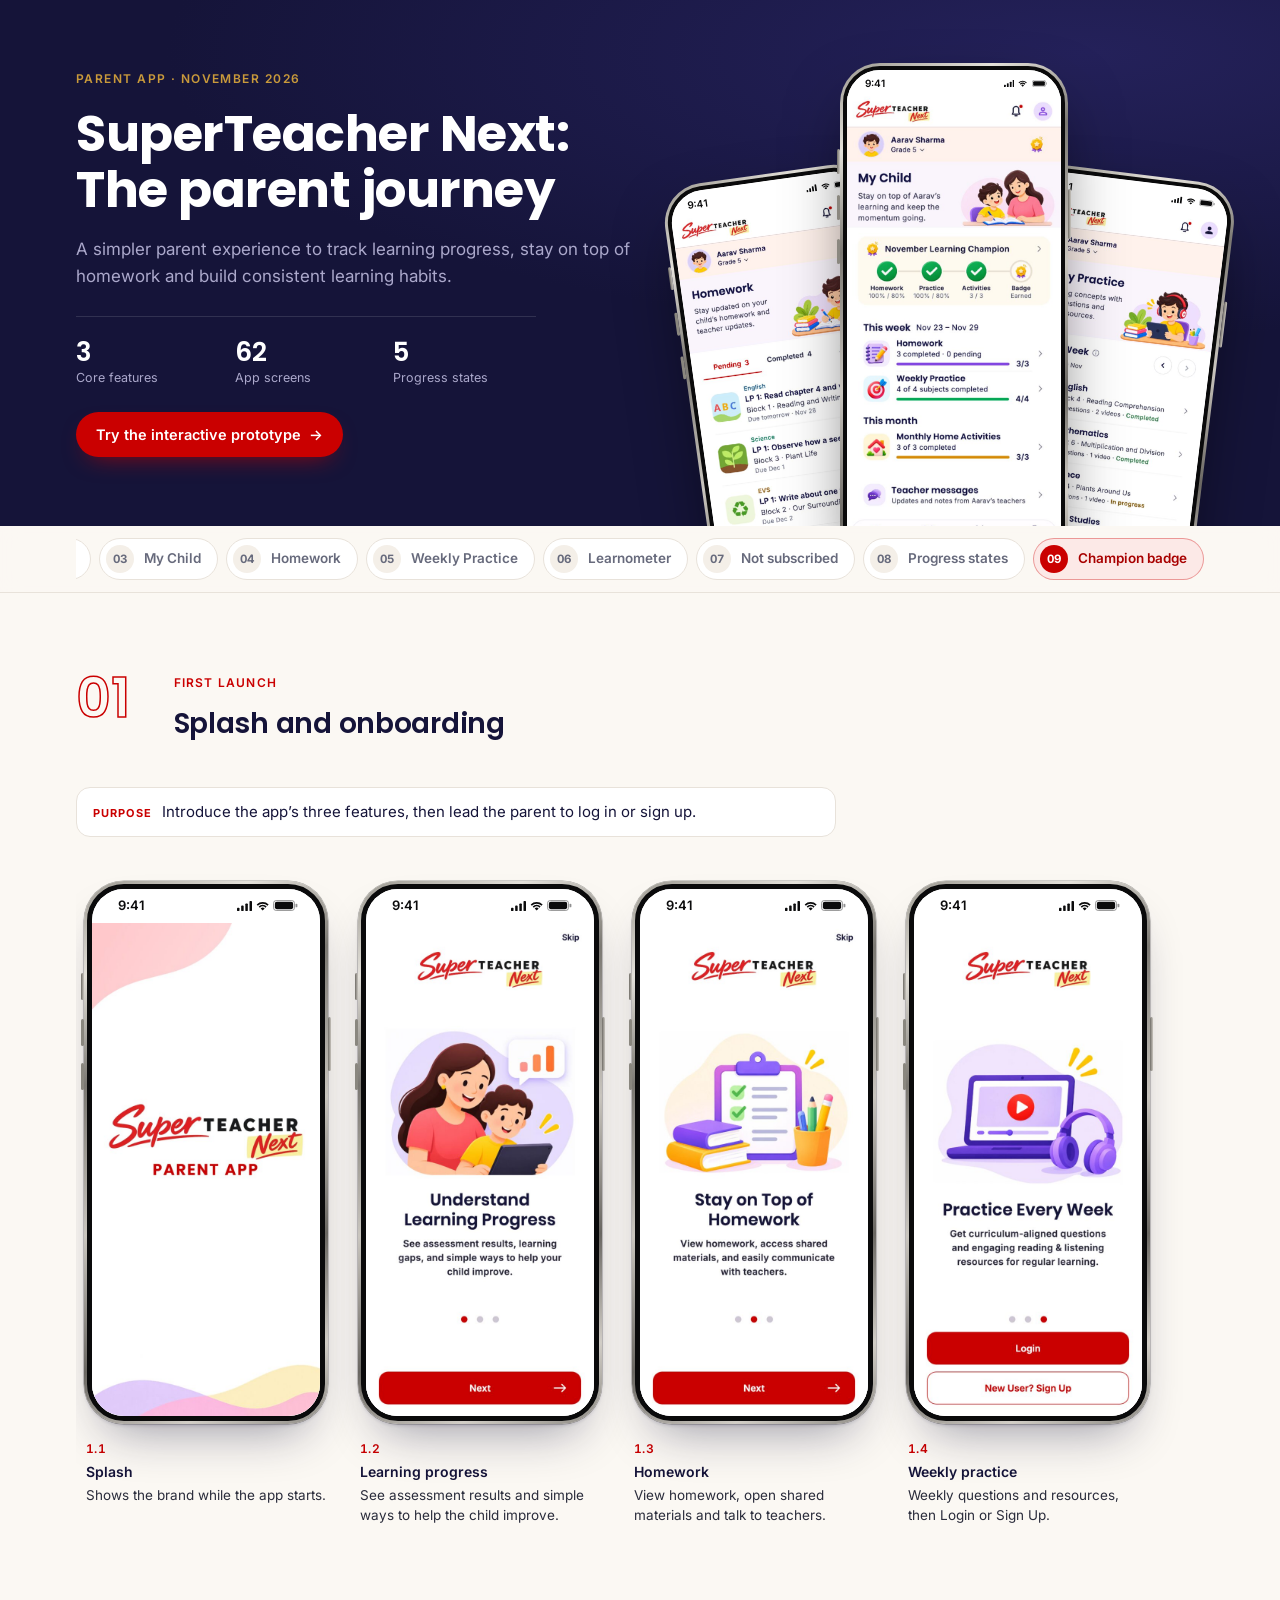
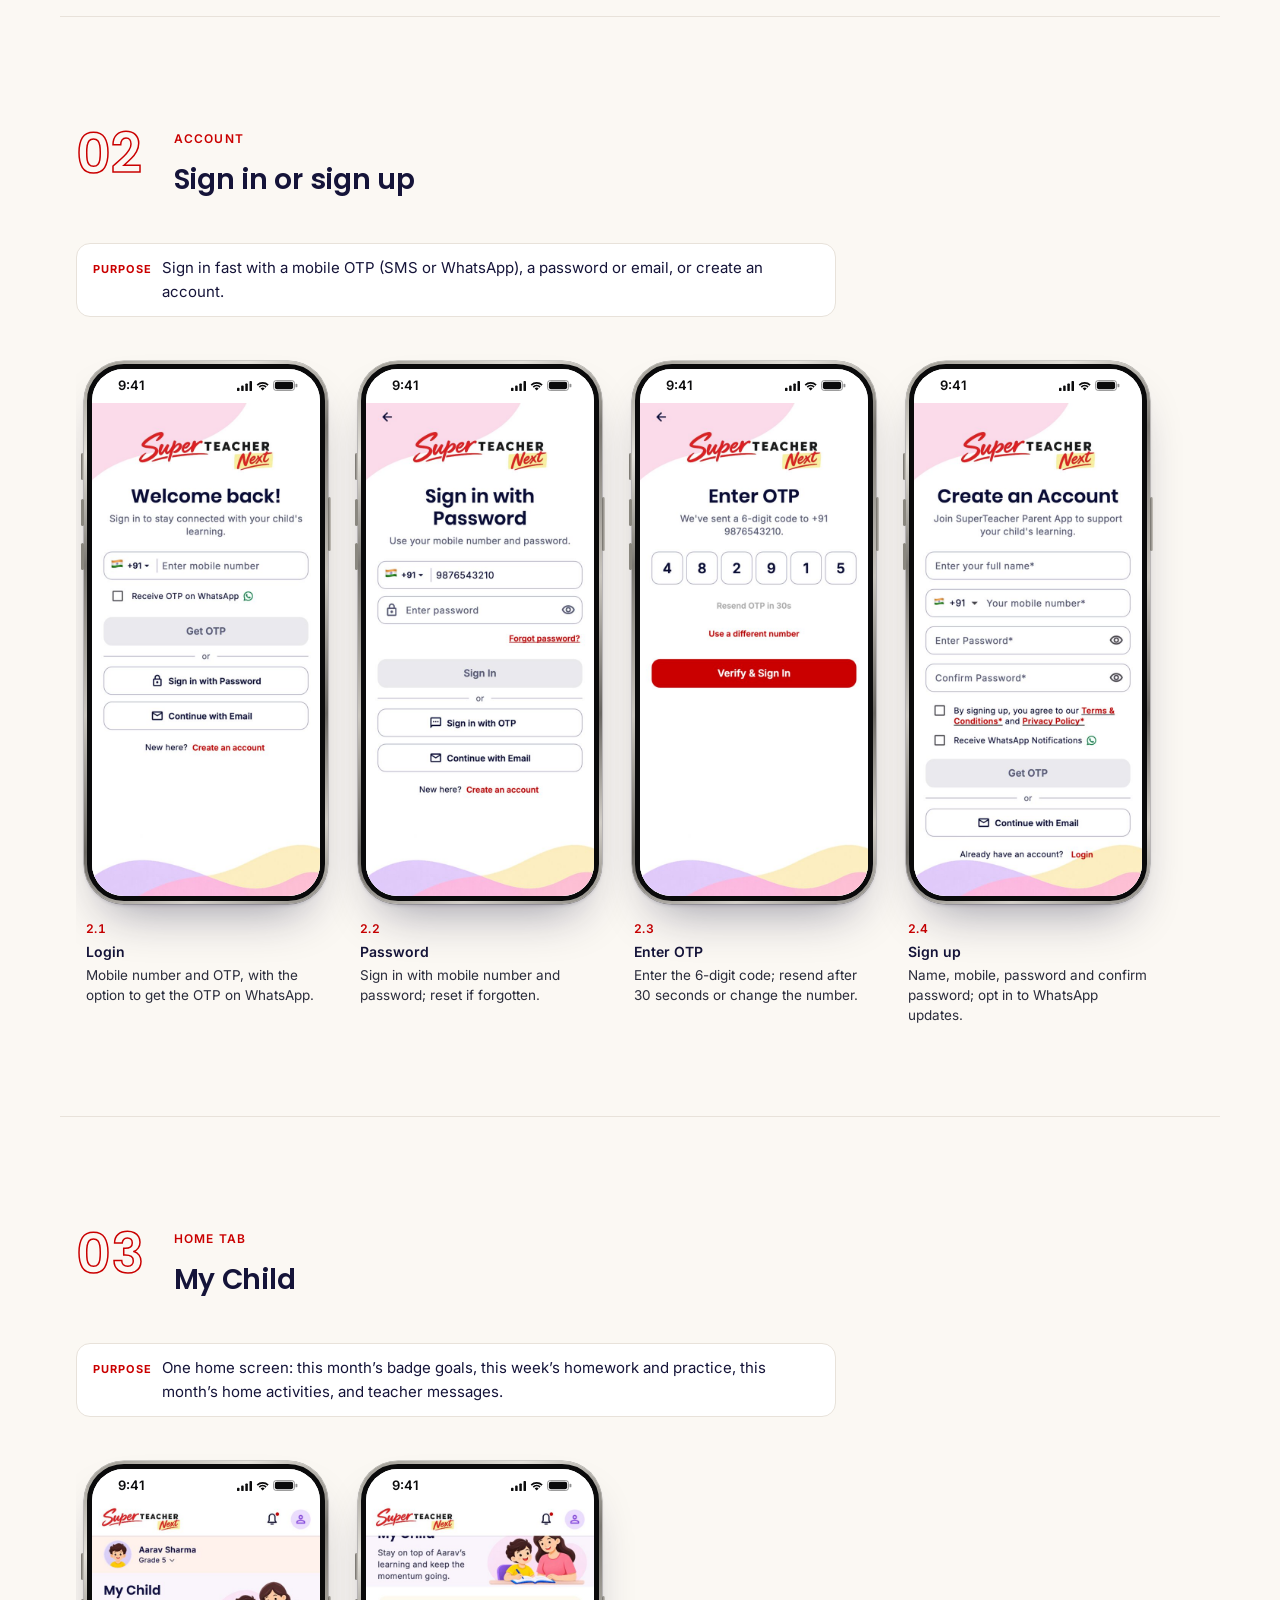
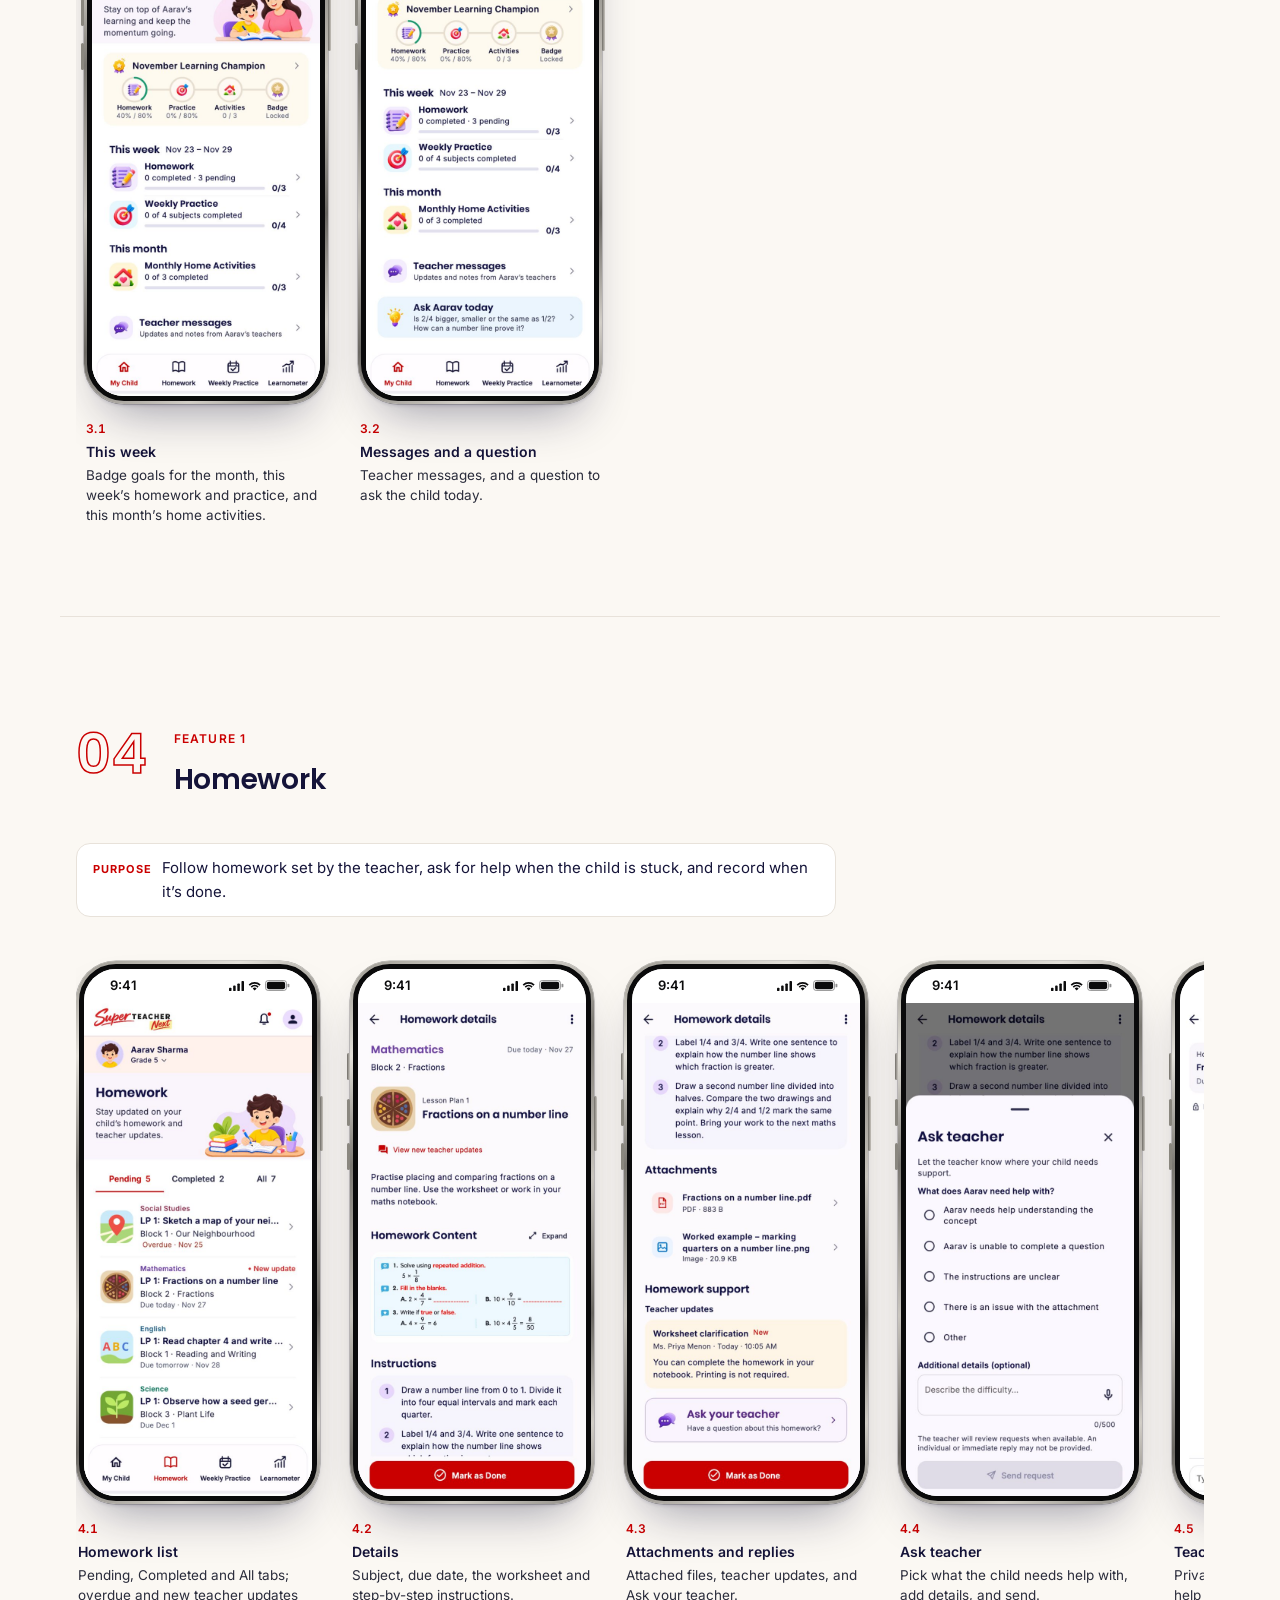
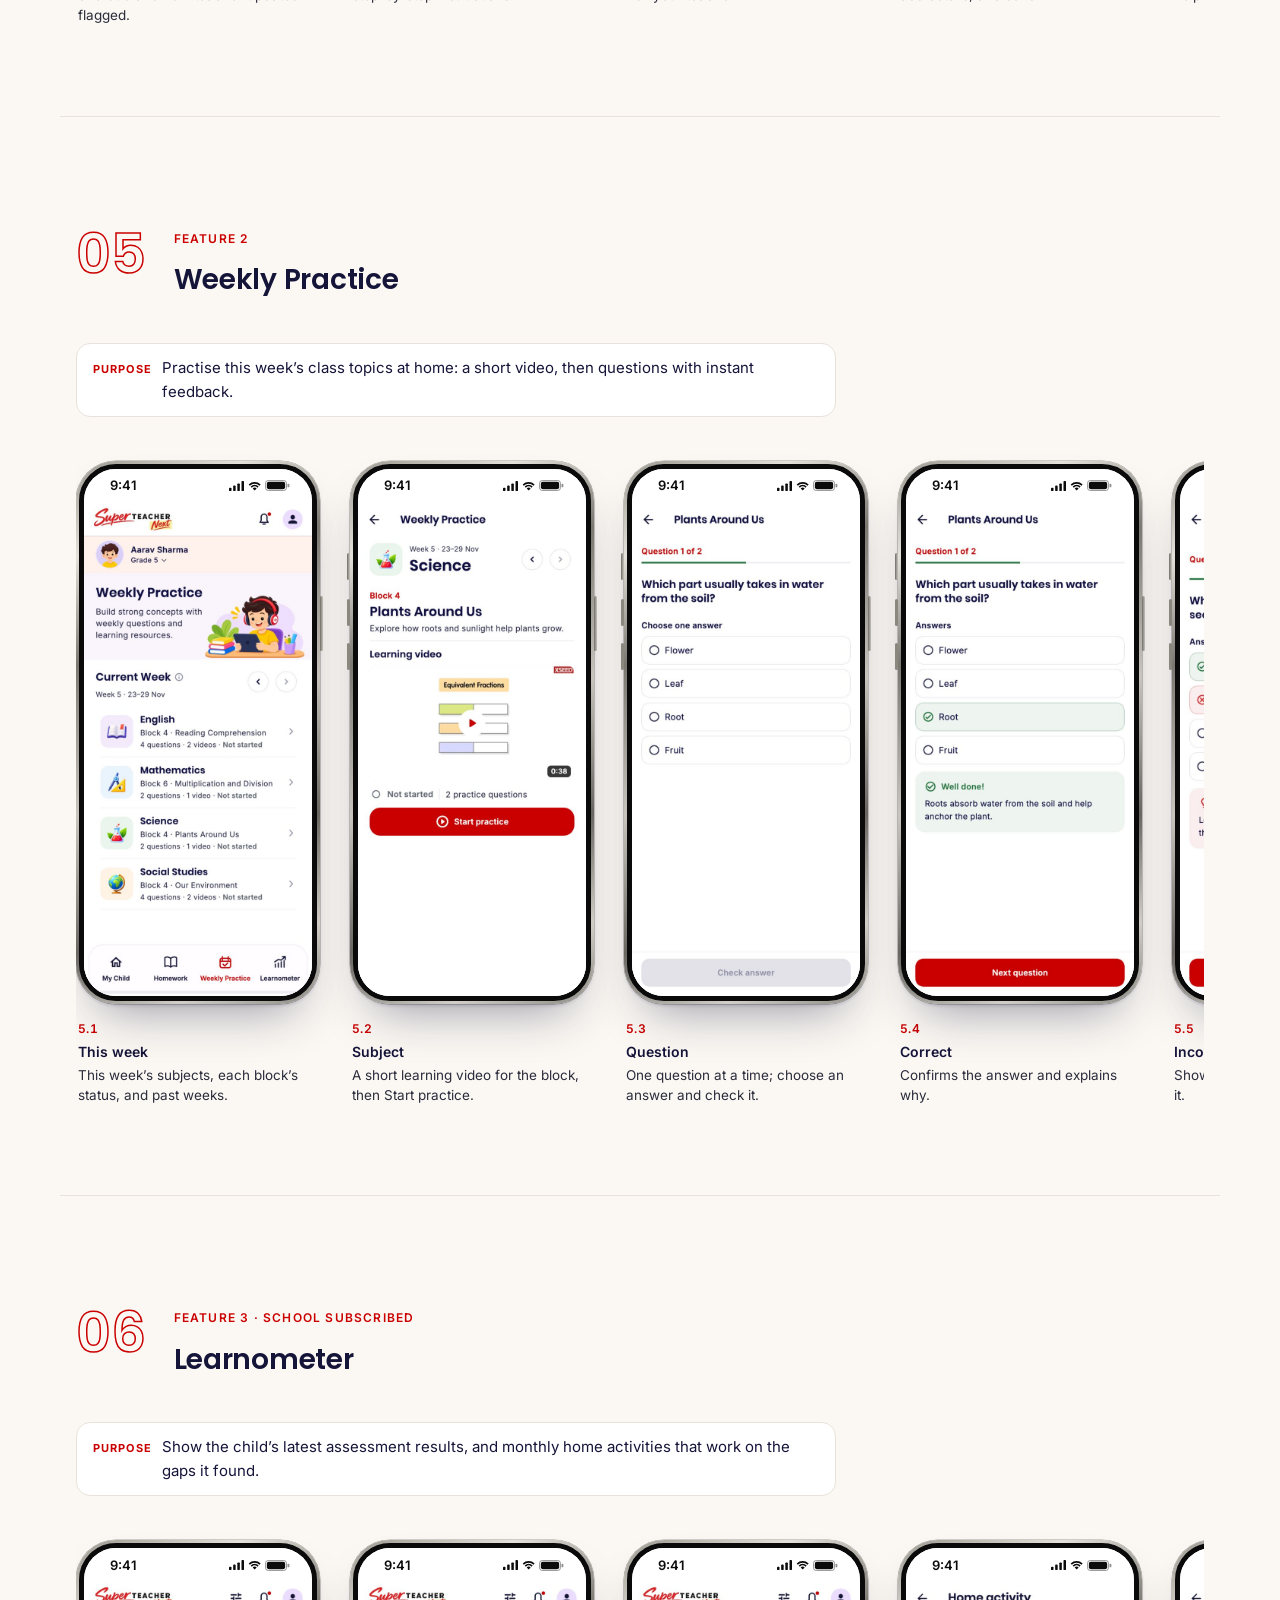
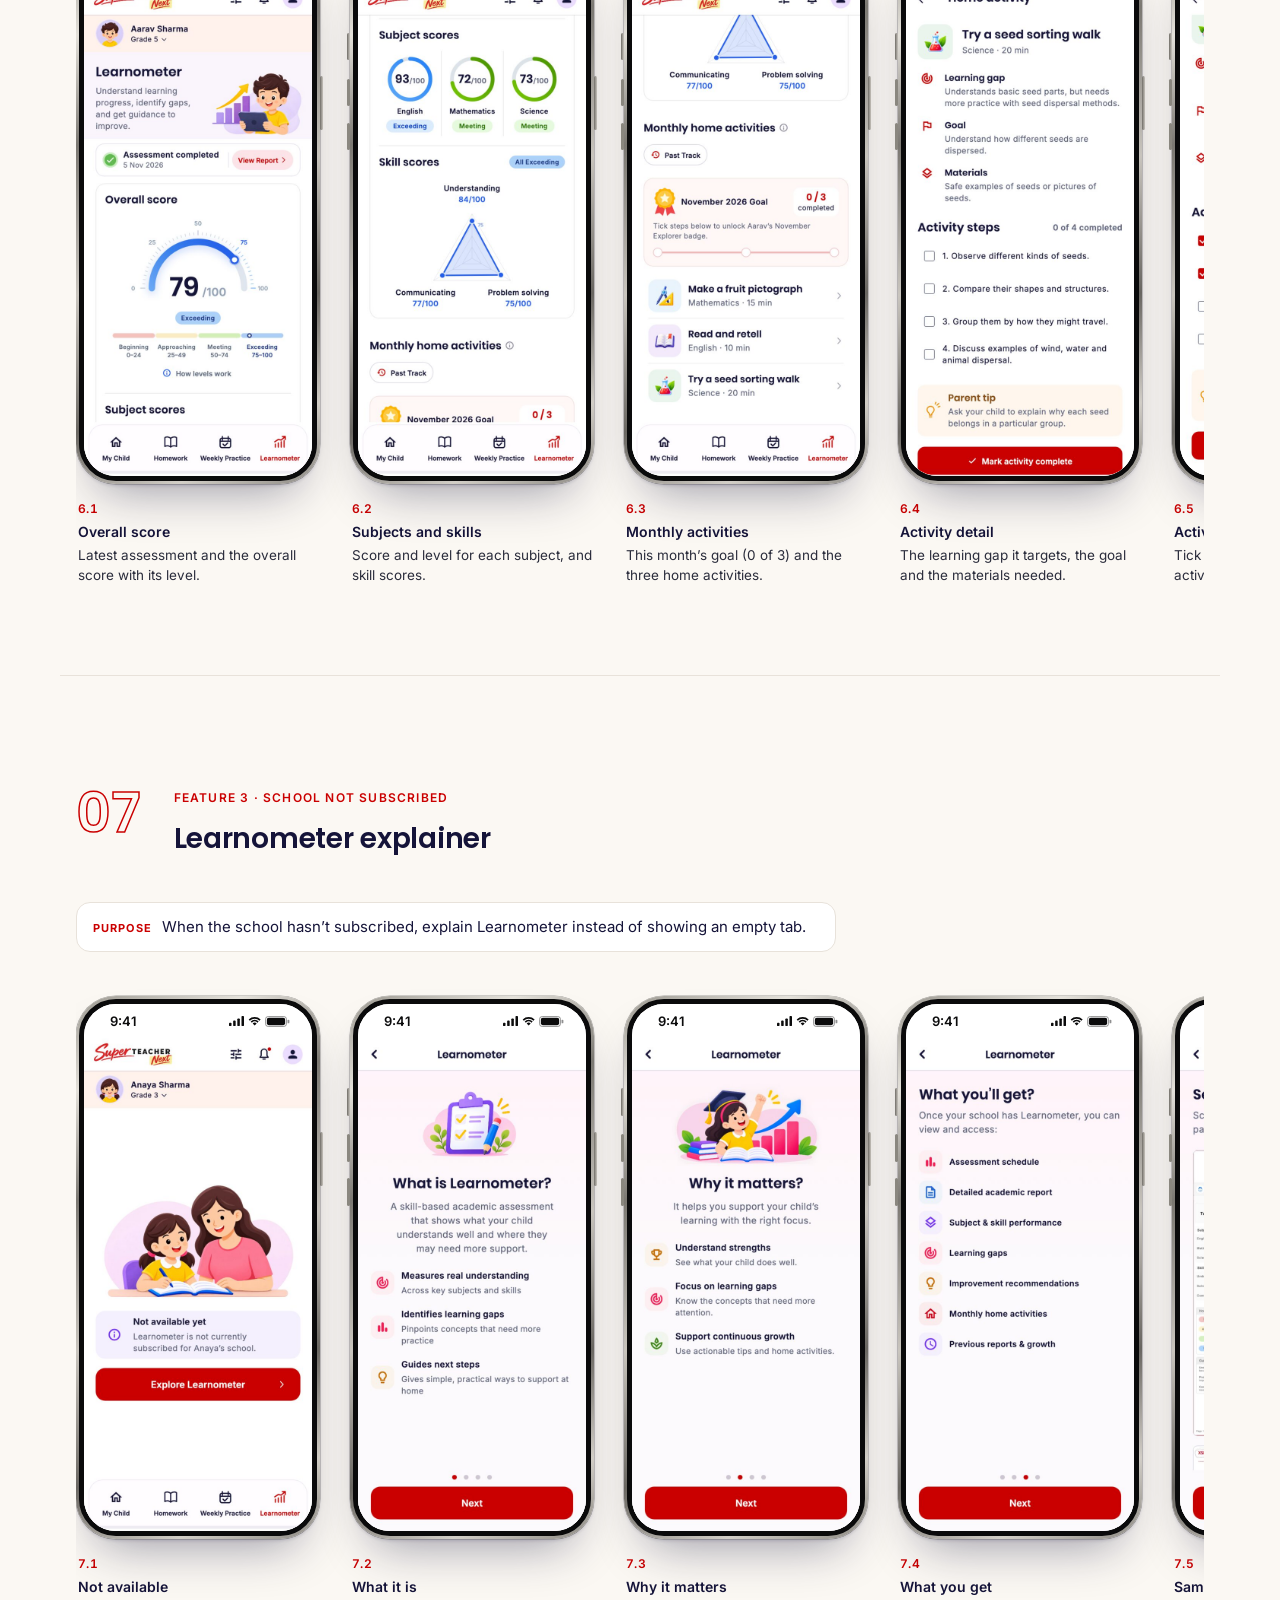
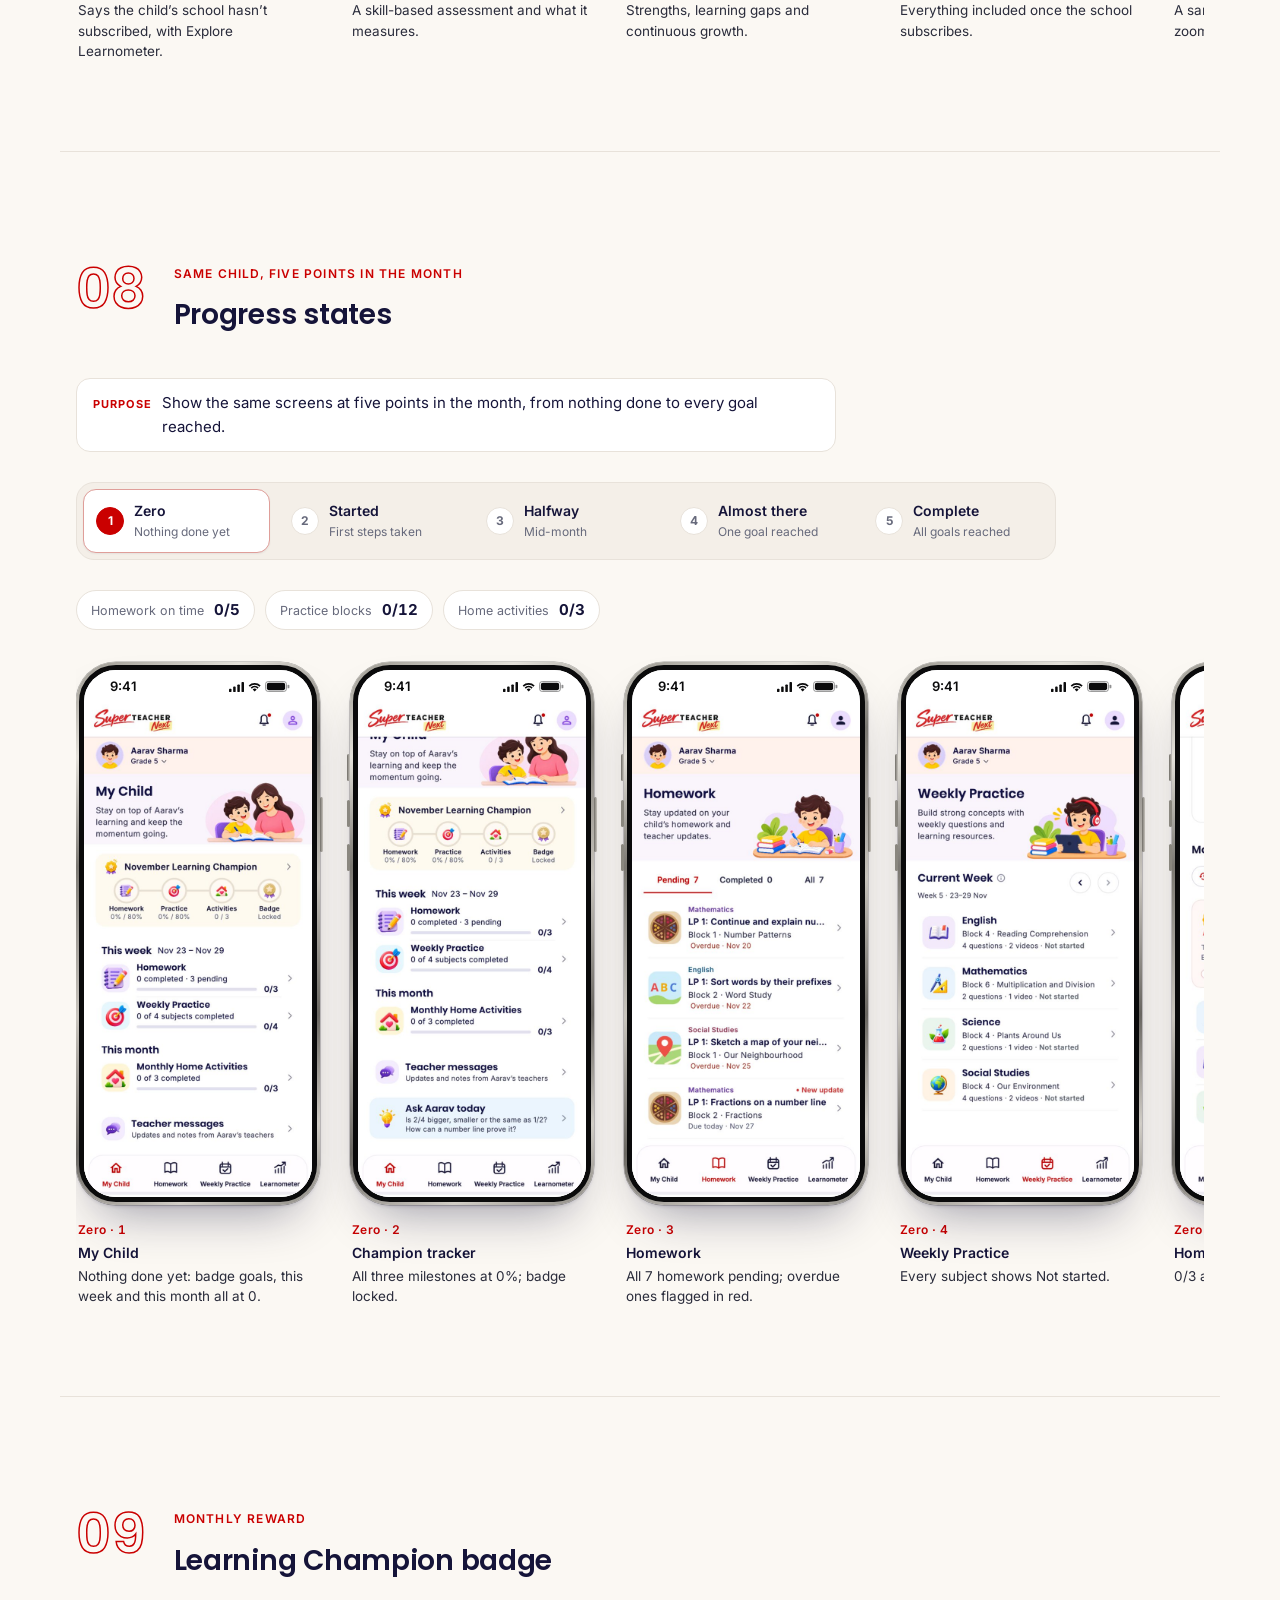
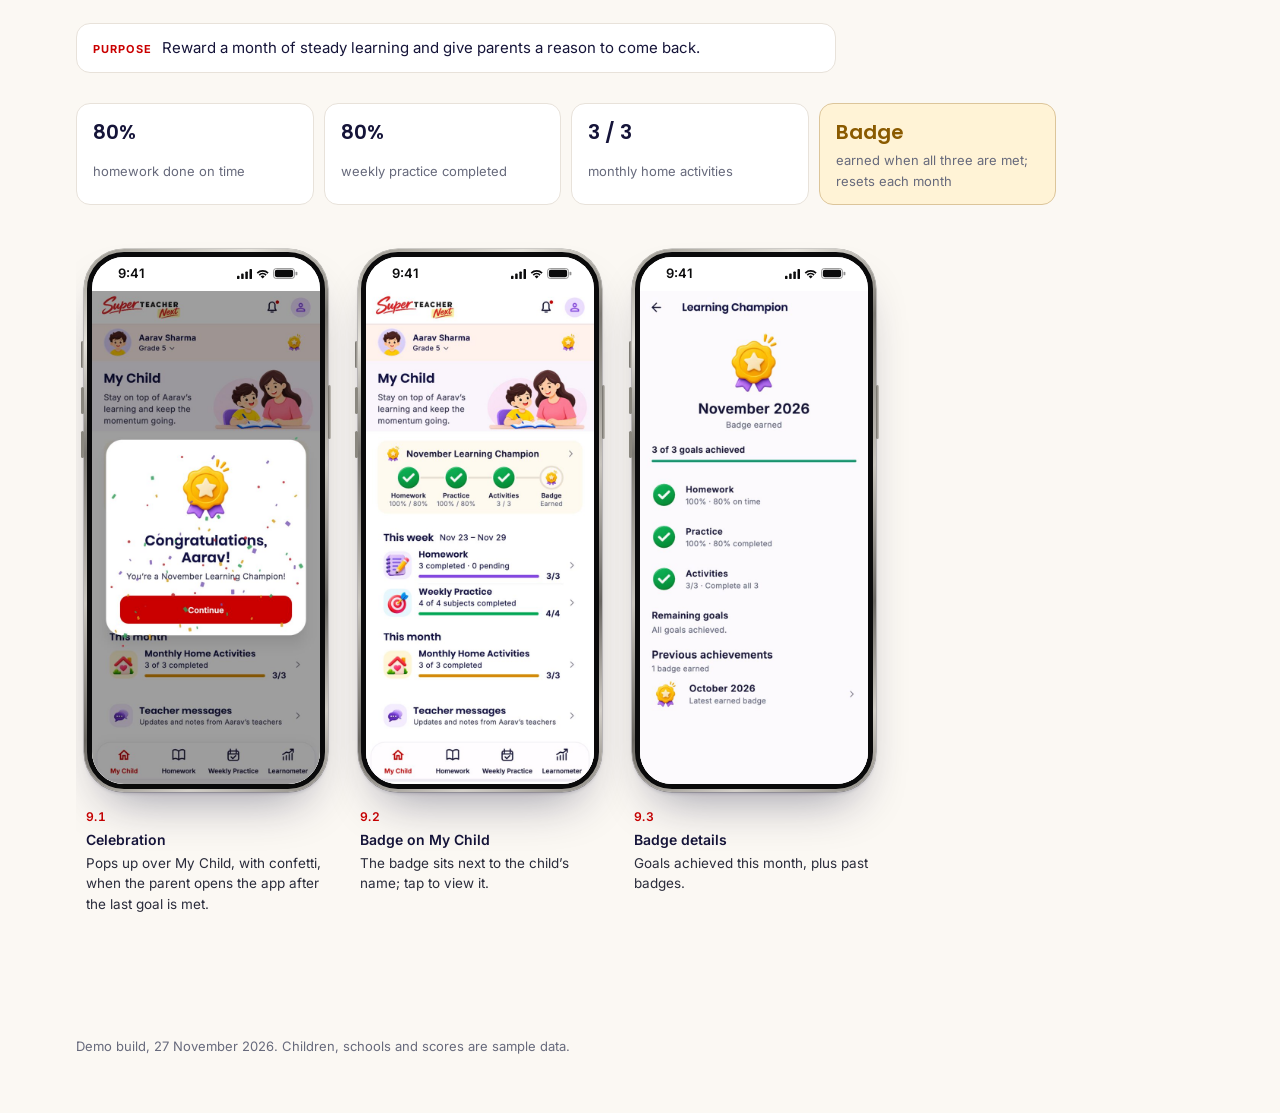
==== commit ad8b6b2d: "Add interactive web prototype of the parent app Co-Authored-By: Claude Opus 5.5 <noreply@anthropic.c" ====
--- a/index.html
+++ b/index.html
@@ -316,6 +316,9 @@
 @media (max-width: 620px) {
   .stage, main > .stage:first-child { scroll-margin-top: calc(87px - 72px); }
 }
+.hero-cta { justify-self: start; display: inline-flex; align-items: center; gap: 8px; margin-top: 6px; padding: 11px 20px; border-radius: 999px; background: #CA0000; color: #fff; font-weight: 600; font-size: 14.5px; text-decoration: none; box-shadow: 0 10px 24px -12px rgba(202,0,0,.8); transition: background .2s, transform .2s; }
+.hero-cta:hover { background: #B00000; transform: translateY(-1px); }
+.hero-cta:focus-visible { outline: 2px solid var(--gold); outline-offset: 3px; }
 </style>
 
 <section class="hero">
@@ -329,6 +332,7 @@
         <div class="fact"><b>62</b><span>App screens</span></div>
         <div class="fact"><b>5</b><span>Progress states</span></div>
       </div>
+      <a class="hero-cta" href="https://magesh-xseed.github.io/superteacher-next-parent-app/prototype/" target="_blank" rel="noopener">Try the interactive prototype <span aria-hidden="true">→</span></a>
     </div>
     <div class="fan" aria-hidden="true">
       <div class="phone p1"><div class="glass"><div class="sb" aria-hidden="true"><span class="sb-time">9:41</span><i class="island"></i><span class="sb-sys"><svg viewBox="0 0 18 12"><rect x="0" y="8" width="3" height="4" rx="1"/><rect x="5" y="5.5" width="3" height="6.5" rx="1"/><rect x="10" y="3" width="3" height="9" rx="1"/><rect x="15" y="0" width="3" height="12" rx="1"/></svg><svg viewBox="0 0 16 12"><path d="M8 11.5 5.6 9a3.4 3.4 0 0 1 4.8 0z"/><path d="M3.2 6.6a6.8 6.8 0 0 1 9.6 0l-1.4 1.4a4.8 4.8 0 0 0-6.8 0z"/><path d="M.8 4.2a10.2 10.2 0 0 1 14.4 0l-1.4 1.4a8.2 8.2 0 0 0-11.6 0z"/></svg><svg viewBox="0 0 27 12"><rect x=".5" y=".5" width="23" height="11" rx="3.2" fill="none" stroke="currentColor" opacity=".45"/><rect x="2" y="2" width="20" height="8" rx="2"/><rect x="24.6" y="4" width="2" height="4" rx="1" opacity=".45"/></svg></span></div><img src="img/08-4-almost-c-homework.jpg" alt="" width="600" height="1298"></div></div>
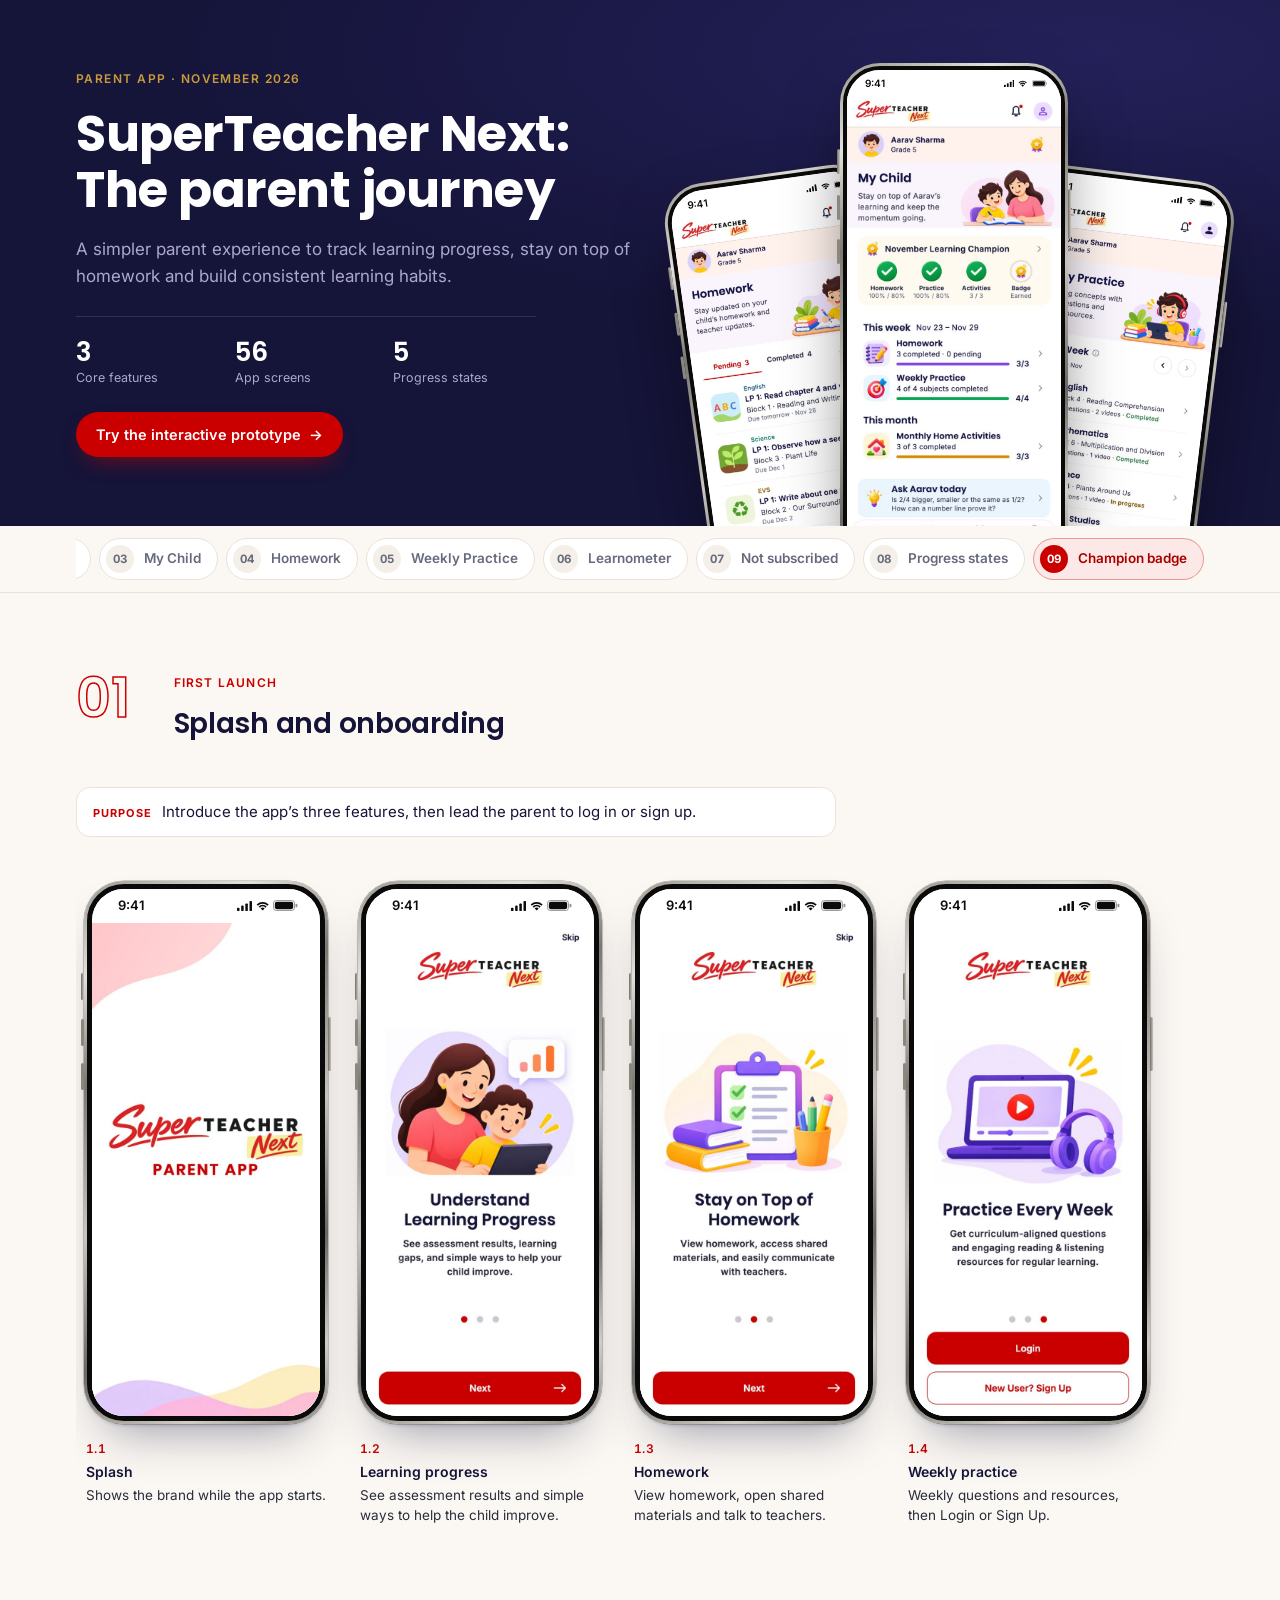
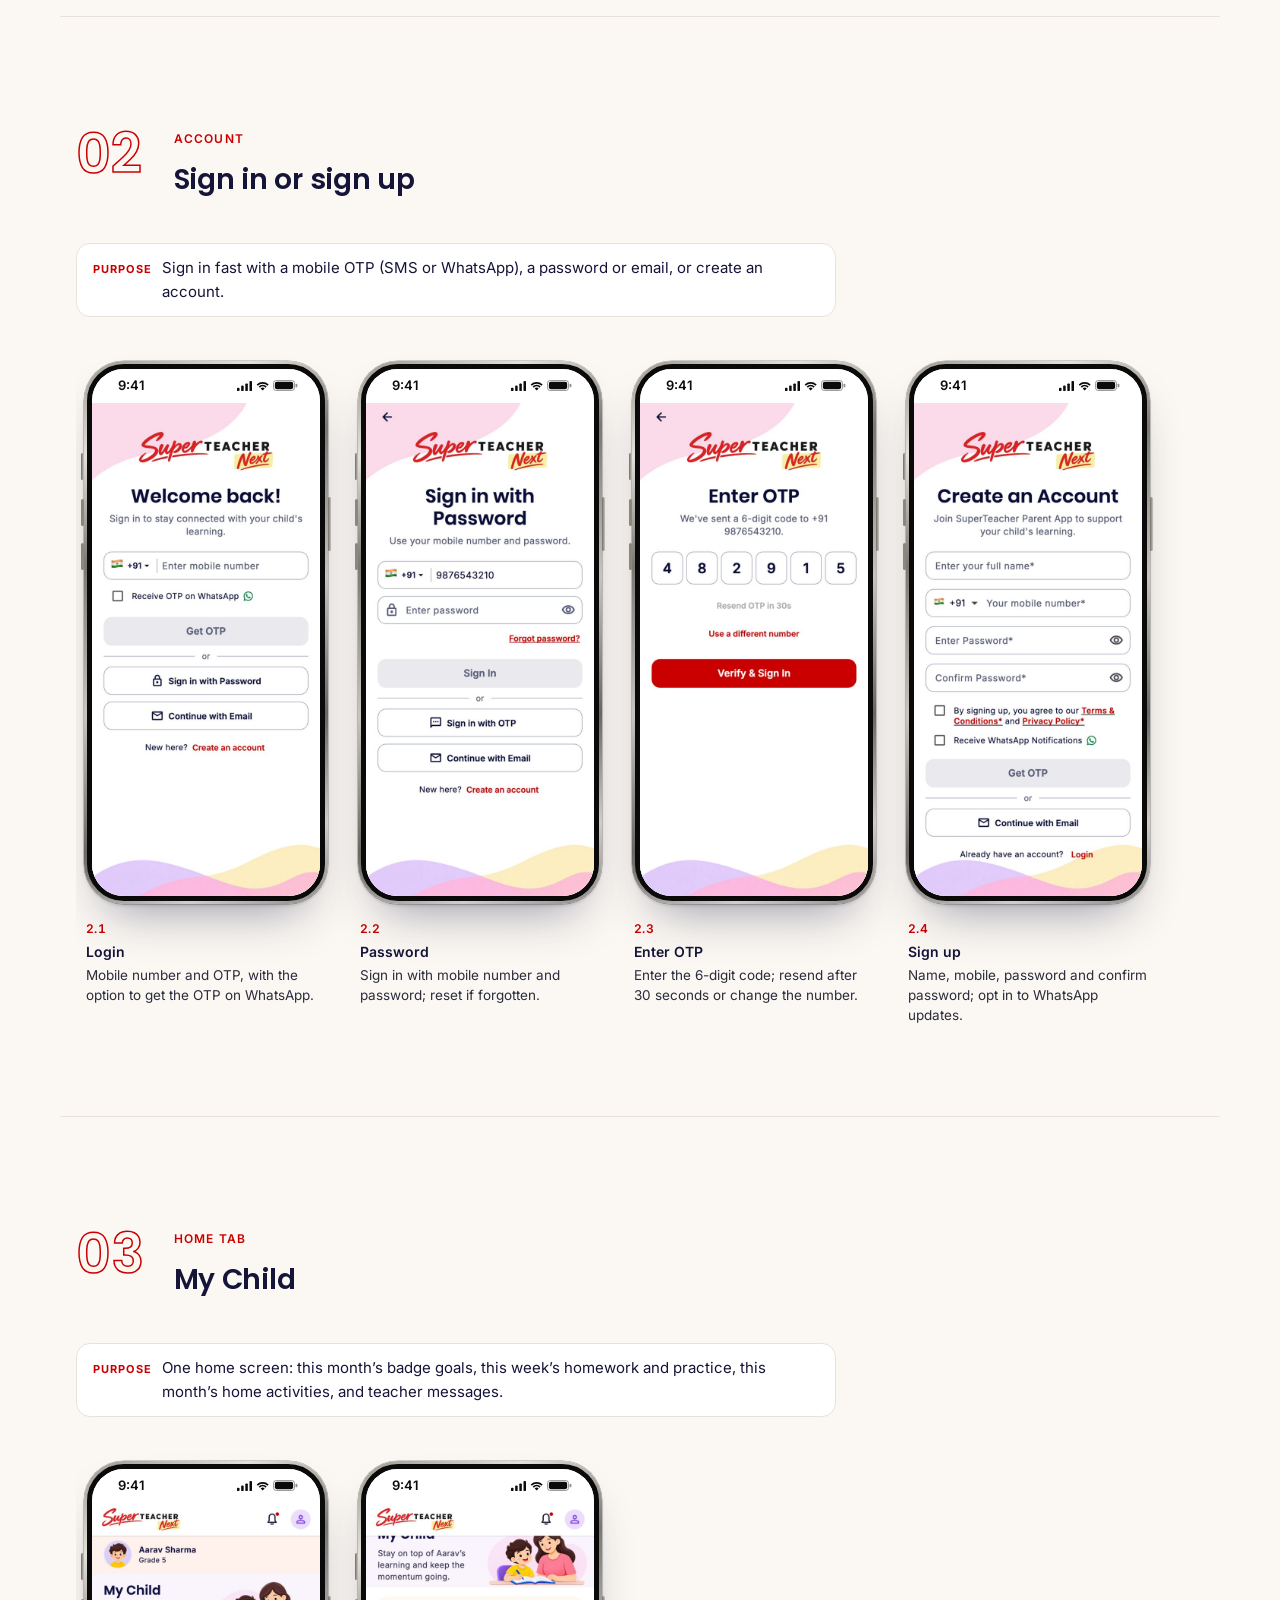
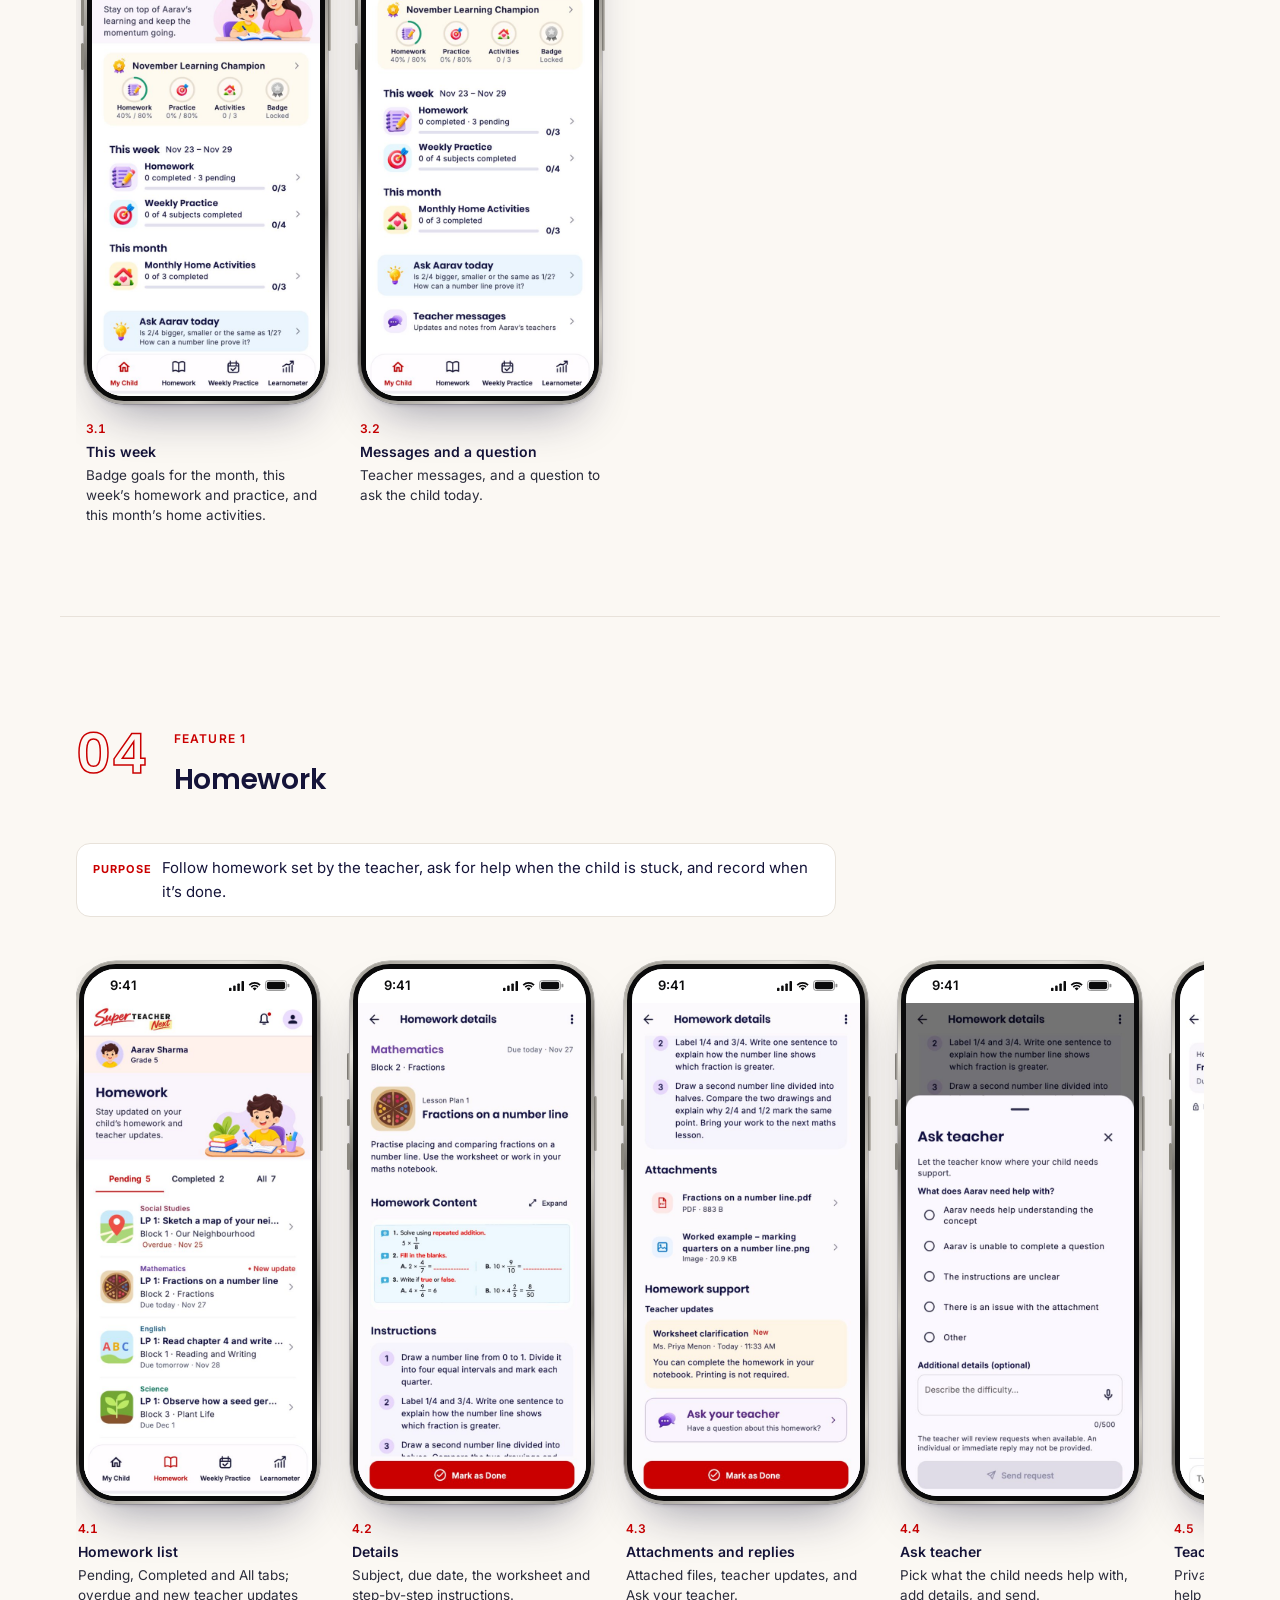
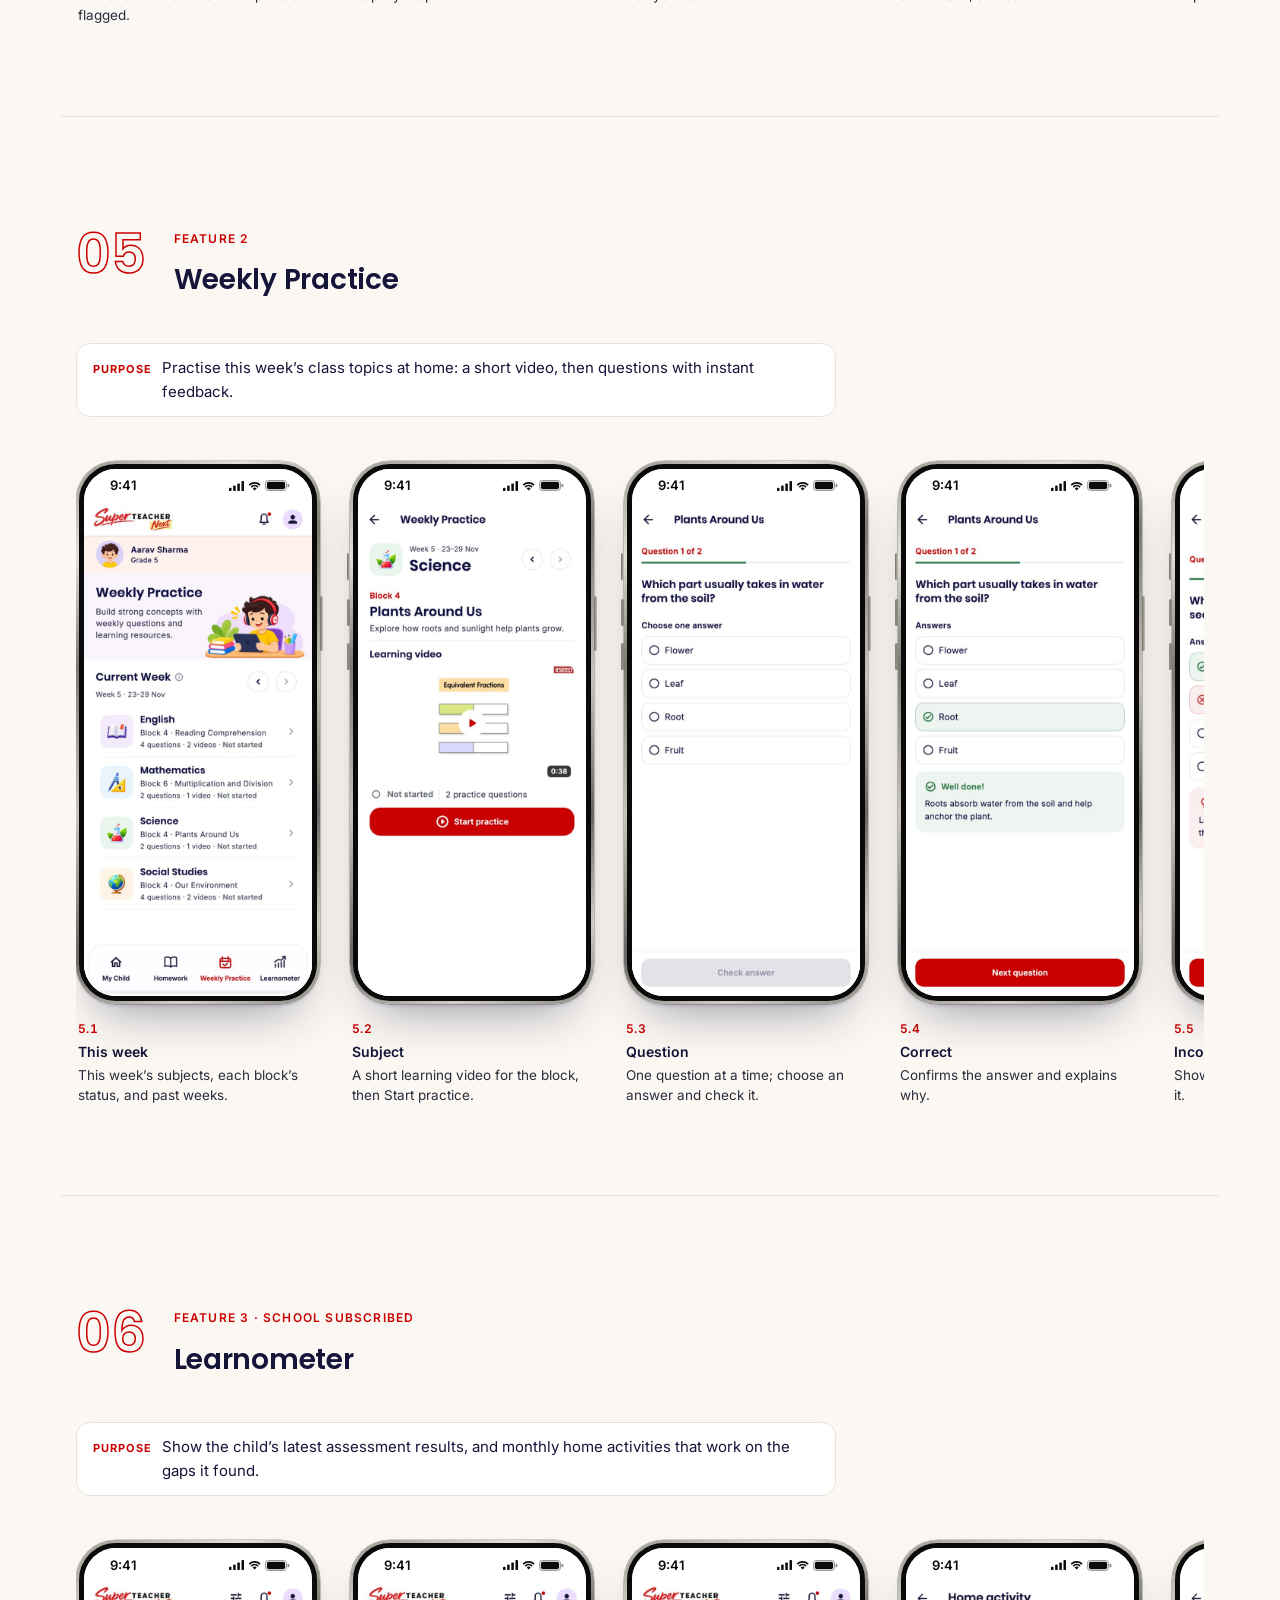
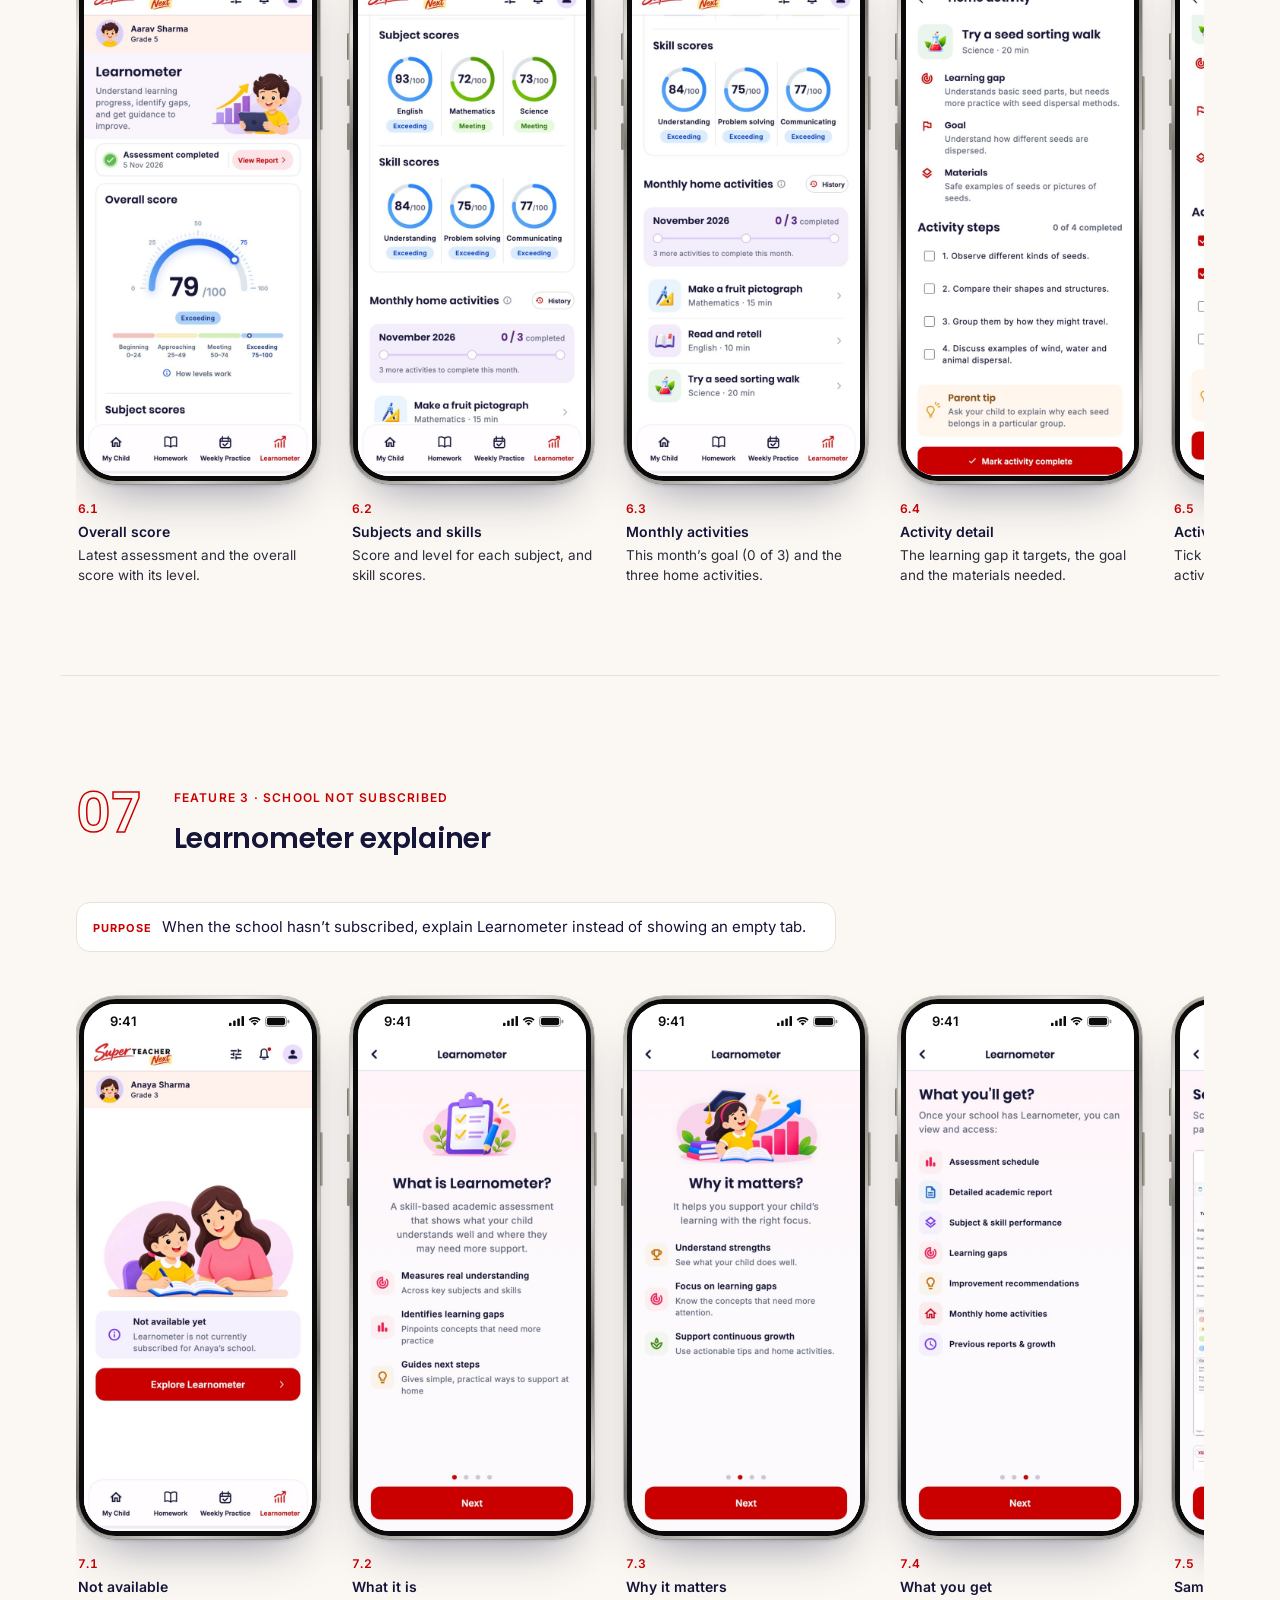
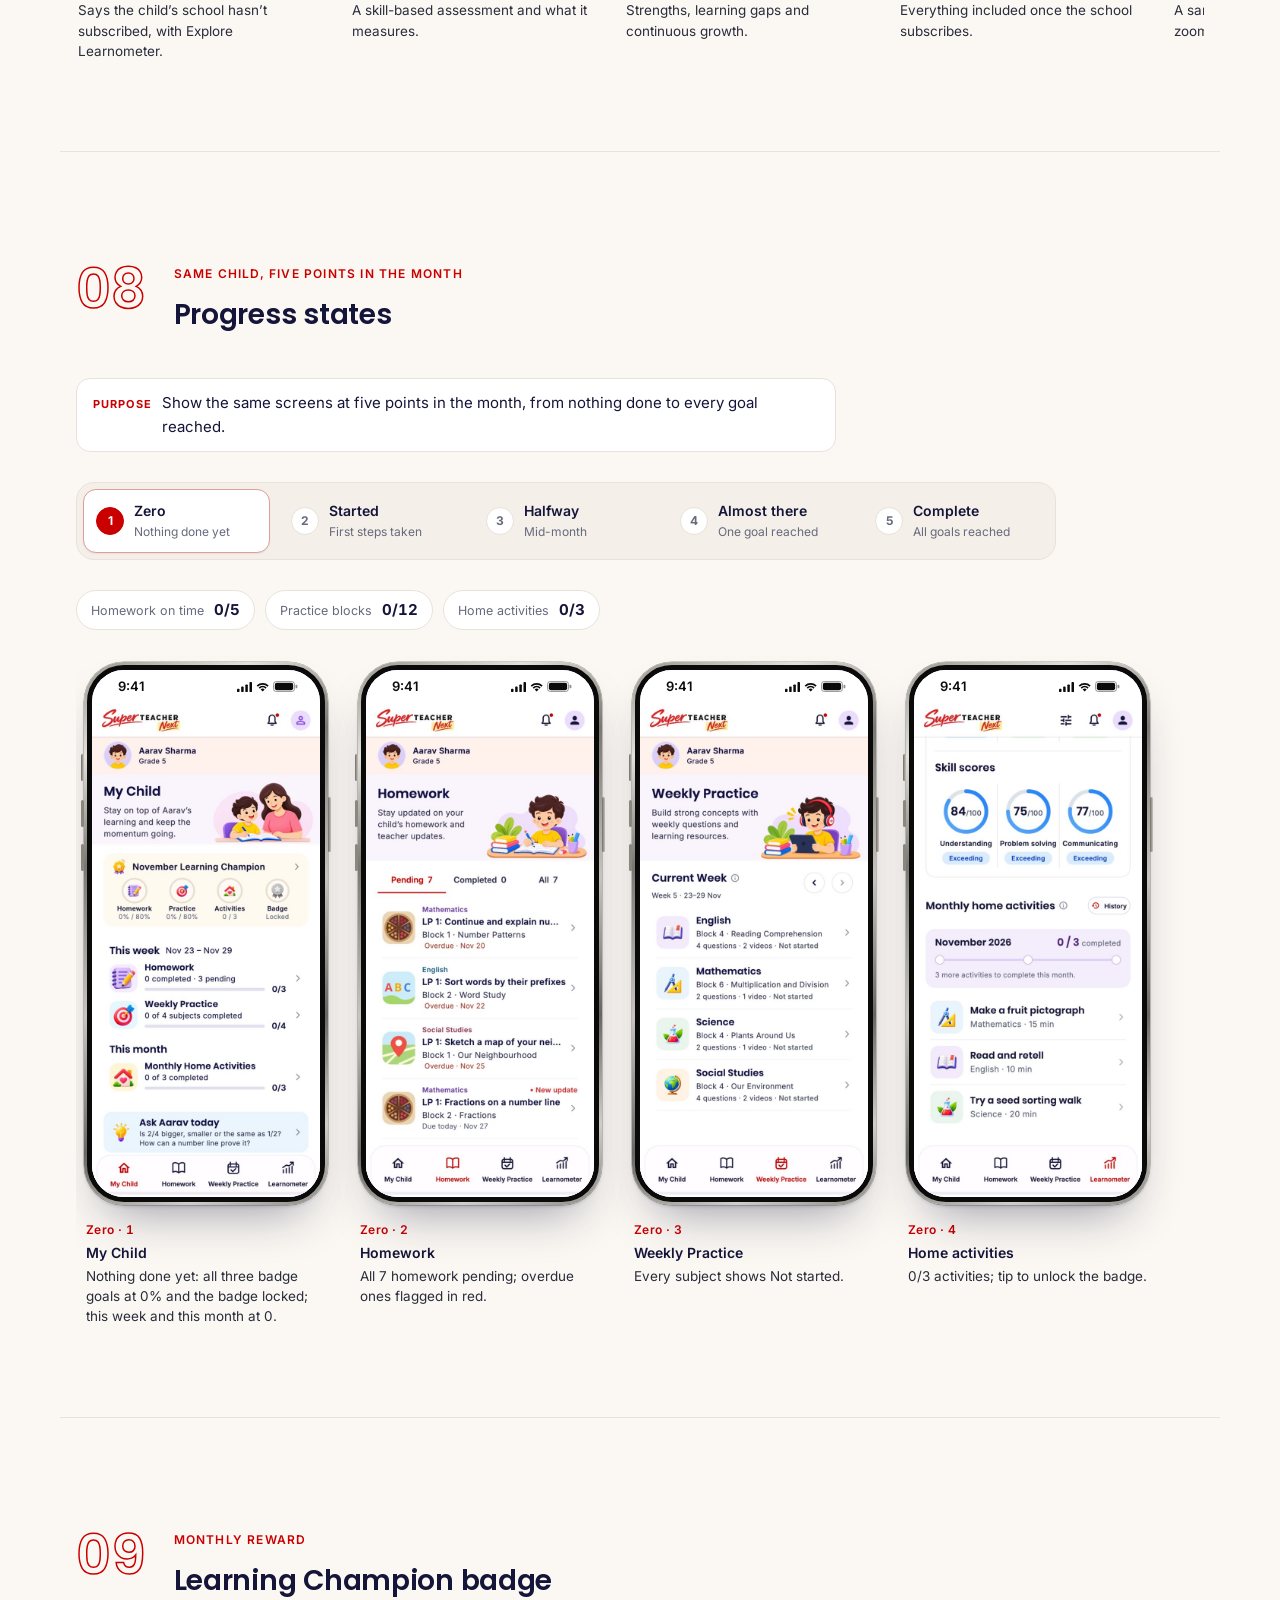
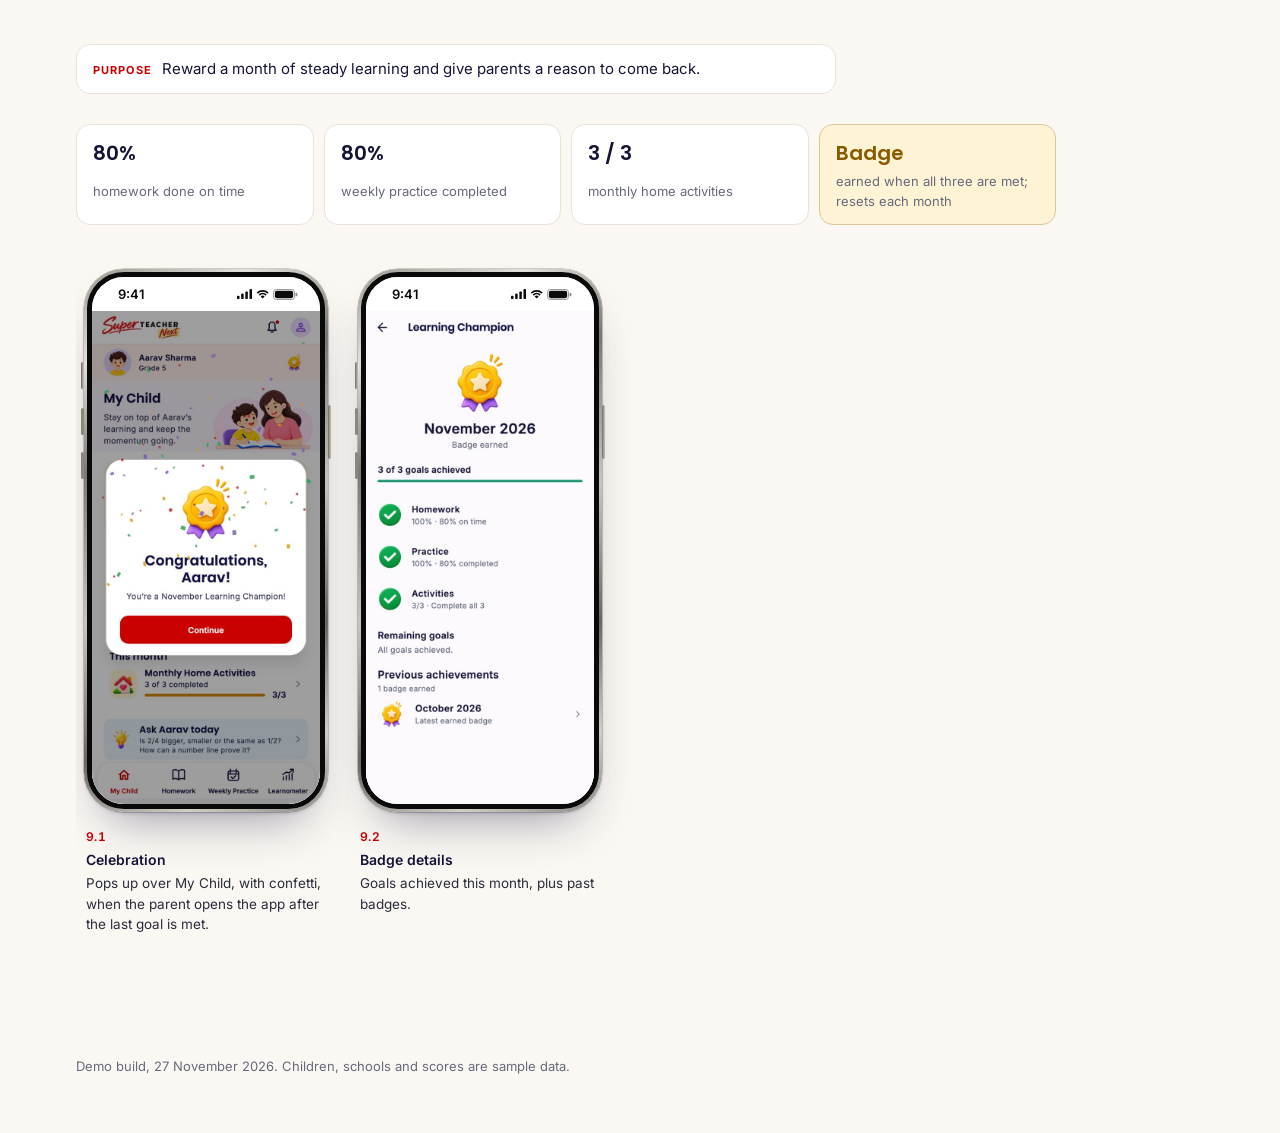
==== commit 68958b3c: "Remove duplicate My Child screenshots from the review Co-Authored-By: Claude Opus 5.5 <noreply@anthr" ====
--- a/index.html
+++ b/index.html
@@ -329,7 +329,7 @@
       <p class="lede">A simpler parent experience to track learning progress, stay on top of homework and build consistent learning habits.</p>
       <div class="facts">
         <div class="fact"><b>3</b><span>Core features</span></div>
-        <div class="fact"><b>62</b><span>App screens</span></div>
+        <div class="fact"><b>56</b><span>App screens</span></div>
         <div class="fact"><b>5</b><span>Progress states</span></div>
       </div>
       <a class="hero-cta" href="https://magesh-xseed.github.io/superteacher-next-parent-app/prototype/" target="_blank" rel="noopener">Try the interactive prototype <span aria-hidden="true">→</span></a>
@@ -490,11 +490,10 @@
         <div><dt>Home activities</dt><dd>0/3</dd></div>
       </dl>
       <div class="strip">
-      <figure><div class="phone"><div class="glass"><div class="sb" aria-hidden="true"><span class="sb-time">9:41</span><i class="island"></i><span class="sb-sys"><svg viewBox="0 0 18 12"><rect x="0" y="8" width="3" height="4" rx="1"/><rect x="5" y="5.5" width="3" height="6.5" rx="1"/><rect x="10" y="3" width="3" height="9" rx="1"/><rect x="15" y="0" width="3" height="12" rx="1"/></svg><svg viewBox="0 0 16 12"><path d="M8 11.5 5.6 9a3.4 3.4 0 0 1 4.8 0z"/><path d="M3.2 6.6a6.8 6.8 0 0 1 9.6 0l-1.4 1.4a4.8 4.8 0 0 0-6.8 0z"/><path d="M.8 4.2a10.2 10.2 0 0 1 14.4 0l-1.4 1.4a8.2 8.2 0 0 0-11.6 0z"/></svg><svg viewBox="0 0 27 12"><rect x=".5" y=".5" width="23" height="11" rx="3.2" fill="none" stroke="currentColor" opacity=".45"/><rect x="2" y="2" width="20" height="8" rx="2"/><rect x="24.6" y="4" width="2" height="4" rx="1" opacity=".45"/></svg></span></div><img src="img/08-1-zero-a-my-child.jpg" alt="My Child, zero state" width="600" height="1298" loading="lazy"></div></div><figcaption><span class="step">Zero · 1</span><b>My Child</b><span class="why">Nothing done yet: badge goals, this week and this month all at 0.</span></figcaption></figure>
-      <figure><div class="phone"><div class="glass"><div class="sb" aria-hidden="true"><span class="sb-time">9:41</span><i class="island"></i><span class="sb-sys"><svg viewBox="0 0 18 12"><rect x="0" y="8" width="3" height="4" rx="1"/><rect x="5" y="5.5" width="3" height="6.5" rx="1"/><rect x="10" y="3" width="3" height="9" rx="1"/><rect x="15" y="0" width="3" height="12" rx="1"/></svg><svg viewBox="0 0 16 12"><path d="M8 11.5 5.6 9a3.4 3.4 0 0 1 4.8 0z"/><path d="M3.2 6.6a6.8 6.8 0 0 1 9.6 0l-1.4 1.4a4.8 4.8 0 0 0-6.8 0z"/><path d="M.8 4.2a10.2 10.2 0 0 1 14.4 0l-1.4 1.4a8.2 8.2 0 0 0-11.6 0z"/></svg><svg viewBox="0 0 27 12"><rect x=".5" y=".5" width="23" height="11" rx="3.2" fill="none" stroke="currentColor" opacity=".45"/><rect x="2" y="2" width="20" height="8" rx="2"/><rect x="24.6" y="4" width="2" height="4" rx="1" opacity=".45"/></svg></span></div><img src="img/08-1-zero-b-champion.jpg" alt="Learning Champion tracker on My Child, zero state" width="600" height="1298" loading="lazy"></div></div><figcaption><span class="step">Zero · 2</span><b>Champion tracker</b><span class="why">All three milestones at 0%; badge locked.</span></figcaption></figure>
-      <figure><div class="phone"><div class="glass"><div class="sb" aria-hidden="true"><span class="sb-time">9:41</span><i class="island"></i><span class="sb-sys"><svg viewBox="0 0 18 12"><rect x="0" y="8" width="3" height="4" rx="1"/><rect x="5" y="5.5" width="3" height="6.5" rx="1"/><rect x="10" y="3" width="3" height="9" rx="1"/><rect x="15" y="0" width="3" height="12" rx="1"/></svg><svg viewBox="0 0 16 12"><path d="M8 11.5 5.6 9a3.4 3.4 0 0 1 4.8 0z"/><path d="M3.2 6.6a6.8 6.8 0 0 1 9.6 0l-1.4 1.4a4.8 4.8 0 0 0-6.8 0z"/><path d="M.8 4.2a10.2 10.2 0 0 1 14.4 0l-1.4 1.4a8.2 8.2 0 0 0-11.6 0z"/></svg><svg viewBox="0 0 27 12"><rect x=".5" y=".5" width="23" height="11" rx="3.2" fill="none" stroke="currentColor" opacity=".45"/><rect x="2" y="2" width="20" height="8" rx="2"/><rect x="24.6" y="4" width="2" height="4" rx="1" opacity=".45"/></svg></span></div><img src="img/08-1-zero-c-homework.jpg" alt="Homework list, zero state" width="600" height="1298" loading="lazy"></div></div><figcaption><span class="step">Zero · 3</span><b>Homework</b><span class="why">All 7 homework pending; overdue ones flagged in red.</span></figcaption></figure>
-      <figure><div class="phone"><div class="glass"><div class="sb" aria-hidden="true"><span class="sb-time">9:41</span><i class="island"></i><span class="sb-sys"><svg viewBox="0 0 18 12"><rect x="0" y="8" width="3" height="4" rx="1"/><rect x="5" y="5.5" width="3" height="6.5" rx="1"/><rect x="10" y="3" width="3" height="9" rx="1"/><rect x="15" y="0" width="3" height="12" rx="1"/></svg><svg viewBox="0 0 16 12"><path d="M8 11.5 5.6 9a3.4 3.4 0 0 1 4.8 0z"/><path d="M3.2 6.6a6.8 6.8 0 0 1 9.6 0l-1.4 1.4a4.8 4.8 0 0 0-6.8 0z"/><path d="M.8 4.2a10.2 10.2 0 0 1 14.4 0l-1.4 1.4a8.2 8.2 0 0 0-11.6 0z"/></svg><svg viewBox="0 0 27 12"><rect x=".5" y=".5" width="23" height="11" rx="3.2" fill="none" stroke="currentColor" opacity=".45"/><rect x="2" y="2" width="20" height="8" rx="2"/><rect x="24.6" y="4" width="2" height="4" rx="1" opacity=".45"/></svg></span></div><img src="img/08-1-zero-d-practice.jpg" alt="Weekly Practice week view, zero state" width="600" height="1298" loading="lazy"></div></div><figcaption><span class="step">Zero · 4</span><b>Weekly Practice</b><span class="why">Every subject shows Not started.</span></figcaption></figure>
-      <figure><div class="phone"><div class="glass"><div class="sb" aria-hidden="true"><span class="sb-time">9:41</span><i class="island"></i><span class="sb-sys"><svg viewBox="0 0 18 12"><rect x="0" y="8" width="3" height="4" rx="1"/><rect x="5" y="5.5" width="3" height="6.5" rx="1"/><rect x="10" y="3" width="3" height="9" rx="1"/><rect x="15" y="0" width="3" height="12" rx="1"/></svg><svg viewBox="0 0 16 12"><path d="M8 11.5 5.6 9a3.4 3.4 0 0 1 4.8 0z"/><path d="M3.2 6.6a6.8 6.8 0 0 1 9.6 0l-1.4 1.4a4.8 4.8 0 0 0-6.8 0z"/><path d="M.8 4.2a10.2 10.2 0 0 1 14.4 0l-1.4 1.4a8.2 8.2 0 0 0-11.6 0z"/></svg><svg viewBox="0 0 27 12"><rect x=".5" y=".5" width="23" height="11" rx="3.2" fill="none" stroke="currentColor" opacity=".45"/><rect x="2" y="2" width="20" height="8" rx="2"/><rect x="24.6" y="4" width="2" height="4" rx="1" opacity=".45"/></svg></span></div><img src="img/08-1-zero-e-activities.jpg" alt="Learnometer monthly home activities, zero state" width="600" height="1298" loading="lazy"></div></div><figcaption><span class="step">Zero · 5</span><b>Home activities</b><span class="why">0/3 activities; tip to unlock the badge.</span></figcaption></figure>
+      <figure><div class="phone"><div class="glass"><div class="sb" aria-hidden="true"><span class="sb-time">9:41</span><i class="island"></i><span class="sb-sys"><svg viewBox="0 0 18 12"><rect x="0" y="8" width="3" height="4" rx="1"/><rect x="5" y="5.5" width="3" height="6.5" rx="1"/><rect x="10" y="3" width="3" height="9" rx="1"/><rect x="15" y="0" width="3" height="12" rx="1"/></svg><svg viewBox="0 0 16 12"><path d="M8 11.5 5.6 9a3.4 3.4 0 0 1 4.8 0z"/><path d="M3.2 6.6a6.8 6.8 0 0 1 9.6 0l-1.4 1.4a4.8 4.8 0 0 0-6.8 0z"/><path d="M.8 4.2a10.2 10.2 0 0 1 14.4 0l-1.4 1.4a8.2 8.2 0 0 0-11.6 0z"/></svg><svg viewBox="0 0 27 12"><rect x=".5" y=".5" width="23" height="11" rx="3.2" fill="none" stroke="currentColor" opacity=".45"/><rect x="2" y="2" width="20" height="8" rx="2"/><rect x="24.6" y="4" width="2" height="4" rx="1" opacity=".45"/></svg></span></div><img src="img/08-1-zero-a-my-child.jpg" alt="My Child, zero state" width="600" height="1298" loading="lazy"></div></div><figcaption><span class="step">Zero · 1</span><b>My Child</b><span class="why">Nothing done yet: all three badge goals at 0% and the badge locked; this week and this month at 0.</span></figcaption></figure>
+      <figure><div class="phone"><div class="glass"><div class="sb" aria-hidden="true"><span class="sb-time">9:41</span><i class="island"></i><span class="sb-sys"><svg viewBox="0 0 18 12"><rect x="0" y="8" width="3" height="4" rx="1"/><rect x="5" y="5.5" width="3" height="6.5" rx="1"/><rect x="10" y="3" width="3" height="9" rx="1"/><rect x="15" y="0" width="3" height="12" rx="1"/></svg><svg viewBox="0 0 16 12"><path d="M8 11.5 5.6 9a3.4 3.4 0 0 1 4.8 0z"/><path d="M3.2 6.6a6.8 6.8 0 0 1 9.6 0l-1.4 1.4a4.8 4.8 0 0 0-6.8 0z"/><path d="M.8 4.2a10.2 10.2 0 0 1 14.4 0l-1.4 1.4a8.2 8.2 0 0 0-11.6 0z"/></svg><svg viewBox="0 0 27 12"><rect x=".5" y=".5" width="23" height="11" rx="3.2" fill="none" stroke="currentColor" opacity=".45"/><rect x="2" y="2" width="20" height="8" rx="2"/><rect x="24.6" y="4" width="2" height="4" rx="1" opacity=".45"/></svg></span></div><img src="img/08-1-zero-c-homework.jpg" alt="Homework list, zero state" width="600" height="1298" loading="lazy"></div></div><figcaption><span class="step">Zero · 2</span><b>Homework</b><span class="why">All 7 homework pending; overdue ones flagged in red.</span></figcaption></figure>
+      <figure><div class="phone"><div class="glass"><div class="sb" aria-hidden="true"><span class="sb-time">9:41</span><i class="island"></i><span class="sb-sys"><svg viewBox="0 0 18 12"><rect x="0" y="8" width="3" height="4" rx="1"/><rect x="5" y="5.5" width="3" height="6.5" rx="1"/><rect x="10" y="3" width="3" height="9" rx="1"/><rect x="15" y="0" width="3" height="12" rx="1"/></svg><svg viewBox="0 0 16 12"><path d="M8 11.5 5.6 9a3.4 3.4 0 0 1 4.8 0z"/><path d="M3.2 6.6a6.8 6.8 0 0 1 9.6 0l-1.4 1.4a4.8 4.8 0 0 0-6.8 0z"/><path d="M.8 4.2a10.2 10.2 0 0 1 14.4 0l-1.4 1.4a8.2 8.2 0 0 0-11.6 0z"/></svg><svg viewBox="0 0 27 12"><rect x=".5" y=".5" width="23" height="11" rx="3.2" fill="none" stroke="currentColor" opacity=".45"/><rect x="2" y="2" width="20" height="8" rx="2"/><rect x="24.6" y="4" width="2" height="4" rx="1" opacity=".45"/></svg></span></div><img src="img/08-1-zero-d-practice.jpg" alt="Weekly Practice week view, zero state" width="600" height="1298" loading="lazy"></div></div><figcaption><span class="step">Zero · 3</span><b>Weekly Practice</b><span class="why">Every subject shows Not started.</span></figcaption></figure>
+      <figure><div class="phone"><div class="glass"><div class="sb" aria-hidden="true"><span class="sb-time">9:41</span><i class="island"></i><span class="sb-sys"><svg viewBox="0 0 18 12"><rect x="0" y="8" width="3" height="4" rx="1"/><rect x="5" y="5.5" width="3" height="6.5" rx="1"/><rect x="10" y="3" width="3" height="9" rx="1"/><rect x="15" y="0" width="3" height="12" rx="1"/></svg><svg viewBox="0 0 16 12"><path d="M8 11.5 5.6 9a3.4 3.4 0 0 1 4.8 0z"/><path d="M3.2 6.6a6.8 6.8 0 0 1 9.6 0l-1.4 1.4a4.8 4.8 0 0 0-6.8 0z"/><path d="M.8 4.2a10.2 10.2 0 0 1 14.4 0l-1.4 1.4a8.2 8.2 0 0 0-11.6 0z"/></svg><svg viewBox="0 0 27 12"><rect x=".5" y=".5" width="23" height="11" rx="3.2" fill="none" stroke="currentColor" opacity=".45"/><rect x="2" y="2" width="20" height="8" rx="2"/><rect x="24.6" y="4" width="2" height="4" rx="1" opacity=".45"/></svg></span></div><img src="img/08-1-zero-e-activities.jpg" alt="Learnometer monthly home activities, zero state" width="600" height="1298" loading="lazy"></div></div><figcaption><span class="step">Zero · 4</span><b>Home activities</b><span class="why">0/3 activities; tip to unlock the badge.</span></figcaption></figure>
       </div>
     </div>
     <div class="st-panel" role="tabpanel" id="st-1" aria-labelledby="st-tab-1" hidden>
@@ -504,11 +503,10 @@
         <div><dt>Home activities</dt><dd>0/3</dd></div>
       </dl>
       <div class="strip">
-      <figure><div class="phone"><div class="glass"><div class="sb" aria-hidden="true"><span class="sb-time">9:41</span><i class="island"></i><span class="sb-sys"><svg viewBox="0 0 18 12"><rect x="0" y="8" width="3" height="4" rx="1"/><rect x="5" y="5.5" width="3" height="6.5" rx="1"/><rect x="10" y="3" width="3" height="9" rx="1"/><rect x="15" y="0" width="3" height="12" rx="1"/></svg><svg viewBox="0 0 16 12"><path d="M8 11.5 5.6 9a3.4 3.4 0 0 1 4.8 0z"/><path d="M3.2 6.6a6.8 6.8 0 0 1 9.6 0l-1.4 1.4a4.8 4.8 0 0 0-6.8 0z"/><path d="M.8 4.2a10.2 10.2 0 0 1 14.4 0l-1.4 1.4a8.2 8.2 0 0 0-11.6 0z"/></svg><svg viewBox="0 0 27 12"><rect x=".5" y=".5" width="23" height="11" rx="3.2" fill="none" stroke="currentColor" opacity=".45"/><rect x="2" y="2" width="20" height="8" rx="2"/><rect x="24.6" y="4" width="2" height="4" rx="1" opacity=".45"/></svg></span></div><img src="img/08-2-started-a-my-child.jpg" alt="My Child, started state" width="600" height="1298" loading="lazy"></div></div><figcaption><span class="step">Started · 1</span><b>My Child</b><span class="why">Badge goals start to move from earlier weeks; this week still 0/3.</span></figcaption></figure>
-      <figure><div class="phone"><div class="glass"><div class="sb" aria-hidden="true"><span class="sb-time">9:41</span><i class="island"></i><span class="sb-sys"><svg viewBox="0 0 18 12"><rect x="0" y="8" width="3" height="4" rx="1"/><rect x="5" y="5.5" width="3" height="6.5" rx="1"/><rect x="10" y="3" width="3" height="9" rx="1"/><rect x="15" y="0" width="3" height="12" rx="1"/></svg><svg viewBox="0 0 16 12"><path d="M8 11.5 5.6 9a3.4 3.4 0 0 1 4.8 0z"/><path d="M3.2 6.6a6.8 6.8 0 0 1 9.6 0l-1.4 1.4a4.8 4.8 0 0 0-6.8 0z"/><path d="M.8 4.2a10.2 10.2 0 0 1 14.4 0l-1.4 1.4a8.2 8.2 0 0 0-11.6 0z"/></svg><svg viewBox="0 0 27 12"><rect x=".5" y=".5" width="23" height="11" rx="3.2" fill="none" stroke="currentColor" opacity=".45"/><rect x="2" y="2" width="20" height="8" rx="2"/><rect x="24.6" y="4" width="2" height="4" rx="1" opacity=".45"/></svg></span></div><img src="img/08-2-started-b-champion.jpg" alt="Learning Champion tracker on My Child, started state" width="600" height="1298" loading="lazy"></div></div><figcaption><span class="step">Started · 2</span><b>Champion tracker</b><span class="why">Homework 20%, Practice 25% (target 80%); Activities 0/3.</span></figcaption></figure>
-      <figure><div class="phone"><div class="glass"><div class="sb" aria-hidden="true"><span class="sb-time">9:41</span><i class="island"></i><span class="sb-sys"><svg viewBox="0 0 18 12"><rect x="0" y="8" width="3" height="4" rx="1"/><rect x="5" y="5.5" width="3" height="6.5" rx="1"/><rect x="10" y="3" width="3" height="9" rx="1"/><rect x="15" y="0" width="3" height="12" rx="1"/></svg><svg viewBox="0 0 16 12"><path d="M8 11.5 5.6 9a3.4 3.4 0 0 1 4.8 0z"/><path d="M3.2 6.6a6.8 6.8 0 0 1 9.6 0l-1.4 1.4a4.8 4.8 0 0 0-6.8 0z"/><path d="M.8 4.2a10.2 10.2 0 0 1 14.4 0l-1.4 1.4a8.2 8.2 0 0 0-11.6 0z"/></svg><svg viewBox="0 0 27 12"><rect x=".5" y=".5" width="23" height="11" rx="3.2" fill="none" stroke="currentColor" opacity=".45"/><rect x="2" y="2" width="20" height="8" rx="2"/><rect x="24.6" y="4" width="2" height="4" rx="1" opacity=".45"/></svg></span></div><img src="img/08-2-started-c-homework.jpg" alt="Homework list, started state" width="600" height="1298" loading="lazy"></div></div><figcaption><span class="step">Started · 3</span><b>Homework</b><span class="why">1 completed, 6 pending.</span></figcaption></figure>
-      <figure><div class="phone"><div class="glass"><div class="sb" aria-hidden="true"><span class="sb-time">9:41</span><i class="island"></i><span class="sb-sys"><svg viewBox="0 0 18 12"><rect x="0" y="8" width="3" height="4" rx="1"/><rect x="5" y="5.5" width="3" height="6.5" rx="1"/><rect x="10" y="3" width="3" height="9" rx="1"/><rect x="15" y="0" width="3" height="12" rx="1"/></svg><svg viewBox="0 0 16 12"><path d="M8 11.5 5.6 9a3.4 3.4 0 0 1 4.8 0z"/><path d="M3.2 6.6a6.8 6.8 0 0 1 9.6 0l-1.4 1.4a4.8 4.8 0 0 0-6.8 0z"/><path d="M.8 4.2a10.2 10.2 0 0 1 14.4 0l-1.4 1.4a8.2 8.2 0 0 0-11.6 0z"/></svg><svg viewBox="0 0 27 12"><rect x=".5" y=".5" width="23" height="11" rx="3.2" fill="none" stroke="currentColor" opacity=".45"/><rect x="2" y="2" width="20" height="8" rx="2"/><rect x="24.6" y="4" width="2" height="4" rx="1" opacity=".45"/></svg></span></div><img src="img/08-2-started-d-practice.jpg" alt="Weekly Practice week view, started state" width="600" height="1298" loading="lazy"></div></div><figcaption><span class="step">Started · 4</span><b>Weekly Practice</b><span class="why">This week not started yet; earlier weeks count towards the badge.</span></figcaption></figure>
-      <figure><div class="phone"><div class="glass"><div class="sb" aria-hidden="true"><span class="sb-time">9:41</span><i class="island"></i><span class="sb-sys"><svg viewBox="0 0 18 12"><rect x="0" y="8" width="3" height="4" rx="1"/><rect x="5" y="5.5" width="3" height="6.5" rx="1"/><rect x="10" y="3" width="3" height="9" rx="1"/><rect x="15" y="0" width="3" height="12" rx="1"/></svg><svg viewBox="0 0 16 12"><path d="M8 11.5 5.6 9a3.4 3.4 0 0 1 4.8 0z"/><path d="M3.2 6.6a6.8 6.8 0 0 1 9.6 0l-1.4 1.4a4.8 4.8 0 0 0-6.8 0z"/><path d="M.8 4.2a10.2 10.2 0 0 1 14.4 0l-1.4 1.4a8.2 8.2 0 0 0-11.6 0z"/></svg><svg viewBox="0 0 27 12"><rect x=".5" y=".5" width="23" height="11" rx="3.2" fill="none" stroke="currentColor" opacity=".45"/><rect x="2" y="2" width="20" height="8" rx="2"/><rect x="24.6" y="4" width="2" height="4" rx="1" opacity=".45"/></svg></span></div><img src="img/08-2-started-e-activities.jpg" alt="Learnometer monthly home activities, started state" width="600" height="1298" loading="lazy"></div></div><figcaption><span class="step">Started · 5</span><b>Home activities</b><span class="why">One activity begun: 10 steps left.</span></figcaption></figure>
+      <figure><div class="phone"><div class="glass"><div class="sb" aria-hidden="true"><span class="sb-time">9:41</span><i class="island"></i><span class="sb-sys"><svg viewBox="0 0 18 12"><rect x="0" y="8" width="3" height="4" rx="1"/><rect x="5" y="5.5" width="3" height="6.5" rx="1"/><rect x="10" y="3" width="3" height="9" rx="1"/><rect x="15" y="0" width="3" height="12" rx="1"/></svg><svg viewBox="0 0 16 12"><path d="M8 11.5 5.6 9a3.4 3.4 0 0 1 4.8 0z"/><path d="M3.2 6.6a6.8 6.8 0 0 1 9.6 0l-1.4 1.4a4.8 4.8 0 0 0-6.8 0z"/><path d="M.8 4.2a10.2 10.2 0 0 1 14.4 0l-1.4 1.4a8.2 8.2 0 0 0-11.6 0z"/></svg><svg viewBox="0 0 27 12"><rect x=".5" y=".5" width="23" height="11" rx="3.2" fill="none" stroke="currentColor" opacity=".45"/><rect x="2" y="2" width="20" height="8" rx="2"/><rect x="24.6" y="4" width="2" height="4" rx="1" opacity=".45"/></svg></span></div><img src="img/08-2-started-a-my-child.jpg" alt="My Child, started state" width="600" height="1298" loading="lazy"></div></div><figcaption><span class="step">Started · 1</span><b>My Child</b><span class="why">Badge goals start to move from earlier weeks (Homework 20%, Practice 25%, target 80%); this week still 0/3.</span></figcaption></figure>
+      <figure><div class="phone"><div class="glass"><div class="sb" aria-hidden="true"><span class="sb-time">9:41</span><i class="island"></i><span class="sb-sys"><svg viewBox="0 0 18 12"><rect x="0" y="8" width="3" height="4" rx="1"/><rect x="5" y="5.5" width="3" height="6.5" rx="1"/><rect x="10" y="3" width="3" height="9" rx="1"/><rect x="15" y="0" width="3" height="12" rx="1"/></svg><svg viewBox="0 0 16 12"><path d="M8 11.5 5.6 9a3.4 3.4 0 0 1 4.8 0z"/><path d="M3.2 6.6a6.8 6.8 0 0 1 9.6 0l-1.4 1.4a4.8 4.8 0 0 0-6.8 0z"/><path d="M.8 4.2a10.2 10.2 0 0 1 14.4 0l-1.4 1.4a8.2 8.2 0 0 0-11.6 0z"/></svg><svg viewBox="0 0 27 12"><rect x=".5" y=".5" width="23" height="11" rx="3.2" fill="none" stroke="currentColor" opacity=".45"/><rect x="2" y="2" width="20" height="8" rx="2"/><rect x="24.6" y="4" width="2" height="4" rx="1" opacity=".45"/></svg></span></div><img src="img/08-2-started-c-homework.jpg" alt="Homework list, started state" width="600" height="1298" loading="lazy"></div></div><figcaption><span class="step">Started · 2</span><b>Homework</b><span class="why">1 completed, 6 pending.</span></figcaption></figure>
+      <figure><div class="phone"><div class="glass"><div class="sb" aria-hidden="true"><span class="sb-time">9:41</span><i class="island"></i><span class="sb-sys"><svg viewBox="0 0 18 12"><rect x="0" y="8" width="3" height="4" rx="1"/><rect x="5" y="5.5" width="3" height="6.5" rx="1"/><rect x="10" y="3" width="3" height="9" rx="1"/><rect x="15" y="0" width="3" height="12" rx="1"/></svg><svg viewBox="0 0 16 12"><path d="M8 11.5 5.6 9a3.4 3.4 0 0 1 4.8 0z"/><path d="M3.2 6.6a6.8 6.8 0 0 1 9.6 0l-1.4 1.4a4.8 4.8 0 0 0-6.8 0z"/><path d="M.8 4.2a10.2 10.2 0 0 1 14.4 0l-1.4 1.4a8.2 8.2 0 0 0-11.6 0z"/></svg><svg viewBox="0 0 27 12"><rect x=".5" y=".5" width="23" height="11" rx="3.2" fill="none" stroke="currentColor" opacity=".45"/><rect x="2" y="2" width="20" height="8" rx="2"/><rect x="24.6" y="4" width="2" height="4" rx="1" opacity=".45"/></svg></span></div><img src="img/08-2-started-d-practice.jpg" alt="Weekly Practice week view, started state" width="600" height="1298" loading="lazy"></div></div><figcaption><span class="step">Started · 3</span><b>Weekly Practice</b><span class="why">This week not started yet; earlier weeks count towards the badge.</span></figcaption></figure>
+      <figure><div class="phone"><div class="glass"><div class="sb" aria-hidden="true"><span class="sb-time">9:41</span><i class="island"></i><span class="sb-sys"><svg viewBox="0 0 18 12"><rect x="0" y="8" width="3" height="4" rx="1"/><rect x="5" y="5.5" width="3" height="6.5" rx="1"/><rect x="10" y="3" width="3" height="9" rx="1"/><rect x="15" y="0" width="3" height="12" rx="1"/></svg><svg viewBox="0 0 16 12"><path d="M8 11.5 5.6 9a3.4 3.4 0 0 1 4.8 0z"/><path d="M3.2 6.6a6.8 6.8 0 0 1 9.6 0l-1.4 1.4a4.8 4.8 0 0 0-6.8 0z"/><path d="M.8 4.2a10.2 10.2 0 0 1 14.4 0l-1.4 1.4a8.2 8.2 0 0 0-11.6 0z"/></svg><svg viewBox="0 0 27 12"><rect x=".5" y=".5" width="23" height="11" rx="3.2" fill="none" stroke="currentColor" opacity=".45"/><rect x="2" y="2" width="20" height="8" rx="2"/><rect x="24.6" y="4" width="2" height="4" rx="1" opacity=".45"/></svg></span></div><img src="img/08-2-started-e-activities.jpg" alt="Learnometer monthly home activities, started state" width="600" height="1298" loading="lazy"></div></div><figcaption><span class="step">Started · 4</span><b>Home activities</b><span class="why">One activity begun: 10 steps left.</span></figcaption></figure>
       </div>
     </div>
     <div class="st-panel" role="tabpanel" id="st-2" aria-labelledby="st-tab-2" hidden>
@@ -518,11 +516,10 @@
         <div><dt>Home activities</dt><dd>1/3</dd></div>
       </dl>
       <div class="strip">
-      <figure><div class="phone"><div class="glass"><div class="sb" aria-hidden="true"><span class="sb-time">9:41</span><i class="island"></i><span class="sb-sys"><svg viewBox="0 0 18 12"><rect x="0" y="8" width="3" height="4" rx="1"/><rect x="5" y="5.5" width="3" height="6.5" rx="1"/><rect x="10" y="3" width="3" height="9" rx="1"/><rect x="15" y="0" width="3" height="12" rx="1"/></svg><svg viewBox="0 0 16 12"><path d="M8 11.5 5.6 9a3.4 3.4 0 0 1 4.8 0z"/><path d="M3.2 6.6a6.8 6.8 0 0 1 9.6 0l-1.4 1.4a4.8 4.8 0 0 0-6.8 0z"/><path d="M.8 4.2a10.2 10.2 0 0 1 14.4 0l-1.4 1.4a8.2 8.2 0 0 0-11.6 0z"/></svg><svg viewBox="0 0 27 12"><rect x=".5" y=".5" width="23" height="11" rx="3.2" fill="none" stroke="currentColor" opacity=".45"/><rect x="2" y="2" width="20" height="8" rx="2"/><rect x="24.6" y="4" width="2" height="4" rx="1" opacity=".45"/></svg></span></div><img src="img/08-3-halfway-a-my-child.jpg" alt="My Child, halfway state" width="600" height="1298" loading="lazy"></div></div><figcaption><span class="step">Halfway · 1</span><b>My Child</b><span class="why">Badge goals about halfway; 1 of 3 home activities done.</span></figcaption></figure>
-      <figure><div class="phone"><div class="glass"><div class="sb" aria-hidden="true"><span class="sb-time">9:41</span><i class="island"></i><span class="sb-sys"><svg viewBox="0 0 18 12"><rect x="0" y="8" width="3" height="4" rx="1"/><rect x="5" y="5.5" width="3" height="6.5" rx="1"/><rect x="10" y="3" width="3" height="9" rx="1"/><rect x="15" y="0" width="3" height="12" rx="1"/></svg><svg viewBox="0 0 16 12"><path d="M8 11.5 5.6 9a3.4 3.4 0 0 1 4.8 0z"/><path d="M3.2 6.6a6.8 6.8 0 0 1 9.6 0l-1.4 1.4a4.8 4.8 0 0 0-6.8 0z"/><path d="M.8 4.2a10.2 10.2 0 0 1 14.4 0l-1.4 1.4a8.2 8.2 0 0 0-11.6 0z"/></svg><svg viewBox="0 0 27 12"><rect x=".5" y=".5" width="23" height="11" rx="3.2" fill="none" stroke="currentColor" opacity=".45"/><rect x="2" y="2" width="20" height="8" rx="2"/><rect x="24.6" y="4" width="2" height="4" rx="1" opacity=".45"/></svg></span></div><img src="img/08-3-halfway-b-champion.jpg" alt="Learning Champion tracker on My Child, halfway state" width="600" height="1298" loading="lazy"></div></div><figcaption><span class="step">Halfway · 2</span><b>Champion tracker</b><span class="why">Homework 40%, Practice 50%, Activities 1/3.</span></figcaption></figure>
-      <figure><div class="phone"><div class="glass"><div class="sb" aria-hidden="true"><span class="sb-time">9:41</span><i class="island"></i><span class="sb-sys"><svg viewBox="0 0 18 12"><rect x="0" y="8" width="3" height="4" rx="1"/><rect x="5" y="5.5" width="3" height="6.5" rx="1"/><rect x="10" y="3" width="3" height="9" rx="1"/><rect x="15" y="0" width="3" height="12" rx="1"/></svg><svg viewBox="0 0 16 12"><path d="M8 11.5 5.6 9a3.4 3.4 0 0 1 4.8 0z"/><path d="M3.2 6.6a6.8 6.8 0 0 1 9.6 0l-1.4 1.4a4.8 4.8 0 0 0-6.8 0z"/><path d="M.8 4.2a10.2 10.2 0 0 1 14.4 0l-1.4 1.4a8.2 8.2 0 0 0-11.6 0z"/></svg><svg viewBox="0 0 27 12"><rect x=".5" y=".5" width="23" height="11" rx="3.2" fill="none" stroke="currentColor" opacity=".45"/><rect x="2" y="2" width="20" height="8" rx="2"/><rect x="24.6" y="4" width="2" height="4" rx="1" opacity=".45"/></svg></span></div><img src="img/08-3-halfway-c-homework.jpg" alt="Homework list, halfway state" width="600" height="1298" loading="lazy"></div></div><figcaption><span class="step">Halfway · 3</span><b>Homework</b><span class="why">2 completed, 5 pending.</span></figcaption></figure>
-      <figure><div class="phone"><div class="glass"><div class="sb" aria-hidden="true"><span class="sb-time">9:41</span><i class="island"></i><span class="sb-sys"><svg viewBox="0 0 18 12"><rect x="0" y="8" width="3" height="4" rx="1"/><rect x="5" y="5.5" width="3" height="6.5" rx="1"/><rect x="10" y="3" width="3" height="9" rx="1"/><rect x="15" y="0" width="3" height="12" rx="1"/></svg><svg viewBox="0 0 16 12"><path d="M8 11.5 5.6 9a3.4 3.4 0 0 1 4.8 0z"/><path d="M3.2 6.6a6.8 6.8 0 0 1 9.6 0l-1.4 1.4a4.8 4.8 0 0 0-6.8 0z"/><path d="M.8 4.2a10.2 10.2 0 0 1 14.4 0l-1.4 1.4a8.2 8.2 0 0 0-11.6 0z"/></svg><svg viewBox="0 0 27 12"><rect x=".5" y=".5" width="23" height="11" rx="3.2" fill="none" stroke="currentColor" opacity=".45"/><rect x="2" y="2" width="20" height="8" rx="2"/><rect x="24.6" y="4" width="2" height="4" rx="1" opacity=".45"/></svg></span></div><img src="img/08-3-halfway-d-practice.jpg" alt="Weekly Practice week view, halfway state" width="600" height="1298" loading="lazy"></div></div><figcaption><span class="step">Halfway · 4</span><b>Weekly Practice</b><span class="why">This week: English in progress, the rest not started.</span></figcaption></figure>
-      <figure><div class="phone"><div class="glass"><div class="sb" aria-hidden="true"><span class="sb-time">9:41</span><i class="island"></i><span class="sb-sys"><svg viewBox="0 0 18 12"><rect x="0" y="8" width="3" height="4" rx="1"/><rect x="5" y="5.5" width="3" height="6.5" rx="1"/><rect x="10" y="3" width="3" height="9" rx="1"/><rect x="15" y="0" width="3" height="12" rx="1"/></svg><svg viewBox="0 0 16 12"><path d="M8 11.5 5.6 9a3.4 3.4 0 0 1 4.8 0z"/><path d="M3.2 6.6a6.8 6.8 0 0 1 9.6 0l-1.4 1.4a4.8 4.8 0 0 0-6.8 0z"/><path d="M.8 4.2a10.2 10.2 0 0 1 14.4 0l-1.4 1.4a8.2 8.2 0 0 0-11.6 0z"/></svg><svg viewBox="0 0 27 12"><rect x=".5" y=".5" width="23" height="11" rx="3.2" fill="none" stroke="currentColor" opacity=".45"/><rect x="2" y="2" width="20" height="8" rx="2"/><rect x="24.6" y="4" width="2" height="4" rx="1" opacity=".45"/></svg></span></div><img src="img/08-3-halfway-e-activities.jpg" alt="Learnometer monthly home activities, halfway state" width="600" height="1298" loading="lazy"></div></div><figcaption><span class="step">Halfway · 5</span><b>Home activities</b><span class="why">First activity ticked off: 1/3.</span></figcaption></figure>
+      <figure><div class="phone"><div class="glass"><div class="sb" aria-hidden="true"><span class="sb-time">9:41</span><i class="island"></i><span class="sb-sys"><svg viewBox="0 0 18 12"><rect x="0" y="8" width="3" height="4" rx="1"/><rect x="5" y="5.5" width="3" height="6.5" rx="1"/><rect x="10" y="3" width="3" height="9" rx="1"/><rect x="15" y="0" width="3" height="12" rx="1"/></svg><svg viewBox="0 0 16 12"><path d="M8 11.5 5.6 9a3.4 3.4 0 0 1 4.8 0z"/><path d="M3.2 6.6a6.8 6.8 0 0 1 9.6 0l-1.4 1.4a4.8 4.8 0 0 0-6.8 0z"/><path d="M.8 4.2a10.2 10.2 0 0 1 14.4 0l-1.4 1.4a8.2 8.2 0 0 0-11.6 0z"/></svg><svg viewBox="0 0 27 12"><rect x=".5" y=".5" width="23" height="11" rx="3.2" fill="none" stroke="currentColor" opacity=".45"/><rect x="2" y="2" width="20" height="8" rx="2"/><rect x="24.6" y="4" width="2" height="4" rx="1" opacity=".45"/></svg></span></div><img src="img/08-3-halfway-a-my-child.jpg" alt="My Child, halfway state" width="600" height="1298" loading="lazy"></div></div><figcaption><span class="step">Halfway · 1</span><b>My Child</b><span class="why">Badge goals about halfway (Homework 40%, Practice 50%); 1 of 3 home activities done.</span></figcaption></figure>
+      <figure><div class="phone"><div class="glass"><div class="sb" aria-hidden="true"><span class="sb-time">9:41</span><i class="island"></i><span class="sb-sys"><svg viewBox="0 0 18 12"><rect x="0" y="8" width="3" height="4" rx="1"/><rect x="5" y="5.5" width="3" height="6.5" rx="1"/><rect x="10" y="3" width="3" height="9" rx="1"/><rect x="15" y="0" width="3" height="12" rx="1"/></svg><svg viewBox="0 0 16 12"><path d="M8 11.5 5.6 9a3.4 3.4 0 0 1 4.8 0z"/><path d="M3.2 6.6a6.8 6.8 0 0 1 9.6 0l-1.4 1.4a4.8 4.8 0 0 0-6.8 0z"/><path d="M.8 4.2a10.2 10.2 0 0 1 14.4 0l-1.4 1.4a8.2 8.2 0 0 0-11.6 0z"/></svg><svg viewBox="0 0 27 12"><rect x=".5" y=".5" width="23" height="11" rx="3.2" fill="none" stroke="currentColor" opacity=".45"/><rect x="2" y="2" width="20" height="8" rx="2"/><rect x="24.6" y="4" width="2" height="4" rx="1" opacity=".45"/></svg></span></div><img src="img/08-3-halfway-c-homework.jpg" alt="Homework list, halfway state" width="600" height="1298" loading="lazy"></div></div><figcaption><span class="step">Halfway · 2</span><b>Homework</b><span class="why">2 completed, 5 pending.</span></figcaption></figure>
+      <figure><div class="phone"><div class="glass"><div class="sb" aria-hidden="true"><span class="sb-time">9:41</span><i class="island"></i><span class="sb-sys"><svg viewBox="0 0 18 12"><rect x="0" y="8" width="3" height="4" rx="1"/><rect x="5" y="5.5" width="3" height="6.5" rx="1"/><rect x="10" y="3" width="3" height="9" rx="1"/><rect x="15" y="0" width="3" height="12" rx="1"/></svg><svg viewBox="0 0 16 12"><path d="M8 11.5 5.6 9a3.4 3.4 0 0 1 4.8 0z"/><path d="M3.2 6.6a6.8 6.8 0 0 1 9.6 0l-1.4 1.4a4.8 4.8 0 0 0-6.8 0z"/><path d="M.8 4.2a10.2 10.2 0 0 1 14.4 0l-1.4 1.4a8.2 8.2 0 0 0-11.6 0z"/></svg><svg viewBox="0 0 27 12"><rect x=".5" y=".5" width="23" height="11" rx="3.2" fill="none" stroke="currentColor" opacity=".45"/><rect x="2" y="2" width="20" height="8" rx="2"/><rect x="24.6" y="4" width="2" height="4" rx="1" opacity=".45"/></svg></span></div><img src="img/08-3-halfway-d-practice.jpg" alt="Weekly Practice week view, halfway state" width="600" height="1298" loading="lazy"></div></div><figcaption><span class="step">Halfway · 3</span><b>Weekly Practice</b><span class="why">This week: English in progress, the rest not started.</span></figcaption></figure>
+      <figure><div class="phone"><div class="glass"><div class="sb" aria-hidden="true"><span class="sb-time">9:41</span><i class="island"></i><span class="sb-sys"><svg viewBox="0 0 18 12"><rect x="0" y="8" width="3" height="4" rx="1"/><rect x="5" y="5.5" width="3" height="6.5" rx="1"/><rect x="10" y="3" width="3" height="9" rx="1"/><rect x="15" y="0" width="3" height="12" rx="1"/></svg><svg viewBox="0 0 16 12"><path d="M8 11.5 5.6 9a3.4 3.4 0 0 1 4.8 0z"/><path d="M3.2 6.6a6.8 6.8 0 0 1 9.6 0l-1.4 1.4a4.8 4.8 0 0 0-6.8 0z"/><path d="M.8 4.2a10.2 10.2 0 0 1 14.4 0l-1.4 1.4a8.2 8.2 0 0 0-11.6 0z"/></svg><svg viewBox="0 0 27 12"><rect x=".5" y=".5" width="23" height="11" rx="3.2" fill="none" stroke="currentColor" opacity=".45"/><rect x="2" y="2" width="20" height="8" rx="2"/><rect x="24.6" y="4" width="2" height="4" rx="1" opacity=".45"/></svg></span></div><img src="img/08-3-halfway-e-activities.jpg" alt="Learnometer monthly home activities, halfway state" width="600" height="1298" loading="lazy"></div></div><figcaption><span class="step">Halfway · 4</span><b>Home activities</b><span class="why">First activity ticked off: 1/3.</span></figcaption></figure>
       </div>
     </div>
     <div class="st-panel" role="tabpanel" id="st-3" aria-labelledby="st-tab-3" hidden>
@@ -532,11 +529,10 @@
         <div><dt>Home activities</dt><dd>2/3</dd></div>
       </dl>
       <div class="strip">
-      <figure><div class="phone"><div class="glass"><div class="sb" aria-hidden="true"><span class="sb-time">9:41</span><i class="island"></i><span class="sb-sys"><svg viewBox="0 0 18 12"><rect x="0" y="8" width="3" height="4" rx="1"/><rect x="5" y="5.5" width="3" height="6.5" rx="1"/><rect x="10" y="3" width="3" height="9" rx="1"/><rect x="15" y="0" width="3" height="12" rx="1"/></svg><svg viewBox="0 0 16 12"><path d="M8 11.5 5.6 9a3.4 3.4 0 0 1 4.8 0z"/><path d="M3.2 6.6a6.8 6.8 0 0 1 9.6 0l-1.4 1.4a4.8 4.8 0 0 0-6.8 0z"/><path d="M.8 4.2a10.2 10.2 0 0 1 14.4 0l-1.4 1.4a8.2 8.2 0 0 0-11.6 0z"/></svg><svg viewBox="0 0 27 12"><rect x=".5" y=".5" width="23" height="11" rx="3.2" fill="none" stroke="currentColor" opacity=".45"/><rect x="2" y="2" width="20" height="8" rx="2"/><rect x="24.6" y="4" width="2" height="4" rx="1" opacity=".45"/></svg></span></div><img src="img/08-4-almost-a-my-child.jpg" alt="My Child, almost there state" width="600" height="1298" loading="lazy"></div></div><figcaption><span class="step">Almost there · 1</span><b>My Child</b><span class="why">This week 2/3 homework and 2/4 practice; 2 of 3 activities.</span></figcaption></figure>
-      <figure><div class="phone"><div class="glass"><div class="sb" aria-hidden="true"><span class="sb-time">9:41</span><i class="island"></i><span class="sb-sys"><svg viewBox="0 0 18 12"><rect x="0" y="8" width="3" height="4" rx="1"/><rect x="5" y="5.5" width="3" height="6.5" rx="1"/><rect x="10" y="3" width="3" height="9" rx="1"/><rect x="15" y="0" width="3" height="12" rx="1"/></svg><svg viewBox="0 0 16 12"><path d="M8 11.5 5.6 9a3.4 3.4 0 0 1 4.8 0z"/><path d="M3.2 6.6a6.8 6.8 0 0 1 9.6 0l-1.4 1.4a4.8 4.8 0 0 0-6.8 0z"/><path d="M.8 4.2a10.2 10.2 0 0 1 14.4 0l-1.4 1.4a8.2 8.2 0 0 0-11.6 0z"/></svg><svg viewBox="0 0 27 12"><rect x=".5" y=".5" width="23" height="11" rx="3.2" fill="none" stroke="currentColor" opacity=".45"/><rect x="2" y="2" width="20" height="8" rx="2"/><rect x="24.6" y="4" width="2" height="4" rx="1" opacity=".45"/></svg></span></div><img src="img/08-4-almost-b-champion.jpg" alt="Learning Champion tracker on My Child, almost there state" width="600" height="1298" loading="lazy"></div></div><figcaption><span class="step">Almost there · 2</span><b>Champion tracker</b><span class="why">Homework goal reached (green tick); two to go.</span></figcaption></figure>
-      <figure><div class="phone"><div class="glass"><div class="sb" aria-hidden="true"><span class="sb-time">9:41</span><i class="island"></i><span class="sb-sys"><svg viewBox="0 0 18 12"><rect x="0" y="8" width="3" height="4" rx="1"/><rect x="5" y="5.5" width="3" height="6.5" rx="1"/><rect x="10" y="3" width="3" height="9" rx="1"/><rect x="15" y="0" width="3" height="12" rx="1"/></svg><svg viewBox="0 0 16 12"><path d="M8 11.5 5.6 9a3.4 3.4 0 0 1 4.8 0z"/><path d="M3.2 6.6a6.8 6.8 0 0 1 9.6 0l-1.4 1.4a4.8 4.8 0 0 0-6.8 0z"/><path d="M.8 4.2a10.2 10.2 0 0 1 14.4 0l-1.4 1.4a8.2 8.2 0 0 0-11.6 0z"/></svg><svg viewBox="0 0 27 12"><rect x=".5" y=".5" width="23" height="11" rx="3.2" fill="none" stroke="currentColor" opacity=".45"/><rect x="2" y="2" width="20" height="8" rx="2"/><rect x="24.6" y="4" width="2" height="4" rx="1" opacity=".45"/></svg></span></div><img src="img/08-4-almost-c-homework.jpg" alt="Homework list, almost there state" width="600" height="1298" loading="lazy"></div></div><figcaption><span class="step">Almost there · 3</span><b>Homework</b><span class="why">4 completed, only 3 pending.</span></figcaption></figure>
-      <figure><div class="phone"><div class="glass"><div class="sb" aria-hidden="true"><span class="sb-time">9:41</span><i class="island"></i><span class="sb-sys"><svg viewBox="0 0 18 12"><rect x="0" y="8" width="3" height="4" rx="1"/><rect x="5" y="5.5" width="3" height="6.5" rx="1"/><rect x="10" y="3" width="3" height="9" rx="1"/><rect x="15" y="0" width="3" height="12" rx="1"/></svg><svg viewBox="0 0 16 12"><path d="M8 11.5 5.6 9a3.4 3.4 0 0 1 4.8 0z"/><path d="M3.2 6.6a6.8 6.8 0 0 1 9.6 0l-1.4 1.4a4.8 4.8 0 0 0-6.8 0z"/><path d="M.8 4.2a10.2 10.2 0 0 1 14.4 0l-1.4 1.4a8.2 8.2 0 0 0-11.6 0z"/></svg><svg viewBox="0 0 27 12"><rect x=".5" y=".5" width="23" height="11" rx="3.2" fill="none" stroke="currentColor" opacity=".45"/><rect x="2" y="2" width="20" height="8" rx="2"/><rect x="24.6" y="4" width="2" height="4" rx="1" opacity=".45"/></svg></span></div><img src="img/08-4-almost-d-practice.jpg" alt="Weekly Practice week view, almost there state" width="600" height="1298" loading="lazy"></div></div><figcaption><span class="step">Almost there · 4</span><b>Weekly Practice</b><span class="why">2 subjects completed, 1 in progress, 1 not started.</span></figcaption></figure>
-      <figure><div class="phone"><div class="glass"><div class="sb" aria-hidden="true"><span class="sb-time">9:41</span><i class="island"></i><span class="sb-sys"><svg viewBox="0 0 18 12"><rect x="0" y="8" width="3" height="4" rx="1"/><rect x="5" y="5.5" width="3" height="6.5" rx="1"/><rect x="10" y="3" width="3" height="9" rx="1"/><rect x="15" y="0" width="3" height="12" rx="1"/></svg><svg viewBox="0 0 16 12"><path d="M8 11.5 5.6 9a3.4 3.4 0 0 1 4.8 0z"/><path d="M3.2 6.6a6.8 6.8 0 0 1 9.6 0l-1.4 1.4a4.8 4.8 0 0 0-6.8 0z"/><path d="M.8 4.2a10.2 10.2 0 0 1 14.4 0l-1.4 1.4a8.2 8.2 0 0 0-11.6 0z"/></svg><svg viewBox="0 0 27 12"><rect x=".5" y=".5" width="23" height="11" rx="3.2" fill="none" stroke="currentColor" opacity=".45"/><rect x="2" y="2" width="20" height="8" rx="2"/><rect x="24.6" y="4" width="2" height="4" rx="1" opacity=".45"/></svg></span></div><img src="img/08-4-almost-e-activities.jpg" alt="Learnometer monthly home activities, almost there state" width="600" height="1298" loading="lazy"></div></div><figcaption><span class="step">Almost there · 5</span><b>Home activities</b><span class="why">2/3 done: 2 steps left.</span></figcaption></figure>
+      <figure><div class="phone"><div class="glass"><div class="sb" aria-hidden="true"><span class="sb-time">9:41</span><i class="island"></i><span class="sb-sys"><svg viewBox="0 0 18 12"><rect x="0" y="8" width="3" height="4" rx="1"/><rect x="5" y="5.5" width="3" height="6.5" rx="1"/><rect x="10" y="3" width="3" height="9" rx="1"/><rect x="15" y="0" width="3" height="12" rx="1"/></svg><svg viewBox="0 0 16 12"><path d="M8 11.5 5.6 9a3.4 3.4 0 0 1 4.8 0z"/><path d="M3.2 6.6a6.8 6.8 0 0 1 9.6 0l-1.4 1.4a4.8 4.8 0 0 0-6.8 0z"/><path d="M.8 4.2a10.2 10.2 0 0 1 14.4 0l-1.4 1.4a8.2 8.2 0 0 0-11.6 0z"/></svg><svg viewBox="0 0 27 12"><rect x=".5" y=".5" width="23" height="11" rx="3.2" fill="none" stroke="currentColor" opacity=".45"/><rect x="2" y="2" width="20" height="8" rx="2"/><rect x="24.6" y="4" width="2" height="4" rx="1" opacity=".45"/></svg></span></div><img src="img/08-4-almost-a-my-child.jpg" alt="My Child, almost there state" width="600" height="1298" loading="lazy"></div></div><figcaption><span class="step">Almost there · 1</span><b>My Child</b><span class="why">Homework goal reached (green tick), two to go. This week 2/3 homework and 2/4 practice; 2 of 3 activities.</span></figcaption></figure>
+      <figure><div class="phone"><div class="glass"><div class="sb" aria-hidden="true"><span class="sb-time">9:41</span><i class="island"></i><span class="sb-sys"><svg viewBox="0 0 18 12"><rect x="0" y="8" width="3" height="4" rx="1"/><rect x="5" y="5.5" width="3" height="6.5" rx="1"/><rect x="10" y="3" width="3" height="9" rx="1"/><rect x="15" y="0" width="3" height="12" rx="1"/></svg><svg viewBox="0 0 16 12"><path d="M8 11.5 5.6 9a3.4 3.4 0 0 1 4.8 0z"/><path d="M3.2 6.6a6.8 6.8 0 0 1 9.6 0l-1.4 1.4a4.8 4.8 0 0 0-6.8 0z"/><path d="M.8 4.2a10.2 10.2 0 0 1 14.4 0l-1.4 1.4a8.2 8.2 0 0 0-11.6 0z"/></svg><svg viewBox="0 0 27 12"><rect x=".5" y=".5" width="23" height="11" rx="3.2" fill="none" stroke="currentColor" opacity=".45"/><rect x="2" y="2" width="20" height="8" rx="2"/><rect x="24.6" y="4" width="2" height="4" rx="1" opacity=".45"/></svg></span></div><img src="img/08-4-almost-c-homework.jpg" alt="Homework list, almost there state" width="600" height="1298" loading="lazy"></div></div><figcaption><span class="step">Almost there · 2</span><b>Homework</b><span class="why">4 completed, only 3 pending.</span></figcaption></figure>
+      <figure><div class="phone"><div class="glass"><div class="sb" aria-hidden="true"><span class="sb-time">9:41</span><i class="island"></i><span class="sb-sys"><svg viewBox="0 0 18 12"><rect x="0" y="8" width="3" height="4" rx="1"/><rect x="5" y="5.5" width="3" height="6.5" rx="1"/><rect x="10" y="3" width="3" height="9" rx="1"/><rect x="15" y="0" width="3" height="12" rx="1"/></svg><svg viewBox="0 0 16 12"><path d="M8 11.5 5.6 9a3.4 3.4 0 0 1 4.8 0z"/><path d="M3.2 6.6a6.8 6.8 0 0 1 9.6 0l-1.4 1.4a4.8 4.8 0 0 0-6.8 0z"/><path d="M.8 4.2a10.2 10.2 0 0 1 14.4 0l-1.4 1.4a8.2 8.2 0 0 0-11.6 0z"/></svg><svg viewBox="0 0 27 12"><rect x=".5" y=".5" width="23" height="11" rx="3.2" fill="none" stroke="currentColor" opacity=".45"/><rect x="2" y="2" width="20" height="8" rx="2"/><rect x="24.6" y="4" width="2" height="4" rx="1" opacity=".45"/></svg></span></div><img src="img/08-4-almost-d-practice.jpg" alt="Weekly Practice week view, almost there state" width="600" height="1298" loading="lazy"></div></div><figcaption><span class="step">Almost there · 3</span><b>Weekly Practice</b><span class="why">2 subjects completed, 1 in progress, 1 not started.</span></figcaption></figure>
+      <figure><div class="phone"><div class="glass"><div class="sb" aria-hidden="true"><span class="sb-time">9:41</span><i class="island"></i><span class="sb-sys"><svg viewBox="0 0 18 12"><rect x="0" y="8" width="3" height="4" rx="1"/><rect x="5" y="5.5" width="3" height="6.5" rx="1"/><rect x="10" y="3" width="3" height="9" rx="1"/><rect x="15" y="0" width="3" height="12" rx="1"/></svg><svg viewBox="0 0 16 12"><path d="M8 11.5 5.6 9a3.4 3.4 0 0 1 4.8 0z"/><path d="M3.2 6.6a6.8 6.8 0 0 1 9.6 0l-1.4 1.4a4.8 4.8 0 0 0-6.8 0z"/><path d="M.8 4.2a10.2 10.2 0 0 1 14.4 0l-1.4 1.4a8.2 8.2 0 0 0-11.6 0z"/></svg><svg viewBox="0 0 27 12"><rect x=".5" y=".5" width="23" height="11" rx="3.2" fill="none" stroke="currentColor" opacity=".45"/><rect x="2" y="2" width="20" height="8" rx="2"/><rect x="24.6" y="4" width="2" height="4" rx="1" opacity=".45"/></svg></span></div><img src="img/08-4-almost-e-activities.jpg" alt="Learnometer monthly home activities, almost there state" width="600" height="1298" loading="lazy"></div></div><figcaption><span class="step">Almost there · 4</span><b>Home activities</b><span class="why">2/3 done: 2 steps left.</span></figcaption></figure>
       </div>
     </div>
     <div class="st-panel" role="tabpanel" id="st-4" aria-labelledby="st-tab-4" hidden>
@@ -546,11 +542,10 @@
         <div><dt>Home activities</dt><dd>3/3</dd></div>
       </dl>
       <div class="strip">
-      <figure><div class="phone"><div class="glass"><div class="sb" aria-hidden="true"><span class="sb-time">9:41</span><i class="island"></i><span class="sb-sys"><svg viewBox="0 0 18 12"><rect x="0" y="8" width="3" height="4" rx="1"/><rect x="5" y="5.5" width="3" height="6.5" rx="1"/><rect x="10" y="3" width="3" height="9" rx="1"/><rect x="15" y="0" width="3" height="12" rx="1"/></svg><svg viewBox="0 0 16 12"><path d="M8 11.5 5.6 9a3.4 3.4 0 0 1 4.8 0z"/><path d="M3.2 6.6a6.8 6.8 0 0 1 9.6 0l-1.4 1.4a4.8 4.8 0 0 0-6.8 0z"/><path d="M.8 4.2a10.2 10.2 0 0 1 14.4 0l-1.4 1.4a8.2 8.2 0 0 0-11.6 0z"/></svg><svg viewBox="0 0 27 12"><rect x=".5" y=".5" width="23" height="11" rx="3.2" fill="none" stroke="currentColor" opacity=".45"/><rect x="2" y="2" width="20" height="8" rx="2"/><rect x="24.6" y="4" width="2" height="4" rx="1" opacity=".45"/></svg></span></div><img src="img/08-5-complete-a-my-child.jpg" alt="My Child, complete state" width="600" height="1298" loading="lazy"></div></div><figcaption><span class="step">Complete · 1</span><b>My Child</b><span class="why">Everything done; badge appears next to the child’s name.</span></figcaption></figure>
-      <figure><div class="phone"><div class="glass"><div class="sb" aria-hidden="true"><span class="sb-time">9:41</span><i class="island"></i><span class="sb-sys"><svg viewBox="0 0 18 12"><rect x="0" y="8" width="3" height="4" rx="1"/><rect x="5" y="5.5" width="3" height="6.5" rx="1"/><rect x="10" y="3" width="3" height="9" rx="1"/><rect x="15" y="0" width="3" height="12" rx="1"/></svg><svg viewBox="0 0 16 12"><path d="M8 11.5 5.6 9a3.4 3.4 0 0 1 4.8 0z"/><path d="M3.2 6.6a6.8 6.8 0 0 1 9.6 0l-1.4 1.4a4.8 4.8 0 0 0-6.8 0z"/><path d="M.8 4.2a10.2 10.2 0 0 1 14.4 0l-1.4 1.4a8.2 8.2 0 0 0-11.6 0z"/></svg><svg viewBox="0 0 27 12"><rect x=".5" y=".5" width="23" height="11" rx="3.2" fill="none" stroke="currentColor" opacity=".45"/><rect x="2" y="2" width="20" height="8" rx="2"/><rect x="24.6" y="4" width="2" height="4" rx="1" opacity=".45"/></svg></span></div><img src="img/08-5-complete-b-champion.jpg" alt="Learning Champion tracker on My Child, complete state" width="600" height="1298" loading="lazy"></div></div><figcaption><span class="step">Complete · 2</span><b>Champion tracker</b><span class="why">All three ticks; badge Earned.</span></figcaption></figure>
-      <figure><div class="phone"><div class="glass"><div class="sb" aria-hidden="true"><span class="sb-time">9:41</span><i class="island"></i><span class="sb-sys"><svg viewBox="0 0 18 12"><rect x="0" y="8" width="3" height="4" rx="1"/><rect x="5" y="5.5" width="3" height="6.5" rx="1"/><rect x="10" y="3" width="3" height="9" rx="1"/><rect x="15" y="0" width="3" height="12" rx="1"/></svg><svg viewBox="0 0 16 12"><path d="M8 11.5 5.6 9a3.4 3.4 0 0 1 4.8 0z"/><path d="M3.2 6.6a6.8 6.8 0 0 1 9.6 0l-1.4 1.4a4.8 4.8 0 0 0-6.8 0z"/><path d="M.8 4.2a10.2 10.2 0 0 1 14.4 0l-1.4 1.4a8.2 8.2 0 0 0-11.6 0z"/></svg><svg viewBox="0 0 27 12"><rect x=".5" y=".5" width="23" height="11" rx="3.2" fill="none" stroke="currentColor" opacity=".45"/><rect x="2" y="2" width="20" height="8" rx="2"/><rect x="24.6" y="4" width="2" height="4" rx="1" opacity=".45"/></svg></span></div><img src="img/08-5-complete-c-homework.jpg" alt="Homework list, complete state" width="600" height="1298" loading="lazy"></div></div><figcaption><span class="step">Complete · 3</span><b>Homework</b><span class="why">All 5 November homework done; 2 due in December remain.</span></figcaption></figure>
-      <figure><div class="phone"><div class="glass"><div class="sb" aria-hidden="true"><span class="sb-time">9:41</span><i class="island"></i><span class="sb-sys"><svg viewBox="0 0 18 12"><rect x="0" y="8" width="3" height="4" rx="1"/><rect x="5" y="5.5" width="3" height="6.5" rx="1"/><rect x="10" y="3" width="3" height="9" rx="1"/><rect x="15" y="0" width="3" height="12" rx="1"/></svg><svg viewBox="0 0 16 12"><path d="M8 11.5 5.6 9a3.4 3.4 0 0 1 4.8 0z"/><path d="M3.2 6.6a6.8 6.8 0 0 1 9.6 0l-1.4 1.4a4.8 4.8 0 0 0-6.8 0z"/><path d="M.8 4.2a10.2 10.2 0 0 1 14.4 0l-1.4 1.4a8.2 8.2 0 0 0-11.6 0z"/></svg><svg viewBox="0 0 27 12"><rect x=".5" y=".5" width="23" height="11" rx="3.2" fill="none" stroke="currentColor" opacity=".45"/><rect x="2" y="2" width="20" height="8" rx="2"/><rect x="24.6" y="4" width="2" height="4" rx="1" opacity=".45"/></svg></span></div><img src="img/08-5-complete-d-practice.jpg" alt="Weekly Practice week view, complete state" width="600" height="1298" loading="lazy"></div></div><figcaption><span class="step">Complete · 4</span><b>Weekly Practice</b><span class="why">All 4 subjects Completed.</span></figcaption></figure>
-      <figure><div class="phone"><div class="glass"><div class="sb" aria-hidden="true"><span class="sb-time">9:41</span><i class="island"></i><span class="sb-sys"><svg viewBox="0 0 18 12"><rect x="0" y="8" width="3" height="4" rx="1"/><rect x="5" y="5.5" width="3" height="6.5" rx="1"/><rect x="10" y="3" width="3" height="9" rx="1"/><rect x="15" y="0" width="3" height="12" rx="1"/></svg><svg viewBox="0 0 16 12"><path d="M8 11.5 5.6 9a3.4 3.4 0 0 1 4.8 0z"/><path d="M3.2 6.6a6.8 6.8 0 0 1 9.6 0l-1.4 1.4a4.8 4.8 0 0 0-6.8 0z"/><path d="M.8 4.2a10.2 10.2 0 0 1 14.4 0l-1.4 1.4a8.2 8.2 0 0 0-11.6 0z"/></svg><svg viewBox="0 0 27 12"><rect x=".5" y=".5" width="23" height="11" rx="3.2" fill="none" stroke="currentColor" opacity=".45"/><rect x="2" y="2" width="20" height="8" rx="2"/><rect x="24.6" y="4" width="2" height="4" rx="1" opacity=".45"/></svg></span></div><img src="img/08-5-complete-e-activities.jpg" alt="Learnometer monthly home activities, complete state" width="600" height="1298" loading="lazy"></div></div><figcaption><span class="step">Complete · 5</span><b>Home activities</b><span class="why">3/3: November Explorer badge unlocked.</span></figcaption></figure>
+      <figure><div class="phone"><div class="glass"><div class="sb" aria-hidden="true"><span class="sb-time">9:41</span><i class="island"></i><span class="sb-sys"><svg viewBox="0 0 18 12"><rect x="0" y="8" width="3" height="4" rx="1"/><rect x="5" y="5.5" width="3" height="6.5" rx="1"/><rect x="10" y="3" width="3" height="9" rx="1"/><rect x="15" y="0" width="3" height="12" rx="1"/></svg><svg viewBox="0 0 16 12"><path d="M8 11.5 5.6 9a3.4 3.4 0 0 1 4.8 0z"/><path d="M3.2 6.6a6.8 6.8 0 0 1 9.6 0l-1.4 1.4a4.8 4.8 0 0 0-6.8 0z"/><path d="M.8 4.2a10.2 10.2 0 0 1 14.4 0l-1.4 1.4a8.2 8.2 0 0 0-11.6 0z"/></svg><svg viewBox="0 0 27 12"><rect x=".5" y=".5" width="23" height="11" rx="3.2" fill="none" stroke="currentColor" opacity=".45"/><rect x="2" y="2" width="20" height="8" rx="2"/><rect x="24.6" y="4" width="2" height="4" rx="1" opacity=".45"/></svg></span></div><img src="img/08-5-complete-a-my-child.jpg" alt="My Child, complete state" width="600" height="1298" loading="lazy"></div></div><figcaption><span class="step">Complete · 1</span><b>My Child</b><span class="why">All three ticks and the badge Earned; it also appears next to the child’s name, tap it to view.</span></figcaption></figure>
+      <figure><div class="phone"><div class="glass"><div class="sb" aria-hidden="true"><span class="sb-time">9:41</span><i class="island"></i><span class="sb-sys"><svg viewBox="0 0 18 12"><rect x="0" y="8" width="3" height="4" rx="1"/><rect x="5" y="5.5" width="3" height="6.5" rx="1"/><rect x="10" y="3" width="3" height="9" rx="1"/><rect x="15" y="0" width="3" height="12" rx="1"/></svg><svg viewBox="0 0 16 12"><path d="M8 11.5 5.6 9a3.4 3.4 0 0 1 4.8 0z"/><path d="M3.2 6.6a6.8 6.8 0 0 1 9.6 0l-1.4 1.4a4.8 4.8 0 0 0-6.8 0z"/><path d="M.8 4.2a10.2 10.2 0 0 1 14.4 0l-1.4 1.4a8.2 8.2 0 0 0-11.6 0z"/></svg><svg viewBox="0 0 27 12"><rect x=".5" y=".5" width="23" height="11" rx="3.2" fill="none" stroke="currentColor" opacity=".45"/><rect x="2" y="2" width="20" height="8" rx="2"/><rect x="24.6" y="4" width="2" height="4" rx="1" opacity=".45"/></svg></span></div><img src="img/08-5-complete-c-homework.jpg" alt="Homework list, complete state" width="600" height="1298" loading="lazy"></div></div><figcaption><span class="step">Complete · 2</span><b>Homework</b><span class="why">All 5 November homework done; 2 due in December remain.</span></figcaption></figure>
+      <figure><div class="phone"><div class="glass"><div class="sb" aria-hidden="true"><span class="sb-time">9:41</span><i class="island"></i><span class="sb-sys"><svg viewBox="0 0 18 12"><rect x="0" y="8" width="3" height="4" rx="1"/><rect x="5" y="5.5" width="3" height="6.5" rx="1"/><rect x="10" y="3" width="3" height="9" rx="1"/><rect x="15" y="0" width="3" height="12" rx="1"/></svg><svg viewBox="0 0 16 12"><path d="M8 11.5 5.6 9a3.4 3.4 0 0 1 4.8 0z"/><path d="M3.2 6.6a6.8 6.8 0 0 1 9.6 0l-1.4 1.4a4.8 4.8 0 0 0-6.8 0z"/><path d="M.8 4.2a10.2 10.2 0 0 1 14.4 0l-1.4 1.4a8.2 8.2 0 0 0-11.6 0z"/></svg><svg viewBox="0 0 27 12"><rect x=".5" y=".5" width="23" height="11" rx="3.2" fill="none" stroke="currentColor" opacity=".45"/><rect x="2" y="2" width="20" height="8" rx="2"/><rect x="24.6" y="4" width="2" height="4" rx="1" opacity=".45"/></svg></span></div><img src="img/08-5-complete-d-practice.jpg" alt="Weekly Practice week view, complete state" width="600" height="1298" loading="lazy"></div></div><figcaption><span class="step">Complete · 3</span><b>Weekly Practice</b><span class="why">All 4 subjects Completed.</span></figcaption></figure>
+      <figure><div class="phone"><div class="glass"><div class="sb" aria-hidden="true"><span class="sb-time">9:41</span><i class="island"></i><span class="sb-sys"><svg viewBox="0 0 18 12"><rect x="0" y="8" width="3" height="4" rx="1"/><rect x="5" y="5.5" width="3" height="6.5" rx="1"/><rect x="10" y="3" width="3" height="9" rx="1"/><rect x="15" y="0" width="3" height="12" rx="1"/></svg><svg viewBox="0 0 16 12"><path d="M8 11.5 5.6 9a3.4 3.4 0 0 1 4.8 0z"/><path d="M3.2 6.6a6.8 6.8 0 0 1 9.6 0l-1.4 1.4a4.8 4.8 0 0 0-6.8 0z"/><path d="M.8 4.2a10.2 10.2 0 0 1 14.4 0l-1.4 1.4a8.2 8.2 0 0 0-11.6 0z"/></svg><svg viewBox="0 0 27 12"><rect x=".5" y=".5" width="23" height="11" rx="3.2" fill="none" stroke="currentColor" opacity=".45"/><rect x="2" y="2" width="20" height="8" rx="2"/><rect x="24.6" y="4" width="2" height="4" rx="1" opacity=".45"/></svg></span></div><img src="img/08-5-complete-e-activities.jpg" alt="Learnometer monthly home activities, complete state" width="600" height="1298" loading="lazy"></div></div><figcaption><span class="step">Complete · 4</span><b>Home activities</b><span class="why">3/3: November Explorer badge unlocked.</span></figcaption></figure>
       </div>
     </div>
   </section>
@@ -570,8 +565,7 @@
     </ol>
     <div class="strip">
       <figure><div class="phone"><div class="glass"><div class="sb" aria-hidden="true"><span class="sb-time">9:41</span><i class="island"></i><span class="sb-sys"><svg viewBox="0 0 18 12"><rect x="0" y="8" width="3" height="4" rx="1"/><rect x="5" y="5.5" width="3" height="6.5" rx="1"/><rect x="10" y="3" width="3" height="9" rx="1"/><rect x="15" y="0" width="3" height="12" rx="1"/></svg><svg viewBox="0 0 16 12"><path d="M8 11.5 5.6 9a3.4 3.4 0 0 1 4.8 0z"/><path d="M3.2 6.6a6.8 6.8 0 0 1 9.6 0l-1.4 1.4a4.8 4.8 0 0 0-6.8 0z"/><path d="M.8 4.2a10.2 10.2 0 0 1 14.4 0l-1.4 1.4a8.2 8.2 0 0 0-11.6 0z"/></svg><svg viewBox="0 0 27 12"><rect x=".5" y=".5" width="23" height="11" rx="3.2" fill="none" stroke="currentColor" opacity=".45"/><rect x="2" y="2" width="20" height="8" rx="2"/><rect x="24.6" y="4" width="2" height="4" rx="1" opacity=".45"/></svg></span></div><img src="img/09-1-celebration.jpg" alt="Congratulations card with confetti over the My Child home page" width="600" height="1298" loading="lazy"></div></div><figcaption><span class="step">9.1</span><b>Celebration</b><span class="why">Pops up over My Child, with confetti, when the parent opens the app after the last goal is met.</span></figcaption></figure>
-      <figure><div class="phone"><div class="glass"><div class="sb" aria-hidden="true"><span class="sb-time">9:41</span><i class="island"></i><span class="sb-sys"><svg viewBox="0 0 18 12"><rect x="0" y="8" width="3" height="4" rx="1"/><rect x="5" y="5.5" width="3" height="6.5" rx="1"/><rect x="10" y="3" width="3" height="9" rx="1"/><rect x="15" y="0" width="3" height="12" rx="1"/></svg><svg viewBox="0 0 16 12"><path d="M8 11.5 5.6 9a3.4 3.4 0 0 1 4.8 0z"/><path d="M3.2 6.6a6.8 6.8 0 0 1 9.6 0l-1.4 1.4a4.8 4.8 0 0 0-6.8 0z"/><path d="M.8 4.2a10.2 10.2 0 0 1 14.4 0l-1.4 1.4a8.2 8.2 0 0 0-11.6 0z"/></svg><svg viewBox="0 0 27 12"><rect x=".5" y=".5" width="23" height="11" rx="3.2" fill="none" stroke="currentColor" opacity=".45"/><rect x="2" y="2" width="20" height="8" rx="2"/><rect x="24.6" y="4" width="2" height="4" rx="1" opacity=".45"/></svg></span></div><img src="img/09-2-badge-on-profile.jpg" alt="My Child with the earned badge in the header" width="600" height="1298" loading="lazy"></div></div><figcaption><span class="step">9.2</span><b>Badge on My Child</b><span class="why">The badge sits next to the child’s name; tap to view it.</span></figcaption></figure>
-      <figure><div class="phone"><div class="glass"><div class="sb" aria-hidden="true"><span class="sb-time">9:41</span><i class="island"></i><span class="sb-sys"><svg viewBox="0 0 18 12"><rect x="0" y="8" width="3" height="4" rx="1"/><rect x="5" y="5.5" width="3" height="6.5" rx="1"/><rect x="10" y="3" width="3" height="9" rx="1"/><rect x="15" y="0" width="3" height="12" rx="1"/></svg><svg viewBox="0 0 16 12"><path d="M8 11.5 5.6 9a3.4 3.4 0 0 1 4.8 0z"/><path d="M3.2 6.6a6.8 6.8 0 0 1 9.6 0l-1.4 1.4a4.8 4.8 0 0 0-6.8 0z"/><path d="M.8 4.2a10.2 10.2 0 0 1 14.4 0l-1.4 1.4a8.2 8.2 0 0 0-11.6 0z"/></svg><svg viewBox="0 0 27 12"><rect x=".5" y=".5" width="23" height="11" rx="3.2" fill="none" stroke="currentColor" opacity=".45"/><rect x="2" y="2" width="20" height="8" rx="2"/><rect x="24.6" y="4" width="2" height="4" rx="1" opacity=".45"/></svg></span></div><img src="img/09-3-badge-details.jpg" alt="Learning Champion details with October 2026 history" width="600" height="1298" loading="lazy"></div></div><figcaption><span class="step">9.3</span><b>Badge details</b><span class="why">Goals achieved this month, plus past badges.</span></figcaption></figure>
+      <figure><div class="phone"><div class="glass"><div class="sb" aria-hidden="true"><span class="sb-time">9:41</span><i class="island"></i><span class="sb-sys"><svg viewBox="0 0 18 12"><rect x="0" y="8" width="3" height="4" rx="1"/><rect x="5" y="5.5" width="3" height="6.5" rx="1"/><rect x="10" y="3" width="3" height="9" rx="1"/><rect x="15" y="0" width="3" height="12" rx="1"/></svg><svg viewBox="0 0 16 12"><path d="M8 11.5 5.6 9a3.4 3.4 0 0 1 4.8 0z"/><path d="M3.2 6.6a6.8 6.8 0 0 1 9.6 0l-1.4 1.4a4.8 4.8 0 0 0-6.8 0z"/><path d="M.8 4.2a10.2 10.2 0 0 1 14.4 0l-1.4 1.4a8.2 8.2 0 0 0-11.6 0z"/></svg><svg viewBox="0 0 27 12"><rect x=".5" y=".5" width="23" height="11" rx="3.2" fill="none" stroke="currentColor" opacity=".45"/><rect x="2" y="2" width="20" height="8" rx="2"/><rect x="24.6" y="4" width="2" height="4" rx="1" opacity=".45"/></svg></span></div><img src="img/09-3-badge-details.jpg" alt="Learning Champion details with October 2026 history" width="600" height="1298" loading="lazy"></div></div><figcaption><span class="step">9.2</span><b>Badge details</b><span class="why">Goals achieved this month, plus past badges.</span></figcaption></figure>
     </div>
   </section>
 </main>
